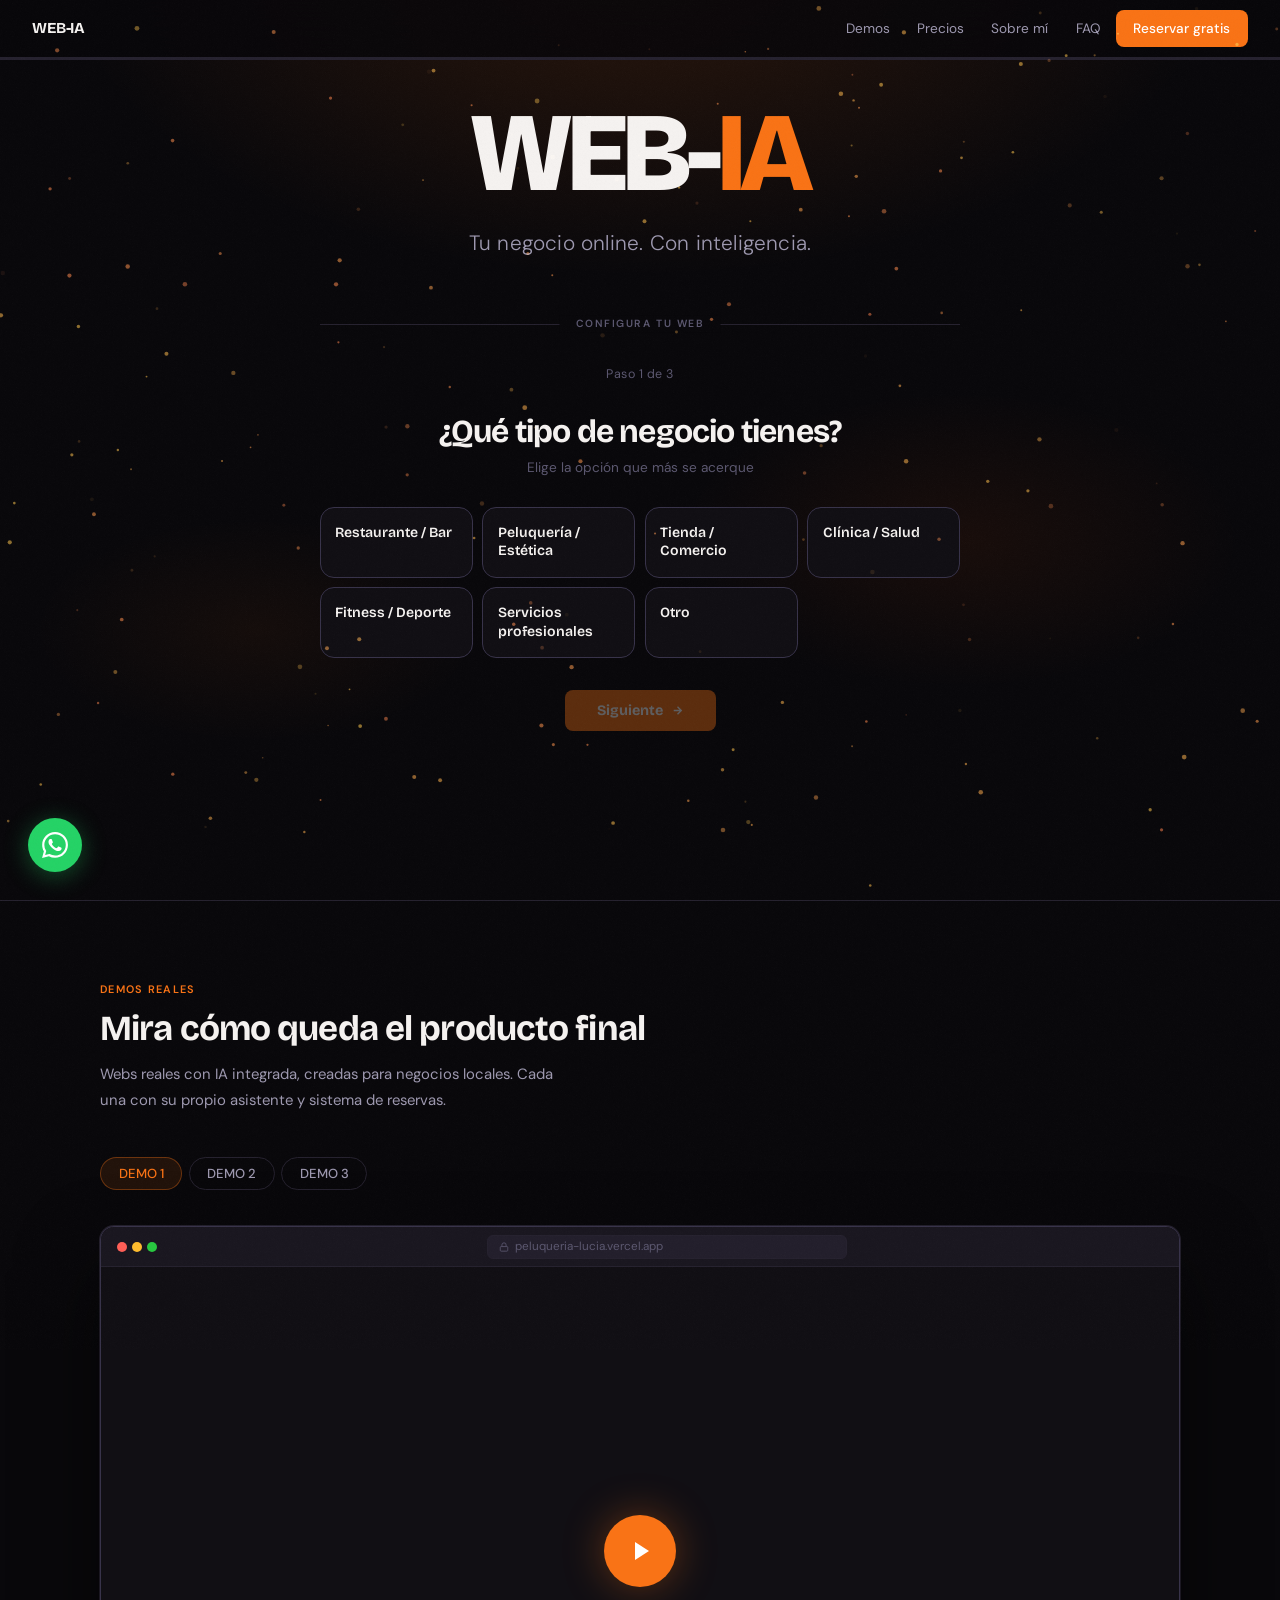
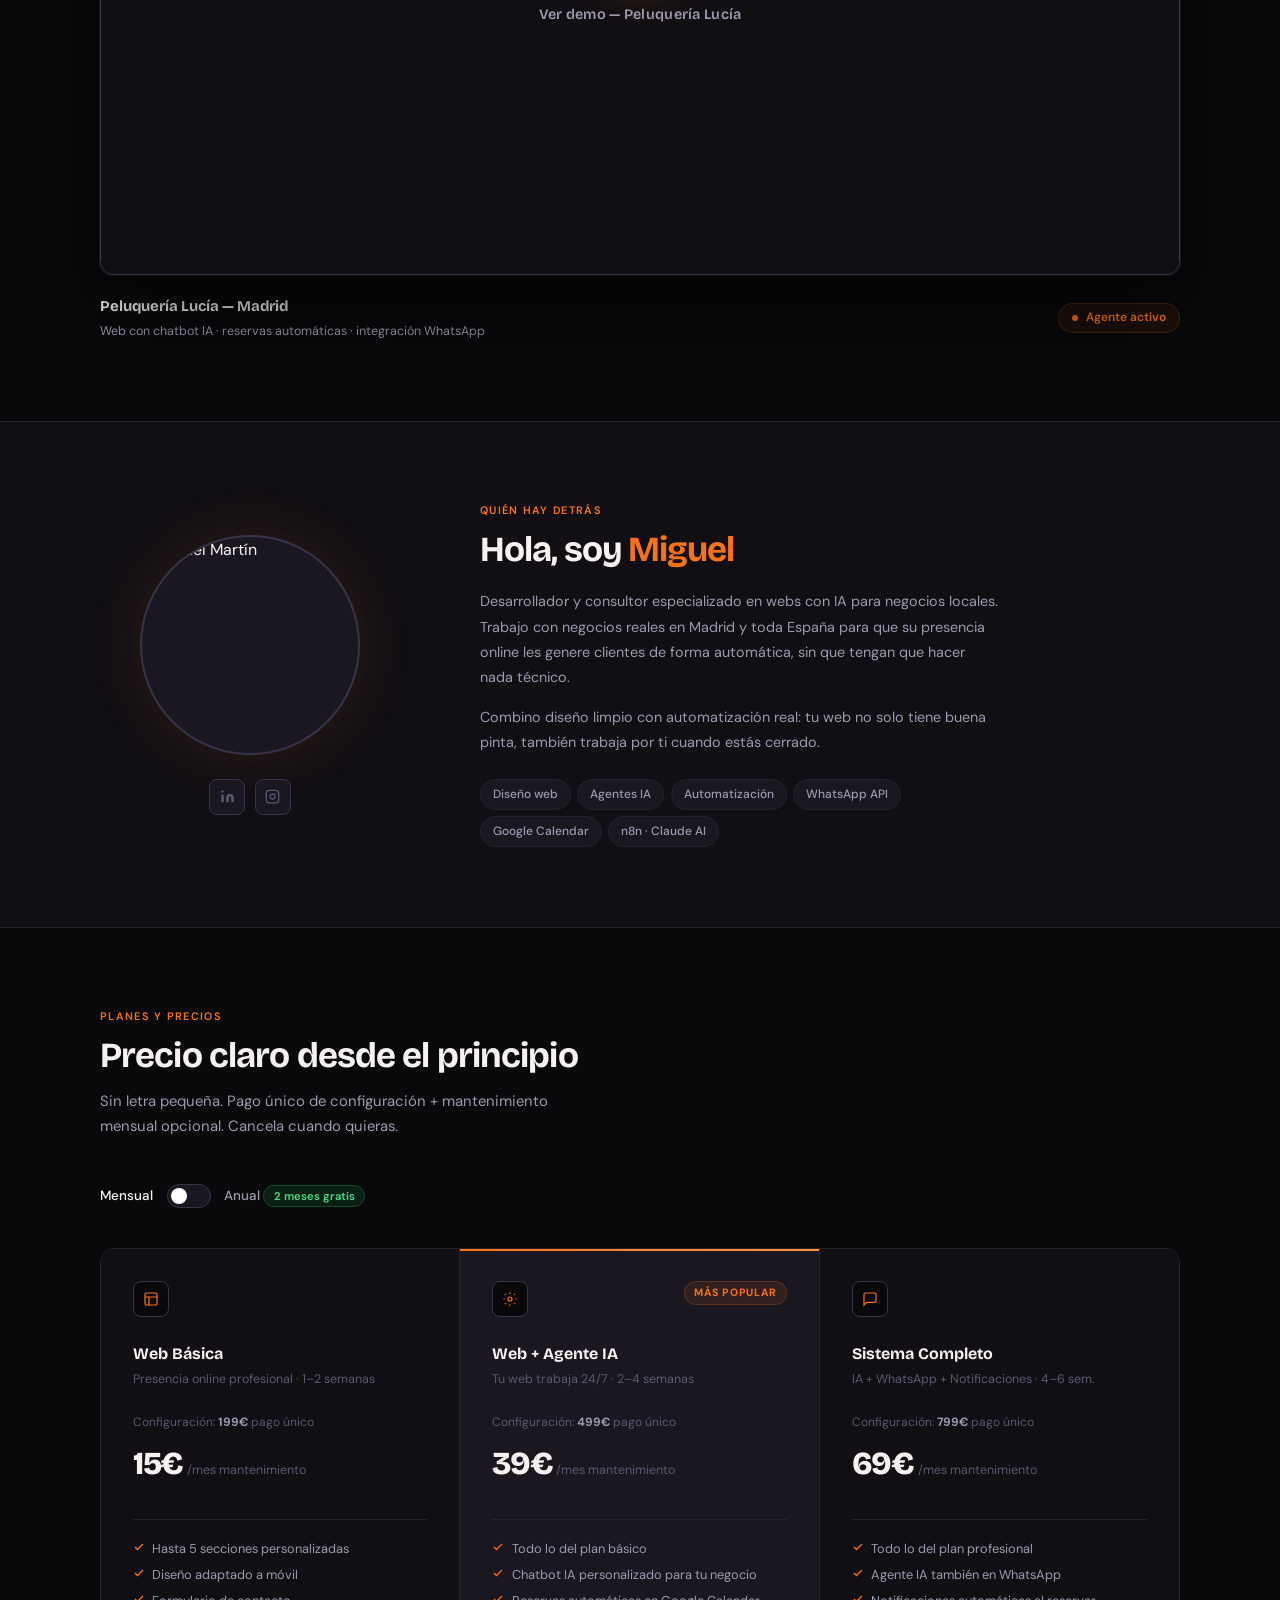
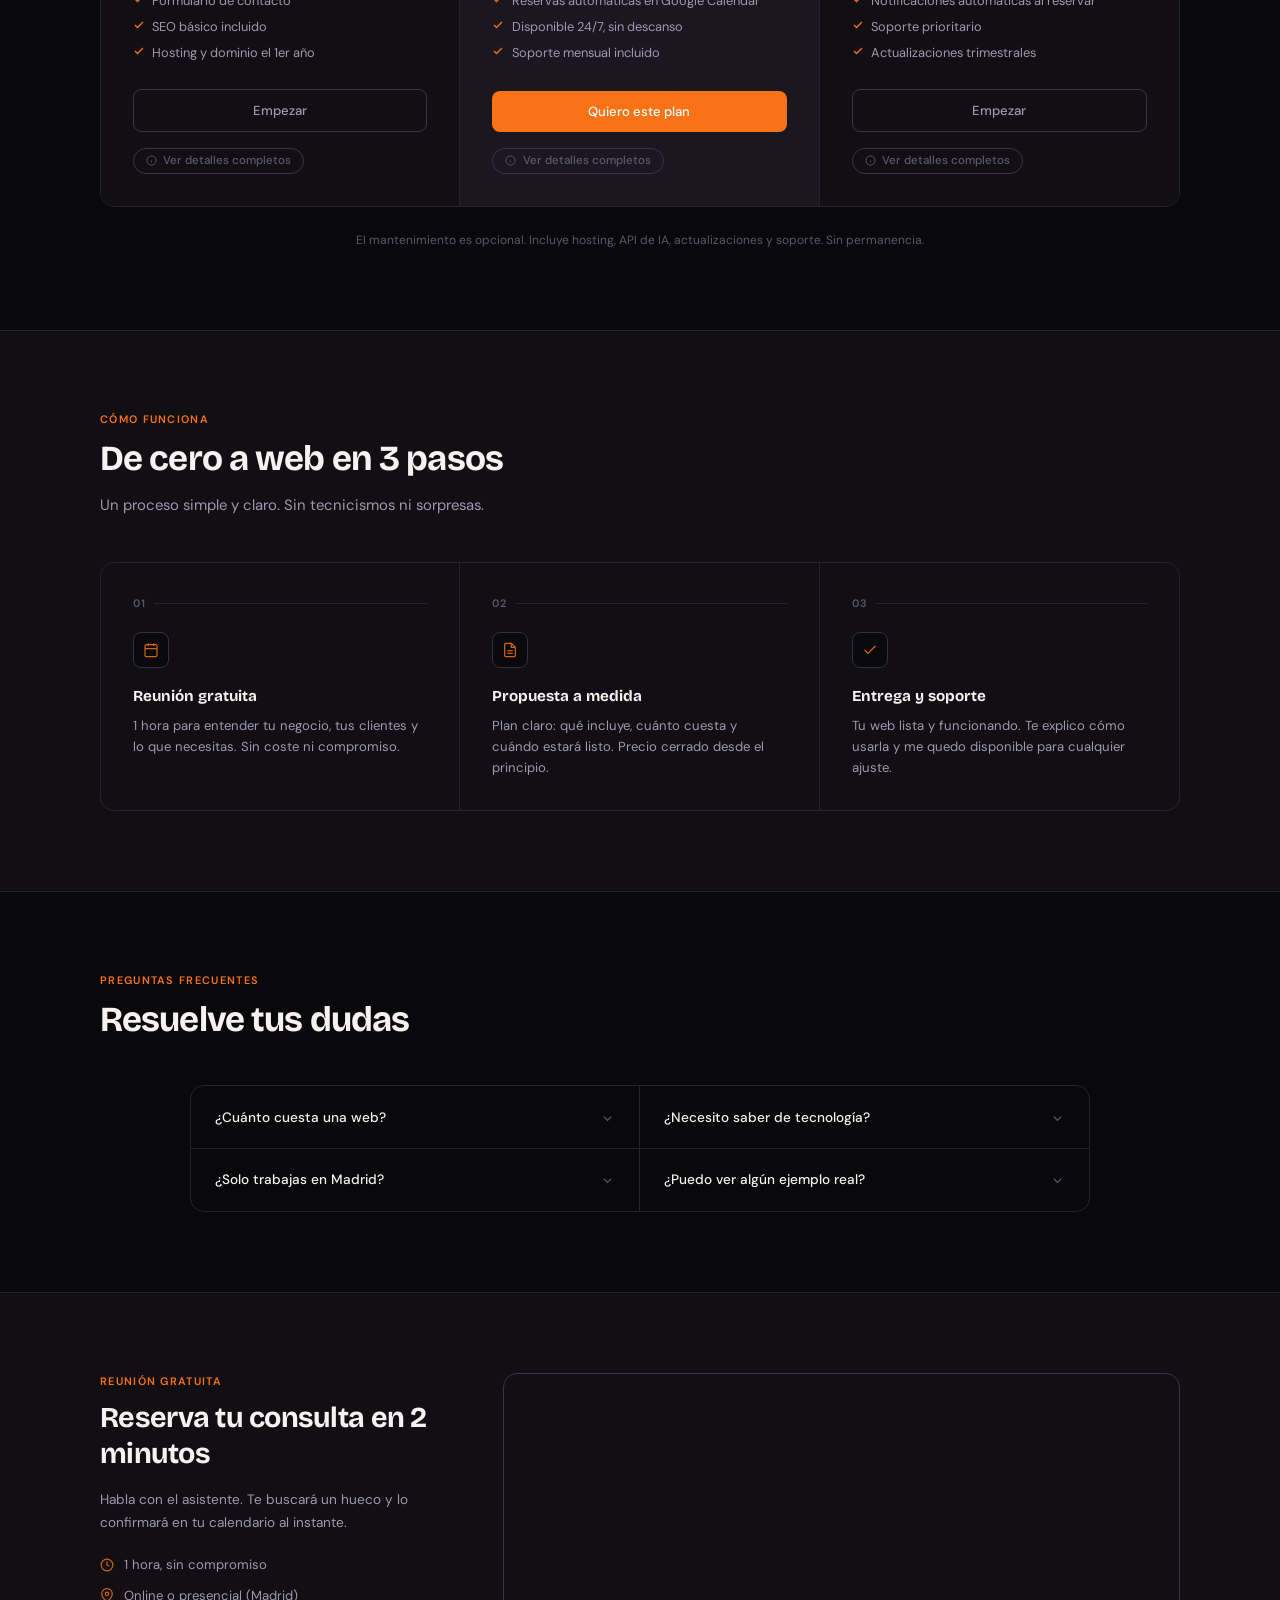
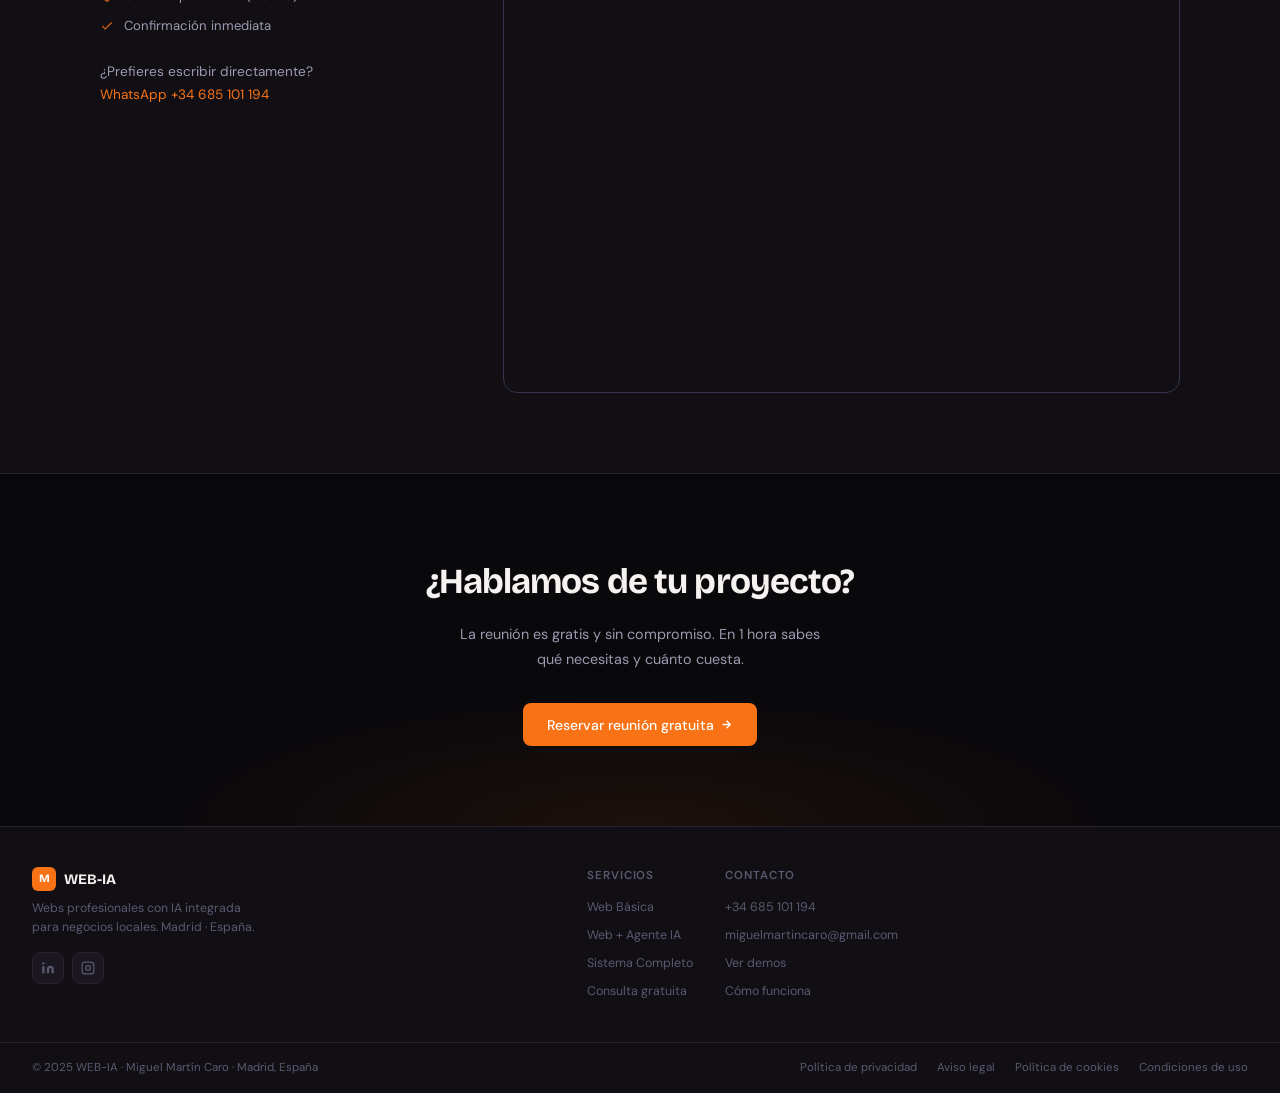
==== index.html @ a6532f75 "Connect chatbot to VPS n8n (24/7)" ====
<!DOCTYPE html>
<html lang="es">
<head>
  <meta charset="UTF-8" />
  <meta name="viewport" content="width=device-width, initial-scale=1.0" />
  <title>WEB-IA — Páginas web con IA para negocios locales</title>
  <meta name="description" content="WEB-IA: webs profesionales con inteligencia artificial para negocios locales. Tu web atiende clientes y agenda citas 24/7. Primera consulta gratis. Madrid y toda España." />
  <meta name="google-site-verification" content="N-nMWRoItJf7UJkpTNDFHOh5LKkkJV45Gb6LTDLopDE" />
  <meta name="google-site-verification" content="RG1GCa9X8iX0cRjtRYejLO1hgtfebGz0P8L5Ah1J7dY" />
  <link rel="preconnect" href="https://fonts.googleapis.com" />
  <link href="https://fonts.googleapis.com/css2?family=Bricolage+Grotesque:opsz,wght@12..96,300;12..96,400;12..96,500;12..96,600;12..96,700;12..96,800&family=DM+Sans:wght@300;400;500&display=swap" rel="stylesheet" />

  <style>
    *, *::before, *::after { box-sizing: border-box; margin: 0; padding: 0; }

    :root {
      --bg:      #09080b;
      --bg-1:    #110f14;
      --bg-2:    #1a1720;
      --bg-3:    #231f2c;
      --border:  #26222f;
      --border-2:#38334a;
      --o:       #f97316;
      --o2:      #ea580c;
      --o-dim:   rgba(249,115,22,0.1);
      --o-glow:  rgba(249,115,22,0.18);
      --text:    #f5f2f0;
      --text-2:  #9e99b0;
      --text-3:  #5c5870;
      --r:       8px;
      --r-lg:    14px;
    }

    html { scroll-behavior: smooth; }

    body {
      font-family: 'DM Sans', sans-serif;
      background: var(--bg);
      color: var(--text);
      line-height: 1.6;
      -webkit-font-smoothing: antialiased;
      overflow-x: hidden;
    }

    /* Grain overlay */
    body::after {
      content: '';
      position: fixed; inset: -50%; z-index: 1000; pointer-events: none;
      opacity: 0.032;
      background-image: url("data:image/svg+xml,<svg xmlns='http://www.w3.org/2000/svg' width='300' height='300'><filter id='n'><feTurbulence baseFrequency='0.75' numOctaves='4' stitchTiles='stitch'/><feColorMatrix type='saturate' values='0'/></filter><rect width='300' height='300' filter='url(%23n)'/></svg>");
      animation: grain .4s steps(1) infinite;
    }
    @keyframes grain {
      0%   { transform: translate(0,0); }
      20%  { transform: translate(-2%,-3%); }
      40%  { transform: translate(3%,1%); }
      60%  { transform: translate(-1%,4%); }
      80%  { transform: translate(2%,-2%); }
      100% { transform: translate(-3%,2%); }
    }

    h1,h2,h3,h4,h5 { font-family: 'Bricolage Grotesque', sans-serif; }

    /* ── NAVBAR ─────────────────────────────────────────────────── */
    nav {
      position: fixed; top: 0; left: 0; right: 0; z-index: 500;
      height: 58px;
      display: flex; align-items: center; justify-content: space-between;
      padding: 0 2rem;
      background: rgba(9,8,11,0.85);
      backdrop-filter: blur(20px);
      border-bottom: 1px solid var(--border);
    }

    .logo {
      font-family: 'Bricolage Grotesque', sans-serif;
      font-size: 0.95rem; font-weight: 700; letter-spacing: -0.01em;
      color: var(--text); text-decoration: none;
      display: flex; align-items: center; gap: 0.6rem;
      transition: transform .25s cubic-bezier(.34,1.56,.64,1), filter .25s;
    }
    .logo:hover {
      transform: scale(1.08);
      filter: drop-shadow(0 0 14px rgba(249,115,22,0.55));
    }
    .logo-mark {
      width: 28px; height: 28px; border-radius: 7px;
      background: var(--o);
      display: flex; align-items: center; justify-content: center;
      flex-shrink: 0; font-size: 0.8rem; font-weight: 800; color: #fff;
      font-family: 'Bricolage Grotesque', sans-serif;
      transition: background .25s, box-shadow .25s;
    }
    .logo:hover .logo-mark {
      background: linear-gradient(135deg, #f97316, #fb923c, #fbbf24);
      box-shadow: 0 0 22px rgba(249,115,22,0.55);
    }
    .logo-text { transition: color .2s, text-shadow .2s; }
    .logo:hover .logo-text {
      color: var(--o);
      text-shadow: 0 0 18px rgba(249,115,22,0.5);
    }

    .nav-right { display: flex; gap: 0.2rem; align-items: center; }

    .nav-link {
      color: var(--text-2); text-decoration: none;
      font-size: 0.85rem; font-weight: 400;
      padding: 0.4rem 0.75rem; border-radius: var(--r);
      transition: color .15s, background .15s, transform .18s cubic-bezier(.34,1.56,.64,1);
    }
    .nav-link:hover {
      color: var(--text); background: var(--bg-2);
      transform: translateY(-2px) scale(1.05);
    }

    .nav-cta {
      background: var(--o); color: #fff;
      font-weight: 500; font-size: 0.85rem;
      padding: 0.45rem 1.1rem; border-radius: var(--r);
      text-decoration: none;
      transition: background .15s, transform .1s;
    }
    .nav-cta:hover { background: var(--o2); transform: translateY(-1px); }

    /* ── PROGRESS BAR ────────────────────────────────────────────── */
    .quiz-progress-bar {
      position: fixed; top: 58px; left: 0; right: 0; z-index: 499;
      height: 2px; background: var(--border);
    }
    .quiz-progress-fill {
      height: 100%;
      background: linear-gradient(90deg, var(--o), #fb923c);
      transition: width .5s cubic-bezier(.4,0,.2,1);
      width: 0%;
    }

    /* ── HERO ────────────────────────────────────────────────────── */
    #inicio {
      min-height: 100vh;
      display: flex; flex-direction: column;
      align-items: center;
      padding: 100px 1.5rem 5rem;
      position: relative; overflow: hidden;
    }

    /* Atmospheric background */
    #inicio::before {
      content: '';
      position: absolute; inset: 0; pointer-events: none; z-index: 0;
      background:
        radial-gradient(ellipse 70% 55% at 50% -5%, rgba(249,115,22,0.14) 0%, transparent 65%),
        radial-gradient(ellipse 40% 30% at 75% 60%, rgba(234,88,12,0.07) 0%, transparent 55%),
        radial-gradient(ellipse 35% 25% at 20% 70%, rgba(249,115,22,0.05) 0%, transparent 50%);
    }

    #inicio > * { position: relative; z-index: 1; }

    /* Logo display */
    .hero-brand {
      display: flex; flex-direction: column; align-items: center;
      text-align: center; margin-bottom: 1rem;
    }

    .hero-logo-mark {
      width: 64px; height: 64px; border-radius: 16px;
      background: var(--o);
      display: flex; align-items: center; justify-content: center;
      font-family: 'Bricolage Grotesque', sans-serif;
      font-size: 1.8rem; font-weight: 800; color: #fff;
      margin-bottom: 1.25rem;
      box-shadow: 0 0 60px rgba(249,115,22,0.3);
    }

    .hero-title {
      font-family: 'Bricolage Grotesque', sans-serif;
      font-size: clamp(3rem, 9vw, 7rem);
      font-weight: 800; letter-spacing: -0.04em;
      line-height: 0.95; text-align: center;
      margin-bottom: 1.25rem;
    }

    .hero-title .accent { color: var(--o); }

    .hero-tagline {
      font-size: clamp(1rem, 2.5vw, 1.3rem);
      color: var(--text-2); font-weight: 300;
      letter-spacing: 0.01em; margin-bottom: 3rem;
      max-width: 480px; text-align: center;
    }

    .hero-divider {
      width: 100%; max-width: 640px;
      height: 1px; background: var(--border);
      margin-bottom: 2.5rem;
      position: relative;
    }
    .hero-divider::after {
      content: 'CONFIGURA TU WEB';
      position: absolute; top: 50%; left: 50%;
      transform: translate(-50%, -50%);
      background: var(--bg); padding: 0 1rem;
      font-size: 0.65rem; font-weight: 600; letter-spacing: 0.15em;
      color: var(--text-3);
      font-family: 'DM Sans', sans-serif;
    }

    /* ── QUIZ ────────────────────────────────────────────────────── */
    .quiz-wrap { width: 100%; max-width: 640px; }

    .quiz-step-indicator {
      font-size: 0.78rem; color: var(--text-3);
      margin-bottom: 1.75rem; text-align: center;
      font-family: 'DM Sans', sans-serif; letter-spacing: 0.04em;
    }

    .quiz-step {
      display: none;
      animation: stepIn .3s cubic-bezier(.4,0,.2,1);
    }
    .quiz-step.active { display: block; }

    @keyframes stepIn {
      from { opacity: 0; transform: translateY(12px); }
      to   { opacity: 1; transform: translateY(0); }
    }

    .quiz-question {
      font-family: 'Bricolage Grotesque', sans-serif;
      font-size: clamp(1.4rem, 3.5vw, 2rem);
      font-weight: 700; letter-spacing: -0.025em;
      line-height: 1.2; margin-bottom: 0.4rem; text-align: center;
    }

    .quiz-sub {
      font-size: 0.85rem; color: var(--text-3);
      margin-bottom: 1.75rem; text-align: center;
    }

    .opts {
      display: grid;
      grid-template-columns: repeat(auto-fit, minmax(150px, 1fr));
      gap: 0.6rem; margin-bottom: 2rem;
    }
    .opts.cols-3 { grid-template-columns: repeat(3, 1fr); }

    .opt {
      background: var(--bg-1);
      border: 1.5px solid var(--border-2);
      border-radius: var(--r-lg);
      padding: 1rem 0.9rem;
      cursor: pointer; text-align: left;
      transition: all .15s cubic-bezier(.4,0,.2,1);
      position: relative; user-select: none;
    }
    .opt:hover {
      border-color: var(--o);
      background: var(--o-dim);
      transform: translateY(-2px);
    }
    .opt.selected {
      border-color: var(--o);
      background: rgba(249,115,22,0.12);
    }
    .opt.selected .opt-check { opacity: 1; transform: scale(1); }

    .opt-check {
      position: absolute; top: 0.55rem; right: 0.55rem;
      width: 17px; height: 17px; border-radius: 50%;
      background: var(--o);
      display: flex; align-items: center; justify-content: center;
      opacity: 0; transform: scale(0.4);
      transition: all .18s cubic-bezier(.34,1.56,.64,1);
    }
    .opt-check svg { width: 9px; height: 9px; }

    .opt-label {
      font-family: 'Bricolage Grotesque', sans-serif;
      font-size: 0.88rem; font-weight: 600; color: var(--text); line-height: 1.3;
    }
    .opt.selected .opt-label { color: var(--o); }
    .opt-desc { font-size: 0.75rem; color: var(--text-3); margin-top: 0.2rem; }

    .quiz-nav {
      display: flex; align-items: center; justify-content: center; gap: 1rem;
    }

    .btn-quiz-next {
      background: var(--o); color: #fff;
      padding: 0.75rem 2rem; border-radius: var(--r);
      font-family: 'Bricolage Grotesque', sans-serif;
      font-weight: 700; font-size: 0.9rem;
      border: none; cursor: pointer;
      display: inline-flex; align-items: center; gap: 0.5rem;
      opacity: 0.35; pointer-events: none;
      transition: background .15s, transform .15s, opacity .2s;
    }
    .btn-quiz-next.ready { opacity: 1; pointer-events: all; }
    .btn-quiz-next.ready:hover { background: var(--o2); transform: translateY(-1px); }

    .btn-quiz-back {
      background: none; border: none; cursor: pointer;
      color: var(--text-3); font-size: 0.82rem;
      display: flex; align-items: center; gap: 0.3rem;
      padding: 0.5rem; border-radius: var(--r);
      transition: color .15s;
      font-family: 'DM Sans', sans-serif;
    }
    .btn-quiz-back:hover { color: var(--text-2); }

    /* ── RESULT ──────────────────────────────────────────────────── */
    #quiz-result {
      display: none;
      animation: stepIn .4s cubic-bezier(.4,0,.2,1);
    }
    #quiz-result.active { display: block; }

    .result-card {
      background: var(--bg-1);
      border: 1px solid var(--border-2);
      border-radius: var(--r-lg);
      padding: 1.75rem; margin-bottom: 1.5rem;
      text-align: left;
    }

    .result-header {
      display: flex; align-items: center; gap: 0.75rem;
      margin-bottom: 1.25rem; padding-bottom: 1.25rem;
      border-bottom: 1px solid var(--border);
    }

    .result-icon {
      width: 40px; height: 40px; border-radius: var(--r);
      background: var(--o-dim); border: 1px solid rgba(249,115,22,0.25);
      display: flex; align-items: center; justify-content: center;
      color: var(--o); flex-shrink: 0;
    }

    .result-header h3 {
      font-size: 0.95rem; font-weight: 700; margin-bottom: 0.1rem;
    }
    .result-header p { font-size: 0.78rem; color: var(--text-3); }

    .result-rows { display: flex; flex-direction: column; gap: 0.7rem; }

    .result-row { display: flex; align-items: flex-start; gap: 0.75rem; }
    .result-row-label {
      font-size: 0.75rem; color: var(--text-3); width: 80px; flex-shrink: 0;
      padding-top: 0.15rem; font-weight: 500;
    }
    .result-row-value {
      font-size: 0.85rem; color: var(--text); font-weight: 500;
      flex: 1; display: flex; flex-wrap: wrap; gap: 0.3rem;
    }

    .result-tag {
      background: var(--o-dim); border: 1px solid rgba(249,115,22,0.2);
      color: var(--o); font-size: 0.72rem; font-weight: 600;
      padding: 0.18rem 0.55rem; border-radius: 999px;
    }

    .result-cta-wrap { text-align: center; }

    .btn-hazlo {
      background: var(--o);
      color: #fff; padding: 0.9rem 2.5rem;
      border-radius: var(--r);
      font-family: 'Bricolage Grotesque', sans-serif;
      font-weight: 700; font-size: 1rem;
      text-decoration: none; display: inline-flex;
      align-items: center; gap: 0.5rem;
      border: none; cursor: pointer;
      box-shadow: 0 0 50px rgba(249,115,22,0.25);
      transition: transform .15s, background .15s, box-shadow .2s;
    }
    .btn-hazlo:hover {
      background: var(--o2);
      transform: translateY(-2px);
      box-shadow: 0 8px 50px rgba(249,115,22,0.4);
    }

    .result-restart {
      margin-top: 1rem; font-size: 0.78rem; color: var(--text-3);
    }
    .result-restart button {
      background: none; border: none; cursor: pointer;
      color: var(--text-3); text-decoration: underline;
      font-family: 'DM Sans', sans-serif; font-size: 0.78rem;
    }
    .result-restart button:hover { color: var(--text-2); }

    /* ── SHARED LAYOUT ───────────────────────────────────────────── */
    .container { max-width: 1080px; margin: 0 auto; }
    section:not(#inicio) { padding: 5rem 2rem; }

    .sec-label {
      font-size: 0.68rem; font-weight: 600; letter-spacing: 0.12em;
      text-transform: uppercase; color: var(--o);
      margin-bottom: 0.6rem; display: block;
    }
    .sec-title {
      font-family: 'Bricolage Grotesque', sans-serif;
      font-size: clamp(1.5rem, 3.5vw, 2.2rem);
      font-weight: 700; letter-spacing: -0.025em; line-height: 1.2;
      margin-bottom: 0.75rem;
    }
    .sec-desc { color: var(--text-2); font-size: 0.93rem; max-width: 460px; line-height: 1.7; }
    .sec-head { margin-bottom: 2.75rem; }

    /* ── DEMOS ───────────────────────────────────────────────────── */
    #demos {
      background: var(--bg); border-top: 1px solid var(--border);
    }

    .demo-tabs {
      display: flex; gap: 0.4rem;
      margin-bottom: 2.25rem;
    }
    .demo-tab {
      background: transparent;
      border: 1px solid var(--border);
      color: var(--text-2);
      font-family: 'DM Sans', sans-serif;
      font-size: 0.82rem; font-weight: 500;
      padding: 0.45rem 1.1rem; border-radius: 999px;
      cursor: pointer; transition: all .18s;
    }
    .demo-tab:hover { border-color: var(--border-2); color: var(--text); }
    .demo-tab.active {
      background: var(--o-dim);
      border-color: rgba(249,115,22,0.35);
      color: var(--o);
    }

    /* Browser mockup */
    .browser-wrap {
      border-radius: var(--r-lg);
      overflow: hidden;
      border: 1px solid var(--border-2);
      box-shadow: 0 40px 80px rgba(0,0,0,0.55), 0 0 0 1px var(--border);
      background: var(--bg-1);
      position: relative;
    }

    .browser-chrome {
      display: flex; align-items: center; gap: 0.9rem;
      padding: 0 1rem;
      height: 40px;
      background: var(--bg-2);
      border-bottom: 1px solid var(--border);
      flex-shrink: 0;
    }
    .browser-dots { display: flex; gap: 5px; flex-shrink: 0; }
    .browser-dots span {
      width: 10px; height: 10px; border-radius: 50%;
    }
    .browser-dots span:nth-child(1) { background: #ff5f57; }
    .browser-dots span:nth-child(2) { background: #febc2e; }
    .browser-dots span:nth-child(3) { background: #28c840; }

    .browser-url {
      flex: 1; background: var(--bg-3);
      border: 1px solid var(--border);
      border-radius: 6px;
      height: 24px; padding: 0 0.65rem;
      display: flex; align-items: center; gap: 0.4rem;
      font-size: 0.73rem; color: var(--text-3);
      max-width: 360px; margin: 0 auto;
    }
    .browser-url svg { color: var(--text-3); flex-shrink: 0; }

    .browser-body {
      position: relative;
      aspect-ratio: 16/9;
      background: var(--bg-1);
      display: flex; align-items: center; justify-content: center;
      overflow: hidden;
    }

    .demo-video-el {
      width: 100%; height: 100%;
      object-fit: cover;
      display: block;
      cursor: pointer;
    }

    .video-placeholder {
      position: absolute; inset: 0;
      display: flex; flex-direction: column;
      align-items: center; justify-content: center;
      background: var(--bg-1);
      gap: 1rem;
      transition: opacity .25s;
    }
    .video-placeholder.hidden { opacity: 0; pointer-events: none; }

    .play-ring {
      width: 72px; height: 72px; border-radius: 50%;
      background: var(--o);
      display: flex; align-items: center; justify-content: center;
      cursor: pointer;
      transition: transform .2s, box-shadow .2s;
      box-shadow: 0 0 40px rgba(249,115,22,0.35);
    }
    .play-ring:hover { transform: scale(1.08); box-shadow: 0 0 60px rgba(249,115,22,0.5); }

    .play-ring svg { margin-left: 4px; } /* optical center */

    .video-placeholder p {
      font-family: 'Bricolage Grotesque', sans-serif;
      font-size: 0.9rem; font-weight: 600;
      color: var(--text-2); letter-spacing: 0.02em;
    }

    /* No-video empty state */
    .demo-empty {
      display: flex; flex-direction: column;
      align-items: center; justify-content: center;
      gap: 0.75rem;
      color: var(--text-3);
      font-size: 0.82rem; text-align: center;
    }
    .demo-empty-icon {
      width: 48px; height: 48px; border-radius: 50%;
      border: 1px dashed var(--border-2);
      display: flex; align-items: center; justify-content: center;
      color: var(--text-3);
    }

    .demo-badge {
      display: inline-flex; align-items: center; gap: 0.5rem;
      background: rgba(249,115,22,0.08); border: 1px solid rgba(249,115,22,0.2);
      color: var(--o); font-size: 0.75rem; font-weight: 600;
      padding: 0.3rem 0.8rem; border-radius: 999px; flex-shrink: 0;
    }
    .demo-dot {
      width: 6px; height: 6px; border-radius: 50%;
      background: var(--o); animation: blink 2s infinite;
    }
    @keyframes blink { 0%,100%{opacity:1} 50%{opacity:.35} }

    .demo-caption {
      display: flex; align-items: center; justify-content: space-between;
      margin-top: 1.25rem; flex-wrap: wrap; gap: 0.75rem;
    }
    .demo-caption-info h4 {
      font-size: 0.93rem; font-weight: 700; margin-bottom: 0.2rem;
    }
    .demo-caption-info p { font-size: 0.78rem; color: var(--text-2); }

    /* ── SERVICIOS ───────────────────────────────────────────────── */
    #servicios { background: var(--bg); border-top: 1px solid var(--border); }

    .cards-grid {
      display: grid; grid-template-columns: repeat(3,1fr);
      border: 1px solid var(--border);
      border-radius: var(--r-lg); overflow: hidden;
    }

    .card {
      background: var(--bg-1); padding: 2rem;
      position: relative; transition: background .2s;
      border-right: 1px solid var(--border);
    }
    .card:last-child { border-right: none; }
    .card:hover { background: var(--bg-2); }
    .card.featured { background: var(--bg-2); }

    .card-top {
      display: flex; align-items: center; justify-content: space-between;
      margin-bottom: 1.4rem;
    }

    .card-icon {
      width: 36px; height: 36px; border-radius: var(--r);
      background: var(--bg); border: 1px solid var(--border-2);
      display: flex; align-items: center; justify-content: center;
      color: var(--o);
    }
    .card.featured .card-icon { color: var(--o); }

    .card-badge {
      font-size: 0.66rem; font-weight: 700; letter-spacing: 0.06em;
      text-transform: uppercase; color: var(--o);
      background: var(--o-dim); border: 1px solid rgba(249,115,22,0.2);
      padding: 0.18rem 0.55rem; border-radius: 999px;
    }

    .card h3 { font-size: 0.97rem; font-weight: 700; margin-bottom: 0.3rem; }
    .card-price { font-size: 0.76rem; color: var(--text-3); margin-bottom: 0.9rem; }
    .card p { color: var(--text-2); font-size: 0.84rem; line-height: 1.6; margin-bottom: 1.2rem; }

    .card-list { list-style: none; display: flex; flex-direction: column; gap: 0.4rem; }
    .card-list li {
      font-size: 0.79rem; color: var(--text-2);
      display: flex; align-items: flex-start; gap: 0.4rem;
    }
    .card-list li svg { color: var(--o); flex-shrink: 0; margin-top: 1px; opacity: 0.8; }

    /* ── PROCESO ─────────────────────────────────────────────────── */
    #proceso { background: var(--bg-1); border-top: 1px solid var(--border); }

    .steps-grid {
      display: grid; grid-template-columns: repeat(3,1fr);
      border: 1px solid var(--border); border-radius: var(--r-lg); overflow: hidden;
    }
    .step {
      padding: 2rem; border-right: 1px solid var(--border);
      transition: background .2s;
      cursor: default;
    }
    .step:last-child { border-right: none; }
    .step:hover { background: rgba(249,115,22,0.04); }
    .step:hover .step-ico {
      background: var(--o-dim);
      border-color: rgba(249,115,22,0.35);
      opacity: 1;
    }
    .step-n {
      font-size: 0.68rem; font-weight: 600; letter-spacing: 0.1em;
      text-transform: uppercase; color: var(--text-3);
      margin-bottom: 1.25rem;
      display: flex; align-items: center; gap: 0.5rem;
    }
    .step-n::after { content: ''; height: 1px; flex: 1; background: var(--border); }
    .step-ico {
      width: 36px; height: 36px;
      background: var(--bg); border: 1px solid var(--border-2);
      border-radius: var(--r);
      display: flex; align-items: center; justify-content: center;
      color: var(--o); margin-bottom: 1rem; opacity: 0.85;
    }
    .step h3 { font-size: 0.95rem; font-weight: 700; margin-bottom: 0.4rem; }
    .step p { color: var(--text-2); font-size: 0.82rem; line-height: 1.6; }

    /* ── FAQ ─────────────────────────────────────────────────────── */
    #faq { background: var(--bg); border-top: 1px solid var(--border); }

    .faq-grid {
      display: grid; grid-template-columns: 1fr 1fr;
      border: 1px solid var(--border); border-radius: var(--r-lg);
      overflow: hidden; max-width: 900px; margin: 0 auto;
    }
    .faq-item {
      border-right: 1px solid var(--border);
      border-bottom: 1px solid var(--border);
      transition: background .2s;
    }
    .faq-item:hover { background: rgba(249,115,22,0.03); }
    .faq-item:nth-child(even) { border-right: none; }
    .faq-item:nth-last-child(-n+2) { border-bottom: none; }
    .faq-q {
      width: 100%; padding: 1.4rem 1.5rem;
      display: flex; justify-content: space-between; align-items: flex-start;
      background: none; border: none; cursor: pointer;
      color: var(--text); font-size: 0.85rem; font-weight: 500;
      text-align: left; gap: 1rem; transition: background .15s;
      font-family: 'DM Sans', sans-serif;
    }
    .faq-q:hover { background: var(--bg-1); }
    .faq-chevron {
      flex-shrink: 0; width: 15px; height: 15px;
      color: var(--text-3); transition: transform .2s, color .2s; margin-top: 2px;
    }
    .faq-item.open .faq-chevron { transform: rotate(180deg); color: var(--o); }
    .faq-a { max-height: 0; overflow: hidden; transition: max-height .3s ease; }
    .faq-item.open .faq-a { max-height: 220px; }
    .faq-a p {
      padding: 0 1.5rem 1.4rem; border-top: 1px solid var(--border);
      padding-top: 0.9rem; color: var(--text-2); font-size: 0.82rem; line-height: 1.65;
    }

    /* ── RESERVAR ────────────────────────────────────────────────── */
    #reservar { background: var(--bg-1); border-top: 1px solid var(--border); }

    .reservar-layout {
      display: grid; grid-template-columns: 1fr 2fr;
      gap: 4rem; align-items: start;
    }
    .reservar-copy h2 {
      font-family: 'Bricolage Grotesque', sans-serif;
      font-size: clamp(1.3rem, 2.8vw, 1.8rem);
      font-weight: 700; letter-spacing: -0.025em;
      line-height: 1.25; margin-bottom: 1rem;
    }
    .reservar-copy p { color: var(--text-2); font-size: 0.85rem; line-height: 1.7; margin-bottom: 1.25rem; }
    .reservar-items { display: flex; flex-direction: column; gap: 0.6rem; margin-bottom: 1.5rem; }
    .reservar-item {
      display: flex; align-items: center; gap: 0.6rem;
      font-size: 0.82rem; color: var(--text-2);
    }
    .reservar-item svg { color: var(--o); flex-shrink: 0; opacity: 0.85; }
    .reservar-wa { font-size: 0.76rem; color: var(--text-3); }
    .reservar-wa a { color: var(--o); text-decoration: none; }
    .reservar-wa a:hover { text-decoration: underline; }

    #chat-inline {
      width: 100%; height: 620px;
      border-radius: var(--r-lg); overflow: hidden;
      border: 1px solid var(--border-2);
      position: sticky; top: 70px;
    }

    /* ── CTA ─────────────────────────────────────────────────────── */
    #cta {
      background: var(--bg); border-top: 1px solid var(--border);
      text-align: center; padding: 5rem 2rem;
      position: relative; overflow: hidden;
    }
    #cta::before {
      content: '';
      position: absolute; inset: 0; pointer-events: none;
      background: radial-gradient(ellipse 60% 60% at 50% 100%, rgba(249,115,22,0.08) 0%, transparent 65%);
    }
    #cta h2 {
      font-family: 'Bricolage Grotesque', sans-serif;
      font-size: clamp(1.5rem, 3.5vw, 2.2rem);
      font-weight: 700; letter-spacing: -0.025em; margin-bottom: 0.75rem;
      position: relative;
    }
    #cta p {
      color: var(--text-2); font-size: 0.9rem; max-width: 380px;
      margin: 0 auto 2rem; line-height: 1.7; position: relative;
    }

    /* ── BUTTONS ─────────────────────────────────────────────────── */
    .btn-primary {
      background: var(--o); color: #fff;
      padding: 0.65rem 1.5rem; border-radius: var(--r);
      font-weight: 500; font-size: 0.875rem; text-decoration: none;
      border: none; cursor: pointer;
      transition: background .15s, transform .15s;
      display: inline-flex; align-items: center; gap: 0.4rem;
      font-family: 'DM Sans', sans-serif; position: relative;
    }
    .btn-primary:hover { background: var(--o2); transform: translateY(-1px); }

    .btn-ghost {
      background: transparent; color: var(--text-2);
      padding: 0.65rem 1.5rem; border-radius: var(--r);
      font-weight: 400; font-size: 0.875rem; text-decoration: none;
      border: 1px solid var(--border-2);
      transition: color .15s, background .15s;
      display: inline-flex; align-items: center; gap: 0.4rem;
      font-family: 'DM Sans', sans-serif;
    }
    .btn-ghost:hover { color: var(--text); background: var(--bg-2); }

    /* ── SOBRE MÍ ────────────────────────────────────────────────── */
    #sobre-mi { background: var(--bg-1); border-top: 1px solid var(--border); }

    .about-layout {
      display: grid; grid-template-columns: 300px 1fr;
      gap: 5rem; align-items: center;
    }

    .about-photo-wrap {
      display: flex; flex-direction: column; align-items: center; gap: 1.5rem;
    }

    .about-img-frame {
      width: 220px; height: 220px; border-radius: 50%;
      border: 2px solid var(--border-2);
      box-shadow: 0 0 60px rgba(249,115,22,0.12);
      overflow: hidden; flex-shrink: 0;
      background: var(--bg-2);
    }
    .about-img-frame img {
      width: 100%; height: 100%;
      object-fit: cover; object-position: center top;
      display: block;
    }

    .about-socials {
      display: flex; gap: 0.6rem;
    }
    .about-social-btn {
      width: 36px; height: 36px; border-radius: var(--r);
      background: var(--bg-2); border: 1px solid var(--border-2);
      display: flex; align-items: center; justify-content: center;
      color: var(--text-3); text-decoration: none;
      transition: color .15s, border-color .15s, background .15s;
    }
    .about-social-btn:hover {
      color: var(--text); border-color: var(--o);
      background: var(--o-dim);
    }

    .about-content { max-width: 520px; }
    .about-content h2 {
      font-family: 'Bricolage Grotesque', sans-serif;
      font-size: clamp(1.6rem, 3vw, 2.2rem);
      font-weight: 700; letter-spacing: -0.03em;
      line-height: 1.2; margin-bottom: 1.1rem;
    }
    .about-content h2 em {
      font-style: normal; color: var(--o);
    }
    .about-content p {
      color: var(--text-2); font-size: 0.9rem; line-height: 1.75;
      margin-bottom: 0.9rem;
    }
    .about-tags {
      display: flex; flex-wrap: wrap; gap: 0.4rem; margin-top: 1.5rem;
    }
    .about-tag {
      background: var(--bg-2); border: 1px solid var(--border);
      color: var(--text-2); font-size: 0.75rem; font-weight: 500;
      padding: 0.3rem 0.75rem; border-radius: 999px;
      transition: background .18s, border-color .18s, color .18s, transform .18s;
      cursor: default;
    }
    .about-tag:hover {
      background: var(--o-dim);
      border-color: rgba(249,115,22,0.4);
      color: var(--o);
      transform: translateY(-2px);
    }

    /* ── PRICING ─────────────────────────────────────────────────── */
    #servicios { background: var(--bg); border-top: 1px solid var(--border); }

    .pricing-toggle-wrap {
      display: flex; align-items: center; gap: 0.85rem;
      margin-bottom: 2.5rem; flex-wrap: wrap;
    }
    .pricing-toggle-label {
      font-size: 0.84rem; color: var(--text-2); font-weight: 500;
    }
    .pricing-toggle-label.active { color: var(--text); }

    .toggle-pill {
      width: 44px; height: 24px; border-radius: 999px;
      background: var(--bg-2); border: 1px solid var(--border-2);
      position: relative; cursor: pointer;
      transition: background .2s;
    }
    .toggle-pill.on { background: var(--o); border-color: var(--o); }
    .toggle-knob {
      position: absolute; top: 3px; left: 3px;
      width: 16px; height: 16px; border-radius: 50%;
      background: #fff; transition: transform .2s;
    }
    .toggle-pill.on .toggle-knob { transform: translateX(20px); }

    .save-pill {
      background: rgba(34,197,94,0.12); border: 1px solid rgba(34,197,94,0.25);
      color: #4ade80; font-size: 0.7rem; font-weight: 600;
      padding: 0.2rem 0.6rem; border-radius: 999px;
    }

    .pricing-grid {
      display: grid; grid-template-columns: repeat(3,1fr);
      border: 1px solid var(--border);
      border-radius: var(--r-lg); overflow: hidden;
    }

    /* ── CARD FLIP ───────────────────────────────────────────────── */
    .pcard {
      padding: 0;
      background: transparent;
      border-right: 1px solid var(--border);
      perspective: 1400px;
      position: relative;
    }
    .pcard:last-child { border-right: none; }

    .pcard-inner {
      transform-style: preserve-3d;
      transition: transform 0.65s cubic-bezier(.4,0,.2,1);
      height: 100%; position: relative;
    }
    .pcard.flipped .pcard-inner { transform: rotateY(180deg); }

    .pcard-front {
      backface-visibility: hidden; -webkit-backface-visibility: hidden;
      height: 100%; padding: 2rem;
      background: var(--bg-1);
      display: flex; flex-direction: column;
    }
    .pcard.featured .pcard-front {
      background: var(--bg-2);
      position: relative;
    }
    .pcard.featured .pcard-front::before {
      content: '';
      position: absolute; top: 0; left: 0; right: 0; height: 2px;
      background: linear-gradient(90deg, var(--o), #fb923c);
    }

    .pcard-back {
      position: absolute; inset: 0;
      backface-visibility: hidden; -webkit-backface-visibility: hidden;
      transform: rotateY(180deg);
      padding: 1.75rem; background: #1e1a2a;
      display: flex; flex-direction: column;
      overflow: hidden;
    }
    .pcard.featured .pcard-back { background: #231e30; }

    .flip-info-btn {
      display: inline-flex; align-items: center; gap: 0.4rem;
      background: transparent; border: 1px solid var(--border-2);
      color: var(--text-3); font-size: 0.72rem; font-weight: 500;
      padding: 0.3rem 0.75rem; border-radius: 999px;
      cursor: pointer; transition: all .15s;
      font-family: 'DM Sans', sans-serif;
      margin-top: 1rem; align-self: flex-start;
    }
    .flip-info-btn:hover { border-color: var(--o); color: var(--o); }

    .flip-back-btn {
      display: inline-flex; align-items: center; gap: 0.35rem;
      background: transparent; border: none; color: var(--text-3);
      font-size: 0.73rem; padding: 0; cursor: pointer;
      font-family: 'DM Sans', sans-serif;
      margin-bottom: 1rem; transition: color .15s;
    }
    .flip-back-btn:hover { color: var(--text); }

    .back-title {
      font-family: 'Bricolage Grotesque', sans-serif;
      font-size: 0.97rem; font-weight: 700; margin-bottom: 0.2rem;
    }
    .back-sub { font-size: 0.74rem; color: var(--text-3); margin-bottom: 1.1rem; }

    .back-section {
      font-size: 0.66rem; font-weight: 700; letter-spacing: 0.08em;
      text-transform: uppercase; color: var(--o); margin-bottom: 0.45rem;
      margin-top: 0.85rem;
    }
    .back-list {
      list-style: none; display: flex; flex-direction: column; gap: 0.35rem;
    }
    .back-list li {
      font-size: 0.76rem; color: var(--text-2);
      display: flex; gap: 0.4rem; line-height: 1.4;
    }
    .back-list li span { color: var(--o); flex-shrink: 0; }

    .back-cta {
      display: block; text-align: center; margin-top: auto; padding-top: 1rem;
      padding-bottom: 0.55rem; border-radius: var(--r);
      font-size: 0.8rem; font-weight: 500; text-decoration: none;
      font-family: 'DM Sans', sans-serif; transition: all .15s;
    }
    .back-cta.primary { background: var(--o); color: #fff; }
    .back-cta.primary:hover { background: var(--o2); }
    .back-cta.ghost { border: 1px solid var(--border-2); color: var(--text-2); }
    .back-cta.ghost:hover { border-color: var(--o); color: var(--o); }

    .pcard-top {
      display: flex; align-items: flex-start; justify-content: space-between;
      margin-bottom: 1.5rem;
    }
    .pcard-icon {
      width: 36px; height: 36px; border-radius: var(--r);
      background: var(--bg); border: 1px solid var(--border-2);
      display: flex; align-items: center; justify-content: center;
      color: var(--o);
    }
    .pcard-badge {
      font-size: 0.66rem; font-weight: 700; letter-spacing: 0.06em;
      text-transform: uppercase; color: var(--o);
      background: var(--o-dim); border: 1px solid rgba(249,115,22,0.2);
      padding: 0.18rem 0.55rem; border-radius: 999px;
    }

    .pcard h3 {
      font-size: 1rem; font-weight: 700; margin-bottom: 0.25rem;
    }
    .pcard-sub { font-size: 0.78rem; color: var(--text-3); margin-bottom: 1.4rem; }

    .pcard-price-block { margin-bottom: 0.6rem; }
    .pcard-setup {
      font-size: 0.75rem; color: var(--text-3); margin-bottom: 0.4rem;
    }
    .pcard-setup strong { color: var(--text-2); }
    .pcard-monthly {
      display: flex; align-items: baseline; gap: 0.3rem;
    }
    .price-amount {
      font-family: 'Bricolage Grotesque', sans-serif;
      font-size: 2rem; font-weight: 800;
      color: var(--text); letter-spacing: -0.04em;
      transition: opacity .2s;
    }
    .price-period { font-size: 0.78rem; color: var(--text-3); }
    .price-save {
      font-size: 0.72rem; color: #4ade80;
      margin-top: 0.25rem; display: none;
    }
    .annual-mode .price-save { display: block; }

    .pcard-divider {
      height: 1px; background: var(--border);
      margin: 1.25rem 0;
    }

    .pcard-list { list-style: none; display: flex; flex-direction: column; gap: 0.5rem; flex: 1; }
    .pcard-list li {
      font-size: 0.8rem; color: var(--text-2);
      display: flex; align-items: flex-start; gap: 0.45rem; line-height: 1.4;
    }
    .pcard-list li svg { color: var(--o); flex-shrink: 0; margin-top: 1px; }

    .pcard-cta {
      display: block; text-align: center; margin-top: 1.75rem;
      padding: 0.6rem; border-radius: var(--r);
      font-size: 0.82rem; font-weight: 500;
      text-decoration: none; font-family: 'DM Sans', sans-serif;
      transition: all .15s;
    }
    .pcard-cta.primary {
      background: var(--o); color: #fff;
    }
    .pcard-cta.primary:hover { background: var(--o2); }
    .pcard-cta.ghost {
      border: 1px solid var(--border-2); color: var(--text-2);
    }
    .pcard-cta.ghost:hover { border-color: var(--o); color: var(--o); }

    .pricing-note {
      text-align: center; margin-top: 1.5rem;
      font-size: 0.75rem; color: var(--text-3);
    }

    /* ── WHATSAPP FLOAT ──────────────────────────────────────────── */
    .wa-float {
      position: fixed; bottom: 28px; left: 28px; z-index: 900;
    }
    .wa-float-btn {
      width: 54px; height: 54px; border-radius: 50%;
      background: #25D366;
      display: flex; align-items: center; justify-content: center;
      box-shadow: 0 4px 24px rgba(37,211,102,0.35);
      cursor: pointer; text-decoration: none;
      transition: transform .2s, box-shadow .2s;
      border: none;
    }
    .wa-float-btn:hover {
      transform: scale(1.1);
      box-shadow: 0 8px 32px rgba(37,211,102,0.5);
    }
    .wa-tooltip {
      position: absolute; left: 64px; top: 50%;
      transform: translateY(-50%);
      background: var(--bg-2); border: 1px solid var(--border-2);
      color: var(--text); font-size: 0.75rem; font-weight: 500;
      padding: 0.4rem 0.75rem; border-radius: 8px;
      white-space: nowrap;
      opacity: 0; pointer-events: none;
      transition: opacity .2s;
    }
    .wa-float:hover .wa-tooltip { opacity: 1; }

    /* ── FOOTER ──────────────────────────────────────────────────── */
    footer {
      background: var(--bg-1); border-top: 1px solid var(--border);
      padding: 0;
    }
    .footer-main {
      padding: 2.5rem 2rem;
      display: grid; grid-template-columns: 1fr auto 1fr;
      align-items: start; gap: 2rem;
    }
    .footer-brand {
      font-family: 'Bricolage Grotesque', sans-serif;
      font-size: 0.9rem; font-weight: 700;
      color: var(--text); display: flex; align-items: center; gap: 0.5rem;
      margin-bottom: 0.5rem;
    }
    .footer-brand .logo-mark { width: 24px; height: 24px; border-radius: 6px; font-size: 0.7rem; }
    .footer-tagline { font-size: 0.77rem; color: var(--text-3); line-height: 1.5; }

    .footer-links-col { display: flex; flex-direction: column; gap: 0.5rem; }
    .footer-col-title {
      font-size: 0.72rem; font-weight: 600; letter-spacing: 0.08em;
      text-transform: uppercase; color: var(--text-3); margin-bottom: 0.25rem;
    }
    .footer-links-col a {
      color: var(--text-3); text-decoration: none;
      font-size: 0.78rem; transition: color .15s;
    }
    .footer-links-col a:hover { color: var(--text-2); }

    .footer-socials { display: flex; gap: 0.5rem; }
    .footer-social-icon {
      width: 32px; height: 32px; border-radius: var(--r);
      background: var(--bg-2); border: 1px solid var(--border);
      display: flex; align-items: center; justify-content: center;
      color: var(--text-3); text-decoration: none;
      transition: color .15s, border-color .15s;
    }
    .footer-social-icon:hover { color: var(--text); border-color: var(--border-2); }

    .footer-bottom {
      padding: 1rem 2rem;
      border-top: 1px solid var(--border);
      display: flex; align-items: center; justify-content: space-between;
      flex-wrap: wrap; gap: 0.75rem;
    }
    .footer-copy { color: var(--text-3); font-size: 0.72rem; }
    .footer-legal { display: flex; gap: 1.25rem; flex-wrap: wrap; }
    .footer-legal a {
      color: var(--text-3); text-decoration: none;
      font-size: 0.72rem; transition: color .15s;
    }
    .footer-legal a:hover { color: var(--text-2); }

    /* ── CANVAS BACKGROUND ──────────────────────────────────────── */
    #hero-canvas {
      position: fixed;
      top: 0; left: 0;
      width: 100vw; height: 100vh;
      z-index: 998;
      pointer-events: none;
      mix-blend-mode: screen;
    }

    /* ── SCROLL REVEAL ───────────────────────────────────────────── */
    .reveal {
      opacity: 0;
      transform: translateY(26px);
      transition: opacity .6s ease, transform .6s ease;
    }
    .reveal.visible {
      opacity: 1;
      transform: translateY(0);
    }

    /* ── ABOUT PHOTO FIX ─────────────────────────────────────────── */
    .about-img-frame img {
      width: 100%; height: 100%;
      object-fit: cover;
      object-position: center 15%;
      display: block;
    }

    /* ── RESPONSIVE ──────────────────────────────────────────────── */
    @media (max-width: 900px) {
      .pricing-grid { grid-template-columns: 1fr; }
      .pcard { border-right: none; border-bottom: 1px solid var(--border); }
      .pcard:last-child { border-bottom: none; }
      .about-layout { grid-template-columns: 1fr; gap: 2.5rem; }
      .about-photo-wrap { flex-direction: row; gap: 2rem; align-items: center; }
      .steps-grid { grid-template-columns: 1fr; }
      .step { border-right: none; border-bottom: 1px solid var(--border); }
      .step:last-child { border-bottom: none; }
      .faq-grid { grid-template-columns: 1fr; }
      .faq-item { border-right: none; border-bottom: 1px solid var(--border) !important; }
      .faq-item:last-child { border-bottom: none !important; }
      .reservar-layout { grid-template-columns: 1fr; gap: 2rem; }
      #chat-inline { height: 500px; position: static; }
      .footer-main { grid-template-columns: 1fr; }
    }

    @media (max-width: 600px) {
      nav { padding: 0 1rem; }
      .nav-link { display: none; }
      .opts.cols-3 { grid-template-columns: 1fr 1fr; }
      .opts { grid-template-columns: 1fr 1fr; }
      .hero-title { font-size: clamp(2.5rem, 14vw, 4rem); }
      .about-photo-wrap { flex-direction: column; }
      .footer-bottom { flex-direction: column; gap: 0.5rem; }
    }
  </style>
</head>
<body>

<!-- ── NAVBAR ─────────────────────────────────────────────────────── -->
<nav>
  <a href="#inicio" class="logo">
    <span class="logo-text">WEB-IA</span>
  </a>
  <div class="nav-right">
    <a href="#demos" class="nav-link">Demos</a>
    <a href="#servicios" class="nav-link">Precios</a>
    <a href="#sobre-mi" class="nav-link">Sobre mí</a>
    <a href="#faq" class="nav-link">FAQ</a>
    <a href="#reservar" class="nav-cta">Reservar gratis</a>
  </div>
</nav>

<div class="quiz-progress-bar">
  <div class="quiz-progress-fill" id="progressFill"></div>
</div>

<!-- ── HERO + QUIZ ────────────────────────────────────────────────── -->
<section id="inicio">

  <!-- Logo + tagline -->
  <div class="hero-brand">
    <div class="hero-logo-mark" style="display:none"></div>
    <h1 class="hero-title">WEB-<span class="accent">IA</span></h1>
    <p class="hero-tagline">Tu negocio online. Con inteligencia.</p>
  </div>

  <div class="hero-divider"></div>

  <!-- Quiz -->
  <div class="quiz-wrap">
    <div class="quiz-step-indicator" id="stepIndicator">Paso 1 de 3</div>

    <!-- Step 1 -->
    <div class="quiz-step active" id="step-1">
      <h2 class="quiz-question">¿Qué tipo de negocio tienes?</h2>
      <p class="quiz-sub">Elige la opción que más se acerque</p>
      <div class="opts" data-step="1" data-type="single">
        <div class="opt" data-value="Restaurante / Bar">
          <span class="opt-check"><svg viewBox="0 0 10 10" fill="none" stroke="white" stroke-width="2.5"><polyline points="1 5 3.5 7.5 9 2"/></svg></span>
          <div class="opt-label">Restaurante / Bar</div>
        </div>
        <div class="opt" data-value="Peluquería / Estética">
          <span class="opt-check"><svg viewBox="0 0 10 10" fill="none" stroke="white" stroke-width="2.5"><polyline points="1 5 3.5 7.5 9 2"/></svg></span>
          <div class="opt-label">Peluquería / Estética</div>
        </div>
        <div class="opt" data-value="Tienda / Comercio">
          <span class="opt-check"><svg viewBox="0 0 10 10" fill="none" stroke="white" stroke-width="2.5"><polyline points="1 5 3.5 7.5 9 2"/></svg></span>
          <div class="opt-label">Tienda / Comercio</div>
        </div>
        <div class="opt" data-value="Clínica / Salud">
          <span class="opt-check"><svg viewBox="0 0 10 10" fill="none" stroke="white" stroke-width="2.5"><polyline points="1 5 3.5 7.5 9 2"/></svg></span>
          <div class="opt-label">Clínica / Salud</div>
        </div>
        <div class="opt" data-value="Fitness / Deporte">
          <span class="opt-check"><svg viewBox="0 0 10 10" fill="none" stroke="white" stroke-width="2.5"><polyline points="1 5 3.5 7.5 9 2"/></svg></span>
          <div class="opt-label">Fitness / Deporte</div>
        </div>
        <div class="opt" data-value="Servicios profesionales">
          <span class="opt-check"><svg viewBox="0 0 10 10" fill="none" stroke="white" stroke-width="2.5"><polyline points="1 5 3.5 7.5 9 2"/></svg></span>
          <div class="opt-label">Servicios profesionales</div>
        </div>
        <div class="opt" data-value="Otro tipo de negocio">
          <span class="opt-check"><svg viewBox="0 0 10 10" fill="none" stroke="white" stroke-width="2.5"><polyline points="1 5 3.5 7.5 9 2"/></svg></span>
          <div class="opt-label">Otro</div>
        </div>
      </div>
      <div class="quiz-nav">
        <button class="btn-quiz-next" id="next-1" onclick="goNext(1)">
          Siguiente <svg width="13" height="13" viewBox="0 0 24 24" fill="none" stroke="currentColor" stroke-width="2.5"><path d="M5 12h14M12 5l7 7-7 7"/></svg>
        </button>
      </div>
    </div>

    <!-- Step 2 -->
    <div class="quiz-step" id="step-2">
      <h2 class="quiz-question">¿Qué necesita tu web?</h2>
      <p class="quiz-sub">Puedes elegir varias opciones</p>
      <div class="opts" data-step="2" data-type="multi">
        <div class="opt" data-value="Mostrar servicios y precios">
          <span class="opt-check"><svg viewBox="0 0 10 10" fill="none" stroke="white" stroke-width="2.5"><polyline points="1 5 3.5 7.5 9 2"/></svg></span>
          <div class="opt-label">Mostrar servicios y precios</div>
          <div class="opt-desc">Página clara y visual</div>
        </div>
        <div class="opt" data-value="Reservas online">
          <span class="opt-check"><svg viewBox="0 0 10 10" fill="none" stroke="white" stroke-width="2.5"><polyline points="1 5 3.5 7.5 9 2"/></svg></span>
          <div class="opt-label">Reservas online</div>
          <div class="opt-desc">Los clientes agendan solos</div>
        </div>
        <div class="opt" data-value="Chatbot IA 24/7">
          <span class="opt-check"><svg viewBox="0 0 10 10" fill="none" stroke="white" stroke-width="2.5"><polyline points="1 5 3.5 7.5 9 2"/></svg></span>
          <div class="opt-label">Chatbot IA 24/7</div>
          <div class="opt-desc">Atiende preguntas solo</div>
        </div>
        <div class="opt" data-value="Tienda online">
          <span class="opt-check"><svg viewBox="0 0 10 10" fill="none" stroke="white" stroke-width="2.5"><polyline points="1 5 3.5 7.5 9 2"/></svg></span>
          <div class="opt-label">Tienda online</div>
          <div class="opt-desc">Vende desde la web</div>
        </div>
        <div class="opt" data-value="Galería de fotos">
          <span class="opt-check"><svg viewBox="0 0 10 10" fill="none" stroke="white" stroke-width="2.5"><polyline points="1 5 3.5 7.5 9 2"/></svg></span>
          <div class="opt-label">Galería de fotos</div>
          <div class="opt-desc">Muestra tu trabajo</div>
        </div>
        <div class="opt" data-value="Blog / Noticias">
          <span class="opt-check"><svg viewBox="0 0 10 10" fill="none" stroke="white" stroke-width="2.5"><polyline points="1 5 3.5 7.5 9 2"/></svg></span>
          <div class="opt-label">Blog / Noticias</div>
          <div class="opt-desc">Posicionarte en Google</div>
        </div>
      </div>
      <div class="quiz-nav">
        <button class="btn-quiz-back" onclick="goBack(2)">
          <svg width="13" height="13" viewBox="0 0 24 24" fill="none" stroke="currentColor" stroke-width="2"><path d="M19 12H5M12 19l-7-7 7-7"/></svg> Atrás
        </button>
        <button class="btn-quiz-next" id="next-2" onclick="goNext(2)">
          Siguiente <svg width="13" height="13" viewBox="0 0 24 24" fill="none" stroke="currentColor" stroke-width="2.5"><path d="M5 12h14M12 5l7 7-7 7"/></svg>
        </button>
      </div>
    </div>

    <!-- Step 3 -->
    <div class="quiz-step" id="step-3">
      <h2 class="quiz-question">¿Cuándo quieres empezar?</h2>
      <p class="quiz-sub">Sin compromiso, solo para orientarme</p>
      <div class="opts cols-3" data-step="3" data-type="single">
        <div class="opt" data-value="Lo antes posible">
          <span class="opt-check"><svg viewBox="0 0 10 10" fill="none" stroke="white" stroke-width="2.5"><polyline points="1 5 3.5 7.5 9 2"/></svg></span>
          <div class="opt-label">Lo antes posible</div>
          <div class="opt-desc">Esta semana</div>
        </div>
        <div class="opt" data-value="En 1–2 meses">
          <span class="opt-check"><svg viewBox="0 0 10 10" fill="none" stroke="white" stroke-width="2.5"><polyline points="1 5 3.5 7.5 9 2"/></svg></span>
          <div class="opt-label">En 1–2 meses</div>
          <div class="opt-desc">Estoy planificando</div>
        </div>
        <div class="opt" data-value="Solo explorando">
          <span class="opt-check"><svg viewBox="0 0 10 10" fill="none" stroke="white" stroke-width="2.5"><polyline points="1 5 3.5 7.5 9 2"/></svg></span>
          <div class="opt-label">Solo explorando</div>
          <div class="opt-desc">Quiero saber más</div>
        </div>
      </div>
      <div class="quiz-nav">
        <button class="btn-quiz-back" onclick="goBack(3)">
          <svg width="13" height="13" viewBox="0 0 24 24" fill="none" stroke="currentColor" stroke-width="2"><path d="M19 12H5M12 19l-7-7 7-7"/></svg> Atrás
        </button>
        <button class="btn-quiz-next" id="next-3" onclick="showResult()">
          Ver mi propuesta <svg width="13" height="13" viewBox="0 0 24 24" fill="none" stroke="currentColor" stroke-width="2.5"><path d="M5 12h14M12 5l7 7-7 7"/></svg>
        </button>
      </div>
    </div>

    <!-- Result -->
    <div id="quiz-result">
      <h2 class="quiz-question" style="margin-bottom:.4rem">Tu web está lista para construirse</h2>
      <p class="quiz-sub" style="margin-bottom:1.5rem">Esto es lo que haremos juntos</p>
      <div class="result-card">
        <div class="result-header">
          <div class="result-icon">
            <svg width="18" height="18" viewBox="0 0 24 24" fill="none" stroke="currentColor" stroke-width="1.8"><rect x="3" y="3" width="18" height="18" rx="2"/><path d="M3 9h18M9 21V9"/></svg>
          </div>
          <div>
            <h3>Propuesta personalizada</h3>
            <p style="font-size:.76rem;color:var(--text-3)">Basada en tu negocio y necesidades</p>
          </div>
        </div>
        <div class="result-rows">
          <div class="result-row">
            <span class="result-row-label">Negocio</span>
            <span class="result-row-value" id="res-tipo">—</span>
          </div>
          <div class="result-row">
            <span class="result-row-label">Incluye</span>
            <span class="result-row-value" id="res-features">—</span>
          </div>
          <div class="result-row">
            <span class="result-row-label">Inicio</span>
            <span class="result-row-value" id="res-plazo">—</span>
          </div>
        </div>
      </div>
      <div class="result-cta-wrap">
        <a href="#reservar" class="btn-hazlo" onclick="scrollToReserva()">
          Hazlo realidad
          <svg width="15" height="15" viewBox="0 0 24 24" fill="none" stroke="currentColor" stroke-width="2.5"><path d="M5 12h14M12 5l7 7-7 7"/></svg>
        </a>
        <p class="result-restart">
          ¿Quieres cambiar algo?
          <button onclick="restartQuiz()">Volver a empezar</button>
        </p>
      </div>
    </div>

  </div>
</section>

<!-- ── DEMOS ────────────────────────────────────────────────────────── -->
<section id="demos">
  <div class="container">
    <div class="sec-head">
      <span class="sec-label">Demos reales</span>
      <h2 class="sec-title">Mira cómo queda el producto final</h2>
      <p class="sec-desc">Webs reales con IA integrada, creadas para negocios locales. Cada una con su propio asistente y sistema de reservas.</p>
    </div>

    <!-- Tab switcher -->
    <div class="demo-tabs" id="demo-tabs">
      <button class="demo-tab active" onclick="switchDemo(0)">DEMO 1</button>
      <button class="demo-tab" onclick="switchDemo(1)">DEMO 2</button>
      <button class="demo-tab" onclick="switchDemo(2)">DEMO 3</button>
    </div>

    <!-- Demo 0: Peluquería -->
    <div class="demo-item" id="demo-item-0">
      <div class="browser-wrap">
        <div class="browser-chrome">
          <div class="browser-dots"><span></span><span></span><span></span></div>
          <div class="browser-url">
            <svg width="10" height="10" viewBox="0 0 24 24" fill="none" stroke="currentColor" stroke-width="2"><rect x="3" y="11" width="18" height="11" rx="2"/><path d="M7 11V7a5 5 0 0 1 10 0v4"/></svg>
            peluqueria-lucia.vercel.app
          </div>
        </div>
        <div class="browser-body">
          <!-- Cuando tengas el vídeo: <video class="demo-video-el" id="vid-0" src="demos/peluqueria.mp4" playsinline></video> -->
          <div class="video-placeholder" id="vp-0">
            <div class="play-ring" onclick="playDemo(0)">
              <svg width="24" height="24" viewBox="0 0 24 24" fill="white"><polygon points="5,3 19,12 5,21"/></svg>
            </div>
            <p>Ver demo — Peluquería Lucía</p>
          </div>
          <div class="demo-empty" id="ve-0" style="display:none">
            <div class="demo-empty-icon">
              <svg width="20" height="20" viewBox="0 0 24 24" fill="none" stroke="currentColor" stroke-width="1.5"><polygon points="23 7 16 12 23 17 23 7"/><rect x="1" y="5" width="15" height="14" rx="2"/></svg>
            </div>
            <span>Vídeo próximamente</span>
          </div>
        </div>
      </div>
      <div class="demo-caption">
        <div class="demo-caption-info">
          <h4>Peluquería Lucía — Madrid</h4>
          <p>Web con chatbot IA · reservas automáticas · integración WhatsApp</p>
        </div>
        <span class="demo-badge">
          <span class="demo-dot"></span> Agente activo
        </span>
      </div>
    </div>

    <!-- Demo 1: Restaurante -->
    <div class="demo-item" id="demo-item-1" style="display:none">
      <div class="browser-wrap">
        <div class="browser-chrome">
          <div class="browser-dots"><span></span><span></span><span></span></div>
          <div class="browser-url">
            <svg width="10" height="10" viewBox="0 0 24 24" fill="none" stroke="currentColor" stroke-width="2"><rect x="3" y="11" width="18" height="11" rx="2"/><path d="M7 11V7a5 5 0 0 1 10 0v4"/></svg>
            restaurante-ejemplo.vercel.app
          </div>
        </div>
        <div class="browser-body">
          <div class="video-placeholder" id="vp-1">
            <div class="play-ring" onclick="playDemo(1)">
              <svg width="24" height="24" viewBox="0 0 24 24" fill="white"><polygon points="5,3 19,12 5,21"/></svg>
            </div>
            <p>Ver demo — Taberna</p>
          </div>
        </div>
      </div>
      <div class="demo-caption">
        <div class="demo-caption-info">
          <h4>Taberna — Madrid</h4>
          <p>Web con carta digital · reservas de mesa · asistente IA</p>
        </div>
        <span class="demo-badge">
          <span class="demo-dot"></span> Agente activo
        </span>
      </div>
    </div>

    <!-- Demo 2: Clínica -->
    <div class="demo-item" id="demo-item-2" style="display:none">
      <div class="browser-wrap">
        <div class="browser-chrome">
          <div class="browser-dots"><span></span><span></span><span></span></div>
          <div class="browser-url">
            <svg width="10" height="10" viewBox="0 0 24 24" fill="none" stroke="currentColor" stroke-width="2"><rect x="3" y="11" width="18" height="11" rx="2"/><path d="M7 11V7a5 5 0 0 1 10 0v4"/></svg>
            clinica-ejemplo.vercel.app
          </div>
        </div>
        <div class="browser-body">
          <div class="video-placeholder" id="vp-2">
            <div class="play-ring" onclick="playDemo(2)">
              <svg width="24" height="24" viewBox="0 0 24 24" fill="white"><polygon points="5,3 19,12 5,21"/></svg>
            </div>
            <p>Ver demo — Clínica</p>
          </div>
        </div>
      </div>
      <div class="demo-caption">
        <div class="demo-caption-info">
          <h4>Clínica — Ejemplo</h4>
          <p>Web médica · citas online · preguntas frecuentes automáticas</p>
        </div>
        <span class="demo-badge" style="background:rgba(249,115,22,0.04);border-color:var(--border);color:var(--text-3)">
          Próximamente
        </span>
      </div>
    </div>

  </div>
</section>

<!-- ── SOBRE MÍ ─────────────────────────────────────────────────────── -->
<section id="sobre-mi">
  <div class="container">
    <div class="about-layout">
      <div class="about-photo-wrap">
        <div class="about-img-frame">
          <img src="assets/miguel.jpg" alt="Miguel Martín" />
        </div>
        <div class="about-socials">
          <a href="https://www.linkedin.com/in/miguel-mart%C3%ADn-caro-mart%C3%ADn-402328208" target="_blank" class="about-social-btn" title="LinkedIn" aria-label="LinkedIn">
            <svg width="15" height="15" viewBox="0 0 24 24" fill="currentColor"><path d="M16 8a6 6 0 0 1 6 6v7h-4v-7a2 2 0 0 0-2-2 2 2 0 0 0-2 2v7h-4v-7a6 6 0 0 1 6-6z"/><rect x="2" y="9" width="4" height="12"/><circle cx="4" cy="4" r="2"/></svg>
          </a>
          <a href="#" class="about-social-btn" title="Instagram" aria-label="Instagram">
            <svg width="15" height="15" viewBox="0 0 24 24" fill="none" stroke="currentColor" stroke-width="2"><rect x="2" y="2" width="20" height="20" rx="5"/><circle cx="12" cy="12" r="4"/><circle cx="17.5" cy="6.5" r="1" fill="currentColor" stroke="none"/></svg>
          </a>
        </div>
      </div>
      <div class="about-content">
        <span class="sec-label">Quién hay detrás</span>
        <h2>Hola, soy <em>Miguel</em></h2>
        <p>Desarrollador y consultor especializado en webs con IA para negocios locales. Trabajo con negocios reales en Madrid y toda España para que su presencia online les genere clientes de forma automática, sin que tengan que hacer nada técnico.</p>
        <p>Combino diseño limpio con automatización real: tu web no solo tiene buena pinta, también trabaja por ti cuando estás cerrado.</p>
        <div class="about-tags">
          <span class="about-tag">Diseño web</span>
          <span class="about-tag">Agentes IA</span>
          <span class="about-tag">Automatización</span>
          <span class="about-tag">WhatsApp API</span>
          <span class="about-tag">Google Calendar</span>
          <span class="about-tag">n8n · Claude AI</span>
        </div>
      </div>
    </div>
  </div>
</section>

<!-- ── SERVICIOS / PRECIOS ─────────────────────────────────────────── -->
<section id="servicios">
  <div class="container">
    <div class="sec-head">
      <span class="sec-label">Planes y precios</span>
      <h2 class="sec-title">Precio claro desde el principio</h2>
      <p class="sec-desc">Sin letra pequeña. Pago único de configuración + mantenimiento mensual opcional. Cancela cuando quieras.</p>
    </div>

    <!-- Billing toggle -->
    <div class="pricing-toggle-wrap">
      <span class="pricing-toggle-label active" id="lbl-monthly">Mensual</span>
      <div class="toggle-pill" id="billingToggle" onclick="toggleBilling()">
        <div class="toggle-knob"></div>
      </div>
      <span class="pricing-toggle-label" id="lbl-annual">Anual <span class="save-pill">2 meses gratis</span></span>
    </div>

    <div class="pricing-grid" id="pricingGrid">

      <!-- ── Plan Básico ── -->
      <div class="pcard">
        <div class="pcard-inner">
          <div class="pcard-front">
            <div class="pcard-top">
              <div class="pcard-icon"><svg width="16" height="16" viewBox="0 0 24 24" fill="none" stroke="currentColor" stroke-width="1.8"><rect x="3" y="3" width="18" height="18" rx="2"/><path d="M3 9h18M9 21V9"/></svg></div>
            </div>
            <h3>Web Básica</h3>
            <p class="pcard-sub">Presencia online profesional · 1–2 semanas</p>
            <div class="pcard-price-block">
              <div class="pcard-setup">Configuración: <strong>199€</strong> pago único</div>
              <div class="pcard-monthly">
                <span class="price-amount" data-monthly="15" data-annual="12">15€</span>
                <span class="price-period">/mes mantenimiento</span>
              </div>
              <div class="price-save">Ahorra 36€ al año</div>
            </div>
            <div class="pcard-divider"></div>
            <ul class="pcard-list">
              <li><svg width="12" height="12" viewBox="0 0 24 24" fill="none" stroke="currentColor" stroke-width="2.5"><polyline points="20 6 9 17 4 12"/></svg>Hasta 5 secciones personalizadas</li>
              <li><svg width="12" height="12" viewBox="0 0 24 24" fill="none" stroke="currentColor" stroke-width="2.5"><polyline points="20 6 9 17 4 12"/></svg>Diseño adaptado a móvil</li>
              <li><svg width="12" height="12" viewBox="0 0 24 24" fill="none" stroke="currentColor" stroke-width="2.5"><polyline points="20 6 9 17 4 12"/></svg>Formulario de contacto</li>
              <li><svg width="12" height="12" viewBox="0 0 24 24" fill="none" stroke="currentColor" stroke-width="2.5"><polyline points="20 6 9 17 4 12"/></svg>SEO básico incluido</li>
              <li><svg width="12" height="12" viewBox="0 0 24 24" fill="none" stroke="currentColor" stroke-width="2.5"><polyline points="20 6 9 17 4 12"/></svg>Hosting y dominio el 1er año</li>
            </ul>
            <a href="#reservar" class="pcard-cta ghost">Empezar</a>
            <button class="flip-info-btn" onclick="flipCard(this)">
              <svg width="11" height="11" viewBox="0 0 24 24" fill="none" stroke="currentColor" stroke-width="2"><circle cx="12" cy="12" r="10"/><line x1="12" y1="16" x2="12" y2="12"/><line x1="12" y1="8" x2="12" y2="8"/></svg>
              Ver detalles completos
            </button>
          </div>
          <div class="pcard-back">
            <button class="flip-back-btn" onclick="flipCard(this)">
              <svg width="12" height="12" viewBox="0 0 24 24" fill="none" stroke="currentColor" stroke-width="2"><path d="M19 12H5M12 19l-7-7 7-7"/></svg> Volver
            </button>
            <div class="back-title">Web Básica — Detalles</div>
            <div class="back-sub">Todo lo que incluye este plan</div>
            <div class="back-section">Qué recibes</div>
            <ul class="back-list">
              <li><span>·</span>Reunión de briefing para entender tu negocio</li>
              <li><span>·</span>Diseño 100% personalizado, sin plantillas</li>
              <li><span>·</span>Mobile-first y carga rápida (&lt;2s)</li>
              <li><span>·</span>Google Analytics configurado</li>
              <li><span>·</span>Formulario de contacto a tu email</li>
              <li><span>·</span>Hosting en CDN global (Vercel)</li>
              <li><span>·</span>Dominio .es o .com el primer año</li>
            </ul>
            <div class="back-section">Mantenimiento mensual (15€)</div>
            <ul class="back-list">
              <li><span>·</span>Hosting incluido</li>
              <li><span>·</span>Actualizaciones de contenido (1/mes)</li>
              <li><span>·</span>Soporte técnico por WhatsApp</li>
            </ul>
            <div class="back-section">Plazo</div>
            <ul class="back-list">
              <li><span>·</span>Entrega en 1–2 semanas desde el briefing</li>
              <li><span>·</span>Sin permanencia — cancela cuando quieras</li>
            </ul>
            <a href="#reservar" class="back-cta ghost">Empezar con este plan</a>
          </div>
        </div>
      </div>

      <!-- ── Plan Profesional ── -->
      <div class="pcard featured">
        <div class="pcard-inner">
          <div class="pcard-front">
            <div class="pcard-top">
              <div class="pcard-icon"><svg width="16" height="16" viewBox="0 0 24 24" fill="none" stroke="currentColor" stroke-width="1.8"><circle cx="12" cy="12" r="3"/><path d="M12 2v2M12 20v2M4.22 4.22l1.42 1.42M18.36 18.36l1.42 1.42M2 12h2M20 12h2M4.22 19.78l1.42-1.42M18.36 5.64l1.42-1.42"/></svg></div>
              <span class="pcard-badge">Más popular</span>
            </div>
            <h3>Web + Agente IA</h3>
            <p class="pcard-sub">Tu web trabaja 24/7 · 2–4 semanas</p>
            <div class="pcard-price-block">
              <div class="pcard-setup">Configuración: <strong>499€</strong> pago único</div>
              <div class="pcard-monthly">
                <span class="price-amount" data-monthly="39" data-annual="32">39€</span>
                <span class="price-period">/mes mantenimiento</span>
              </div>
              <div class="price-save">Ahorra 84€ al año</div>
            </div>
            <div class="pcard-divider"></div>
            <ul class="pcard-list">
              <li><svg width="12" height="12" viewBox="0 0 24 24" fill="none" stroke="currentColor" stroke-width="2.5"><polyline points="20 6 9 17 4 12"/></svg>Todo lo del plan básico</li>
              <li><svg width="12" height="12" viewBox="0 0 24 24" fill="none" stroke="currentColor" stroke-width="2.5"><polyline points="20 6 9 17 4 12"/></svg>Chatbot IA personalizado para tu negocio</li>
              <li><svg width="12" height="12" viewBox="0 0 24 24" fill="none" stroke="currentColor" stroke-width="2.5"><polyline points="20 6 9 17 4 12"/></svg>Reservas automáticas en Google Calendar</li>
              <li><svg width="12" height="12" viewBox="0 0 24 24" fill="none" stroke="currentColor" stroke-width="2.5"><polyline points="20 6 9 17 4 12"/></svg>Disponible 24/7, sin descanso</li>
              <li><svg width="12" height="12" viewBox="0 0 24 24" fill="none" stroke="currentColor" stroke-width="2.5"><polyline points="20 6 9 17 4 12"/></svg>Soporte mensual incluido</li>
            </ul>
            <a href="#reservar" class="pcard-cta primary">Quiero este plan</a>
            <button class="flip-info-btn" onclick="flipCard(this)">
              <svg width="11" height="11" viewBox="0 0 24 24" fill="none" stroke="currentColor" stroke-width="2"><circle cx="12" cy="12" r="10"/><line x1="12" y1="16" x2="12" y2="12"/><line x1="12" y1="8" x2="12" y2="8"/></svg>
              Ver detalles completos
            </button>
          </div>
          <div class="pcard-back">
            <button class="flip-back-btn" onclick="flipCard(this)">
              <svg width="12" height="12" viewBox="0 0 24 24" fill="none" stroke="currentColor" stroke-width="2"><path d="M19 12H5M12 19l-7-7 7-7"/></svg> Volver
            </button>
            <div class="back-title">Web + Agente IA — Detalles</div>
            <div class="back-sub">El plan más completo para empezar</div>
            <div class="back-section">El agente IA sabe</div>
            <ul class="back-list">
              <li><span>·</span>Tus servicios, precios y horarios</li>
              <li><span>·</span>Cómo responder preguntas frecuentes</li>
              <li><span>·</span>Cuándo hay disponibilidad real en tu calendario</li>
              <li><span>·</span>Cómo agendar citas automáticamente</li>
            </ul>
            <div class="back-section">Mantenimiento mensual (39€)</div>
            <ul class="back-list">
              <li><span>·</span>Hosting + API de IA incluidos</li>
              <li><span>·</span>Hasta 2 actualizaciones de contenido/mes</li>
              <li><span>·</span>Monitorización del agente</li>
              <li><span>·</span>Soporte técnico prioritario</li>
            </ul>
            <div class="back-section">Plazo</div>
            <ul class="back-list">
              <li><span>·</span>Entrega en 2–4 semanas desde el briefing</li>
              <li><span>·</span>Sin permanencia — cancela cuando quieras</li>
            </ul>
            <a href="#reservar" class="back-cta primary">Quiero este plan</a>
          </div>
        </div>
      </div>

      <!-- ── Plan Completo ── -->
      <div class="pcard">
        <div class="pcard-inner">
          <div class="pcard-front">
            <div class="pcard-top">
              <div class="pcard-icon"><svg width="16" height="16" viewBox="0 0 24 24" fill="none" stroke="currentColor" stroke-width="1.8"><path d="M21 15a2 2 0 0 1-2 2H7l-4 4V5a2 2 0 0 1 2-2h14a2 2 0 0 1 2 2z"/></svg></div>
            </div>
            <h3>Sistema Completo</h3>
            <p class="pcard-sub">IA + WhatsApp + Notificaciones · 4–6 sem.</p>
            <div class="pcard-price-block">
              <div class="pcard-setup">Configuración: <strong>799€</strong> pago único</div>
              <div class="pcard-monthly">
                <span class="price-amount" data-monthly="69" data-annual="57">69€</span>
                <span class="price-period">/mes mantenimiento</span>
              </div>
              <div class="price-save">Ahorra 144€ al año</div>
            </div>
            <div class="pcard-divider"></div>
            <ul class="pcard-list">
              <li><svg width="12" height="12" viewBox="0 0 24 24" fill="none" stroke="currentColor" stroke-width="2.5"><polyline points="20 6 9 17 4 12"/></svg>Todo lo del plan profesional</li>
              <li><svg width="12" height="12" viewBox="0 0 24 24" fill="none" stroke="currentColor" stroke-width="2.5"><polyline points="20 6 9 17 4 12"/></svg>Agente IA también en WhatsApp</li>
              <li><svg width="12" height="12" viewBox="0 0 24 24" fill="none" stroke="currentColor" stroke-width="2.5"><polyline points="20 6 9 17 4 12"/></svg>Notificaciones automáticas al reservar</li>
              <li><svg width="12" height="12" viewBox="0 0 24 24" fill="none" stroke="currentColor" stroke-width="2.5"><polyline points="20 6 9 17 4 12"/></svg>Soporte prioritario</li>
              <li><svg width="12" height="12" viewBox="0 0 24 24" fill="none" stroke="currentColor" stroke-width="2.5"><polyline points="20 6 9 17 4 12"/></svg>Actualizaciones trimestrales</li>
            </ul>
            <a href="#reservar" class="pcard-cta ghost">Empezar</a>
            <button class="flip-info-btn" onclick="flipCard(this)">
              <svg width="11" height="11" viewBox="0 0 24 24" fill="none" stroke="currentColor" stroke-width="2"><circle cx="12" cy="12" r="10"/><line x1="12" y1="16" x2="12" y2="12"/><line x1="12" y1="8" x2="12" y2="8"/></svg>
              Ver detalles completos
            </button>
          </div>
          <div class="pcard-back">
            <button class="flip-back-btn" onclick="flipCard(this)">
              <svg width="12" height="12" viewBox="0 0 24 24" fill="none" stroke="currentColor" stroke-width="2"><path d="M19 12H5M12 19l-7-7 7-7"/></svg> Volver
            </button>
            <div class="back-title">Sistema Completo — Detalles</div>
            <div class="back-sub">La solución más automatizada</div>
            <div class="back-section">Adicional al plan profesional</div>
            <ul class="back-list">
              <li><span>·</span>El agente también atiende por WhatsApp</li>
              <li><span>·</span>Te llega un WhatsApp cuando alguien reserva</li>
              <li><span>·</span>El cliente recibe confirmación automática por WA</li>
              <li><span>·</span>Integración con Meta WhatsApp Cloud API</li>
            </ul>
            <div class="back-section">Mantenimiento mensual (69€)</div>
            <ul class="back-list">
              <li><span>·</span>Hosting + API IA + WhatsApp API incluidos</li>
              <li><span>·</span>Hasta 3 actualizaciones de contenido/mes</li>
              <li><span>·</span>Soporte técnico prioritario (&lt;12h respuesta)</li>
              <li><span>·</span>Revisión trimestral del agente IA</li>
            </ul>
            <div class="back-section">Plazo</div>
            <ul class="back-list">
              <li><span>·</span>Entrega en 4–6 semanas desde el briefing</li>
              <li><span>·</span>Sin permanencia — cancela cuando quieras</li>
            </ul>
            <a href="#reservar" class="back-cta ghost">Empezar con este plan</a>
          </div>
        </div>
      </div>

    </div>
    <p class="pricing-note">El mantenimiento es opcional. Incluye hosting, API de IA, actualizaciones y soporte. Sin permanencia.</p>
  </div>
</section>

<!-- ── PROCESO ────────────────────────────────────────────────────── -->
<section id="proceso">
  <div class="container">
    <div class="sec-head">
      <span class="sec-label">Cómo funciona</span>
      <h2 class="sec-title">De cero a web en 3 pasos</h2>
      <p class="sec-desc">Un proceso simple y claro. Sin tecnicismos ni sorpresas.</p>
    </div>
    <div class="steps-grid">
      <div class="step">
        <div class="step-n">01</div>
        <div class="step-ico"><svg width="16" height="16" viewBox="0 0 24 24" fill="none" stroke="currentColor" stroke-width="1.8"><path d="M8 2v4M16 2v4M3 10h18M5 4h14a2 2 0 0 1 2 2v14a2 2 0 0 1-2 2H5a2 2 0 0 1-2-2V6a2 2 0 0 1 2-2z"/></svg></div>
        <h3>Reunión gratuita</h3>
        <p>1 hora para entender tu negocio, tus clientes y lo que necesitas. Sin coste ni compromiso.</p>
      </div>
      <div class="step">
        <div class="step-n">02</div>
        <div class="step-ico"><svg width="16" height="16" viewBox="0 0 24 24" fill="none" stroke="currentColor" stroke-width="1.8"><path d="M14 2H6a2 2 0 0 0-2 2v16a2 2 0 0 0 2 2h12a2 2 0 0 0 2-2V8z"/><polyline points="14 2 14 8 20 8"/><line x1="16" y1="13" x2="8" y2="13"/><line x1="16" y1="17" x2="8" y2="17"/></svg></div>
        <h3>Propuesta a medida</h3>
        <p>Plan claro: qué incluye, cuánto cuesta y cuándo estará listo. Precio cerrado desde el principio.</p>
      </div>
      <div class="step">
        <div class="step-n">03</div>
        <div class="step-ico"><svg width="16" height="16" viewBox="0 0 24 24" fill="none" stroke="currentColor" stroke-width="1.8"><polyline points="20 6 9 17 4 12"/></svg></div>
        <h3>Entrega y soporte</h3>
        <p>Tu web lista y funcionando. Te explico cómo usarla y me quedo disponible para cualquier ajuste.</p>
      </div>
    </div>
  </div>
</section>

<!-- ── FAQ ────────────────────────────────────────────────────────── -->
<section id="faq">
  <div class="container">
    <div class="sec-head">
      <span class="sec-label">Preguntas frecuentes</span>
      <h2 class="sec-title">Resuelve tus dudas</h2>
    </div>
    <div class="faq-grid">
      <div class="faq-item">
        <button class="faq-q" onclick="toggleFaq(this)">
          ¿Cuánto cuesta una web?
          <svg class="faq-chevron" viewBox="0 0 24 24" fill="none" stroke="currentColor" stroke-width="2"><polyline points="6 9 12 15 18 9"/></svg>
        </button>
        <div class="faq-a"><p>Depende de lo que necesites. La reunión inicial es gratis y al acabar te doy un precio cerrado y claro.</p></div>
      </div>
      <div class="faq-item">
        <button class="faq-q" onclick="toggleFaq(this)">
          ¿Necesito saber de tecnología?
          <svg class="faq-chevron" viewBox="0 0 24 24" fill="none" stroke="currentColor" stroke-width="2"><polyline points="6 9 12 15 18 9"/></svg>
        </button>
        <div class="faq-a"><p>No. Solo tienes que contarme cómo funciona tu negocio. El resto lo configuro yo y lo entrego funcionando.</p></div>
      </div>
      <div class="faq-item">
        <button class="faq-q" onclick="toggleFaq(this)">
          ¿Solo trabajas en Madrid?
          <svg class="faq-chevron" viewBox="0 0 24 24" fill="none" stroke="currentColor" stroke-width="2"><polyline points="6 9 12 15 18 9"/></svg>
        </button>
        <div class="faq-a"><p>Trabajo con clientes de toda España de forma online. Si estás en Madrid también podemos vernos en persona.</p></div>
      </div>
      <div class="faq-item">
        <button class="faq-q" onclick="toggleFaq(this)">
          ¿Puedo ver algún ejemplo real?
          <svg class="faq-chevron" viewBox="0 0 24 24" fill="none" stroke="currentColor" stroke-width="2"><polyline points="6 9 12 15 18 9"/></svg>
        </button>
        <div class="faq-a"><p>Esta misma página es un ejemplo: el chat de abajo es un asistente real que responde y agenda reuniones.</p></div>
      </div>
    </div>
  </div>
</section>

<!-- ── RESERVAR ───────────────────────────────────────────────────── -->
<section id="reservar">
  <div class="container">
    <div class="reservar-layout">
      <div class="reservar-copy">
        <span class="sec-label">Reunión gratuita</span>
        <h2>Reserva tu consulta en 2 minutos</h2>
        <p>Habla con el asistente. Te buscará un hueco y lo confirmará en tu calendario al instante.</p>
        <div class="reservar-items">
          <div class="reservar-item">
            <svg width="14" height="14" viewBox="0 0 24 24" fill="none" stroke="currentColor" stroke-width="2"><circle cx="12" cy="12" r="10"/><polyline points="12 6 12 12 16 14"/></svg>
            1 hora, sin compromiso
          </div>
          <div class="reservar-item">
            <svg width="14" height="14" viewBox="0 0 24 24" fill="none" stroke="currentColor" stroke-width="2"><path d="M21 10c0 7-9 13-9 13S3 17 3 10a9 9 0 0 1 18 0z"/><circle cx="12" cy="10" r="3"/></svg>
            Online o presencial (Madrid)
          </div>
          <div class="reservar-item">
            <svg width="14" height="14" viewBox="0 0 24 24" fill="none" stroke="currentColor" stroke-width="2"><polyline points="20 6 9 17 4 12"/></svg>
            Confirmación inmediata
          </div>
        </div>
        <p class="reservar-wa">
          ¿Prefieres escribir directamente?<br />
          <a href="https://wa.me/34685101194" target="_blank">WhatsApp +34 685 101 194</a>
        </p>
      </div>
      <div id="chat-inline"></div>
    </div>
  </div>
</section>

<!-- ── CTA ────────────────────────────────────────────────────────── -->
<section id="cta">
  <div class="container">
    <h2>¿Hablamos de tu proyecto?</h2>
    <p>La reunión es gratis y sin compromiso. En 1 hora sabes qué necesitas y cuánto cuesta.</p>
    <a href="#reservar" class="btn-primary">
      Reservar reunión gratuita
      <svg width="13" height="13" viewBox="0 0 24 24" fill="none" stroke="currentColor" stroke-width="2.5"><path d="M5 12h14M12 5l7 7-7 7"/></svg>
    </a>
  </div>
</section>

<!-- ── FOOTER ─────────────────────────────────────────────────────── -->
<footer>
  <div class="footer-main">
    <div>
      <div class="footer-brand">
        <span class="logo-mark">M</span>
        WEB-IA
      </div>
      <p class="footer-tagline">Webs profesionales con IA integrada<br>para negocios locales. Madrid · España.</p>
      <div class="footer-socials" style="margin-top:1rem">
        <a href="https://www.linkedin.com/in/miguel-mart%C3%ADn-caro-mart%C3%ADn-402328208" target="_blank" class="footer-social-icon" title="LinkedIn">
          <svg width="14" height="14" viewBox="0 0 24 24" fill="currentColor"><path d="M16 8a6 6 0 0 1 6 6v7h-4v-7a2 2 0 0 0-2-2 2 2 0 0 0-2 2v7h-4v-7a6 6 0 0 1 6-6z"/><rect x="2" y="9" width="4" height="12"/><circle cx="4" cy="4" r="2"/></svg>
        </a>
        <a href="#" class="footer-social-icon" title="Instagram">
          <svg width="14" height="14" viewBox="0 0 24 24" fill="none" stroke="currentColor" stroke-width="2"><rect x="2" y="2" width="20" height="20" rx="5"/><circle cx="12" cy="12" r="4"/><circle cx="17.5" cy="6.5" r="1" fill="currentColor" stroke="none"/></svg>
        </a>
      </div>
    </div>

    <div class="footer-links-col">
      <span class="footer-col-title">Servicios</span>
      <a href="#servicios">Web Básica</a>
      <a href="#servicios">Web + Agente IA</a>
      <a href="#servicios">Sistema Completo</a>
      <a href="#reservar">Consulta gratuita</a>
    </div>

    <div class="footer-links-col">
      <span class="footer-col-title">Contacto</span>
      <a href="https://wa.me/34685101194" target="_blank">+34 685 101 194</a>
      <a href="mailto:miguelmartincaro@gmail.com">miguelmartincaro@gmail.com</a>
      <a href="#demos">Ver demos</a>
      <a href="#proceso">Cómo funciona</a>
    </div>
  </div>

  <div class="footer-bottom">
    <span class="footer-copy">© 2025 WEB-IA · Miguel Martín Caro · Madrid, España</span>
    <div class="footer-legal">
      <a href="#">Política de privacidad</a>
      <a href="#">Aviso legal</a>
      <a href="#">Política de cookies</a>
      <a href="#">Condiciones de uso</a>
    </div>
  </div>
</footer>

<!-- ── WHATSAPP FLOTANTE ───────────────────────────────────────────── -->
<div class="wa-float">
  <span class="wa-tooltip">Escríbeme por WhatsApp</span>
  <a href="https://wa.me/34685101194?text=Hola%20Miguel%2C%20me%20interesa%20saber%20m%C3%A1s%20sobre%20tu%20servicio%20de%20webs%20con%20IA" target="_blank" class="wa-float-btn" aria-label="WhatsApp">
    <svg width="26" height="26" viewBox="0 0 24 24" fill="white"><path d="M17.472 14.382c-.297-.149-1.758-.867-2.03-.967-.273-.099-.471-.148-.67.15-.197.297-.767.966-.94 1.164-.173.199-.347.223-.644.075-.297-.15-1.255-.463-2.39-1.475-.883-.788-1.48-1.761-1.653-2.059-.173-.297-.018-.458.13-.606.134-.133.298-.347.446-.52.149-.174.198-.298.298-.497.099-.198.05-.371-.025-.52-.075-.149-.669-1.612-.916-2.207-.242-.579-.487-.5-.669-.51-.173-.008-.371-.01-.57-.01-.198 0-.52.074-.792.372-.272.297-1.04 1.016-1.04 2.479 0 1.462 1.065 2.875 1.213 3.074.149.198 2.096 3.2 5.077 4.487.709.306 1.262.489 1.694.625.712.227 1.36.195 1.871.118.571-.085 1.758-.719 2.006-1.413.248-.694.248-1.289.173-1.413-.074-.124-.272-.198-.57-.347m-5.421 7.403h-.004a9.87 9.87 0 0 1-5.031-1.378l-.361-.214-3.741.982.998-3.648-.235-.374a9.86 9.86 0 0 1-1.51-5.26c.001-5.45 4.436-9.884 9.888-9.884 2.64 0 5.122 1.03 6.988 2.898a9.825 9.825 0 0 1 2.893 6.994c-.003 5.45-4.437 9.884-9.885 9.884m8.413-18.297A11.815 11.815 0 0 0 12.05 0C5.495 0 .16 5.335.157 11.892c0 2.096.547 4.142 1.588 5.945L.057 24l6.305-1.654a11.882 11.882 0 0 0 5.683 1.448h.005c6.554 0 11.89-5.335 11.893-11.893a11.821 11.821 0 0 0-3.48-8.413z"/></svg>
  </a>
</div>

<!-- ── CHAT WIDGET ────────────────────────────────────────────────── -->
<link rel="stylesheet" href="https://cdn.jsdelivr.net/npm/@n8n/chat/dist/style.css" />
<style>
  #chat-inline .n8n-chat { height: 100% !important; }
  :root {
    --chat--color-primary: #f97316;
    --chat--color-primary-shade-50: #ea580c;
    --chat--color-secondary: #f97316;
    --chat--color-background: #110f14;
    --chat--color-font: #f5f2f0;
    --chat--color-font-light: #9e99b0;
    --chat--border-radius: 10px;
    --chat--header-background: #1a1720;
    --chat--message-bot-background: #1a1720;
    --chat--message-user-background: #f97316;
    --chat--input-background: #1a1720;
    --chat--input-border-color: #26222f;
  }
</style>
<script type="module">
  import { createChat } from 'https://cdn.jsdelivr.net/npm/@n8n/chat/dist/chat.bundle.es.js';
  const WH = 'https://n8n.srv1572708.hstgr.cloud/webhook/4231de75-fa03-45ab-a576-a7228895d25f/chat';
  const MS = ['Hola, soy el asistente de WEB-IA.', '¿En qué puedo ayudarte? Puedo informarte sobre los servicios o reservarte una reunión inicial gratuita.'];
  const I18 = { en: { title: 'WEB-IA', subtitle: 'Asistente virtual', inputPlaceholder: 'Escribe tu mensaje...', getStarted: 'Iniciar conversación', footer: '' }};
  createChat({ webhookUrl: WH, target: '#chat-inline', mode: 'fullscreen', showWelcomeScreen: false, chatInputKey: 'chatInput', chatSessionKey: 'sessionId', initialMessages: MS, i18n: I18 });
  createChat({ webhookUrl: WH, mode: 'window', showWelcomeScreen: false, chatInputKey: 'chatInput', chatSessionKey: 'sessionId', initialMessages: MS, i18n: I18 });
</script>

<canvas id="hero-canvas"></canvas>

<!-- ── JS ────────────────────────────────────────────────────────── -->
<script>
  const A = { tipo: null, features: [], plazo: null };

  document.querySelectorAll('.opts').forEach(g => {
    const type = g.dataset.type;
    g.querySelectorAll('.opt').forEach(o => {
      o.addEventListener('click', () => {
        const step = g.dataset.step;
        if (type === 'single') {
          g.querySelectorAll('.opt').forEach(x => x.classList.remove('selected'));
          o.classList.add('selected');
          if (step === '1') A.tipo = o.dataset.value;
          if (step === '3') A.plazo = o.dataset.value;
        } else {
          o.classList.toggle('selected');
          A.features = Array.from(g.querySelectorAll('.opt.selected')).map(x => x.dataset.value);
        }
        setReady(parseInt(step));
      });
    });
  });

  function setReady(s) {
    const b = document.getElementById('next-' + s);
    if (!b) return;
    const ok = s===1 ? !!A.tipo : s===2 ? A.features.length>0 : !!A.plazo;
    b.classList.toggle('ready', ok);
  }

  function goNext(s) {
    document.getElementById('step-' + s).classList.remove('active');
    document.getElementById('step-' + (s+1)).classList.add('active');
    setProgress(s+1); setIndicator(s+1);
  }

  function goBack(s) {
    document.getElementById('step-' + s).classList.remove('active');
    document.getElementById('step-' + (s-1)).classList.add('active');
    setProgress(s-1); setIndicator(s-1);
  }

  function showResult() {
    document.getElementById('step-3').classList.remove('active');
    document.getElementById('quiz-result').classList.add('active');
    setProgress(4);
    document.getElementById('stepIndicator').style.opacity = '0';
    document.getElementById('res-tipo').textContent = A.tipo || '—';
    const fe = document.getElementById('res-features');
    fe.innerHTML = A.features.length
      ? A.features.map(f => `<span class="result-tag">${f}</span>`).join('')
      : '<span style="color:var(--text-3)">—</span>';
    document.getElementById('res-plazo').textContent = A.plazo || '—';
  }

  function scrollToReserva() {
    setTimeout(() => document.getElementById('reservar').scrollIntoView({ behavior: 'smooth' }), 100);
  }

  function restartQuiz() {
    A.tipo = null; A.features = []; A.plazo = null;
    document.querySelectorAll('.opt.selected').forEach(o => o.classList.remove('selected'));
    [1,2,3].forEach(i => { const b = document.getElementById('next-'+i); if(b) b.classList.remove('ready'); });
    document.getElementById('quiz-result').classList.remove('active');
    document.getElementById('step-1').classList.add('active');
    setProgress(1); setIndicator(1);
    document.getElementById('stepIndicator').style.opacity = '1';
    window.scrollTo({ top: 0, behavior: 'smooth' });
  }

  function setProgress(s) {
    document.getElementById('progressFill').style.width = (s===4 ? 100 : (s-1)/3*100) + '%';
  }

  function setIndicator(s) {
    if (s <= 3) document.getElementById('stepIndicator').textContent = 'Paso ' + s + ' de 3';
  }

  // Prevent page scroll on Enter in chat
  document.getElementById('chat-inline').addEventListener('keydown', e => {
    if (e.key === 'Enter' && !e.shiftKey) {
      const y = window.scrollY;
      requestAnimationFrame(() => window.scrollTo({ top: y, behavior: 'instant' }));
    }
  }, true);

  function toggleFaq(btn) {
    const item = btn.closest('.faq-item');
    const open = item.classList.contains('open');
    document.querySelectorAll('.faq-item.open').forEach(el => el.classList.remove('open'));
    if (!open) item.classList.add('open');
  }

  // ── Card flip ────────────────────────────────────────────────────
  function flipCard(btn) {
    btn.closest('.pcard').classList.toggle('flipped');
  }

  // ── Canvas flow field background (full page) ────────────────────
  (function() {
    const canvas = document.getElementById('hero-canvas');
    if (!canvas) return;
    const ctx = canvas.getContext('2d');
    let W, H, particles, mouse = { x: -9999, y: -9999 };
    let scrollVel = 0, lastScrollY = window.scrollY;

    function noise(x, y, t) {
      return Math.sin(x * 0.007 + t * 0.35) * Math.cos(y * 0.007 + t * 0.28) * Math.PI * 2.5
           + Math.sin(x * 0.013 - y * 0.011 + t * 0.18) * Math.PI
           + Math.cos(x * 0.004 + y * 0.009 - t * 0.12) * 0.8;
    }

    function init() {
      W = canvas.width  = window.innerWidth;
      H = canvas.height = window.innerHeight;
      particles = Array.from({ length: 200 }, () => ({
        x: Math.random() * W,   y: Math.random() * H,
        vx: 0,                   vy: 0,
        life: Math.random(),
        speed: 0.4 + Math.random() * 0.7,
        size:  0.8  + Math.random() * 1.6,
        hue:   18   + Math.random() * 24
      }));
    }

    let t = 0;
    function draw() {
      ctx.fillStyle = 'rgba(0,0,0,0.18)';
      ctx.fillRect(0, 0, W, H);
      t += 0.0038;
      scrollVel *= 0.9;

      for (const p of particles) {
        const angle = noise(p.x, p.y, t);
        const dx = p.x - mouse.x, dy = p.y - mouse.y;
        const dist = Math.sqrt(dx*dx + dy*dy) || 1;
        const pull = dist < 130 ? (1 - dist/130) * 0.9 : 0;

        p.vx = p.vx * 0.87 + Math.cos(angle) * p.speed * 0.13 + (dx/dist) * pull * 0.35;
        p.vy = p.vy * 0.87 + Math.sin(angle) * p.speed * 0.13 + (dy/dist) * pull * 0.35 + scrollVel;
        p.x += p.vx;  p.y += p.vy;
        p.life -= 0.0025;

        if (p.life <= 0 || p.x < -5 || p.x > W+5 || p.y < -5 || p.y > H+5) {
          p.x = Math.random() * W;  p.y = Math.random() * H;
          p.vx = 0;  p.vy = 0;
          p.life = 0.5 + Math.random() * 0.5;
        }

        const alpha = Math.min(p.life, 0.65) * 0.85;
        ctx.beginPath();
        ctx.arc(p.x, p.y, p.size, 0, Math.PI * 2);
        ctx.fillStyle = `hsla(${p.hue}, 92%, 62%, ${alpha})`;
        ctx.fill();
      }
      requestAnimationFrame(draw);
    }

    document.addEventListener('mousemove', e => { mouse.x = e.clientX; mouse.y = e.clientY; });
    document.addEventListener('mouseleave', () => { mouse.x = -9999; mouse.y = -9999; });
    window.addEventListener('scroll', () => {
      const sy = window.scrollY;
      scrollVel += (sy - lastScrollY) * 0.045;
      lastScrollY = sy;
    }, { passive: true });

    let raf;
    window.addEventListener('resize', () => { clearTimeout(raf); raf = setTimeout(init, 150); });
    init(); draw();
  })();

  // ── Scroll reveal (IntersectionObserver) ─────────────────────────
  (function() {
    const obs = new IntersectionObserver(entries => {
      entries.forEach(e => {
        if (e.isIntersecting) { e.target.classList.add('visible'); obs.unobserve(e.target); }
      });
    }, { threshold: 0.1 });

    // Stagger pricing cards
    document.querySelectorAll('.pricing-grid .pcard').forEach((el, i) => {
      el.style.transitionDelay = `${i * 110}ms`;
    });
    // Stagger steps
    document.querySelectorAll('.steps-grid .step').forEach((el, i) => {
      el.style.transitionDelay = `${i * 90}ms`;
    });

    // Add .reveal first so browser paints hidden state, then start observing
    const revealEls = document.querySelectorAll('section:not(#inicio), .step, .pcard, .faq-item, .demo-item, .browser-wrap');
    revealEls.forEach(el => el.classList.add('reveal'));
    requestAnimationFrame(() => {
      revealEls.forEach(el => obs.observe(el));
    });
  })();

  // ── Billing toggle ───────────────────────────────────────────────
  let isAnnual = false;
  function toggleBilling() {
    isAnnual = !isAnnual;
    const grid = document.getElementById('pricingGrid');
    const toggle = document.getElementById('billingToggle');
    const lblM = document.getElementById('lbl-monthly');
    const lblA = document.getElementById('lbl-annual');

    toggle.classList.toggle('on', isAnnual);
    grid.classList.toggle('annual-mode', isAnnual);
    lblM.classList.toggle('active', !isAnnual);
    lblA.classList.toggle('active', isAnnual);

    document.querySelectorAll('.price-amount').forEach(el => {
      const val = isAnnual ? el.dataset.annual : el.dataset.monthly;
      el.textContent = val + '€';
    });
  }

  // ── Demo switcher ─────────────────────────────────────────────────
  function switchDemo(idx) {
    document.querySelectorAll('.demo-item').forEach((el, i) => {
      el.style.display = i === idx ? 'block' : 'none';
    });
    document.querySelectorAll('.demo-tab').forEach((t, i) => {
      t.classList.toggle('active', i === idx);
    });
  }

  // Video playback — replace placeholder with actual video
  // To add a real video: put the file in /demos/peluqueria.mp4
  // and uncomment the <video> tag in the HTML
  function playDemo(idx) {
    const vp = document.getElementById('vp-' + idx);
    const item = document.getElementById('demo-item-' + idx);
    const videoSrc = ['demos/peluqueria.mp4', 'demos/restaurante.mp4', 'demos/clinica.mp4'][idx];

    // Try to create/find a video element
    let vid = item.querySelector('video.demo-video-el');
    if (!vid) {
      vid = document.createElement('video');
      vid.className = 'demo-video-el';
      vid.controls = true;
      vid.playsinline = true;
      vid.autoplay = true;
      vid.src = videoSrc;
      item.querySelector('.browser-body').insertBefore(vid, vp);
    }

    vp.classList.add('hidden');
    vid.style.display = 'block';
    vid.play().catch(() => {
      // No video file yet — show friendly message
      vp.classList.remove('hidden');
      vp.querySelector('p').textContent = 'Vídeo próximamente — reserva una llamada para verlo en vivo';
    });
  }
</script>


</body>
</html>
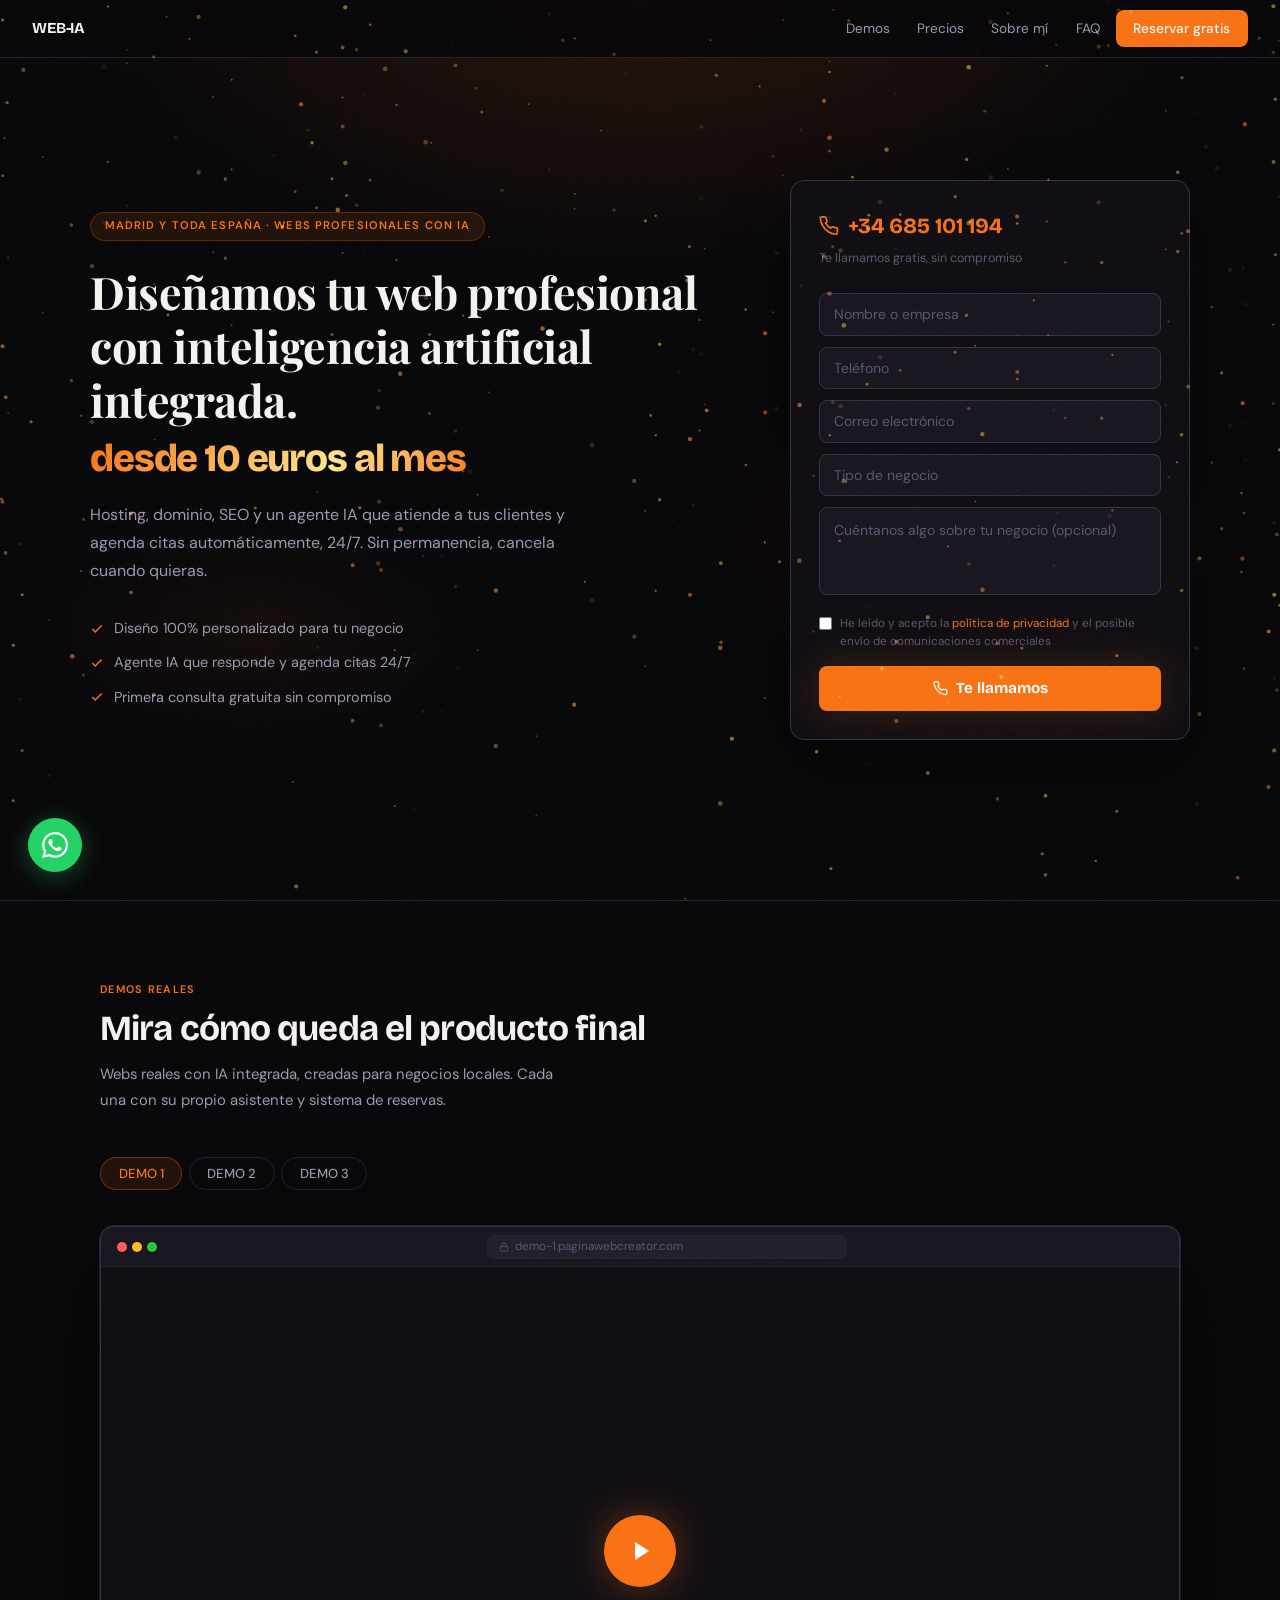
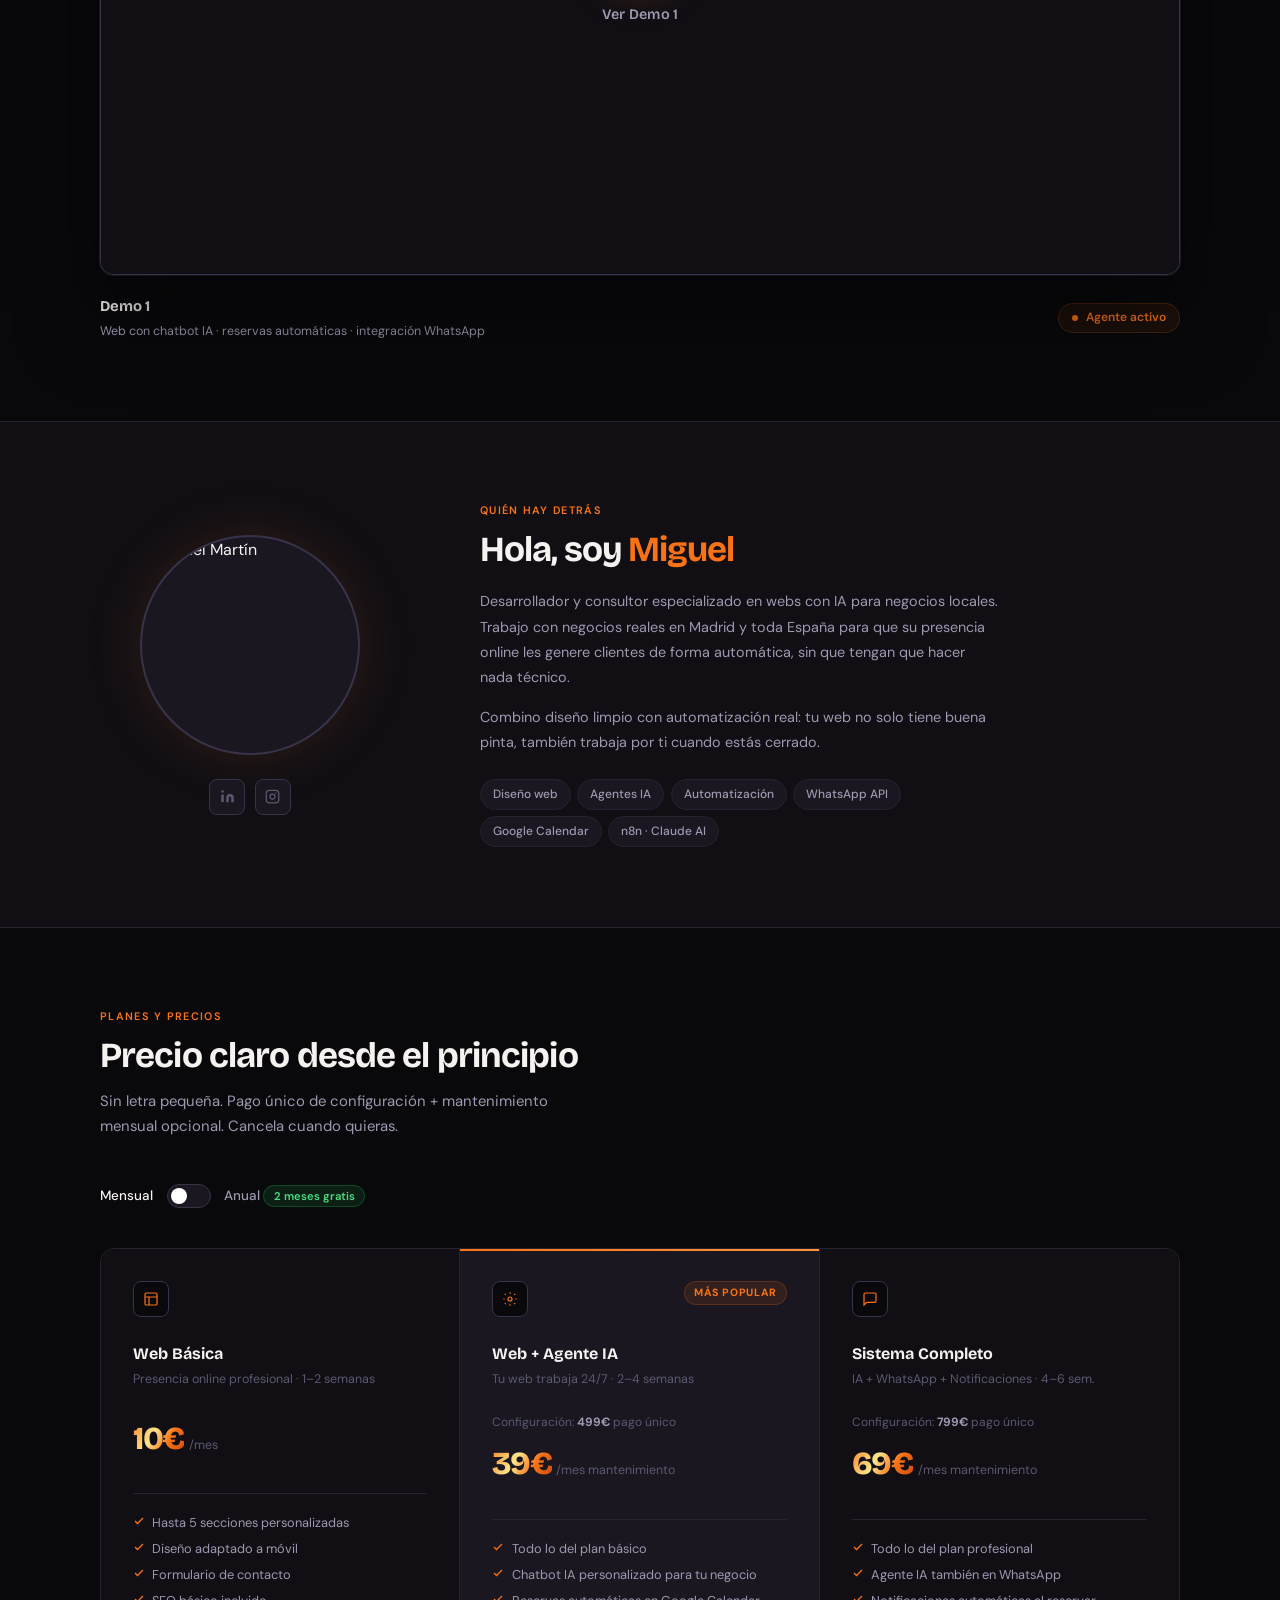
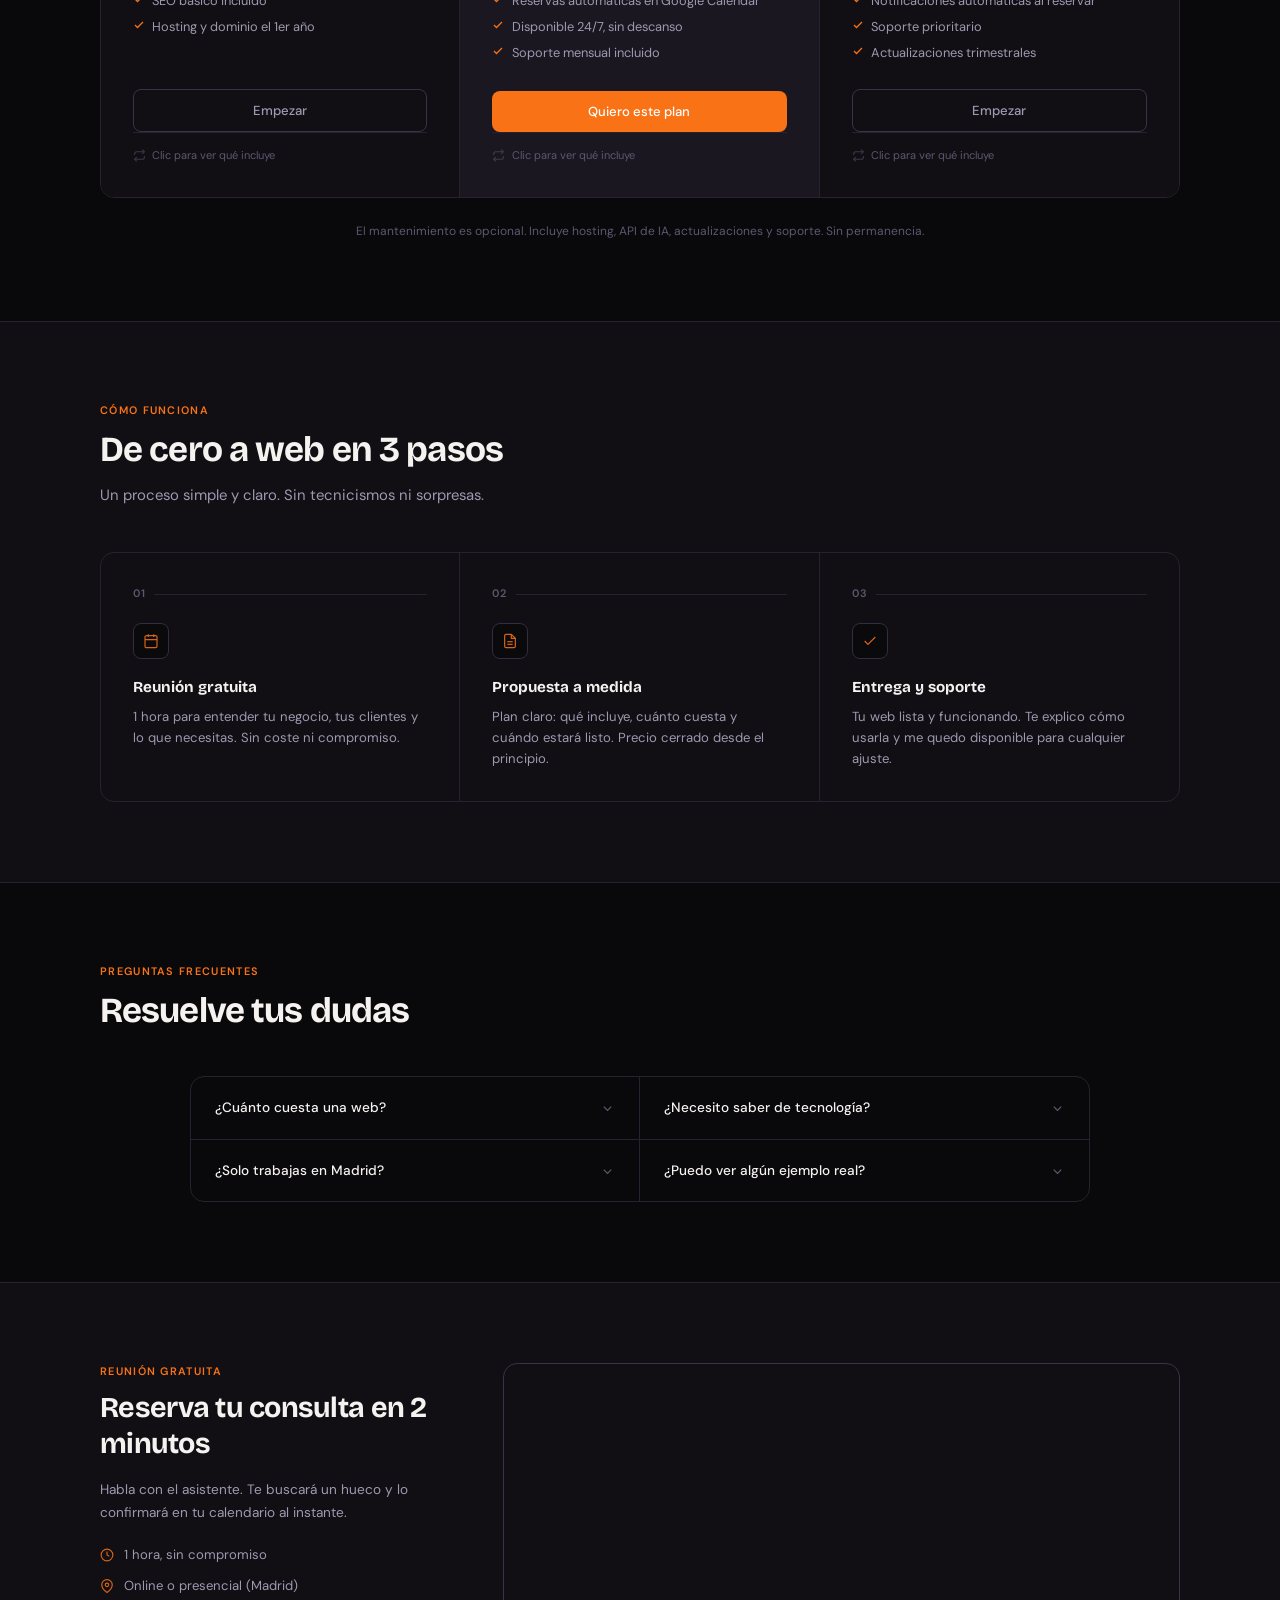
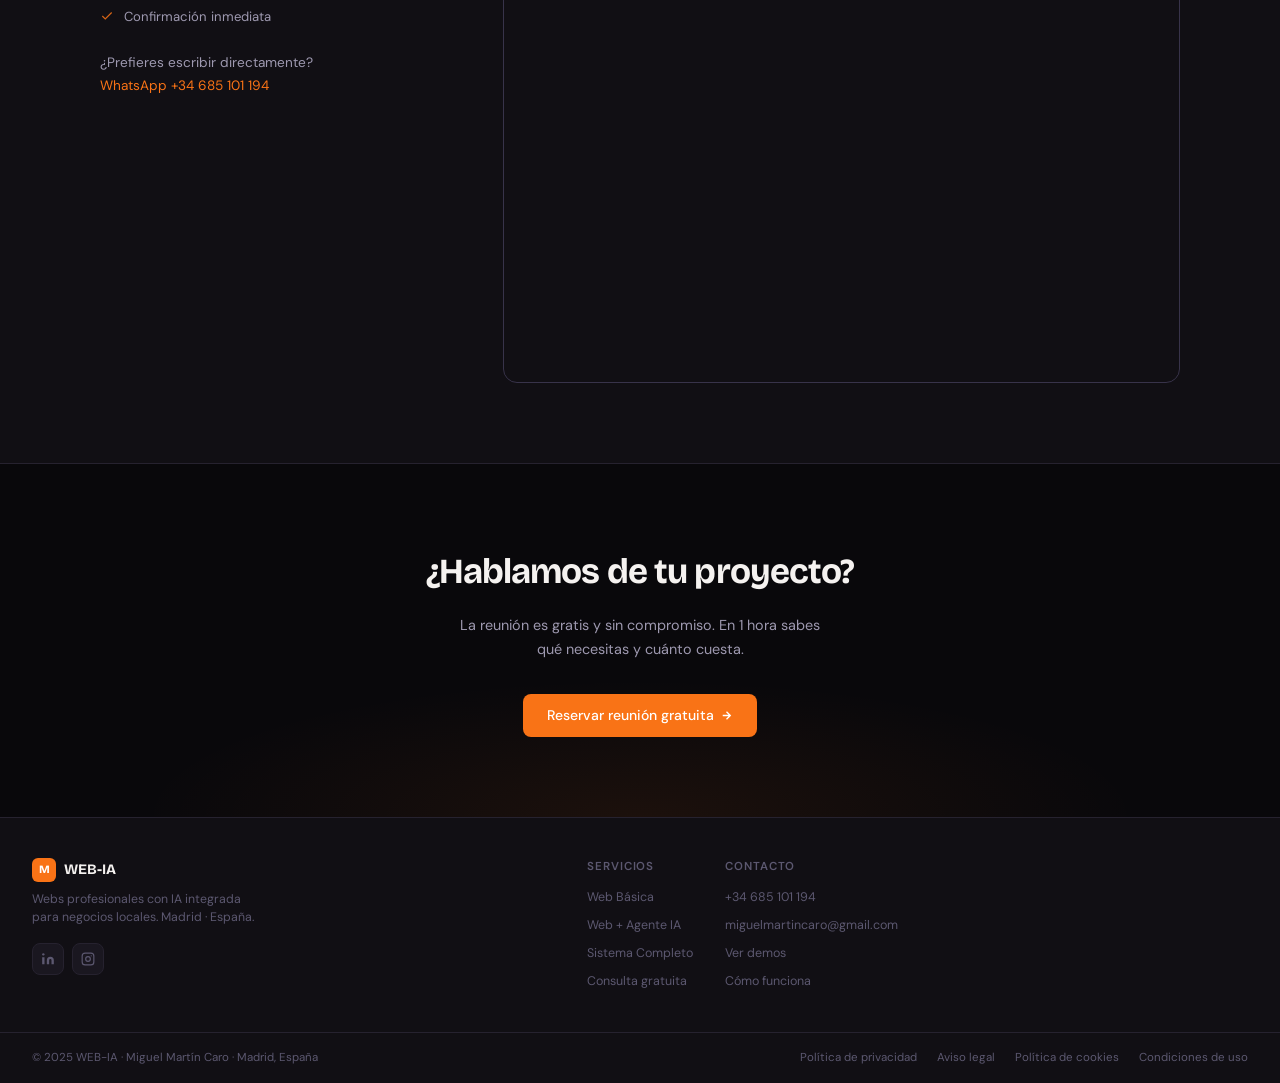
==== commit fcc6c81a: "SEO: add canonical tag pointing to paginawebcreator.com" ====
--- a/index.html
+++ b/index.html
@@ -1,14 +1,23 @@
 <!DOCTYPE html>
 <html lang="es">
 <head>
+  <!-- Google tag (gtag.js) -->
+  <script async src="https://www.googletagmanager.com/gtag/js?id=G-G00TCQQY14"></script>
+  <script>
+    window.dataLayer = window.dataLayer || [];
+    function gtag(){dataLayer.push(arguments);}
+    gtag('js', new Date());
+    gtag('config', 'G-G00TCQQY14');
+  </script>
   <meta charset="UTF-8" />
   <meta name="viewport" content="width=device-width, initial-scale=1.0" />
   <title>WEB-IA — Páginas web con IA para negocios locales</title>
   <meta name="description" content="WEB-IA: webs profesionales con inteligencia artificial para negocios locales. Tu web atiende clientes y agenda citas 24/7. Primera consulta gratis. Madrid y toda España." />
   <meta name="google-site-verification" content="N-nMWRoItJf7UJkpTNDFHOh5LKkkJV45Gb6LTDLopDE" />
   <meta name="google-site-verification" content="RG1GCa9X8iX0cRjtRYejLO1hgtfebGz0P8L5Ah1J7dY" />
+  <link rel="canonical" href="https://paginawebcreator.com/" />
   <link rel="preconnect" href="https://fonts.googleapis.com" />
-  <link href="https://fonts.googleapis.com/css2?family=Bricolage+Grotesque:opsz,wght@12..96,300;12..96,400;12..96,500;12..96,600;12..96,700;12..96,800&family=DM+Sans:wght@300;400;500&display=swap" rel="stylesheet" />
+  <link href="https://fonts.googleapis.com/css2?family=Bricolage+Grotesque:opsz,wght@12..96,300;12..96,400;12..96,500;12..96,600;12..96,700;12..96,800&family=DM+Sans:wght@300;400;500&family=Playfair+Display:wght@400;500;600;700&display=swap" rel="stylesheet" />
 
   <style>
     *, *::before, *::after { box-sizing: border-box; margin: 0; padding: 0; }
@@ -138,9 +147,10 @@
     /* ── HERO ────────────────────────────────────────────────────── */
     #inicio {
       min-height: 100vh;
-      display: flex; flex-direction: column;
+      display: flex;
       align-items: center;
-      padding: 100px 1.5rem 5rem;
+      justify-content: center;
+      padding: 100px 2rem 5rem;
       position: relative; overflow: hidden;
     }
 
@@ -898,16 +908,15 @@
     }
     .pcard.featured .pcard-back { background: #231e30; }
 
-    .flip-info-btn {
-      display: inline-flex; align-items: center; gap: 0.4rem;
-      background: transparent; border: 1px solid var(--border-2);
-      color: var(--text-3); font-size: 0.72rem; font-weight: 500;
-      padding: 0.3rem 0.75rem; border-radius: 999px;
-      cursor: pointer; transition: all .15s;
-      font-family: 'DM Sans', sans-serif;
-      margin-top: 1rem; align-self: flex-start;
-    }
-    .flip-info-btn:hover { border-color: var(--o); color: var(--o); }
+    .pcard-front { cursor: pointer; }
+    .flip-hint {
+      display: flex; align-items: center; gap: 0.4rem;
+      font-size: 0.69rem; color: var(--text-3);
+      margin-top: auto; padding-top: 0.9rem;
+      border-top: 1px solid var(--border);
+      user-select: none;
+    }
+    .flip-hint svg { opacity: 0.55; flex-shrink: 0; }
 
     .flip-back-btn {
       display: inline-flex; align-items: center; gap: 0.35rem;
@@ -982,8 +991,12 @@
     .price-amount {
       font-family: 'Bricolage Grotesque', sans-serif;
       font-size: 2rem; font-weight: 800;
-      color: var(--text); letter-spacing: -0.04em;
+      letter-spacing: -0.04em;
       transition: opacity .2s;
+      background: linear-gradient(120deg, #f97316 0%, #fde68a 40%, #f97316 65%, #c2410c 100%);
+      -webkit-background-clip: text;
+      -webkit-text-fill-color: transparent;
+      background-clip: text;
     }
     .price-period { font-size: 0.78rem; color: var(--text-3); }
     .price-save {
@@ -1160,9 +1173,155 @@
       .nav-link { display: none; }
       .opts.cols-3 { grid-template-columns: 1fr 1fr; }
       .opts { grid-template-columns: 1fr 1fr; }
-      .hero-title { font-size: clamp(2.5rem, 14vw, 4rem); }
       .about-photo-wrap { flex-direction: column; }
       .footer-bottom { flex-direction: column; gap: 0.5rem; }
+    }
+
+    /* ── HERO NEW LAYOUT ─────────────────────────────────────────── */
+    .hero-layout {
+      width: 100%; max-width: 1100px;
+      display: grid;
+      grid-template-columns: 1fr 400px;
+      gap: 5rem;
+      align-items: center;
+    }
+
+    .hero-badge {
+      display: inline-block;
+      background: var(--o-dim);
+      border: 1px solid rgba(249,115,22,0.25);
+      color: var(--o);
+      font-size: 0.7rem; font-weight: 600; letter-spacing: 0.1em;
+      text-transform: uppercase;
+      padding: 0.3rem 0.85rem; border-radius: 999px;
+      margin-bottom: 1.5rem;
+    }
+
+    .hero-hl {
+      font-family: 'Playfair Display', Georgia, serif;
+      font-size: clamp(1.75rem, 3.5vw, 2.8rem);
+      font-weight: 700; letter-spacing: -0.01em;
+      line-height: 1.2; margin-bottom: 1.25rem;
+    }
+    .hero-price {
+      display: block;
+      font-family: 'Bricolage Grotesque', sans-serif;
+      font-size: clamp(1.6rem, 3.2vw, 2.4rem);
+      font-weight: 800; letter-spacing: -0.03em;
+      margin-top: 0.55rem;
+      background: linear-gradient(120deg, #f97316 0%, #fde68a 40%, #f97316 65%, #c2410c 100%);
+      -webkit-background-clip: text;
+      -webkit-text-fill-color: transparent;
+      background-clip: text;
+    }
+
+    .hero-copy {
+      font-size: 1rem; color: var(--text-2);
+      line-height: 1.75; margin-bottom: 2rem; max-width: 480px;
+    }
+
+    .hero-feats {
+      list-style: none;
+      display: flex; flex-direction: column; gap: 0.7rem;
+    }
+    .hero-feats li {
+      display: flex; align-items: center; gap: 0.65rem;
+      font-size: 0.9rem; color: var(--text-2);
+    }
+    .hero-feats li svg { color: var(--o); flex-shrink: 0; }
+
+    /* Contact card */
+    .hero-card {
+      background: var(--bg-1);
+      border: 1px solid var(--border-2);
+      border-radius: var(--r-lg);
+      padding: 1.75rem;
+      box-shadow: 0 24px 64px rgba(0,0,0,0.4);
+    }
+
+    .hcard-phone {
+      display: flex; align-items: center; gap: 0.55rem;
+      font-family: 'Bricolage Grotesque', sans-serif;
+      font-size: 1.35rem; font-weight: 700; color: var(--o);
+      margin-bottom: 0.35rem;
+    }
+
+    .hcard-sub {
+      font-size: 0.78rem; color: var(--text-3); margin-bottom: 1.5rem;
+    }
+
+    .hcard-field { margin-bottom: 0.7rem; }
+    .hcard-field input {
+      width: 100%;
+      background: var(--bg-2);
+      border: 1px solid var(--border-2);
+      border-radius: var(--r);
+      padding: 0.7rem 0.9rem;
+      color: var(--text);
+      font-family: 'DM Sans', sans-serif;
+      font-size: 0.875rem;
+      outline: none;
+      transition: border-color .15s;
+    }
+    .hcard-field input:focus { border-color: var(--o); }
+    .hcard-field input::placeholder { color: var(--text-3); }
+    .hcard-field select {
+      width: 100%;
+      background: var(--bg-2);
+      border: 1px solid var(--border-2);
+      border-radius: var(--r);
+      padding: 0.7rem 0.9rem;
+      color: var(--text-3);
+      font-family: 'DM Sans', sans-serif;
+      font-size: 0.875rem;
+      outline: none;
+      appearance: none;
+      cursor: pointer;
+      transition: border-color .15s;
+    }
+    .hcard-field select:focus { border-color: var(--o); }
+    .hcard-field select option { background: var(--bg-2); color: var(--text); }
+    .hcard-field textarea {
+      width: 100%;
+      background: var(--bg-2);
+      border: 1px solid var(--border-2);
+      border-radius: var(--r);
+      padding: 0.7rem 0.9rem;
+      color: var(--text);
+      font-family: 'DM Sans', sans-serif;
+      font-size: 0.875rem;
+      outline: none;
+      resize: none;
+      transition: border-color .15s;
+      line-height: 1.5;
+    }
+    .hcard-field textarea:focus { border-color: var(--o); }
+    .hcard-field textarea::placeholder { color: var(--text-3); }
+
+    .hcard-check {
+      display: flex; align-items: flex-start; gap: 0.5rem;
+      font-size: 0.73rem; color: var(--text-3);
+      line-height: 1.55; margin-bottom: 1rem; cursor: pointer;
+    }
+    .hcard-check input { margin-top: 3px; flex-shrink: 0; accent-color: var(--o); }
+    .hcard-check a { color: var(--o); text-decoration: none; }
+    .hcard-check a:hover { text-decoration: underline; }
+
+    .hcard-btn {
+      width: 100%; background: var(--o); color: #fff;
+      border: none; cursor: pointer; border-radius: var(--r);
+      padding: 0.85rem 1.5rem;
+      font-family: 'Bricolage Grotesque', sans-serif;
+      font-weight: 700; font-size: 0.95rem;
+      display: flex; align-items: center; justify-content: center; gap: 0.5rem;
+      transition: background .15s, transform .15s;
+      box-shadow: 0 0 40px rgba(249,115,22,0.2);
+    }
+    .hcard-btn:hover { background: var(--o2); transform: translateY(-1px); }
+
+    @media (max-width: 900px) {
+      .hero-layout { grid-template-columns: 1fr; gap: 2.5rem; }
+      .hero-card { max-width: 480px; }
     }
   </style>
 </head>
@@ -1182,24 +1341,80 @@
   </div>
 </nav>
 
-<div class="quiz-progress-bar">
-  <div class="quiz-progress-fill" id="progressFill"></div>
-</div>
-
-<!-- ── HERO + QUIZ ────────────────────────────────────────────────── -->
+<!-- ── HERO ────────────────────────────────────────────────────────── -->
 <section id="inicio">
-
-  <!-- Logo + tagline -->
-  <div class="hero-brand">
-    <div class="hero-logo-mark" style="display:none"></div>
-    <h1 class="hero-title">WEB-<span class="accent">IA</span></h1>
-    <p class="hero-tagline">Tu negocio online. Con inteligencia.</p>
+  <div class="hero-layout">
+
+    <!-- Izquierda: copy -->
+    <div class="hero-left">
+      <span class="hero-badge">Madrid y toda España · Webs profesionales con IA</span>
+      <h1 class="hero-hl">
+        Diseñamos tu web profesional con <span class="accent">inteligencia artificial</span> integrada.
+        <span class="hero-price">desde 10 euros al mes</span>
+      </h1>
+      <p class="hero-copy">Hosting, dominio, SEO y un agente IA que atiende a tus clientes y agenda citas automáticamente, 24/7. Sin permanencia, cancela cuando quieras.</p>
+      <ul class="hero-feats">
+        <li>
+          <svg width="14" height="14" viewBox="0 0 24 24" fill="none" stroke="currentColor" stroke-width="2.5"><polyline points="20 6 9 17 4 12"/></svg>
+          Diseño 100% personalizado para tu negocio
+        </li>
+        <li>
+          <svg width="14" height="14" viewBox="0 0 24 24" fill="none" stroke="currentColor" stroke-width="2.5"><polyline points="20 6 9 17 4 12"/></svg>
+          Agente IA que responde y agenda citas 24/7
+        </li>
+        <li>
+          <svg width="14" height="14" viewBox="0 0 24 24" fill="none" stroke="currentColor" stroke-width="2.5"><polyline points="20 6 9 17 4 12"/></svg>
+          Primera consulta gratuita sin compromiso
+        </li>
+      </ul>
+    </div>
+
+    <!-- Derecha: formulario de contacto -->
+    <div class="hero-card">
+      <div class="hcard-phone">
+        <svg width="20" height="20" viewBox="0 0 24 24" fill="none" stroke="currentColor" stroke-width="2"><path d="M22 16.92v3a2 2 0 0 1-2.18 2 19.79 19.79 0 0 1-8.63-3.07A19.5 19.5 0 0 1 4.69 12a19.79 19.79 0 0 1-3.07-8.67A2 2 0 0 1 3.62 1h3a2 2 0 0 1 2 1.72c.127.96.361 1.903.7 2.81a2 2 0 0 1-.45 2.11L7.91 8.6a16 16 0 0 0 6 6l.96-.96a2 2 0 0 1 2.11-.45c.907.339 1.85.573 2.81.7A2 2 0 0 1 22 16.92z"/></svg>
+        +34 685 101 194
+      </div>
+      <p class="hcard-sub">Te llamamos gratis, sin compromiso</p>
+      <form id="hero-form" onsubmit="submitHeroForm(event)">
+        <div class="hcard-field">
+          <input type="text" id="hf-nombre" placeholder="Nombre o empresa" required>
+        </div>
+        <div class="hcard-field">
+          <input type="tel" id="hf-tel" placeholder="Teléfono" required>
+        </div>
+        <div class="hcard-field">
+          <input type="email" id="hf-email" placeholder="Correo electrónico">
+        </div>
+        <div class="hcard-field">
+          <select id="hf-tipo">
+            <option value="" disabled selected>Tipo de negocio</option>
+            <option value="Peluquería / Estética">Peluquería / Estética</option>
+            <option value="Restaurante / Bar">Restaurante / Bar</option>
+            <option value="Clínica / Salud">Clínica / Salud</option>
+            <option value="Tienda / Comercio">Tienda / Comercio</option>
+            <option value="Consultoría / Servicios">Consultoría / Servicios</option>
+            <option value="Otro">Otro</option>
+          </select>
+        </div>
+        <div class="hcard-field">
+          <textarea id="hf-mensaje" rows="3" placeholder="Cuéntanos algo sobre tu negocio (opcional)"></textarea>
+        </div>
+        <label class="hcard-check">
+          <input type="checkbox" required>
+          <span>He leído y acepto la <a href="#">política de privacidad</a> y el posible envío de comunicaciones comerciales</span>
+        </label>
+        <button type="submit" class="hcard-btn">
+          <svg width="15" height="15" viewBox="0 0 24 24" fill="none" stroke="currentColor" stroke-width="2"><path d="M22 16.92v3a2 2 0 0 1-2.18 2 19.79 19.79 0 0 1-8.63-3.07A19.5 19.5 0 0 1 4.69 12a19.79 19.79 0 0 1-3.07-8.67A2 2 0 0 1 3.62 1h3a2 2 0 0 1 2 1.72c.127.96.361 1.903.7 2.81a2 2 0 0 1-.45 2.11L7.91 8.6a16 16 0 0 0 6 6l.96-.96a2 2 0 0 1 2.11-.45c.907.339 1.85.573 2.81.7A2 2 0 0 1 22 16.92z"/></svg>
+          Te llamamos
+        </button>
+      </form>
+    </div>
+
   </div>
 
-  <div class="hero-divider"></div>
-
-  <!-- Quiz -->
-  <div class="quiz-wrap">
+  <!-- Placeholder para que el quiz-wrap quede oculto -->
+  <div class="quiz-wrap" style="display:none">
     <div class="quiz-step-indicator" id="stepIndicator">Paso 1 de 3</div>
 
     <!-- Step 1 -->
@@ -1387,7 +1602,7 @@
           <div class="browser-dots"><span></span><span></span><span></span></div>
           <div class="browser-url">
             <svg width="10" height="10" viewBox="0 0 24 24" fill="none" stroke="currentColor" stroke-width="2"><rect x="3" y="11" width="18" height="11" rx="2"/><path d="M7 11V7a5 5 0 0 1 10 0v4"/></svg>
-            peluqueria-lucia.vercel.app
+            demo-1.paginawebcreator.com
           </div>
         </div>
         <div class="browser-body">
@@ -1396,7 +1611,7 @@
             <div class="play-ring" onclick="playDemo(0)">
               <svg width="24" height="24" viewBox="0 0 24 24" fill="white"><polygon points="5,3 19,12 5,21"/></svg>
             </div>
-            <p>Ver demo — Peluquería Lucía</p>
+            <p>Ver Demo 1</p>
           </div>
           <div class="demo-empty" id="ve-0" style="display:none">
             <div class="demo-empty-icon">
@@ -1408,7 +1623,7 @@
       </div>
       <div class="demo-caption">
         <div class="demo-caption-info">
-          <h4>Peluquería Lucía — Madrid</h4>
+          <h4>Demo 1</h4>
           <p>Web con chatbot IA · reservas automáticas · integración WhatsApp</p>
         </div>
         <span class="demo-badge">
@@ -1424,7 +1639,7 @@
           <div class="browser-dots"><span></span><span></span><span></span></div>
           <div class="browser-url">
             <svg width="10" height="10" viewBox="0 0 24 24" fill="none" stroke="currentColor" stroke-width="2"><rect x="3" y="11" width="18" height="11" rx="2"/><path d="M7 11V7a5 5 0 0 1 10 0v4"/></svg>
-            restaurante-ejemplo.vercel.app
+            demo-2.paginawebcreator.com
           </div>
         </div>
         <div class="browser-body">
@@ -1432,13 +1647,13 @@
             <div class="play-ring" onclick="playDemo(1)">
               <svg width="24" height="24" viewBox="0 0 24 24" fill="white"><polygon points="5,3 19,12 5,21"/></svg>
             </div>
-            <p>Ver demo — Taberna</p>
+            <p>Ver Demo 2</p>
           </div>
         </div>
       </div>
       <div class="demo-caption">
         <div class="demo-caption-info">
-          <h4>Taberna — Madrid</h4>
+          <h4>Demo 2</h4>
           <p>Web con carta digital · reservas de mesa · asistente IA</p>
         </div>
         <span class="demo-badge">
@@ -1454,7 +1669,7 @@
           <div class="browser-dots"><span></span><span></span><span></span></div>
           <div class="browser-url">
             <svg width="10" height="10" viewBox="0 0 24 24" fill="none" stroke="currentColor" stroke-width="2"><rect x="3" y="11" width="18" height="11" rx="2"/><path d="M7 11V7a5 5 0 0 1 10 0v4"/></svg>
-            clinica-ejemplo.vercel.app
+            demo-3.paginawebcreator.com
           </div>
         </div>
         <div class="browser-body">
@@ -1462,13 +1677,13 @@
             <div class="play-ring" onclick="playDemo(2)">
               <svg width="24" height="24" viewBox="0 0 24 24" fill="white"><polygon points="5,3 19,12 5,21"/></svg>
             </div>
-            <p>Ver demo — Clínica</p>
+            <p>Ver Demo 3</p>
           </div>
         </div>
       </div>
       <div class="demo-caption">
         <div class="demo-caption-info">
-          <h4>Clínica — Ejemplo</h4>
+          <h4>Demo 3</h4>
           <p>Web médica · citas online · preguntas frecuentes automáticas</p>
         </div>
         <span class="demo-badge" style="background:rgba(249,115,22,0.04);border-color:var(--border);color:var(--text-3)">
@@ -1545,12 +1760,11 @@
             <h3>Web Básica</h3>
             <p class="pcard-sub">Presencia online profesional · 1–2 semanas</p>
             <div class="pcard-price-block">
-              <div class="pcard-setup">Configuración: <strong>199€</strong> pago único</div>
               <div class="pcard-monthly">
-                <span class="price-amount" data-monthly="15" data-annual="12">15€</span>
-                <span class="price-period">/mes mantenimiento</span>
+                <span class="price-amount" data-monthly="10" data-annual="8">10€</span>
+                <span class="price-period">/mes</span>
               </div>
-              <div class="price-save">Ahorra 36€ al año</div>
+              <div class="price-save">Ahorra 24€ al año con el plan anual</div>
             </div>
             <div class="pcard-divider"></div>
             <ul class="pcard-list">
@@ -1560,11 +1774,11 @@
               <li><svg width="12" height="12" viewBox="0 0 24 24" fill="none" stroke="currentColor" stroke-width="2.5"><polyline points="20 6 9 17 4 12"/></svg>SEO básico incluido</li>
               <li><svg width="12" height="12" viewBox="0 0 24 24" fill="none" stroke="currentColor" stroke-width="2.5"><polyline points="20 6 9 17 4 12"/></svg>Hosting y dominio el 1er año</li>
             </ul>
-            <a href="#reservar" class="pcard-cta ghost">Empezar</a>
-            <button class="flip-info-btn" onclick="flipCard(this)">
-              <svg width="11" height="11" viewBox="0 0 24 24" fill="none" stroke="currentColor" stroke-width="2"><circle cx="12" cy="12" r="10"/><line x1="12" y1="16" x2="12" y2="12"/><line x1="12" y1="8" x2="12" y2="8"/></svg>
-              Ver detalles completos
-            </button>
+            <a href="#reservar" class="pcard-cta ghost" onclick="event.stopPropagation()">Empezar</a>
+            <div class="flip-hint">
+              <svg width="13" height="13" viewBox="0 0 24 24" fill="none" stroke="currentColor" stroke-width="2"><path d="M17 1l4 4-4 4"/><path d="M3 11V9a4 4 0 0 1 4-4h14"/><path d="M7 23l-4-4 4-4"/><path d="M21 13v2a4 4 0 0 1-4 4H3"/></svg>
+              Clic para ver qué incluye
+            </div>
           </div>
           <div class="pcard-back">
             <button class="flip-back-btn" onclick="flipCard(this)">
@@ -1582,7 +1796,7 @@
               <li><span>·</span>Hosting en CDN global (Vercel)</li>
               <li><span>·</span>Dominio .es o .com el primer año</li>
             </ul>
-            <div class="back-section">Mantenimiento mensual (15€)</div>
+            <div class="back-section">Mantenimiento mensual (10€)</div>
             <ul class="back-list">
               <li><span>·</span>Hosting incluido</li>
               <li><span>·</span>Actualizaciones de contenido (1/mes)</li>
@@ -1624,11 +1838,11 @@
               <li><svg width="12" height="12" viewBox="0 0 24 24" fill="none" stroke="currentColor" stroke-width="2.5"><polyline points="20 6 9 17 4 12"/></svg>Disponible 24/7, sin descanso</li>
               <li><svg width="12" height="12" viewBox="0 0 24 24" fill="none" stroke="currentColor" stroke-width="2.5"><polyline points="20 6 9 17 4 12"/></svg>Soporte mensual incluido</li>
             </ul>
-            <a href="#reservar" class="pcard-cta primary">Quiero este plan</a>
-            <button class="flip-info-btn" onclick="flipCard(this)">
-              <svg width="11" height="11" viewBox="0 0 24 24" fill="none" stroke="currentColor" stroke-width="2"><circle cx="12" cy="12" r="10"/><line x1="12" y1="16" x2="12" y2="12"/><line x1="12" y1="8" x2="12" y2="8"/></svg>
-              Ver detalles completos
-            </button>
+            <a href="#reservar" class="pcard-cta primary" onclick="event.stopPropagation()">Quiero este plan</a>
+            <div class="flip-hint">
+              <svg width="13" height="13" viewBox="0 0 24 24" fill="none" stroke="currentColor" stroke-width="2"><path d="M17 1l4 4-4 4"/><path d="M3 11V9a4 4 0 0 1 4-4h14"/><path d="M7 23l-4-4 4-4"/><path d="M21 13v2a4 4 0 0 1-4 4H3"/></svg>
+              Clic para ver qué incluye
+            </div>
           </div>
           <div class="pcard-back">
             <button class="flip-back-btn" onclick="flipCard(this)">
@@ -1685,11 +1899,11 @@
               <li><svg width="12" height="12" viewBox="0 0 24 24" fill="none" stroke="currentColor" stroke-width="2.5"><polyline points="20 6 9 17 4 12"/></svg>Soporte prioritario</li>
               <li><svg width="12" height="12" viewBox="0 0 24 24" fill="none" stroke="currentColor" stroke-width="2.5"><polyline points="20 6 9 17 4 12"/></svg>Actualizaciones trimestrales</li>
             </ul>
-            <a href="#reservar" class="pcard-cta ghost">Empezar</a>
-            <button class="flip-info-btn" onclick="flipCard(this)">
-              <svg width="11" height="11" viewBox="0 0 24 24" fill="none" stroke="currentColor" stroke-width="2"><circle cx="12" cy="12" r="10"/><line x1="12" y1="16" x2="12" y2="12"/><line x1="12" y1="8" x2="12" y2="8"/></svg>
-              Ver detalles completos
-            </button>
+            <a href="#reservar" class="pcard-cta ghost" onclick="event.stopPropagation()">Empezar</a>
+            <div class="flip-hint">
+              <svg width="13" height="13" viewBox="0 0 24 24" fill="none" stroke="currentColor" stroke-width="2"><path d="M17 1l4 4-4 4"/><path d="M3 11V9a4 4 0 0 1 4-4h14"/><path d="M7 23l-4-4 4-4"/><path d="M21 13v2a4 4 0 0 1-4 4H3"/></svg>
+              Clic para ver qué incluye
+            </div>
           </div>
           <div class="pcard-back">
             <button class="flip-back-btn" onclick="flipCard(this)">
@@ -1949,6 +2163,30 @@
     });
   });
 
+  async function submitHeroForm(e) {
+    e.preventDefault();
+    const btn    = e.target.querySelector('.hcard-btn');
+    const nombre = document.getElementById('hf-nombre').value.trim();
+    const tel    = document.getElementById('hf-tel').value.trim();
+    const email  = document.getElementById('hf-email').value.trim();
+    const tipo    = document.getElementById('hf-tipo').value || 'No especificado';
+    const mensaje = document.getElementById('hf-mensaje').value.trim();
+
+    btn.disabled = true;
+    btn.textContent = 'Enviando…';
+
+    try {
+      await fetch('https://n8n.srv1572708.hstgr.cloud/webhook/formulario-web', {
+        method: 'POST',
+        headers: { 'Content-Type': 'application/json' },
+        body: JSON.stringify({ nombre, tel, email, tipo, mensaje })
+      });
+    } catch (_) {}
+
+    btn.textContent = '✓ Recibido — te llamamos pronto';
+    e.target.reset();
+  }
+
   function setReady(s) {
     const b = document.getElementById('next-' + s);
     if (!b) return;
@@ -2020,9 +2258,14 @@
   }
 
   // ── Card flip ────────────────────────────────────────────────────
-  function flipCard(btn) {
-    btn.closest('.pcard').classList.toggle('flipped');
+  function flipCard(el) {
+    el.closest('.pcard').classList.toggle('flipped');
   }
+  document.querySelectorAll('.pcard-front').forEach(front => {
+    front.addEventListener('click', function(e) {
+      if (!e.target.closest('a, button')) flipCard(this);
+    });
+  });
 
   // ── Canvas flow field background (full page) ────────────────────
   (function() {
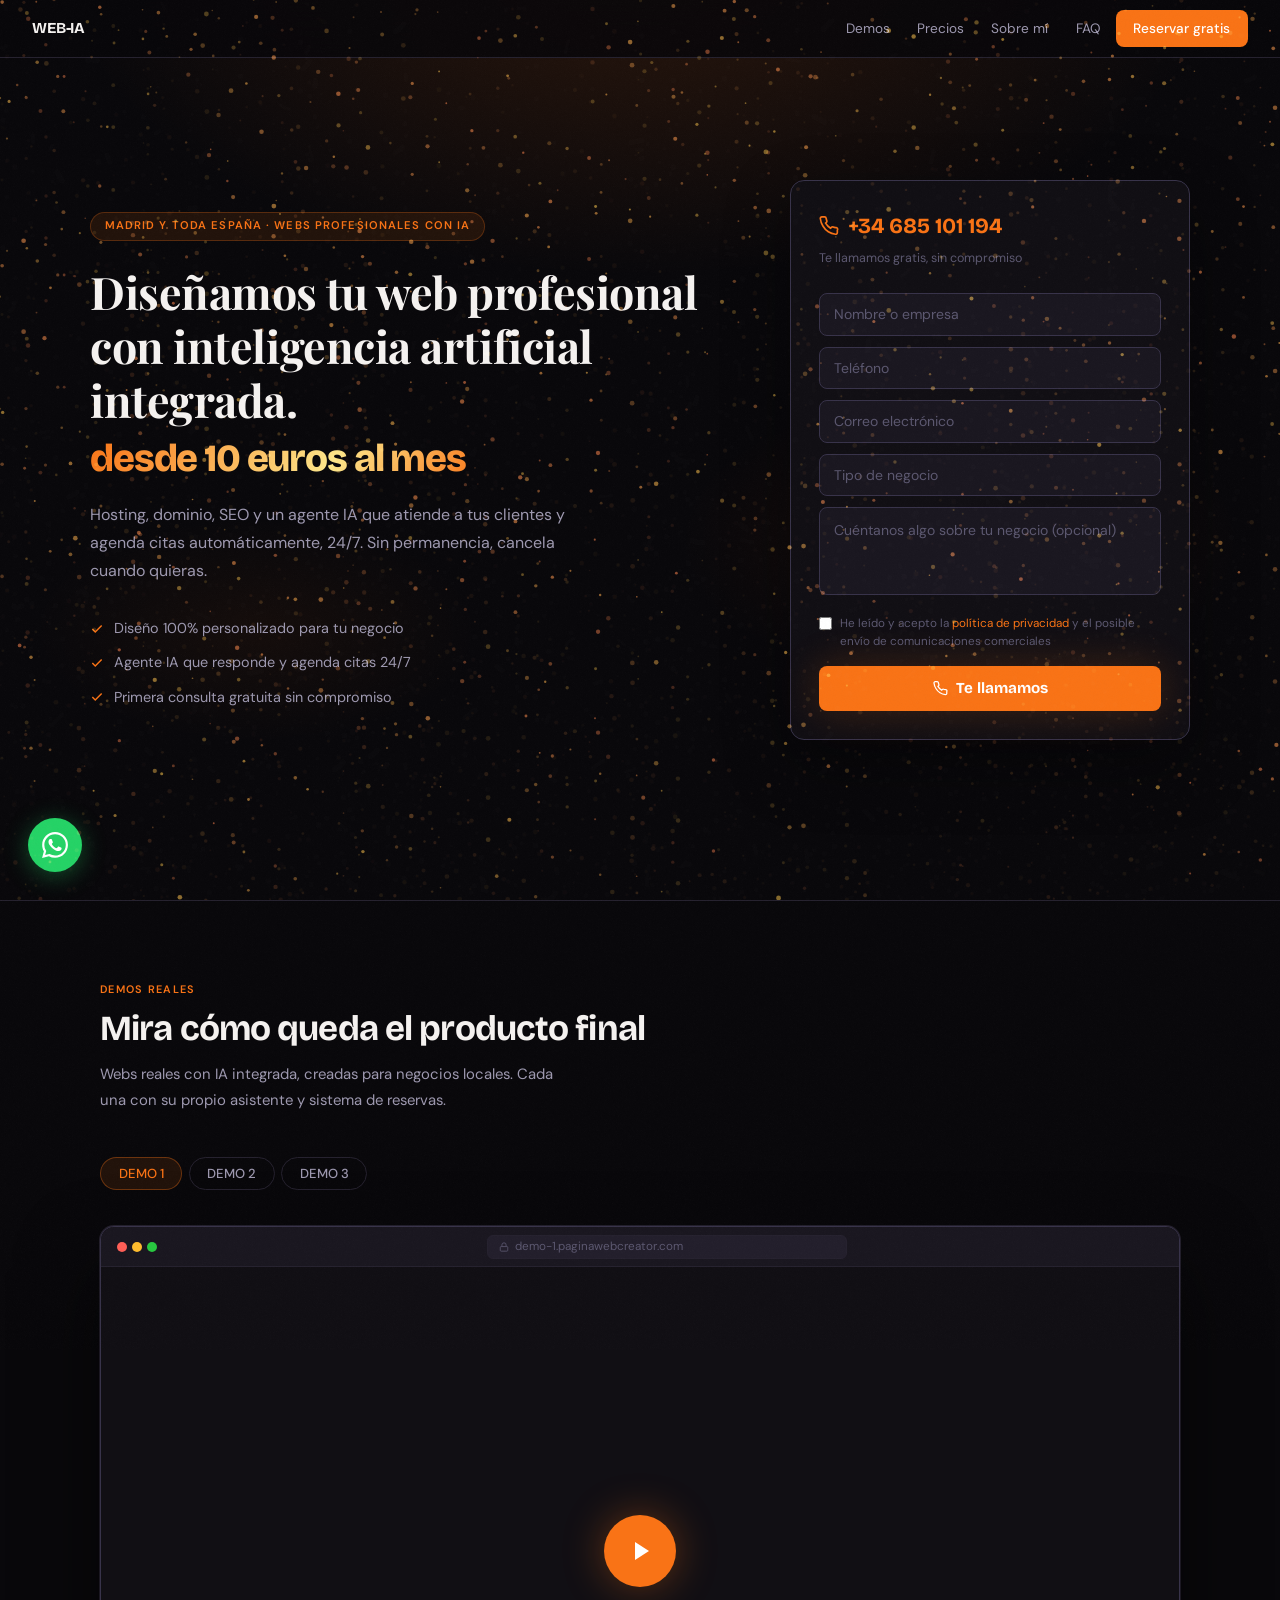
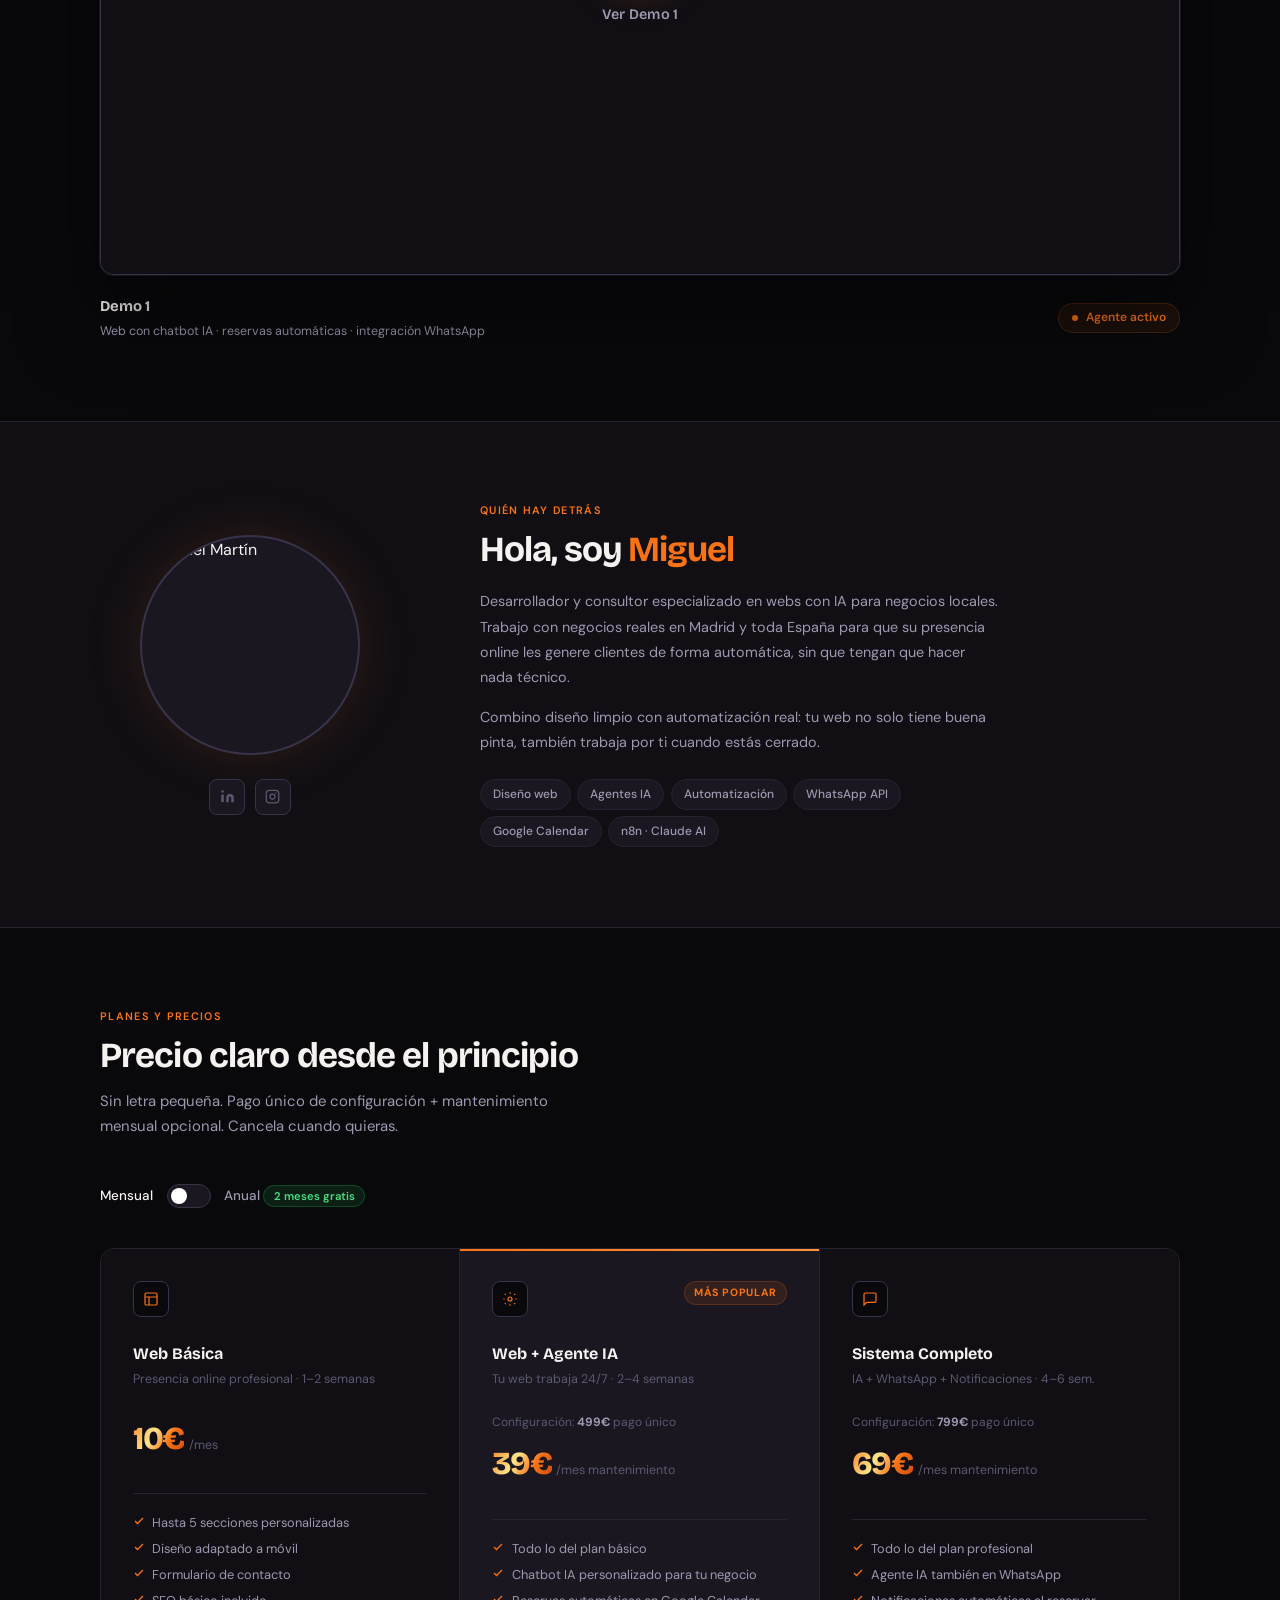
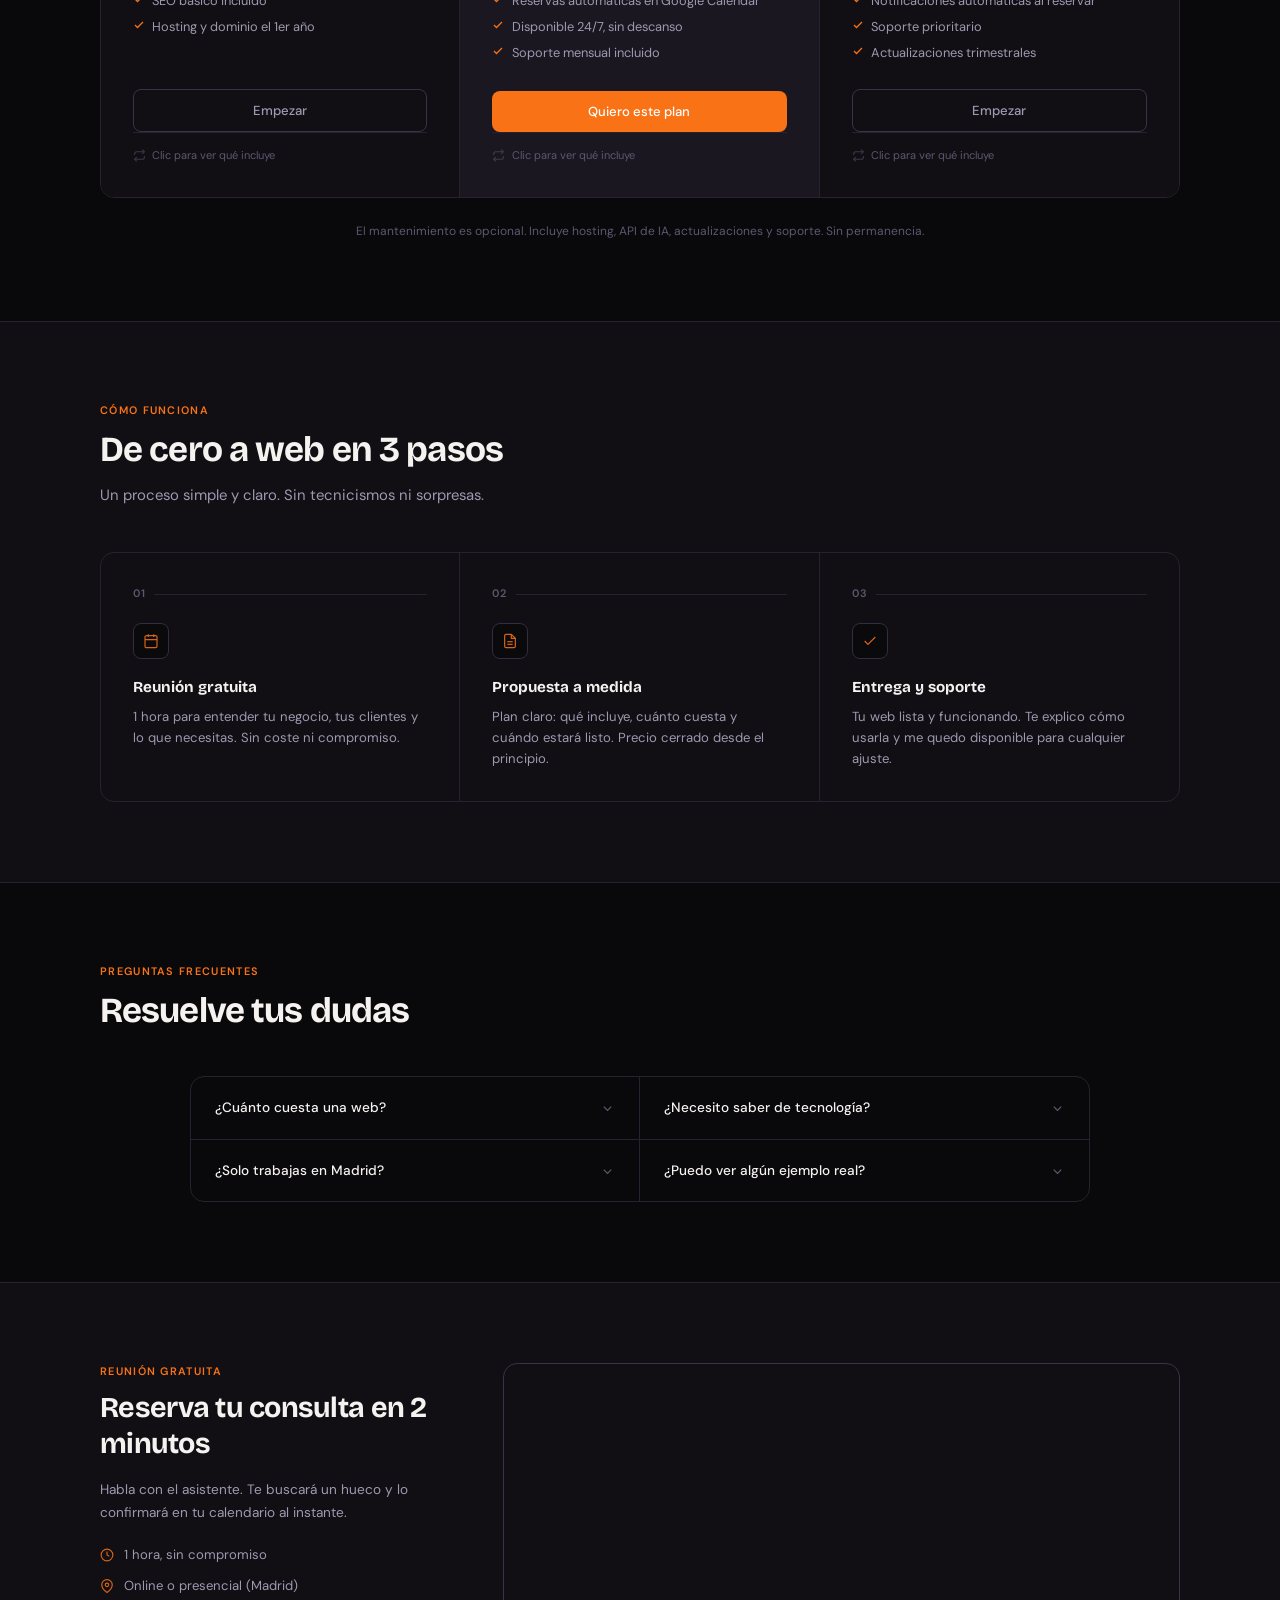
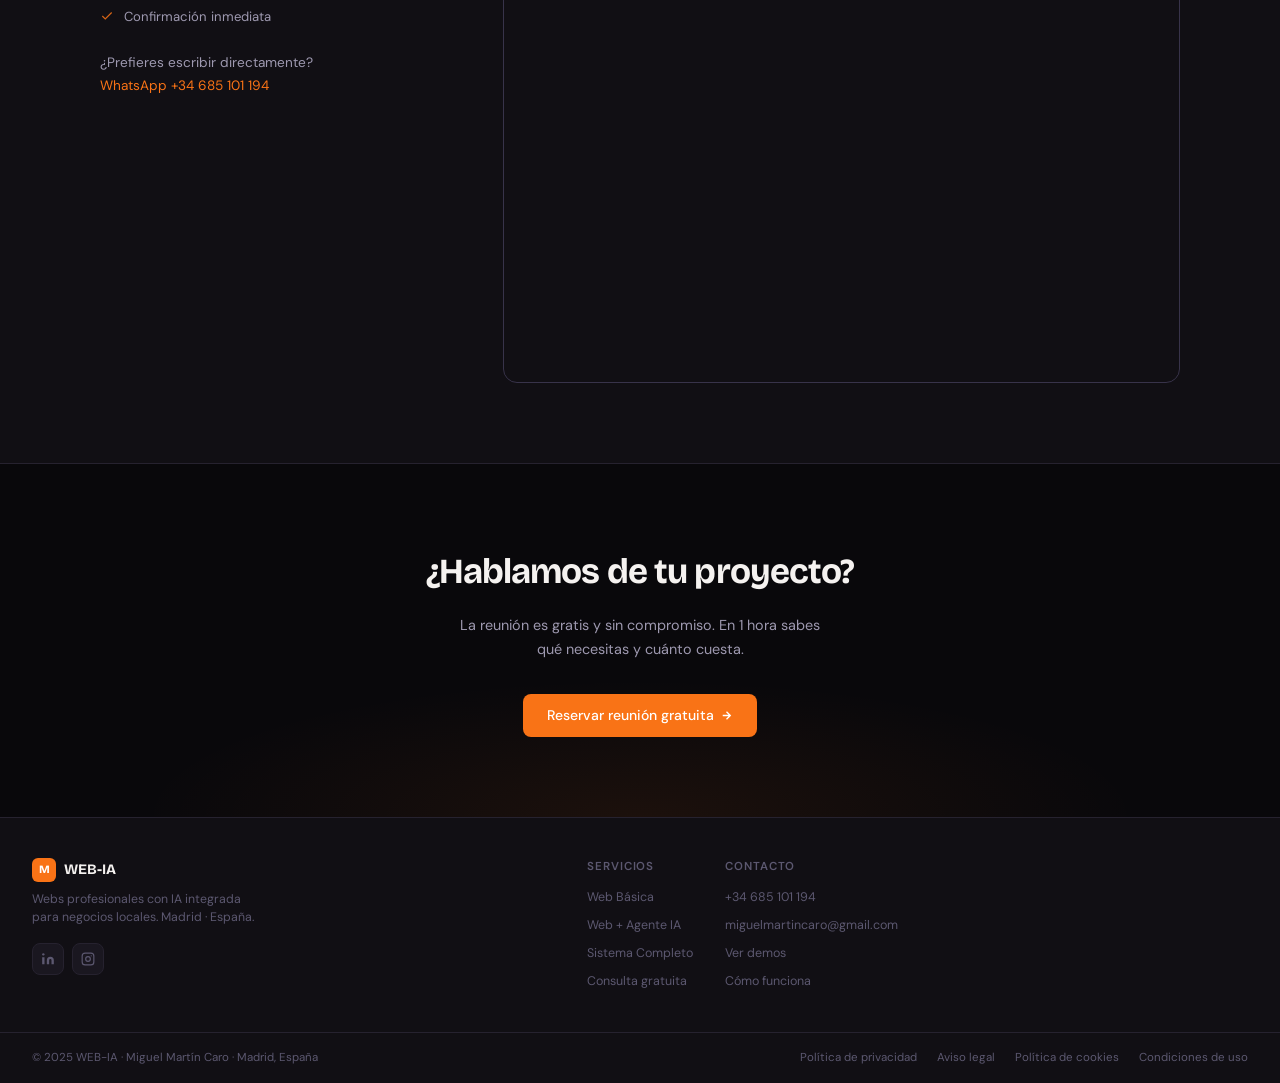
==== commit bf2a7be0: "Perf: add Vercel Speed Insights" ====
--- a/index.html
+++ b/index.html
@@ -2426,5 +2426,11 @@
 </script>
 
 
+
+  <!-- Vercel Speed Insights -->
+  <script>
+    window.si = window.si || function () { (window.siq = window.siq || []).push(arguments); };
+  </script>
+  <script defer src="/_vercel/speed-insights/script.js"></script>
 </body>
 </html>
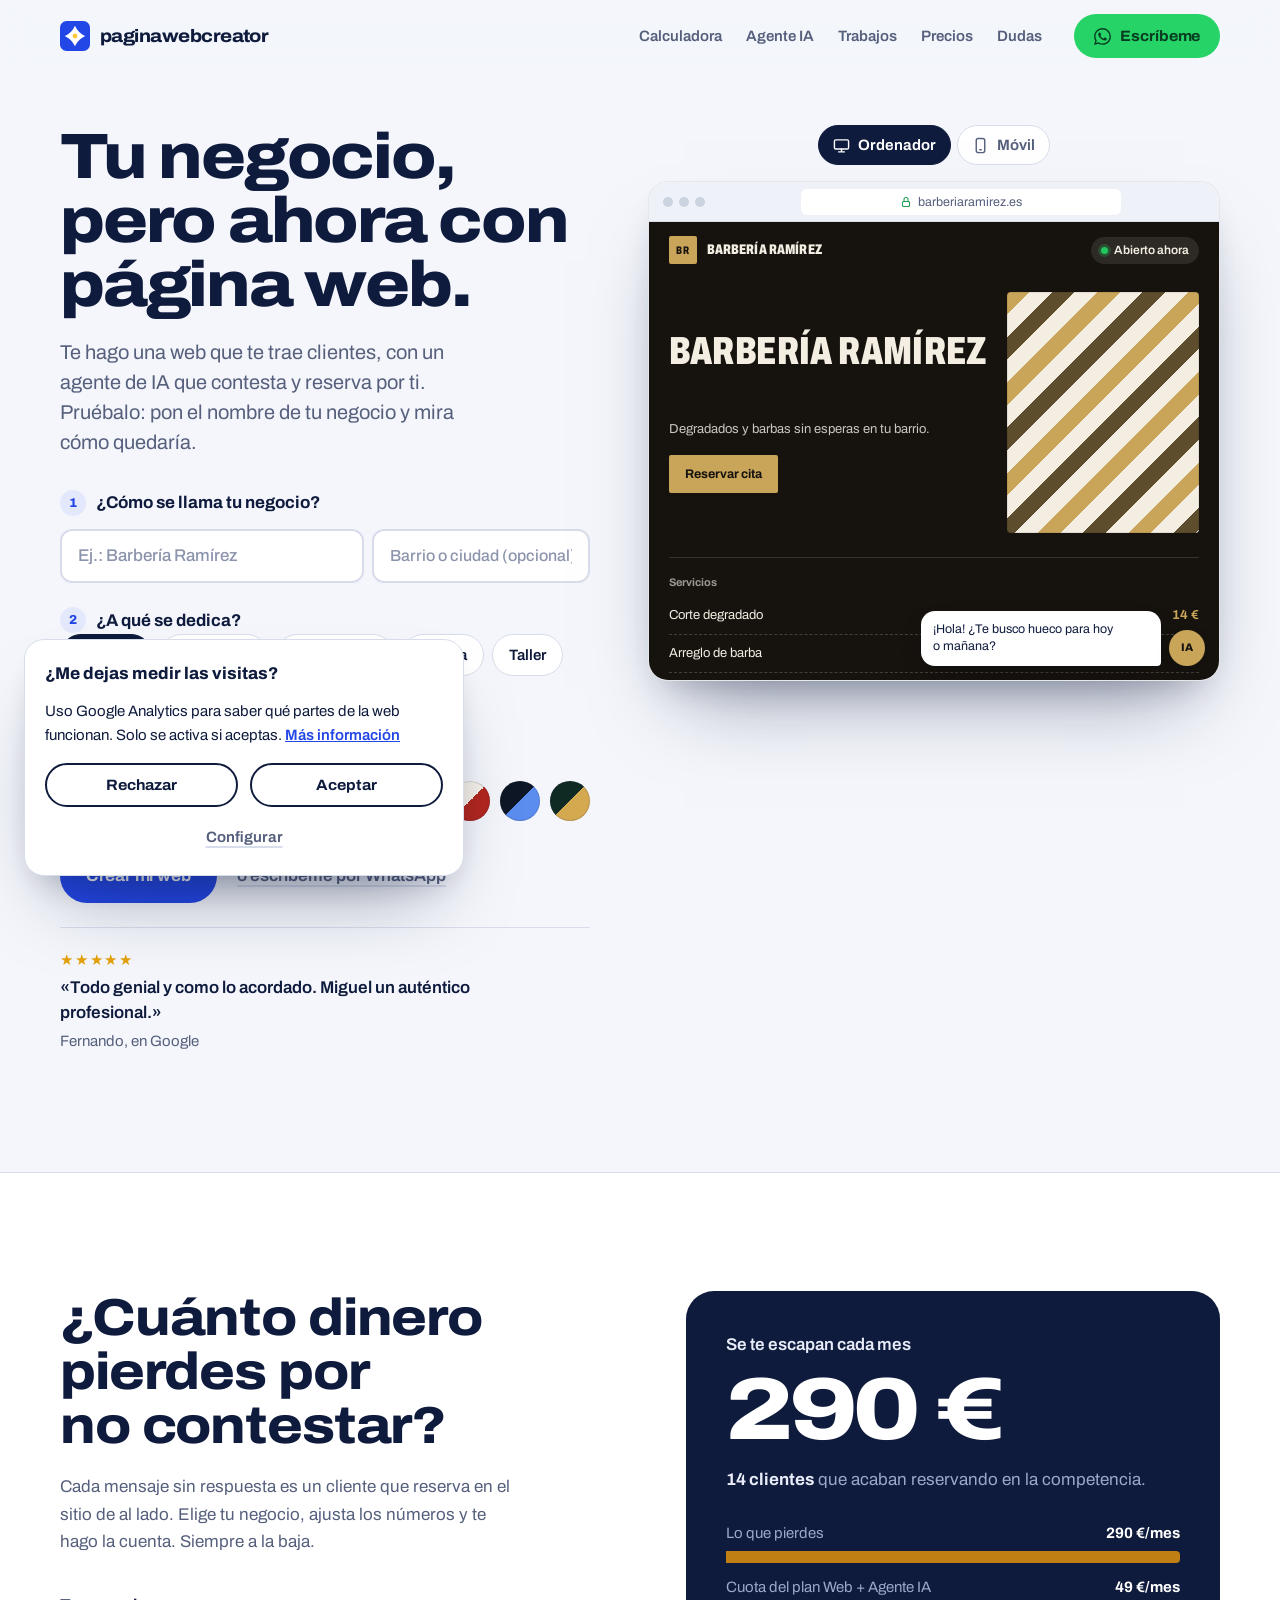
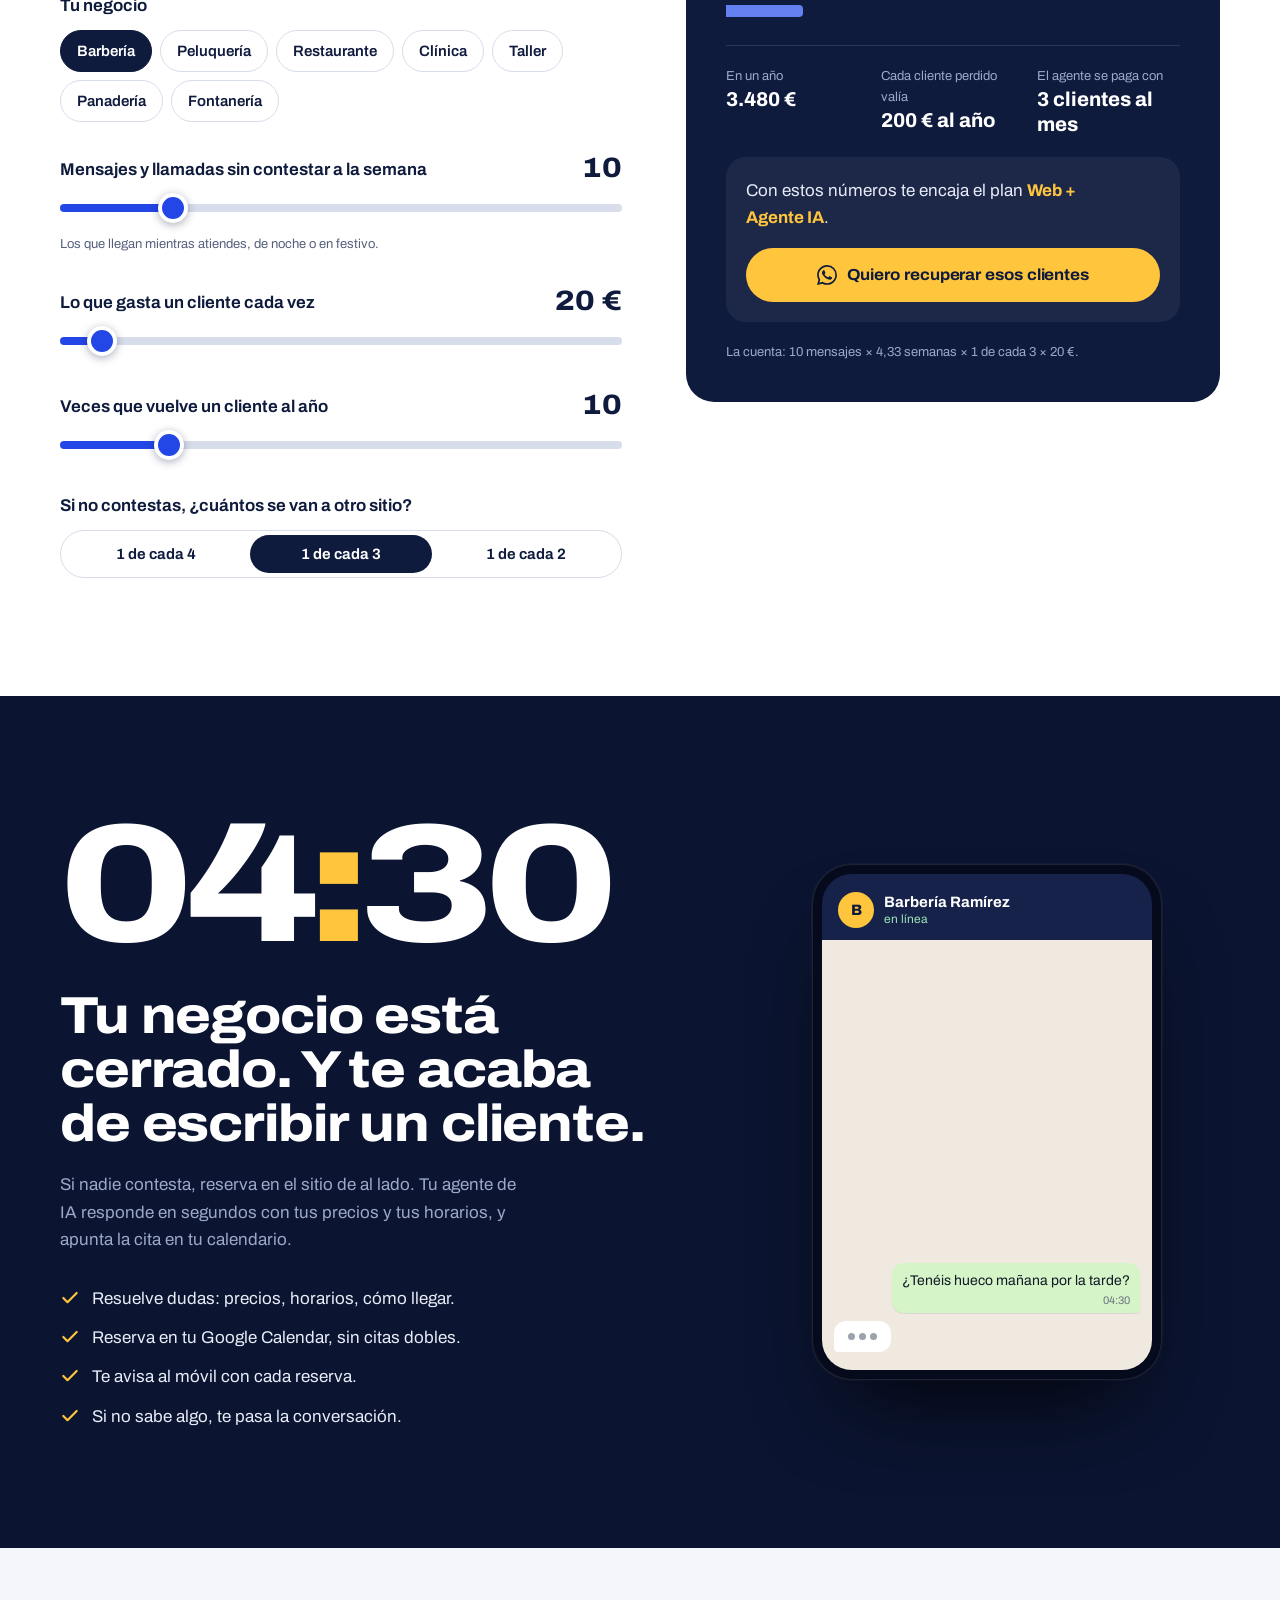
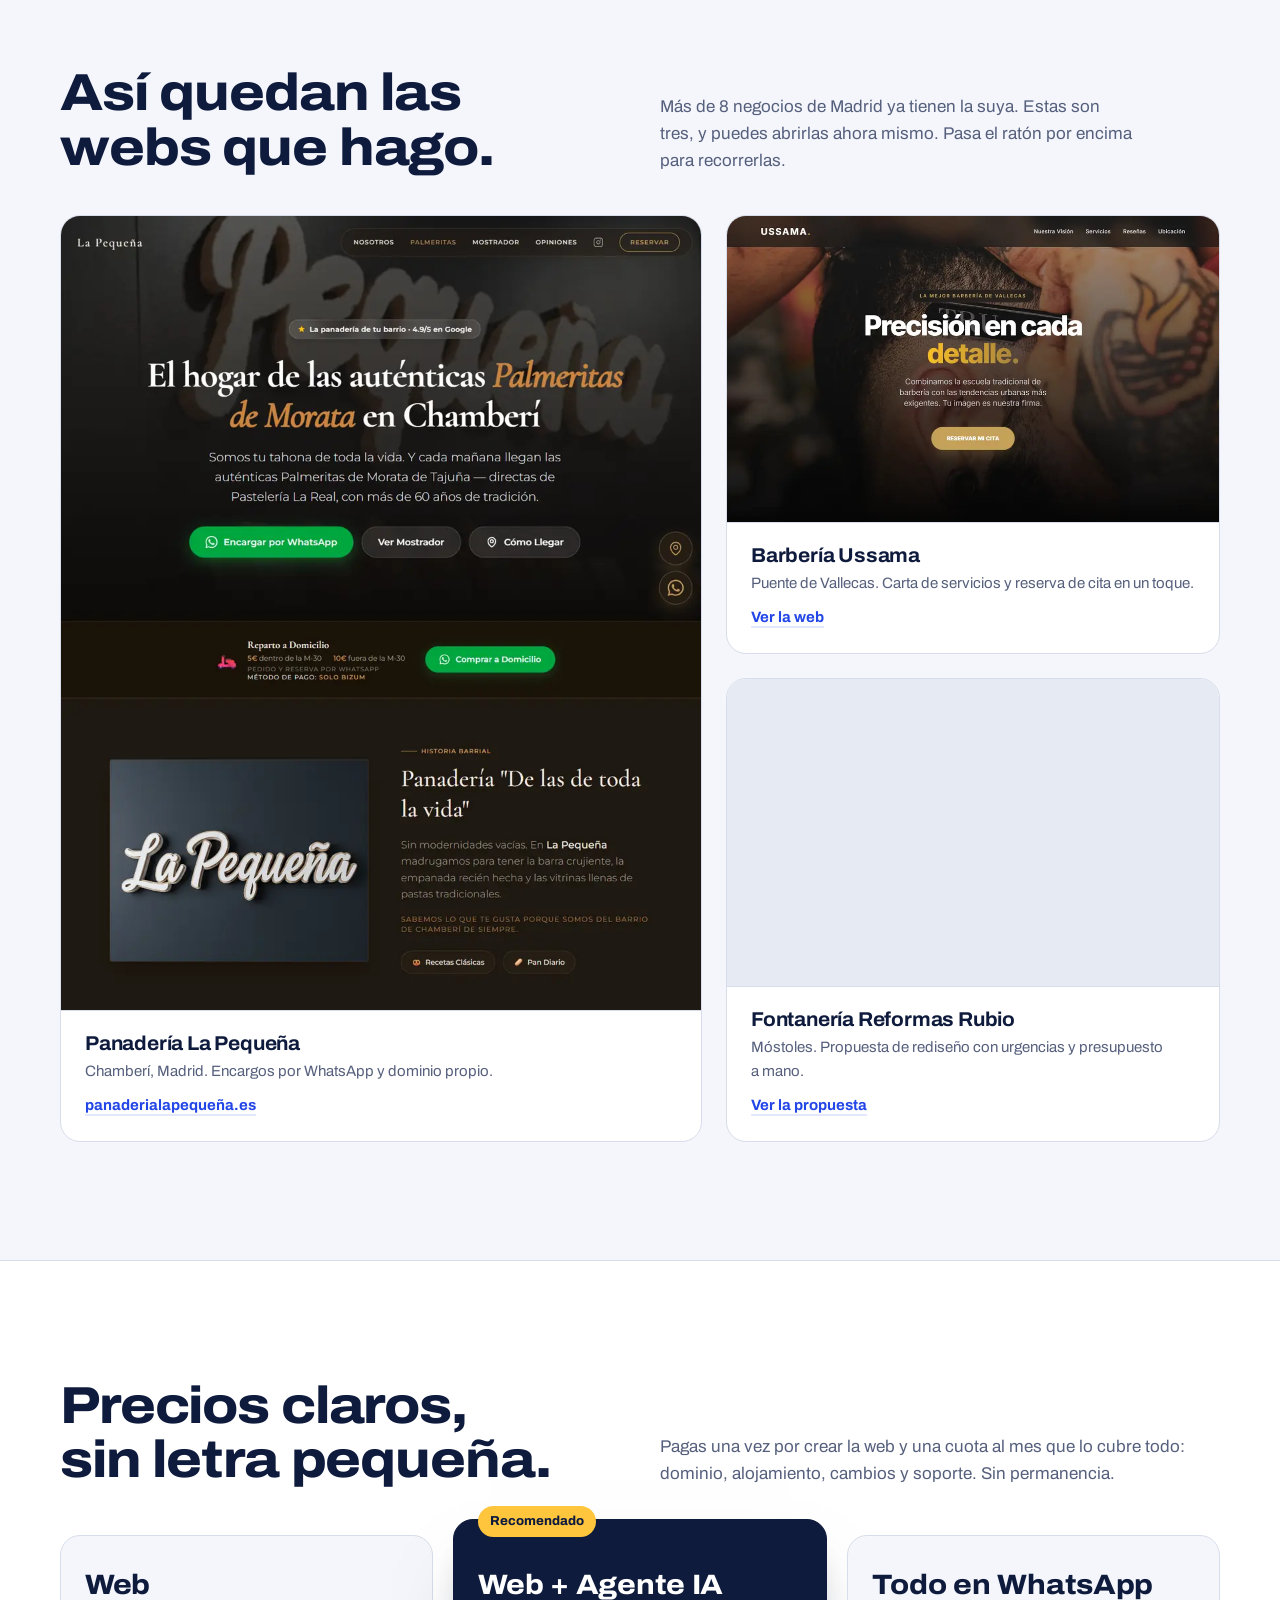
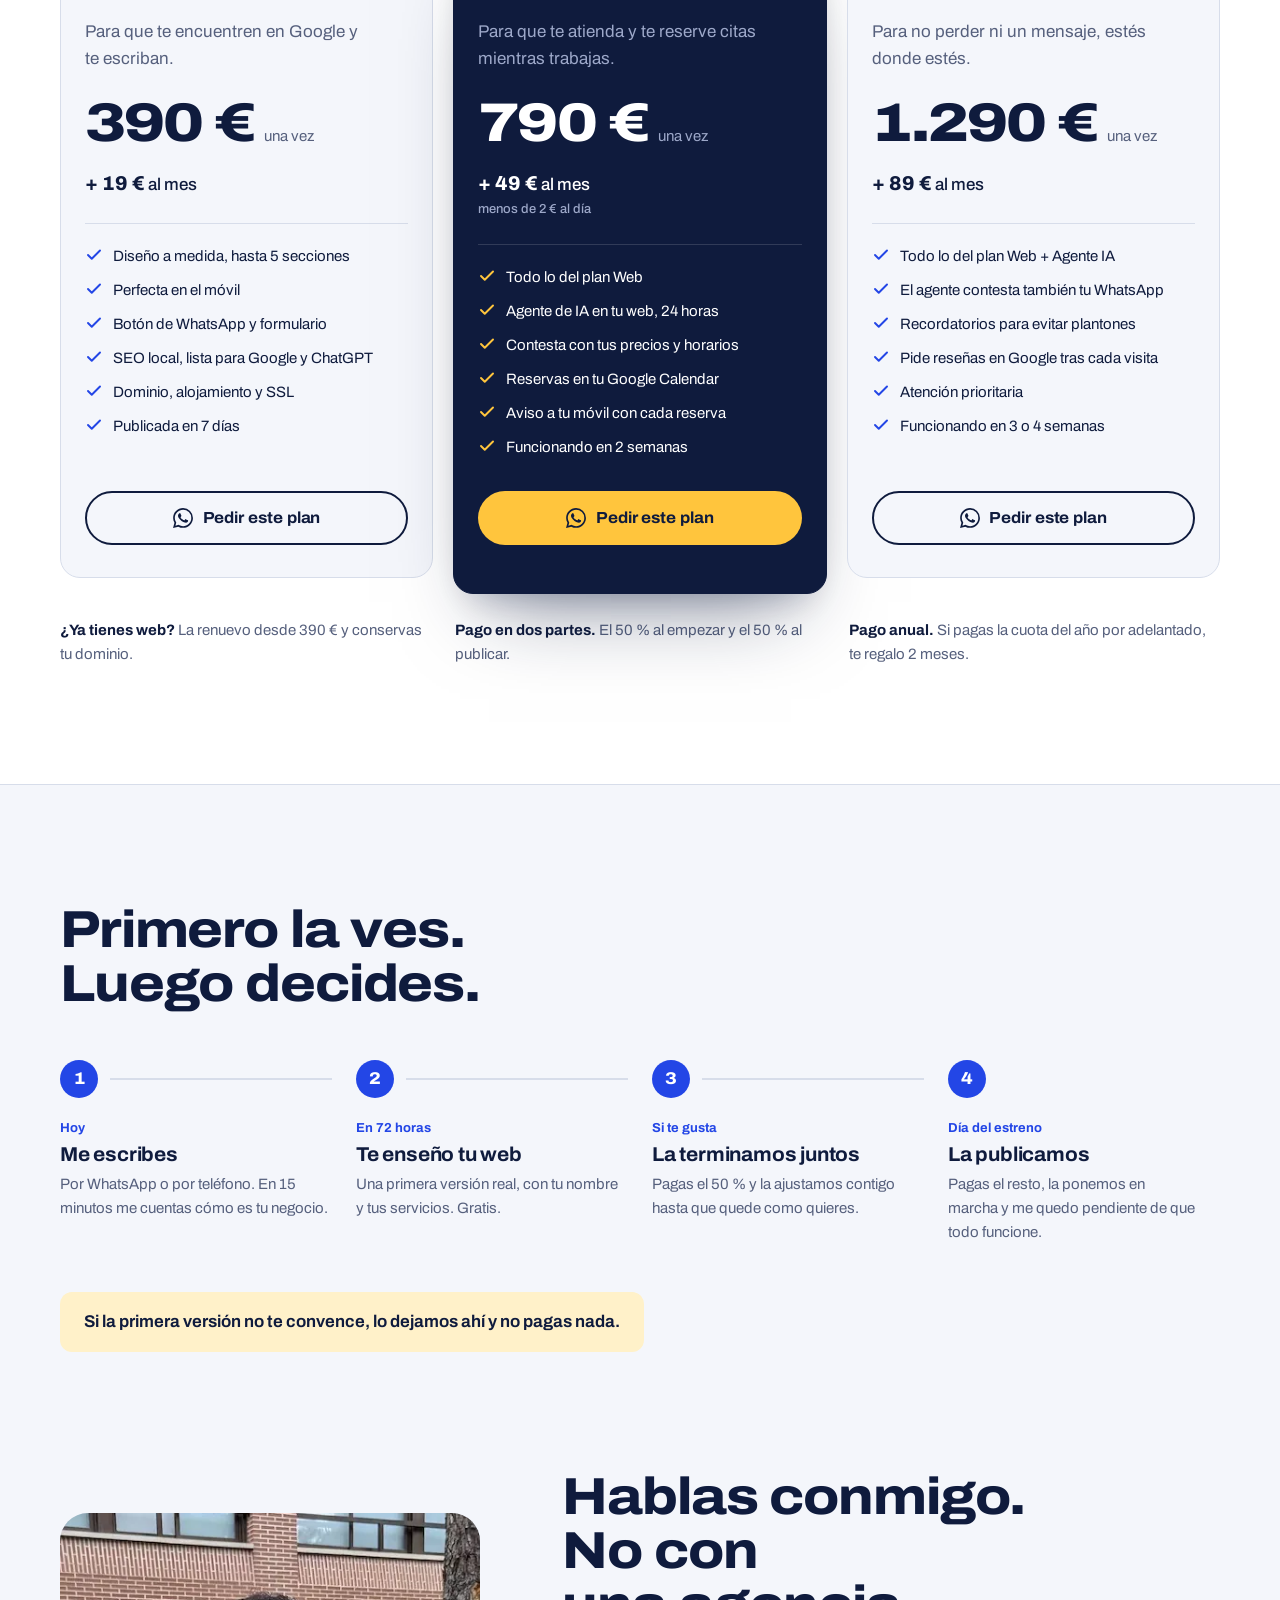
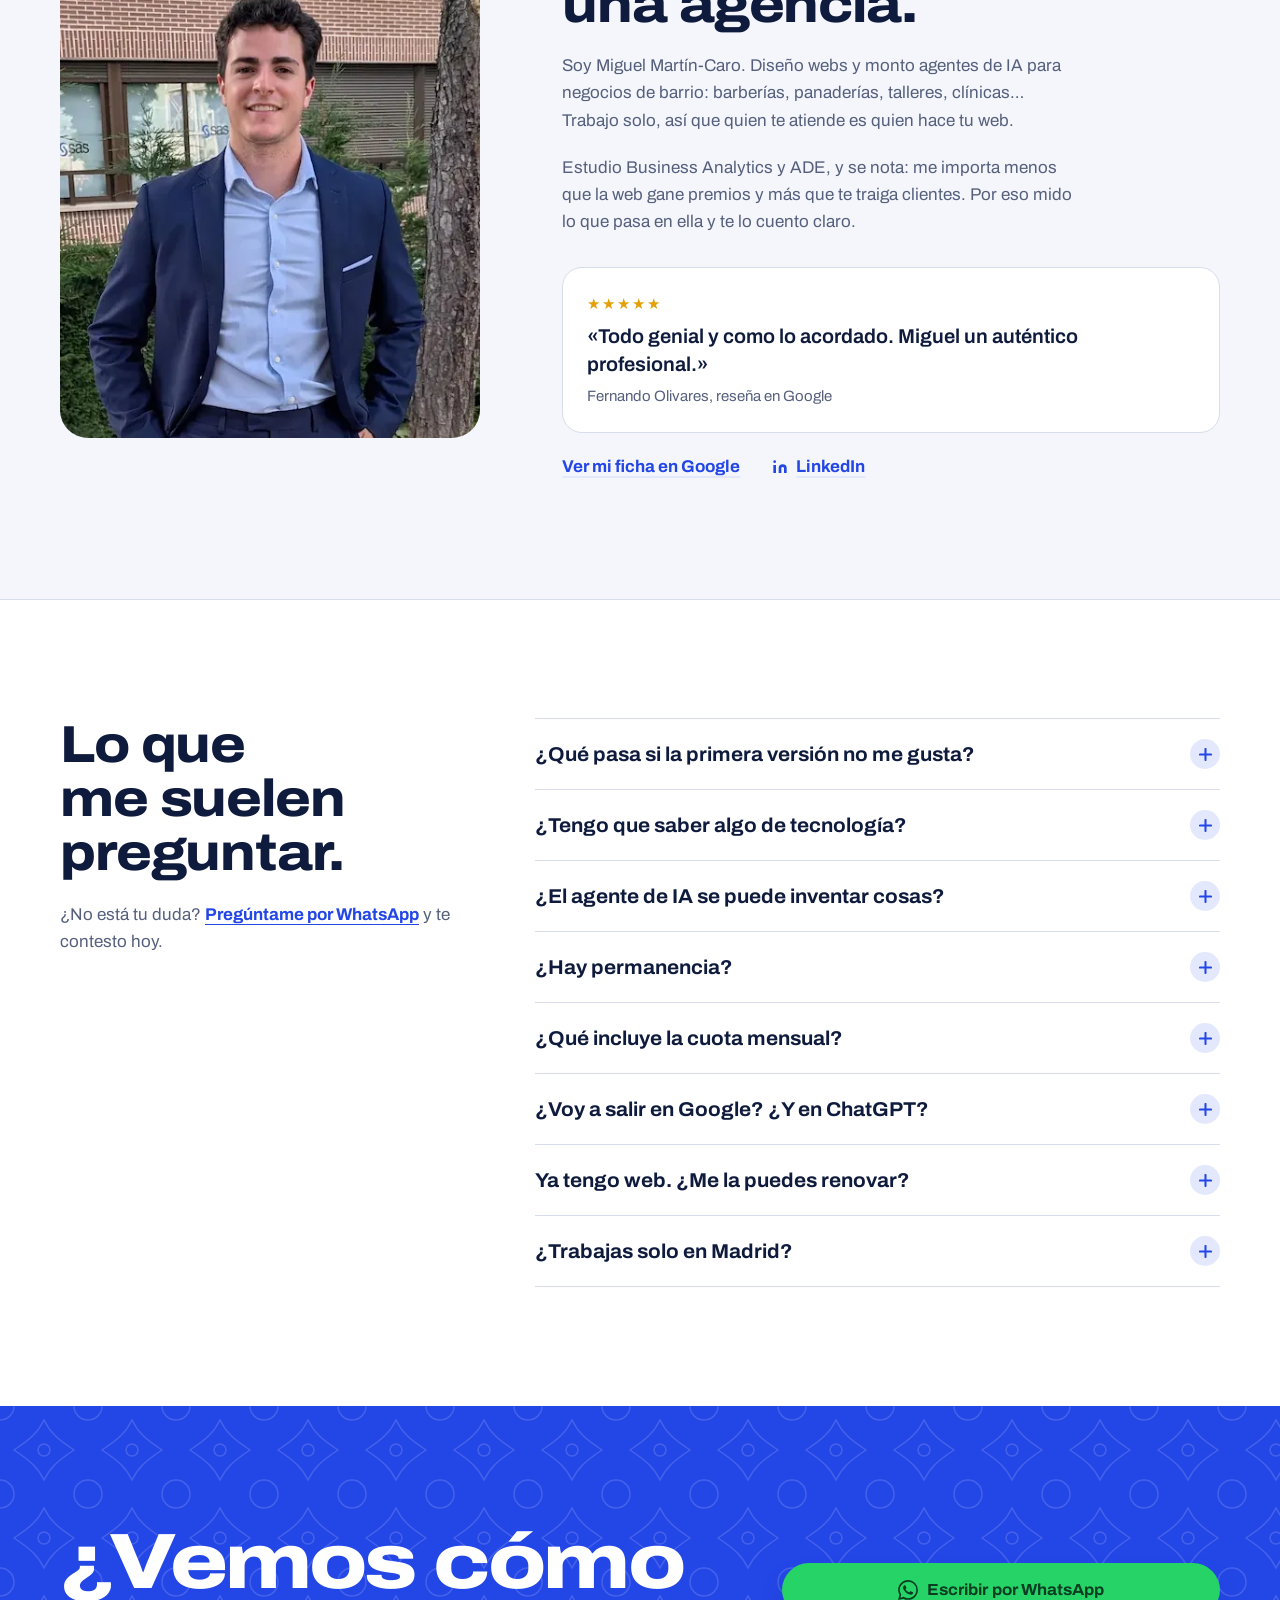
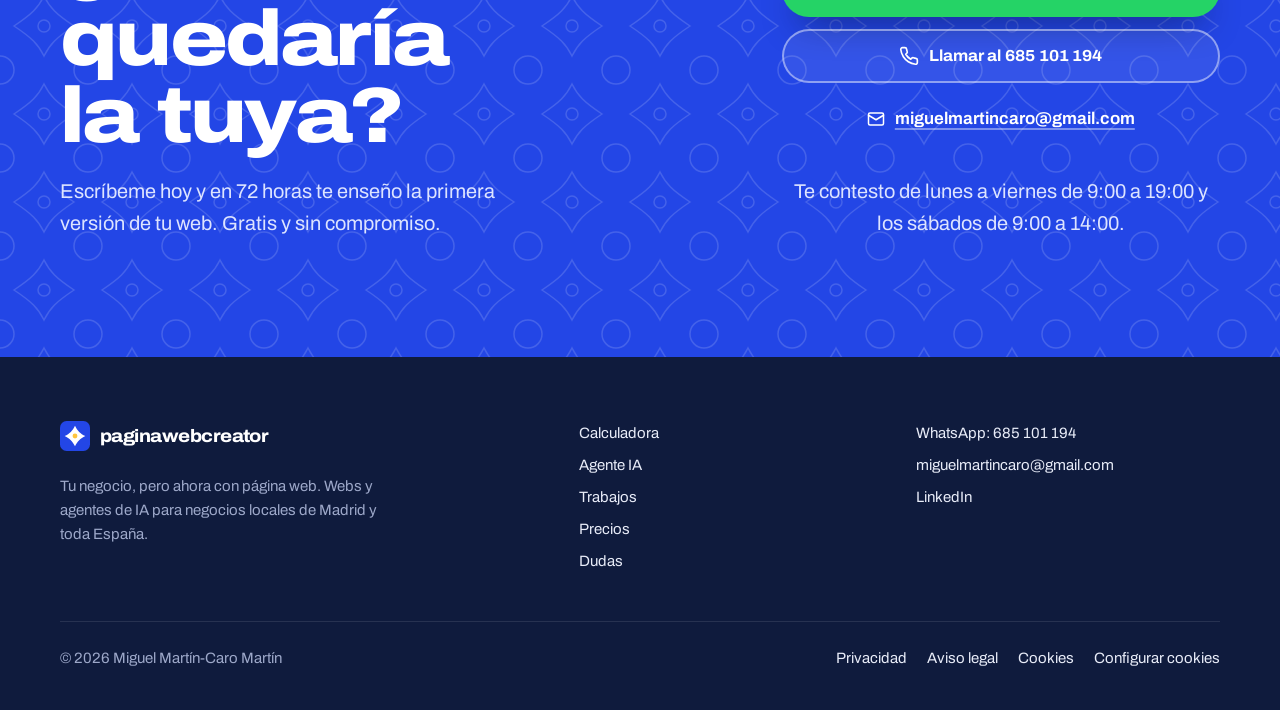
==== commit 397afcd2: "Redesign: new brand, live site builder, loss calculator and cookie consent Synced from MiguelUFV/n8n" ====
--- a/index.html
+++ b/index.html
@@ -1,2436 +1,653 @@
 <!DOCTYPE html>
 <html lang="es">
 <head>
-  <!-- Google tag (gtag.js) -->
-  <script async src="https://www.googletagmanager.com/gtag/js?id=G-G00TCQQY14"></script>
-  <script>
-    window.dataLayer = window.dataLayer || [];
-    function gtag(){dataLayer.push(arguments);}
-    gtag('js', new Date());
-    gtag('config', 'G-G00TCQQY14');
-  </script>
-  <meta charset="UTF-8" />
-  <meta name="viewport" content="width=device-width, initial-scale=1.0" />
-  <title>WEB-IA — Páginas web con IA para negocios locales</title>
-  <meta name="description" content="WEB-IA: webs profesionales con inteligencia artificial para negocios locales. Tu web atiende clientes y agenda citas 24/7. Primera consulta gratis. Madrid y toda España." />
-  <meta name="google-site-verification" content="N-nMWRoItJf7UJkpTNDFHOh5LKkkJV45Gb6LTDLopDE" />
-  <meta name="google-site-verification" content="RG1GCa9X8iX0cRjtRYejLO1hgtfebGz0P8L5Ah1J7dY" />
-  <link rel="canonical" href="https://paginawebcreator.com/" />
-  <link rel="preconnect" href="https://fonts.googleapis.com" />
-  <link href="https://fonts.googleapis.com/css2?family=Bricolage+Grotesque:opsz,wght@12..96,300;12..96,400;12..96,500;12..96,600;12..96,700;12..96,800&family=DM+Sans:wght@300;400;500&family=Playfair+Display:wght@400;500;600;700&display=swap" rel="stylesheet" />
-
-  <style>
-    *, *::before, *::after { box-sizing: border-box; margin: 0; padding: 0; }
-
-    :root {
-      --bg:      #09080b;
-      --bg-1:    #110f14;
-      --bg-2:    #1a1720;
-      --bg-3:    #231f2c;
-      --border:  #26222f;
-      --border-2:#38334a;
-      --o:       #f97316;
-      --o2:      #ea580c;
-      --o-dim:   rgba(249,115,22,0.1);
-      --o-glow:  rgba(249,115,22,0.18);
-      --text:    #f5f2f0;
-      --text-2:  #9e99b0;
-      --text-3:  #5c5870;
-      --r:       8px;
-      --r-lg:    14px;
+<meta charset="utf-8">
+<meta name="viewport" content="width=device-width, initial-scale=1">
+<script>document.documentElement.classList.add('js');</script>
+<title>Páginas web con IA para negocios locales en Madrid | paginawebcreator</title>
+<meta name="description" content="Tu negocio, pero ahora con página web. Webs para negocios locales con un agente de IA que contesta mensajes y reserva citas las 24 horas. Primera versión gratis en 72 horas. Desde 390 €.">
+<link rel="canonical" href="https://paginawebcreator.com/">
+<meta name="theme-color" content="#F4F6FB">
+<meta name="google-site-verification" content="N-nMWRoItJf7UJkpTNDFHOh5LKkkJV45Gb6LTDLopDE">
+<meta name="google-site-verification" content="RG1GCa9X8iX0cRjtRYejLO1hgtfebGz0P8L5Ah1J7dY">
+
+<meta property="og:type" content="website">
+<meta property="og:locale" content="es_ES">
+<meta property="og:site_name" content="paginawebcreator">
+<meta property="og:url" content="https://paginawebcreator.com/">
+<meta property="og:title" content="Tu negocio, pero ahora con página web">
+<meta property="og:description" content="Webs y agentes de IA para negocios locales. Mira cómo quedaría la tuya y te la enseño gratis en 72 horas.">
+<meta property="og:image" content="https://paginawebcreator.com/assets/og.png">
+<meta property="og:image:width" content="1200">
+<meta property="og:image:height" content="630">
+<meta property="og:image:alt" content="Tu negocio, pero ahora con página web. paginawebcreator.com">
+<meta name="twitter:card" content="summary_large_image">
+
+<link rel="icon" href="favicon.svg" type="image/svg+xml">
+<link rel="icon" href="favicon-32x32.png" sizes="32x32" type="image/png">
+<link rel="apple-touch-icon" href="apple-touch-icon.png">
+<link rel="manifest" href="site.webmanifest">
+<link rel="preload" href="assets/fonts/archivo-latin.woff2" as="font" type="font/woff2" crossorigin>
+<link rel="stylesheet" href="assets/css/sitio.css">
+<script defer src="assets/js/sitio.js"></script>
+
+<script type="application/ld+json">
+{
+  "@context": "https://schema.org",
+  "@graph": [
+    {
+      "@type": "ProfessionalService",
+      "@id": "https://paginawebcreator.com/#negocio",
+      "name": "Pagina-Web Creator",
+      "alternateName": "paginawebcreator",
+      "description": "Páginas web y agentes de inteligencia artificial para negocios locales: webs a medida con SEO local y asistentes que contestan mensajes y reservan citas las 24 horas.",
+      "url": "https://paginawebcreator.com/",
+      "logo": "https://paginawebcreator.com/android-chrome-512x512.png",
+      "image": "https://paginawebcreator.com/assets/og.png",
+      "telephone": "+34685101194",
+      "email": "miguelmartincaro@gmail.com",
+      "founder": { "@id": "https://paginawebcreator.com/#miguel" },
+      "address": { "@type": "PostalAddress", "addressLocality": "Madrid", "addressRegion": "Comunidad de Madrid", "addressCountry": "ES" },
+      "areaServed": [{ "@type": "City", "name": "Madrid" }, { "@type": "Country", "name": "España" }],
+      "priceRange": "390 € - 1.290 €",
+      "openingHoursSpecification": [
+        { "@type": "OpeningHoursSpecification", "dayOfWeek": ["Monday", "Tuesday", "Wednesday", "Thursday", "Friday"], "opens": "09:00", "closes": "19:00" },
+        { "@type": "OpeningHoursSpecification", "dayOfWeek": "Saturday", "opens": "09:00", "closes": "14:00" }
+      ],
+      "sameAs": [
+        "https://www.linkedin.com/in/miguel-mart%C3%ADn-caro-mart%C3%ADn-402328208",
+        "https://www.google.com/maps?cid=7241256061988564343"
+      ],
+      "hasOfferCatalog": {
+        "@type": "OfferCatalog",
+        "name": "Planes",
+        "itemListElement": [
+          { "@type": "Offer", "name": "Web", "description": "Web a medida de hasta 5 secciones, SEO local, dominio, alojamiento y SSL. Publicada en 7 días. Cuota de 19 € al mes.", "price": "390", "priceCurrency": "EUR" },
+          { "@type": "Offer", "name": "Web + Agente IA", "description": "Web a medida más un agente de IA que contesta a tus clientes y reserva citas en tu Google Calendar las 24 horas. Cuota de 49 € al mes.", "price": "790", "priceCurrency": "EUR" },
+          { "@type": "Offer", "name": "Todo en WhatsApp", "description": "Web, agente de IA en la web y en WhatsApp, recordatorios automáticos y petición de reseñas en Google. Cuota de 89 € al mes.", "price": "1290", "priceCurrency": "EUR" }
+        ]
+      }
+    },
+    {
+      "@type": "Person",
+      "@id": "https://paginawebcreator.com/#miguel",
+      "name": "Miguel Martín-Caro Martín",
+      "alternateName": "Miguel Martín Caro",
+      "jobTitle": "Diseñador web y de agentes de IA",
+      "image": "https://paginawebcreator.com/assets/miguel-retrato.webp",
+      "sameAs": ["https://www.linkedin.com/in/miguel-mart%C3%ADn-caro-mart%C3%ADn-402328208"],
+      "worksFor": { "@id": "https://paginawebcreator.com/#negocio" },
+      "knowsAbout": ["Diseño web para negocios locales", "SEO local", "Agentes de inteligencia artificial", "Automatización con n8n", "GEO (Generative Engine Optimization)"]
+    },
+    {
+      "@type": "WebSite",
+      "@id": "https://paginawebcreator.com/#web",
+      "url": "https://paginawebcreator.com/",
+      "name": "paginawebcreator",
+      "inLanguage": "es-ES",
+      "publisher": { "@id": "https://paginawebcreator.com/#negocio" }
+    },
+    {
+      "@type": "FAQPage",
+      "mainEntity": [
+        { "@type": "Question", "name": "¿Qué pasa si la primera versión no me gusta?", "acceptedAnswer": { "@type": "Answer", "text": "Nada. Me dices qué no te convence y lo dejamos ahí, sin pagar nada. Si te gusta, seguimos y la ajustamos contigo hasta que quede como quieres." } },
+        { "@type": "Question", "name": "¿Tengo que saber algo de tecnología?", "acceptedAnswer": { "@type": "Answer", "text": "No. Me encargo del dominio, el alojamiento, los textos y la puesta en marcha. Tú solo me cuentas cómo es tu negocio y me mandas algunas fotos si las tienes." } },
+        { "@type": "Question", "name": "¿El agente de IA se puede inventar cosas?", "acceptedAnswer": { "@type": "Answer", "text": "Solo responde con la información que tú me das: servicios, precios, horarios y normas. Antes de activarlo lo pruebas tú. Si un cliente pregunta algo que no sabe, le dice que lo consulta y te avisa." } },
+        { "@type": "Question", "name": "¿Hay permanencia?", "acceptedAnswer": { "@type": "Answer", "text": "No. La cuota es mes a mes y puedes darte de baja cuando quieras. La web es tuya: si un día te vas, te doy los archivos y te ayudo a llevarte el dominio." } },
+        { "@type": "Question", "name": "¿Qué incluye la cuota mensual?", "acceptedAnswer": { "@type": "Answer", "text": "Dominio, alojamiento, certificado de seguridad, copias de seguridad, cambios pequeños como horarios, precios o fotos, y soporte por WhatsApp. En los planes con agente, también el coste de la IA y su mantenimiento." } },
+        { "@type": "Question", "name": "¿Voy a salir en Google? ¿Y en ChatGPT?", "acceptedAnswer": { "@type": "Answer", "text": "Todas las webs salen con SEO local: textos pensados para búsquedas de tu zona, datos estructurados y alta en Google Search Console. También las preparo para que asistentes como ChatGPT o Gemini entiendan tu negocio. Nadie honesto puede garantizarte el primer puesto, pero sí una web bien hecha para competir." } },
+        { "@type": "Question", "name": "Ya tengo web. ¿Me la puedes renovar?", "acceptedAnswer": { "@type": "Answer", "text": "Sí, desde 390 € y sin perder tu dominio. Preparo la nueva versión en paralelo y hacemos el cambio sin que tu web deje de funcionar ni un día." } },
+        { "@type": "Question", "name": "¿Trabajas solo en Madrid?", "acceptedAnswer": { "@type": "Answer", "text": "Trabajo con negocios de toda España por videollamada y WhatsApp. Si estás en Madrid, también podemos vernos en persona." } }
+      ]
     }
-
-    html { scroll-behavior: smooth; }
-
-    body {
-      font-family: 'DM Sans', sans-serif;
-      background: var(--bg);
-      color: var(--text);
-      line-height: 1.6;
-      -webkit-font-smoothing: antialiased;
-      overflow-x: hidden;
-    }
-
-    /* Grain overlay */
-    body::after {
-      content: '';
-      position: fixed; inset: -50%; z-index: 1000; pointer-events: none;
-      opacity: 0.032;
-      background-image: url("data:image/svg+xml,<svg xmlns='http://www.w3.org/2000/svg' width='300' height='300'><filter id='n'><feTurbulence baseFrequency='0.75' numOctaves='4' stitchTiles='stitch'/><feColorMatrix type='saturate' values='0'/></filter><rect width='300' height='300' filter='url(%23n)'/></svg>");
-      animation: grain .4s steps(1) infinite;
-    }
-    @keyframes grain {
-      0%   { transform: translate(0,0); }
-      20%  { transform: translate(-2%,-3%); }
-      40%  { transform: translate(3%,1%); }
-      60%  { transform: translate(-1%,4%); }
-      80%  { transform: translate(2%,-2%); }
-      100% { transform: translate(-3%,2%); }
-    }
-
-    h1,h2,h3,h4,h5 { font-family: 'Bricolage Grotesque', sans-serif; }
-
-    /* ── NAVBAR ─────────────────────────────────────────────────── */
-    nav {
-      position: fixed; top: 0; left: 0; right: 0; z-index: 500;
-      height: 58px;
-      display: flex; align-items: center; justify-content: space-between;
-      padding: 0 2rem;
-      background: rgba(9,8,11,0.85);
-      backdrop-filter: blur(20px);
-      border-bottom: 1px solid var(--border);
-    }
-
-    .logo {
-      font-family: 'Bricolage Grotesque', sans-serif;
-      font-size: 0.95rem; font-weight: 700; letter-spacing: -0.01em;
-      color: var(--text); text-decoration: none;
-      display: flex; align-items: center; gap: 0.6rem;
-      transition: transform .25s cubic-bezier(.34,1.56,.64,1), filter .25s;
-    }
-    .logo:hover {
-      transform: scale(1.08);
-      filter: drop-shadow(0 0 14px rgba(249,115,22,0.55));
-    }
-    .logo-mark {
-      width: 28px; height: 28px; border-radius: 7px;
-      background: var(--o);
-      display: flex; align-items: center; justify-content: center;
-      flex-shrink: 0; font-size: 0.8rem; font-weight: 800; color: #fff;
-      font-family: 'Bricolage Grotesque', sans-serif;
-      transition: background .25s, box-shadow .25s;
-    }
-    .logo:hover .logo-mark {
-      background: linear-gradient(135deg, #f97316, #fb923c, #fbbf24);
-      box-shadow: 0 0 22px rgba(249,115,22,0.55);
-    }
-    .logo-text { transition: color .2s, text-shadow .2s; }
-    .logo:hover .logo-text {
-      color: var(--o);
-      text-shadow: 0 0 18px rgba(249,115,22,0.5);
-    }
-
-    .nav-right { display: flex; gap: 0.2rem; align-items: center; }
-
-    .nav-link {
-      color: var(--text-2); text-decoration: none;
-      font-size: 0.85rem; font-weight: 400;
-      padding: 0.4rem 0.75rem; border-radius: var(--r);
-      transition: color .15s, background .15s, transform .18s cubic-bezier(.34,1.56,.64,1);
-    }
-    .nav-link:hover {
-      color: var(--text); background: var(--bg-2);
-      transform: translateY(-2px) scale(1.05);
-    }
-
-    .nav-cta {
-      background: var(--o); color: #fff;
-      font-weight: 500; font-size: 0.85rem;
-      padding: 0.45rem 1.1rem; border-radius: var(--r);
-      text-decoration: none;
-      transition: background .15s, transform .1s;
-    }
-    .nav-cta:hover { background: var(--o2); transform: translateY(-1px); }
-
-    /* ── PROGRESS BAR ────────────────────────────────────────────── */
-    .quiz-progress-bar {
-      position: fixed; top: 58px; left: 0; right: 0; z-index: 499;
-      height: 2px; background: var(--border);
-    }
-    .quiz-progress-fill {
-      height: 100%;
-      background: linear-gradient(90deg, var(--o), #fb923c);
-      transition: width .5s cubic-bezier(.4,0,.2,1);
-      width: 0%;
-    }
-
-    /* ── HERO ────────────────────────────────────────────────────── */
-    #inicio {
-      min-height: 100vh;
-      display: flex;
-      align-items: center;
-      justify-content: center;
-      padding: 100px 2rem 5rem;
-      position: relative; overflow: hidden;
-    }
-
-    /* Atmospheric background */
-    #inicio::before {
-      content: '';
-      position: absolute; inset: 0; pointer-events: none; z-index: 0;
-      background:
-        radial-gradient(ellipse 70% 55% at 50% -5%, rgba(249,115,22,0.14) 0%, transparent 65%),
-        radial-gradient(ellipse 40% 30% at 75% 60%, rgba(234,88,12,0.07) 0%, transparent 55%),
-        radial-gradient(ellipse 35% 25% at 20% 70%, rgba(249,115,22,0.05) 0%, transparent 50%);
-    }
-
-    #inicio > * { position: relative; z-index: 1; }
-
-    /* Logo display */
-    .hero-brand {
-      display: flex; flex-direction: column; align-items: center;
-      text-align: center; margin-bottom: 1rem;
-    }
-
-    .hero-logo-mark {
-      width: 64px; height: 64px; border-radius: 16px;
-      background: var(--o);
-      display: flex; align-items: center; justify-content: center;
-      font-family: 'Bricolage Grotesque', sans-serif;
-      font-size: 1.8rem; font-weight: 800; color: #fff;
-      margin-bottom: 1.25rem;
-      box-shadow: 0 0 60px rgba(249,115,22,0.3);
-    }
-
-    .hero-title {
-      font-family: 'Bricolage Grotesque', sans-serif;
-      font-size: clamp(3rem, 9vw, 7rem);
-      font-weight: 800; letter-spacing: -0.04em;
-      line-height: 0.95; text-align: center;
-      margin-bottom: 1.25rem;
-    }
-
-    .hero-title .accent { color: var(--o); }
-
-    .hero-tagline {
-      font-size: clamp(1rem, 2.5vw, 1.3rem);
-      color: var(--text-2); font-weight: 300;
-      letter-spacing: 0.01em; margin-bottom: 3rem;
-      max-width: 480px; text-align: center;
-    }
-
-    .hero-divider {
-      width: 100%; max-width: 640px;
-      height: 1px; background: var(--border);
-      margin-bottom: 2.5rem;
-      position: relative;
-    }
-    .hero-divider::after {
-      content: 'CONFIGURA TU WEB';
-      position: absolute; top: 50%; left: 50%;
-      transform: translate(-50%, -50%);
-      background: var(--bg); padding: 0 1rem;
-      font-size: 0.65rem; font-weight: 600; letter-spacing: 0.15em;
-      color: var(--text-3);
-      font-family: 'DM Sans', sans-serif;
-    }
-
-    /* ── QUIZ ────────────────────────────────────────────────────── */
-    .quiz-wrap { width: 100%; max-width: 640px; }
-
-    .quiz-step-indicator {
-      font-size: 0.78rem; color: var(--text-3);
-      margin-bottom: 1.75rem; text-align: center;
-      font-family: 'DM Sans', sans-serif; letter-spacing: 0.04em;
-    }
-
-    .quiz-step {
-      display: none;
-      animation: stepIn .3s cubic-bezier(.4,0,.2,1);
-    }
-    .quiz-step.active { display: block; }
-
-    @keyframes stepIn {
-      from { opacity: 0; transform: translateY(12px); }
-      to   { opacity: 1; transform: translateY(0); }
-    }
-
-    .quiz-question {
-      font-family: 'Bricolage Grotesque', sans-serif;
-      font-size: clamp(1.4rem, 3.5vw, 2rem);
-      font-weight: 700; letter-spacing: -0.025em;
-      line-height: 1.2; margin-bottom: 0.4rem; text-align: center;
-    }
-
-    .quiz-sub {
-      font-size: 0.85rem; color: var(--text-3);
-      margin-bottom: 1.75rem; text-align: center;
-    }
-
-    .opts {
-      display: grid;
-      grid-template-columns: repeat(auto-fit, minmax(150px, 1fr));
-      gap: 0.6rem; margin-bottom: 2rem;
-    }
-    .opts.cols-3 { grid-template-columns: repeat(3, 1fr); }
-
-    .opt {
-      background: var(--bg-1);
-      border: 1.5px solid var(--border-2);
-      border-radius: var(--r-lg);
-      padding: 1rem 0.9rem;
-      cursor: pointer; text-align: left;
-      transition: all .15s cubic-bezier(.4,0,.2,1);
-      position: relative; user-select: none;
-    }
-    .opt:hover {
-      border-color: var(--o);
-      background: var(--o-dim);
-      transform: translateY(-2px);
-    }
-    .opt.selected {
-      border-color: var(--o);
-      background: rgba(249,115,22,0.12);
-    }
-    .opt.selected .opt-check { opacity: 1; transform: scale(1); }
-
-    .opt-check {
-      position: absolute; top: 0.55rem; right: 0.55rem;
-      width: 17px; height: 17px; border-radius: 50%;
-      background: var(--o);
-      display: flex; align-items: center; justify-content: center;
-      opacity: 0; transform: scale(0.4);
-      transition: all .18s cubic-bezier(.34,1.56,.64,1);
-    }
-    .opt-check svg { width: 9px; height: 9px; }
-
-    .opt-label {
-      font-family: 'Bricolage Grotesque', sans-serif;
-      font-size: 0.88rem; font-weight: 600; color: var(--text); line-height: 1.3;
-    }
-    .opt.selected .opt-label { color: var(--o); }
-    .opt-desc { font-size: 0.75rem; color: var(--text-3); margin-top: 0.2rem; }
-
-    .quiz-nav {
-      display: flex; align-items: center; justify-content: center; gap: 1rem;
-    }
-
-    .btn-quiz-next {
-      background: var(--o); color: #fff;
-      padding: 0.75rem 2rem; border-radius: var(--r);
-      font-family: 'Bricolage Grotesque', sans-serif;
-      font-weight: 700; font-size: 0.9rem;
-      border: none; cursor: pointer;
-      display: inline-flex; align-items: center; gap: 0.5rem;
-      opacity: 0.35; pointer-events: none;
-      transition: background .15s, transform .15s, opacity .2s;
-    }
-    .btn-quiz-next.ready { opacity: 1; pointer-events: all; }
-    .btn-quiz-next.ready:hover { background: var(--o2); transform: translateY(-1px); }
-
-    .btn-quiz-back {
-      background: none; border: none; cursor: pointer;
-      color: var(--text-3); font-size: 0.82rem;
-      display: flex; align-items: center; gap: 0.3rem;
-      padding: 0.5rem; border-radius: var(--r);
-      transition: color .15s;
-      font-family: 'DM Sans', sans-serif;
-    }
-    .btn-quiz-back:hover { color: var(--text-2); }
-
-    /* ── RESULT ──────────────────────────────────────────────────── */
-    #quiz-result {
-      display: none;
-      animation: stepIn .4s cubic-bezier(.4,0,.2,1);
-    }
-    #quiz-result.active { display: block; }
-
-    .result-card {
-      background: var(--bg-1);
-      border: 1px solid var(--border-2);
-      border-radius: var(--r-lg);
-      padding: 1.75rem; margin-bottom: 1.5rem;
-      text-align: left;
-    }
-
-    .result-header {
-      display: flex; align-items: center; gap: 0.75rem;
-      margin-bottom: 1.25rem; padding-bottom: 1.25rem;
-      border-bottom: 1px solid var(--border);
-    }
-
-    .result-icon {
-      width: 40px; height: 40px; border-radius: var(--r);
-      background: var(--o-dim); border: 1px solid rgba(249,115,22,0.25);
-      display: flex; align-items: center; justify-content: center;
-      color: var(--o); flex-shrink: 0;
-    }
-
-    .result-header h3 {
-      font-size: 0.95rem; font-weight: 700; margin-bottom: 0.1rem;
-    }
-    .result-header p { font-size: 0.78rem; color: var(--text-3); }
-
-    .result-rows { display: flex; flex-direction: column; gap: 0.7rem; }
-
-    .result-row { display: flex; align-items: flex-start; gap: 0.75rem; }
-    .result-row-label {
-      font-size: 0.75rem; color: var(--text-3); width: 80px; flex-shrink: 0;
-      padding-top: 0.15rem; font-weight: 500;
-    }
-    .result-row-value {
-      font-size: 0.85rem; color: var(--text); font-weight: 500;
-      flex: 1; display: flex; flex-wrap: wrap; gap: 0.3rem;
-    }
-
-    .result-tag {
-      background: var(--o-dim); border: 1px solid rgba(249,115,22,0.2);
-      color: var(--o); font-size: 0.72rem; font-weight: 600;
-      padding: 0.18rem 0.55rem; border-radius: 999px;
-    }
-
-    .result-cta-wrap { text-align: center; }
-
-    .btn-hazlo {
-      background: var(--o);
-      color: #fff; padding: 0.9rem 2.5rem;
-      border-radius: var(--r);
-      font-family: 'Bricolage Grotesque', sans-serif;
-      font-weight: 700; font-size: 1rem;
-      text-decoration: none; display: inline-flex;
-      align-items: center; gap: 0.5rem;
-      border: none; cursor: pointer;
-      box-shadow: 0 0 50px rgba(249,115,22,0.25);
-      transition: transform .15s, background .15s, box-shadow .2s;
-    }
-    .btn-hazlo:hover {
-      background: var(--o2);
-      transform: translateY(-2px);
-      box-shadow: 0 8px 50px rgba(249,115,22,0.4);
-    }
-
-    .result-restart {
-      margin-top: 1rem; font-size: 0.78rem; color: var(--text-3);
-    }
-    .result-restart button {
-      background: none; border: none; cursor: pointer;
-      color: var(--text-3); text-decoration: underline;
-      font-family: 'DM Sans', sans-serif; font-size: 0.78rem;
-    }
-    .result-restart button:hover { color: var(--text-2); }
-
-    /* ── SHARED LAYOUT ───────────────────────────────────────────── */
-    .container { max-width: 1080px; margin: 0 auto; }
-    section:not(#inicio) { padding: 5rem 2rem; }
-
-    .sec-label {
-      font-size: 0.68rem; font-weight: 600; letter-spacing: 0.12em;
-      text-transform: uppercase; color: var(--o);
-      margin-bottom: 0.6rem; display: block;
-    }
-    .sec-title {
-      font-family: 'Bricolage Grotesque', sans-serif;
-      font-size: clamp(1.5rem, 3.5vw, 2.2rem);
-      font-weight: 700; letter-spacing: -0.025em; line-height: 1.2;
-      margin-bottom: 0.75rem;
-    }
-    .sec-desc { color: var(--text-2); font-size: 0.93rem; max-width: 460px; line-height: 1.7; }
-    .sec-head { margin-bottom: 2.75rem; }
-
-    /* ── DEMOS ───────────────────────────────────────────────────── */
-    #demos {
-      background: var(--bg); border-top: 1px solid var(--border);
-    }
-
-    .demo-tabs {
-      display: flex; gap: 0.4rem;
-      margin-bottom: 2.25rem;
-    }
-    .demo-tab {
-      background: transparent;
-      border: 1px solid var(--border);
-      color: var(--text-2);
-      font-family: 'DM Sans', sans-serif;
-      font-size: 0.82rem; font-weight: 500;
-      padding: 0.45rem 1.1rem; border-radius: 999px;
-      cursor: pointer; transition: all .18s;
-    }
-    .demo-tab:hover { border-color: var(--border-2); color: var(--text); }
-    .demo-tab.active {
-      background: var(--o-dim);
-      border-color: rgba(249,115,22,0.35);
-      color: var(--o);
-    }
-
-    /* Browser mockup */
-    .browser-wrap {
-      border-radius: var(--r-lg);
-      overflow: hidden;
-      border: 1px solid var(--border-2);
-      box-shadow: 0 40px 80px rgba(0,0,0,0.55), 0 0 0 1px var(--border);
-      background: var(--bg-1);
-      position: relative;
-    }
-
-    .browser-chrome {
-      display: flex; align-items: center; gap: 0.9rem;
-      padding: 0 1rem;
-      height: 40px;
-      background: var(--bg-2);
-      border-bottom: 1px solid var(--border);
-      flex-shrink: 0;
-    }
-    .browser-dots { display: flex; gap: 5px; flex-shrink: 0; }
-    .browser-dots span {
-      width: 10px; height: 10px; border-radius: 50%;
-    }
-    .browser-dots span:nth-child(1) { background: #ff5f57; }
-    .browser-dots span:nth-child(2) { background: #febc2e; }
-    .browser-dots span:nth-child(3) { background: #28c840; }
-
-    .browser-url {
-      flex: 1; background: var(--bg-3);
-      border: 1px solid var(--border);
-      border-radius: 6px;
-      height: 24px; padding: 0 0.65rem;
-      display: flex; align-items: center; gap: 0.4rem;
-      font-size: 0.73rem; color: var(--text-3);
-      max-width: 360px; margin: 0 auto;
-    }
-    .browser-url svg { color: var(--text-3); flex-shrink: 0; }
-
-    .browser-body {
-      position: relative;
-      aspect-ratio: 16/9;
-      background: var(--bg-1);
-      display: flex; align-items: center; justify-content: center;
-      overflow: hidden;
-    }
-
-    .demo-video-el {
-      width: 100%; height: 100%;
-      object-fit: cover;
-      display: block;
-      cursor: pointer;
-    }
-
-    .video-placeholder {
-      position: absolute; inset: 0;
-      display: flex; flex-direction: column;
-      align-items: center; justify-content: center;
-      background: var(--bg-1);
-      gap: 1rem;
-      transition: opacity .25s;
-    }
-    .video-placeholder.hidden { opacity: 0; pointer-events: none; }
-
-    .play-ring {
-      width: 72px; height: 72px; border-radius: 50%;
-      background: var(--o);
-      display: flex; align-items: center; justify-content: center;
-      cursor: pointer;
-      transition: transform .2s, box-shadow .2s;
-      box-shadow: 0 0 40px rgba(249,115,22,0.35);
-    }
-    .play-ring:hover { transform: scale(1.08); box-shadow: 0 0 60px rgba(249,115,22,0.5); }
-
-    .play-ring svg { margin-left: 4px; } /* optical center */
-
-    .video-placeholder p {
-      font-family: 'Bricolage Grotesque', sans-serif;
-      font-size: 0.9rem; font-weight: 600;
-      color: var(--text-2); letter-spacing: 0.02em;
-    }
-
-    /* No-video empty state */
-    .demo-empty {
-      display: flex; flex-direction: column;
-      align-items: center; justify-content: center;
-      gap: 0.75rem;
-      color: var(--text-3);
-      font-size: 0.82rem; text-align: center;
-    }
-    .demo-empty-icon {
-      width: 48px; height: 48px; border-radius: 50%;
-      border: 1px dashed var(--border-2);
-      display: flex; align-items: center; justify-content: center;
-      color: var(--text-3);
-    }
-
-    .demo-badge {
-      display: inline-flex; align-items: center; gap: 0.5rem;
-      background: rgba(249,115,22,0.08); border: 1px solid rgba(249,115,22,0.2);
-      color: var(--o); font-size: 0.75rem; font-weight: 600;
-      padding: 0.3rem 0.8rem; border-radius: 999px; flex-shrink: 0;
-    }
-    .demo-dot {
-      width: 6px; height: 6px; border-radius: 50%;
-      background: var(--o); animation: blink 2s infinite;
-    }
-    @keyframes blink { 0%,100%{opacity:1} 50%{opacity:.35} }
-
-    .demo-caption {
-      display: flex; align-items: center; justify-content: space-between;
-      margin-top: 1.25rem; flex-wrap: wrap; gap: 0.75rem;
-    }
-    .demo-caption-info h4 {
-      font-size: 0.93rem; font-weight: 700; margin-bottom: 0.2rem;
-    }
-    .demo-caption-info p { font-size: 0.78rem; color: var(--text-2); }
-
-    /* ── SERVICIOS ───────────────────────────────────────────────── */
-    #servicios { background: var(--bg); border-top: 1px solid var(--border); }
-
-    .cards-grid {
-      display: grid; grid-template-columns: repeat(3,1fr);
-      border: 1px solid var(--border);
-      border-radius: var(--r-lg); overflow: hidden;
-    }
-
-    .card {
-      background: var(--bg-1); padding: 2rem;
-      position: relative; transition: background .2s;
-      border-right: 1px solid var(--border);
-    }
-    .card:last-child { border-right: none; }
-    .card:hover { background: var(--bg-2); }
-    .card.featured { background: var(--bg-2); }
-
-    .card-top {
-      display: flex; align-items: center; justify-content: space-between;
-      margin-bottom: 1.4rem;
-    }
-
-    .card-icon {
-      width: 36px; height: 36px; border-radius: var(--r);
-      background: var(--bg); border: 1px solid var(--border-2);
-      display: flex; align-items: center; justify-content: center;
-      color: var(--o);
-    }
-    .card.featured .card-icon { color: var(--o); }
-
-    .card-badge {
-      font-size: 0.66rem; font-weight: 700; letter-spacing: 0.06em;
-      text-transform: uppercase; color: var(--o);
-      background: var(--o-dim); border: 1px solid rgba(249,115,22,0.2);
-      padding: 0.18rem 0.55rem; border-radius: 999px;
-    }
-
-    .card h3 { font-size: 0.97rem; font-weight: 700; margin-bottom: 0.3rem; }
-    .card-price { font-size: 0.76rem; color: var(--text-3); margin-bottom: 0.9rem; }
-    .card p { color: var(--text-2); font-size: 0.84rem; line-height: 1.6; margin-bottom: 1.2rem; }
-
-    .card-list { list-style: none; display: flex; flex-direction: column; gap: 0.4rem; }
-    .card-list li {
-      font-size: 0.79rem; color: var(--text-2);
-      display: flex; align-items: flex-start; gap: 0.4rem;
-    }
-    .card-list li svg { color: var(--o); flex-shrink: 0; margin-top: 1px; opacity: 0.8; }
-
-    /* ── PROCESO ─────────────────────────────────────────────────── */
-    #proceso { background: var(--bg-1); border-top: 1px solid var(--border); }
-
-    .steps-grid {
-      display: grid; grid-template-columns: repeat(3,1fr);
-      border: 1px solid var(--border); border-radius: var(--r-lg); overflow: hidden;
-    }
-    .step {
-      padding: 2rem; border-right: 1px solid var(--border);
-      transition: background .2s;
-      cursor: default;
-    }
-    .step:last-child { border-right: none; }
-    .step:hover { background: rgba(249,115,22,0.04); }
-    .step:hover .step-ico {
-      background: var(--o-dim);
-      border-color: rgba(249,115,22,0.35);
-      opacity: 1;
-    }
-    .step-n {
-      font-size: 0.68rem; font-weight: 600; letter-spacing: 0.1em;
-      text-transform: uppercase; color: var(--text-3);
-      margin-bottom: 1.25rem;
-      display: flex; align-items: center; gap: 0.5rem;
-    }
-    .step-n::after { content: ''; height: 1px; flex: 1; background: var(--border); }
-    .step-ico {
-      width: 36px; height: 36px;
-      background: var(--bg); border: 1px solid var(--border-2);
-      border-radius: var(--r);
-      display: flex; align-items: center; justify-content: center;
-      color: var(--o); margin-bottom: 1rem; opacity: 0.85;
-    }
-    .step h3 { font-size: 0.95rem; font-weight: 700; margin-bottom: 0.4rem; }
-    .step p { color: var(--text-2); font-size: 0.82rem; line-height: 1.6; }
-
-    /* ── FAQ ─────────────────────────────────────────────────────── */
-    #faq { background: var(--bg); border-top: 1px solid var(--border); }
-
-    .faq-grid {
-      display: grid; grid-template-columns: 1fr 1fr;
-      border: 1px solid var(--border); border-radius: var(--r-lg);
-      overflow: hidden; max-width: 900px; margin: 0 auto;
-    }
-    .faq-item {
-      border-right: 1px solid var(--border);
-      border-bottom: 1px solid var(--border);
-      transition: background .2s;
-    }
-    .faq-item:hover { background: rgba(249,115,22,0.03); }
-    .faq-item:nth-child(even) { border-right: none; }
-    .faq-item:nth-last-child(-n+2) { border-bottom: none; }
-    .faq-q {
-      width: 100%; padding: 1.4rem 1.5rem;
-      display: flex; justify-content: space-between; align-items: flex-start;
-      background: none; border: none; cursor: pointer;
-      color: var(--text); font-size: 0.85rem; font-weight: 500;
-      text-align: left; gap: 1rem; transition: background .15s;
-      font-family: 'DM Sans', sans-serif;
-    }
-    .faq-q:hover { background: var(--bg-1); }
-    .faq-chevron {
-      flex-shrink: 0; width: 15px; height: 15px;
-      color: var(--text-3); transition: transform .2s, color .2s; margin-top: 2px;
-    }
-    .faq-item.open .faq-chevron { transform: rotate(180deg); color: var(--o); }
-    .faq-a { max-height: 0; overflow: hidden; transition: max-height .3s ease; }
-    .faq-item.open .faq-a { max-height: 220px; }
-    .faq-a p {
-      padding: 0 1.5rem 1.4rem; border-top: 1px solid var(--border);
-      padding-top: 0.9rem; color: var(--text-2); font-size: 0.82rem; line-height: 1.65;
-    }
-
-    /* ── RESERVAR ────────────────────────────────────────────────── */
-    #reservar { background: var(--bg-1); border-top: 1px solid var(--border); }
-
-    .reservar-layout {
-      display: grid; grid-template-columns: 1fr 2fr;
-      gap: 4rem; align-items: start;
-    }
-    .reservar-copy h2 {
-      font-family: 'Bricolage Grotesque', sans-serif;
-      font-size: clamp(1.3rem, 2.8vw, 1.8rem);
-      font-weight: 700; letter-spacing: -0.025em;
-      line-height: 1.25; margin-bottom: 1rem;
-    }
-    .reservar-copy p { color: var(--text-2); font-size: 0.85rem; line-height: 1.7; margin-bottom: 1.25rem; }
-    .reservar-items { display: flex; flex-direction: column; gap: 0.6rem; margin-bottom: 1.5rem; }
-    .reservar-item {
-      display: flex; align-items: center; gap: 0.6rem;
-      font-size: 0.82rem; color: var(--text-2);
-    }
-    .reservar-item svg { color: var(--o); flex-shrink: 0; opacity: 0.85; }
-    .reservar-wa { font-size: 0.76rem; color: var(--text-3); }
-    .reservar-wa a { color: var(--o); text-decoration: none; }
-    .reservar-wa a:hover { text-decoration: underline; }
-
-    #chat-inline {
-      width: 100%; height: 620px;
-      border-radius: var(--r-lg); overflow: hidden;
-      border: 1px solid var(--border-2);
-      position: sticky; top: 70px;
-    }
-
-    /* ── CTA ─────────────────────────────────────────────────────── */
-    #cta {
-      background: var(--bg); border-top: 1px solid var(--border);
-      text-align: center; padding: 5rem 2rem;
-      position: relative; overflow: hidden;
-    }
-    #cta::before {
-      content: '';
-      position: absolute; inset: 0; pointer-events: none;
-      background: radial-gradient(ellipse 60% 60% at 50% 100%, rgba(249,115,22,0.08) 0%, transparent 65%);
-    }
-    #cta h2 {
-      font-family: 'Bricolage Grotesque', sans-serif;
-      font-size: clamp(1.5rem, 3.5vw, 2.2rem);
-      font-weight: 700; letter-spacing: -0.025em; margin-bottom: 0.75rem;
-      position: relative;
-    }
-    #cta p {
-      color: var(--text-2); font-size: 0.9rem; max-width: 380px;
-      margin: 0 auto 2rem; line-height: 1.7; position: relative;
-    }
-
-    /* ── BUTTONS ─────────────────────────────────────────────────── */
-    .btn-primary {
-      background: var(--o); color: #fff;
-      padding: 0.65rem 1.5rem; border-radius: var(--r);
-      font-weight: 500; font-size: 0.875rem; text-decoration: none;
-      border: none; cursor: pointer;
-      transition: background .15s, transform .15s;
-      display: inline-flex; align-items: center; gap: 0.4rem;
-      font-family: 'DM Sans', sans-serif; position: relative;
-    }
-    .btn-primary:hover { background: var(--o2); transform: translateY(-1px); }
-
-    .btn-ghost {
-      background: transparent; color: var(--text-2);
-      padding: 0.65rem 1.5rem; border-radius: var(--r);
-      font-weight: 400; font-size: 0.875rem; text-decoration: none;
-      border: 1px solid var(--border-2);
-      transition: color .15s, background .15s;
-      display: inline-flex; align-items: center; gap: 0.4rem;
-      font-family: 'DM Sans', sans-serif;
-    }
-    .btn-ghost:hover { color: var(--text); background: var(--bg-2); }
-
-    /* ── SOBRE MÍ ────────────────────────────────────────────────── */
-    #sobre-mi { background: var(--bg-1); border-top: 1px solid var(--border); }
-
-    .about-layout {
-      display: grid; grid-template-columns: 300px 1fr;
-      gap: 5rem; align-items: center;
-    }
-
-    .about-photo-wrap {
-      display: flex; flex-direction: column; align-items: center; gap: 1.5rem;
-    }
-
-    .about-img-frame {
-      width: 220px; height: 220px; border-radius: 50%;
-      border: 2px solid var(--border-2);
-      box-shadow: 0 0 60px rgba(249,115,22,0.12);
-      overflow: hidden; flex-shrink: 0;
-      background: var(--bg-2);
-    }
-    .about-img-frame img {
-      width: 100%; height: 100%;
-      object-fit: cover; object-position: center top;
-      display: block;
-    }
-
-    .about-socials {
-      display: flex; gap: 0.6rem;
-    }
-    .about-social-btn {
-      width: 36px; height: 36px; border-radius: var(--r);
-      background: var(--bg-2); border: 1px solid var(--border-2);
-      display: flex; align-items: center; justify-content: center;
-      color: var(--text-3); text-decoration: none;
-      transition: color .15s, border-color .15s, background .15s;
-    }
-    .about-social-btn:hover {
-      color: var(--text); border-color: var(--o);
-      background: var(--o-dim);
-    }
-
-    .about-content { max-width: 520px; }
-    .about-content h2 {
-      font-family: 'Bricolage Grotesque', sans-serif;
-      font-size: clamp(1.6rem, 3vw, 2.2rem);
-      font-weight: 700; letter-spacing: -0.03em;
-      line-height: 1.2; margin-bottom: 1.1rem;
-    }
-    .about-content h2 em {
-      font-style: normal; color: var(--o);
-    }
-    .about-content p {
-      color: var(--text-2); font-size: 0.9rem; line-height: 1.75;
-      margin-bottom: 0.9rem;
-    }
-    .about-tags {
-      display: flex; flex-wrap: wrap; gap: 0.4rem; margin-top: 1.5rem;
-    }
-    .about-tag {
-      background: var(--bg-2); border: 1px solid var(--border);
-      color: var(--text-2); font-size: 0.75rem; font-weight: 500;
-      padding: 0.3rem 0.75rem; border-radius: 999px;
-      transition: background .18s, border-color .18s, color .18s, transform .18s;
-      cursor: default;
-    }
-    .about-tag:hover {
-      background: var(--o-dim);
-      border-color: rgba(249,115,22,0.4);
-      color: var(--o);
-      transform: translateY(-2px);
-    }
-
-    /* ── PRICING ─────────────────────────────────────────────────── */
-    #servicios { background: var(--bg); border-top: 1px solid var(--border); }
-
-    .pricing-toggle-wrap {
-      display: flex; align-items: center; gap: 0.85rem;
-      margin-bottom: 2.5rem; flex-wrap: wrap;
-    }
-    .pricing-toggle-label {
-      font-size: 0.84rem; color: var(--text-2); font-weight: 500;
-    }
-    .pricing-toggle-label.active { color: var(--text); }
-
-    .toggle-pill {
-      width: 44px; height: 24px; border-radius: 999px;
-      background: var(--bg-2); border: 1px solid var(--border-2);
-      position: relative; cursor: pointer;
-      transition: background .2s;
-    }
-    .toggle-pill.on { background: var(--o); border-color: var(--o); }
-    .toggle-knob {
-      position: absolute; top: 3px; left: 3px;
-      width: 16px; height: 16px; border-radius: 50%;
-      background: #fff; transition: transform .2s;
-    }
-    .toggle-pill.on .toggle-knob { transform: translateX(20px); }
-
-    .save-pill {
-      background: rgba(34,197,94,0.12); border: 1px solid rgba(34,197,94,0.25);
-      color: #4ade80; font-size: 0.7rem; font-weight: 600;
-      padding: 0.2rem 0.6rem; border-radius: 999px;
-    }
-
-    .pricing-grid {
-      display: grid; grid-template-columns: repeat(3,1fr);
-      border: 1px solid var(--border);
-      border-radius: var(--r-lg); overflow: hidden;
-    }
-
-    /* ── CARD FLIP ───────────────────────────────────────────────── */
-    .pcard {
-      padding: 0;
-      background: transparent;
-      border-right: 1px solid var(--border);
-      perspective: 1400px;
-      position: relative;
-    }
-    .pcard:last-child { border-right: none; }
-
-    .pcard-inner {
-      transform-style: preserve-3d;
-      transition: transform 0.65s cubic-bezier(.4,0,.2,1);
-      height: 100%; position: relative;
-    }
-    .pcard.flipped .pcard-inner { transform: rotateY(180deg); }
-
-    .pcard-front {
-      backface-visibility: hidden; -webkit-backface-visibility: hidden;
-      height: 100%; padding: 2rem;
-      background: var(--bg-1);
-      display: flex; flex-direction: column;
-    }
-    .pcard.featured .pcard-front {
-      background: var(--bg-2);
-      position: relative;
-    }
-    .pcard.featured .pcard-front::before {
-      content: '';
-      position: absolute; top: 0; left: 0; right: 0; height: 2px;
-      background: linear-gradient(90deg, var(--o), #fb923c);
-    }
-
-    .pcard-back {
-      position: absolute; inset: 0;
-      backface-visibility: hidden; -webkit-backface-visibility: hidden;
-      transform: rotateY(180deg);
-      padding: 1.75rem; background: #1e1a2a;
-      display: flex; flex-direction: column;
-      overflow: hidden;
-    }
-    .pcard.featured .pcard-back { background: #231e30; }
-
-    .pcard-front { cursor: pointer; }
-    .flip-hint {
-      display: flex; align-items: center; gap: 0.4rem;
-      font-size: 0.69rem; color: var(--text-3);
-      margin-top: auto; padding-top: 0.9rem;
-      border-top: 1px solid var(--border);
-      user-select: none;
-    }
-    .flip-hint svg { opacity: 0.55; flex-shrink: 0; }
-
-    .flip-back-btn {
-      display: inline-flex; align-items: center; gap: 0.35rem;
-      background: transparent; border: none; color: var(--text-3);
-      font-size: 0.73rem; padding: 0; cursor: pointer;
-      font-family: 'DM Sans', sans-serif;
-      margin-bottom: 1rem; transition: color .15s;
-    }
-    .flip-back-btn:hover { color: var(--text); }
-
-    .back-title {
-      font-family: 'Bricolage Grotesque', sans-serif;
-      font-size: 0.97rem; font-weight: 700; margin-bottom: 0.2rem;
-    }
-    .back-sub { font-size: 0.74rem; color: var(--text-3); margin-bottom: 1.1rem; }
-
-    .back-section {
-      font-size: 0.66rem; font-weight: 700; letter-spacing: 0.08em;
-      text-transform: uppercase; color: var(--o); margin-bottom: 0.45rem;
-      margin-top: 0.85rem;
-    }
-    .back-list {
-      list-style: none; display: flex; flex-direction: column; gap: 0.35rem;
-    }
-    .back-list li {
-      font-size: 0.76rem; color: var(--text-2);
-      display: flex; gap: 0.4rem; line-height: 1.4;
-    }
-    .back-list li span { color: var(--o); flex-shrink: 0; }
-
-    .back-cta {
-      display: block; text-align: center; margin-top: auto; padding-top: 1rem;
-      padding-bottom: 0.55rem; border-radius: var(--r);
-      font-size: 0.8rem; font-weight: 500; text-decoration: none;
-      font-family: 'DM Sans', sans-serif; transition: all .15s;
-    }
-    .back-cta.primary { background: var(--o); color: #fff; }
-    .back-cta.primary:hover { background: var(--o2); }
-    .back-cta.ghost { border: 1px solid var(--border-2); color: var(--text-2); }
-    .back-cta.ghost:hover { border-color: var(--o); color: var(--o); }
-
-    .pcard-top {
-      display: flex; align-items: flex-start; justify-content: space-between;
-      margin-bottom: 1.5rem;
-    }
-    .pcard-icon {
-      width: 36px; height: 36px; border-radius: var(--r);
-      background: var(--bg); border: 1px solid var(--border-2);
-      display: flex; align-items: center; justify-content: center;
-      color: var(--o);
-    }
-    .pcard-badge {
-      font-size: 0.66rem; font-weight: 700; letter-spacing: 0.06em;
-      text-transform: uppercase; color: var(--o);
-      background: var(--o-dim); border: 1px solid rgba(249,115,22,0.2);
-      padding: 0.18rem 0.55rem; border-radius: 999px;
-    }
-
-    .pcard h3 {
-      font-size: 1rem; font-weight: 700; margin-bottom: 0.25rem;
-    }
-    .pcard-sub { font-size: 0.78rem; color: var(--text-3); margin-bottom: 1.4rem; }
-
-    .pcard-price-block { margin-bottom: 0.6rem; }
-    .pcard-setup {
-      font-size: 0.75rem; color: var(--text-3); margin-bottom: 0.4rem;
-    }
-    .pcard-setup strong { color: var(--text-2); }
-    .pcard-monthly {
-      display: flex; align-items: baseline; gap: 0.3rem;
-    }
-    .price-amount {
-      font-family: 'Bricolage Grotesque', sans-serif;
-      font-size: 2rem; font-weight: 800;
-      letter-spacing: -0.04em;
-      transition: opacity .2s;
-      background: linear-gradient(120deg, #f97316 0%, #fde68a 40%, #f97316 65%, #c2410c 100%);
-      -webkit-background-clip: text;
-      -webkit-text-fill-color: transparent;
-      background-clip: text;
-    }
-    .price-period { font-size: 0.78rem; color: var(--text-3); }
-    .price-save {
-      font-size: 0.72rem; color: #4ade80;
-      margin-top: 0.25rem; display: none;
-    }
-    .annual-mode .price-save { display: block; }
-
-    .pcard-divider {
-      height: 1px; background: var(--border);
-      margin: 1.25rem 0;
-    }
-
-    .pcard-list { list-style: none; display: flex; flex-direction: column; gap: 0.5rem; flex: 1; }
-    .pcard-list li {
-      font-size: 0.8rem; color: var(--text-2);
-      display: flex; align-items: flex-start; gap: 0.45rem; line-height: 1.4;
-    }
-    .pcard-list li svg { color: var(--o); flex-shrink: 0; margin-top: 1px; }
-
-    .pcard-cta {
-      display: block; text-align: center; margin-top: 1.75rem;
-      padding: 0.6rem; border-radius: var(--r);
-      font-size: 0.82rem; font-weight: 500;
-      text-decoration: none; font-family: 'DM Sans', sans-serif;
-      transition: all .15s;
-    }
-    .pcard-cta.primary {
-      background: var(--o); color: #fff;
-    }
-    .pcard-cta.primary:hover { background: var(--o2); }
-    .pcard-cta.ghost {
-      border: 1px solid var(--border-2); color: var(--text-2);
-    }
-    .pcard-cta.ghost:hover { border-color: var(--o); color: var(--o); }
-
-    .pricing-note {
-      text-align: center; margin-top: 1.5rem;
-      font-size: 0.75rem; color: var(--text-3);
-    }
-
-    /* ── WHATSAPP FLOAT ──────────────────────────────────────────── */
-    .wa-float {
-      position: fixed; bottom: 28px; left: 28px; z-index: 900;
-    }
-    .wa-float-btn {
-      width: 54px; height: 54px; border-radius: 50%;
-      background: #25D366;
-      display: flex; align-items: center; justify-content: center;
-      box-shadow: 0 4px 24px rgba(37,211,102,0.35);
-      cursor: pointer; text-decoration: none;
-      transition: transform .2s, box-shadow .2s;
-      border: none;
-    }
-    .wa-float-btn:hover {
-      transform: scale(1.1);
-      box-shadow: 0 8px 32px rgba(37,211,102,0.5);
-    }
-    .wa-tooltip {
-      position: absolute; left: 64px; top: 50%;
-      transform: translateY(-50%);
-      background: var(--bg-2); border: 1px solid var(--border-2);
-      color: var(--text); font-size: 0.75rem; font-weight: 500;
-      padding: 0.4rem 0.75rem; border-radius: 8px;
-      white-space: nowrap;
-      opacity: 0; pointer-events: none;
-      transition: opacity .2s;
-    }
-    .wa-float:hover .wa-tooltip { opacity: 1; }
-
-    /* ── FOOTER ──────────────────────────────────────────────────── */
-    footer {
-      background: var(--bg-1); border-top: 1px solid var(--border);
-      padding: 0;
-    }
-    .footer-main {
-      padding: 2.5rem 2rem;
-      display: grid; grid-template-columns: 1fr auto 1fr;
-      align-items: start; gap: 2rem;
-    }
-    .footer-brand {
-      font-family: 'Bricolage Grotesque', sans-serif;
-      font-size: 0.9rem; font-weight: 700;
-      color: var(--text); display: flex; align-items: center; gap: 0.5rem;
-      margin-bottom: 0.5rem;
-    }
-    .footer-brand .logo-mark { width: 24px; height: 24px; border-radius: 6px; font-size: 0.7rem; }
-    .footer-tagline { font-size: 0.77rem; color: var(--text-3); line-height: 1.5; }
-
-    .footer-links-col { display: flex; flex-direction: column; gap: 0.5rem; }
-    .footer-col-title {
-      font-size: 0.72rem; font-weight: 600; letter-spacing: 0.08em;
-      text-transform: uppercase; color: var(--text-3); margin-bottom: 0.25rem;
-    }
-    .footer-links-col a {
-      color: var(--text-3); text-decoration: none;
-      font-size: 0.78rem; transition: color .15s;
-    }
-    .footer-links-col a:hover { color: var(--text-2); }
-
-    .footer-socials { display: flex; gap: 0.5rem; }
-    .footer-social-icon {
-      width: 32px; height: 32px; border-radius: var(--r);
-      background: var(--bg-2); border: 1px solid var(--border);
-      display: flex; align-items: center; justify-content: center;
-      color: var(--text-3); text-decoration: none;
-      transition: color .15s, border-color .15s;
-    }
-    .footer-social-icon:hover { color: var(--text); border-color: var(--border-2); }
-
-    .footer-bottom {
-      padding: 1rem 2rem;
-      border-top: 1px solid var(--border);
-      display: flex; align-items: center; justify-content: space-between;
-      flex-wrap: wrap; gap: 0.75rem;
-    }
-    .footer-copy { color: var(--text-3); font-size: 0.72rem; }
-    .footer-legal { display: flex; gap: 1.25rem; flex-wrap: wrap; }
-    .footer-legal a {
-      color: var(--text-3); text-decoration: none;
-      font-size: 0.72rem; transition: color .15s;
-    }
-    .footer-legal a:hover { color: var(--text-2); }
-
-    /* ── CANVAS BACKGROUND ──────────────────────────────────────── */
-    #hero-canvas {
-      position: fixed;
-      top: 0; left: 0;
-      width: 100vw; height: 100vh;
-      z-index: 998;
-      pointer-events: none;
-      mix-blend-mode: screen;
-    }
-
-    /* ── SCROLL REVEAL ───────────────────────────────────────────── */
-    .reveal {
-      opacity: 0;
-      transform: translateY(26px);
-      transition: opacity .6s ease, transform .6s ease;
-    }
-    .reveal.visible {
-      opacity: 1;
-      transform: translateY(0);
-    }
-
-    /* ── ABOUT PHOTO FIX ─────────────────────────────────────────── */
-    .about-img-frame img {
-      width: 100%; height: 100%;
-      object-fit: cover;
-      object-position: center 15%;
-      display: block;
-    }
-
-    /* ── RESPONSIVE ──────────────────────────────────────────────── */
-    @media (max-width: 900px) {
-      .pricing-grid { grid-template-columns: 1fr; }
-      .pcard { border-right: none; border-bottom: 1px solid var(--border); }
-      .pcard:last-child { border-bottom: none; }
-      .about-layout { grid-template-columns: 1fr; gap: 2.5rem; }
-      .about-photo-wrap { flex-direction: row; gap: 2rem; align-items: center; }
-      .steps-grid { grid-template-columns: 1fr; }
-      .step { border-right: none; border-bottom: 1px solid var(--border); }
-      .step:last-child { border-bottom: none; }
-      .faq-grid { grid-template-columns: 1fr; }
-      .faq-item { border-right: none; border-bottom: 1px solid var(--border) !important; }
-      .faq-item:last-child { border-bottom: none !important; }
-      .reservar-layout { grid-template-columns: 1fr; gap: 2rem; }
-      #chat-inline { height: 500px; position: static; }
-      .footer-main { grid-template-columns: 1fr; }
-    }
-
-    @media (max-width: 600px) {
-      nav { padding: 0 1rem; }
-      .nav-link { display: none; }
-      .opts.cols-3 { grid-template-columns: 1fr 1fr; }
-      .opts { grid-template-columns: 1fr 1fr; }
-      .about-photo-wrap { flex-direction: column; }
-      .footer-bottom { flex-direction: column; gap: 0.5rem; }
-    }
-
-    /* ── HERO NEW LAYOUT ─────────────────────────────────────────── */
-    .hero-layout {
-      width: 100%; max-width: 1100px;
-      display: grid;
-      grid-template-columns: 1fr 400px;
-      gap: 5rem;
-      align-items: center;
-    }
-
-    .hero-badge {
-      display: inline-block;
-      background: var(--o-dim);
-      border: 1px solid rgba(249,115,22,0.25);
-      color: var(--o);
-      font-size: 0.7rem; font-weight: 600; letter-spacing: 0.1em;
-      text-transform: uppercase;
-      padding: 0.3rem 0.85rem; border-radius: 999px;
-      margin-bottom: 1.5rem;
-    }
-
-    .hero-hl {
-      font-family: 'Playfair Display', Georgia, serif;
-      font-size: clamp(1.75rem, 3.5vw, 2.8rem);
-      font-weight: 700; letter-spacing: -0.01em;
-      line-height: 1.2; margin-bottom: 1.25rem;
-    }
-    .hero-price {
-      display: block;
-      font-family: 'Bricolage Grotesque', sans-serif;
-      font-size: clamp(1.6rem, 3.2vw, 2.4rem);
-      font-weight: 800; letter-spacing: -0.03em;
-      margin-top: 0.55rem;
-      background: linear-gradient(120deg, #f97316 0%, #fde68a 40%, #f97316 65%, #c2410c 100%);
-      -webkit-background-clip: text;
-      -webkit-text-fill-color: transparent;
-      background-clip: text;
-    }
-
-    .hero-copy {
-      font-size: 1rem; color: var(--text-2);
-      line-height: 1.75; margin-bottom: 2rem; max-width: 480px;
-    }
-
-    .hero-feats {
-      list-style: none;
-      display: flex; flex-direction: column; gap: 0.7rem;
-    }
-    .hero-feats li {
-      display: flex; align-items: center; gap: 0.65rem;
-      font-size: 0.9rem; color: var(--text-2);
-    }
-    .hero-feats li svg { color: var(--o); flex-shrink: 0; }
-
-    /* Contact card */
-    .hero-card {
-      background: var(--bg-1);
-      border: 1px solid var(--border-2);
-      border-radius: var(--r-lg);
-      padding: 1.75rem;
-      box-shadow: 0 24px 64px rgba(0,0,0,0.4);
-    }
-
-    .hcard-phone {
-      display: flex; align-items: center; gap: 0.55rem;
-      font-family: 'Bricolage Grotesque', sans-serif;
-      font-size: 1.35rem; font-weight: 700; color: var(--o);
-      margin-bottom: 0.35rem;
-    }
-
-    .hcard-sub {
-      font-size: 0.78rem; color: var(--text-3); margin-bottom: 1.5rem;
-    }
-
-    .hcard-field { margin-bottom: 0.7rem; }
-    .hcard-field input {
-      width: 100%;
-      background: var(--bg-2);
-      border: 1px solid var(--border-2);
-      border-radius: var(--r);
-      padding: 0.7rem 0.9rem;
-      color: var(--text);
-      font-family: 'DM Sans', sans-serif;
-      font-size: 0.875rem;
-      outline: none;
-      transition: border-color .15s;
-    }
-    .hcard-field input:focus { border-color: var(--o); }
-    .hcard-field input::placeholder { color: var(--text-3); }
-    .hcard-field select {
-      width: 100%;
-      background: var(--bg-2);
-      border: 1px solid var(--border-2);
-      border-radius: var(--r);
-      padding: 0.7rem 0.9rem;
-      color: var(--text-3);
-      font-family: 'DM Sans', sans-serif;
-      font-size: 0.875rem;
-      outline: none;
-      appearance: none;
-      cursor: pointer;
-      transition: border-color .15s;
-    }
-    .hcard-field select:focus { border-color: var(--o); }
-    .hcard-field select option { background: var(--bg-2); color: var(--text); }
-    .hcard-field textarea {
-      width: 100%;
-      background: var(--bg-2);
-      border: 1px solid var(--border-2);
-      border-radius: var(--r);
-      padding: 0.7rem 0.9rem;
-      color: var(--text);
-      font-family: 'DM Sans', sans-serif;
-      font-size: 0.875rem;
-      outline: none;
-      resize: none;
-      transition: border-color .15s;
-      line-height: 1.5;
-    }
-    .hcard-field textarea:focus { border-color: var(--o); }
-    .hcard-field textarea::placeholder { color: var(--text-3); }
-
-    .hcard-check {
-      display: flex; align-items: flex-start; gap: 0.5rem;
-      font-size: 0.73rem; color: var(--text-3);
-      line-height: 1.55; margin-bottom: 1rem; cursor: pointer;
-    }
-    .hcard-check input { margin-top: 3px; flex-shrink: 0; accent-color: var(--o); }
-    .hcard-check a { color: var(--o); text-decoration: none; }
-    .hcard-check a:hover { text-decoration: underline; }
-
-    .hcard-btn {
-      width: 100%; background: var(--o); color: #fff;
-      border: none; cursor: pointer; border-radius: var(--r);
-      padding: 0.85rem 1.5rem;
-      font-family: 'Bricolage Grotesque', sans-serif;
-      font-weight: 700; font-size: 0.95rem;
-      display: flex; align-items: center; justify-content: center; gap: 0.5rem;
-      transition: background .15s, transform .15s;
-      box-shadow: 0 0 40px rgba(249,115,22,0.2);
-    }
-    .hcard-btn:hover { background: var(--o2); transform: translateY(-1px); }
-
-    @media (max-width: 900px) {
-      .hero-layout { grid-template-columns: 1fr; gap: 2.5rem; }
-      .hero-card { max-width: 480px; }
-    }
-  </style>
+  ]
+}
+</script>
 </head>
 <body>
-
-<!-- ── NAVBAR ─────────────────────────────────────────────────────── -->
-<nav>
-  <a href="#inicio" class="logo">
-    <span class="logo-text">WEB-IA</span>
-  </a>
-  <div class="nav-right">
-    <a href="#demos" class="nav-link">Demos</a>
-    <a href="#servicios" class="nav-link">Precios</a>
-    <a href="#sobre-mi" class="nav-link">Sobre mí</a>
-    <a href="#faq" class="nav-link">FAQ</a>
-    <a href="#reservar" class="nav-cta">Reservar gratis</a>
+<svg class="solo-lector" aria-hidden="true" focusable="false">
+  <symbol id="i-wa" viewBox="0 0 24 24"><path fill="currentColor" d="M17.47 14.38c-.3-.15-1.76-.87-2.03-.97-.27-.1-.47-.15-.67.15-.2.3-.77.97-.94 1.16-.17.2-.35.22-.64.08-.3-.15-1.26-.46-2.39-1.48-.88-.79-1.48-1.76-1.65-2.06-.17-.3-.02-.46.13-.6.13-.14.3-.35.45-.52.15-.17.2-.3.3-.5.1-.2.05-.37-.03-.52-.07-.15-.67-1.61-.92-2.2-.24-.58-.49-.5-.67-.51h-.57c-.2 0-.52.07-.79.37-.27.3-1.04 1.02-1.04 2.48 0 1.46 1.07 2.88 1.21 3.07.15.2 2.1 3.2 5.08 4.49.71.31 1.26.49 1.7.63.71.23 1.36.2 1.87.12.57-.09 1.76-.72 2-1.41.25-.7.25-1.290.18-1.41-.08-.13-.27-.2-.57-.35m-5.42 7.4h-.01a9.87 9.870 0 0 1-5.03-1.38l-.36-.21-3.74.98 1-3.65-.24-.37a9.86 9.86 0 0 1-1.51-5.26c0-5.45 4.44-9.88 9.890-9.88 2.64 0 5.12 1.03 6.99 2.9a9.83 9.83 0 0 1 2.89 6.99c0 5.45-4.44 9.88-9.88 9.88m8.41-18.3A11.82 11.82 0 0 0 12.05 0C5.5 0 .16 5.34.16 11.89c0 2.1.55 4.14 1.59 5.95L.06 24l6.3-1.65a11.88 11.88 0 0 0 5.68 1.45h.01c6.55 0 11.89-5.34 11.89-11.89a11.82 11.82 0 0 0-3.48-8.41z"/></symbol>
+  <symbol id="i-tel" viewBox="0 0 24 24"><path fill="none" stroke="currentColor" stroke-width="2" stroke-linecap="round" stroke-linejoin="round" d="M22 16.92v3a2 2 0 0 1-2.18 2 19.8 19.8 0 0 1-8.63-3.07 19.5 19.5 0 0 1-6-6A19.8 19.8 0 0 1 2.12 4.18 2 2 0 0 1 4.11 2h3a2 2 0 0 1 2 1.72c.13.96.36 1.9.7 2.81a2 2 0 0 1-.45 2.11L8.09 9.91a16 16 0 0 0 6 6l1.27-1.27a2 2 0 0 1 2.11-.45c.91.34 1.85.57 2.81.7A2 2 0 0 1 22 16.92z"/></symbol>
+  <symbol id="i-mail" viewBox="0 0 24 24"><g fill="none" stroke="currentColor" stroke-width="2" stroke-linecap="round" stroke-linejoin="round"><rect x="2" y="4" width="20" height="16" rx="2"/><path d="m22 7-10 6L2 7"/></g></symbol>
+  <symbol id="i-check" viewBox="0 0 24 24"><path fill="none" stroke="currentColor" stroke-width="2.6" stroke-linecap="round" stroke-linejoin="round" d="M20 6 9 17l-5-5"/></symbol>
+  <symbol id="i-candado" viewBox="0 0 24 24"><g fill="none" stroke="currentColor" stroke-width="2.2" stroke-linecap="round" stroke-linejoin="round"><rect x="5" y="11" width="14" height="10" rx="2"/><path d="M8 11V7a4 4 0 0 1 8 0v4"/></g></symbol>
+  <symbol id="i-calendario" viewBox="0 0 24 24"><g fill="none" stroke="currentColor" stroke-width="2" stroke-linecap="round" stroke-linejoin="round"><rect x="3" y="4" width="18" height="18" rx="2"/><path d="M16 2v4M8 2v4M3 10h18"/></g></symbol>
+  <symbol id="i-linkedin" viewBox="0 0 24 24"><g fill="currentColor"><path d="M16 8a6 6 0 0 1 6 6v7h-4v-7a2 2 0 0 0-4 0v7h-4v-7a6 6 0 0 1 6-6z"/><rect x="2" y="9" width="4" height="12"/><circle cx="4" cy="4" r="2"/></g></symbol>
+  <symbol id="i-ordenador" viewBox="0 0 24 24"><g fill="none" stroke="currentColor" stroke-width="2" stroke-linecap="round" stroke-linejoin="round"><rect x="2" y="4" width="20" height="13" rx="2"/><path d="M8 21h8M12 17v4"/></g></symbol>
+  <symbol id="i-movil" viewBox="0 0 24 24"><g fill="none" stroke="currentColor" stroke-width="2" stroke-linecap="round" stroke-linejoin="round"><rect x="6" y="2" width="12" height="20" rx="3"/><path d="M11 18h2"/></g></symbol>
+  <symbol id="i-azulejo" viewBox="0 0 32 32"><rect width="32" height="32" rx="7" fill="#2346E6"/><path fill="#fff" d="M16 5c2.6 5.4 5.6 8.4 11 11-5.4 2.6-8.4 5.6-11 11-2.6-5.4-5.6-8.4-11-11 5.4-2.6 8.4-5.6 11-11z"/><circle cx="16" cy="16" r="2.6" fill="#FFC53D"/></symbol>
+</svg>
+
+<a class="saltar" href="#contenido">Saltar al contenido</a>
+
+<header class="cabecera tramo" data-scroll="no">
+  <div class="cabecera__fila">
+    <a class="marca" href="./" aria-label="paginawebcreator, inicio">
+      <svg aria-hidden="true"><use href="#i-azulejo"/></svg>
+      <span>paginawebcreator</span>
+    </a>
+    <nav class="cabecera__nav" id="menu-principal" aria-label="Principal" data-abierto="false">
+      <a href="#calculadora">Calculadora</a>
+      <a href="#agente">Agente IA</a>
+      <a href="#trabajos">Trabajos</a>
+      <a href="#precios">Precios</a>
+      <a href="#dudas">Dudas</a>
+    </nav>
+    <a class="boton boton--wa boton--pequeno cabecera__accion" href="https://wa.me/34685101194?text=Hola%20Miguel%2C%20quiero%20informaci%C3%B3n%20sobre%20una%20web%20para%20mi%20negocio." target="_blank" rel="noopener" data-evento="clic_whatsapp" data-ubicacion="cabecera" aria-label="Escríbeme por WhatsApp">
+      <svg aria-hidden="true"><use href="#i-wa"/></svg><span class="cabecera__accion-texto">Escríbeme</span>
+    </a>
+    <button class="cabecera__menu" type="button" aria-expanded="false" aria-controls="menu-principal">
+      <span class="solo-lector">Menú</span><span class="cabecera__hamburguesa" aria-hidden="true"></span>
+    </button>
   </div>
-</nav>
-
-<!-- ── HERO ────────────────────────────────────────────────────────── -->
-<section id="inicio">
-  <div class="hero-layout">
-
-    <!-- Izquierda: copy -->
-    <div class="hero-left">
-      <span class="hero-badge">Madrid y toda España · Webs profesionales con IA</span>
-      <h1 class="hero-hl">
-        Diseñamos tu web profesional con <span class="accent">inteligencia artificial</span> integrada.
-        <span class="hero-price">desde 10 euros al mes</span>
-      </h1>
-      <p class="hero-copy">Hosting, dominio, SEO y un agente IA que atiende a tus clientes y agenda citas automáticamente, 24/7. Sin permanencia, cancela cuando quieras.</p>
-      <ul class="hero-feats">
-        <li>
-          <svg width="14" height="14" viewBox="0 0 24 24" fill="none" stroke="currentColor" stroke-width="2.5"><polyline points="20 6 9 17 4 12"/></svg>
-          Diseño 100% personalizado para tu negocio
-        </li>
-        <li>
-          <svg width="14" height="14" viewBox="0 0 24 24" fill="none" stroke="currentColor" stroke-width="2.5"><polyline points="20 6 9 17 4 12"/></svg>
-          Agente IA que responde y agenda citas 24/7
-        </li>
-        <li>
-          <svg width="14" height="14" viewBox="0 0 24 24" fill="none" stroke="currentColor" stroke-width="2.5"><polyline points="20 6 9 17 4 12"/></svg>
-          Primera consulta gratuita sin compromiso
-        </li>
-      </ul>
-    </div>
-
-    <!-- Derecha: formulario de contacto -->
-    <div class="hero-card">
-      <div class="hcard-phone">
-        <svg width="20" height="20" viewBox="0 0 24 24" fill="none" stroke="currentColor" stroke-width="2"><path d="M22 16.92v3a2 2 0 0 1-2.18 2 19.79 19.79 0 0 1-8.63-3.07A19.5 19.5 0 0 1 4.69 12a19.79 19.79 0 0 1-3.07-8.67A2 2 0 0 1 3.62 1h3a2 2 0 0 1 2 1.72c.127.96.361 1.903.7 2.81a2 2 0 0 1-.45 2.11L7.91 8.6a16 16 0 0 0 6 6l.96-.96a2 2 0 0 1 2.11-.45c.907.339 1.85.573 2.81.7A2 2 0 0 1 22 16.92z"/></svg>
-        +34 685 101 194
-      </div>
-      <p class="hcard-sub">Te llamamos gratis, sin compromiso</p>
-      <form id="hero-form" onsubmit="submitHeroForm(event)">
-        <div class="hcard-field">
-          <input type="text" id="hf-nombre" placeholder="Nombre o empresa" required>
-        </div>
-        <div class="hcard-field">
-          <input type="tel" id="hf-tel" placeholder="Teléfono" required>
-        </div>
-        <div class="hcard-field">
-          <input type="email" id="hf-email" placeholder="Correo electrónico">
-        </div>
-        <div class="hcard-field">
-          <select id="hf-tipo">
-            <option value="" disabled selected>Tipo de negocio</option>
-            <option value="Peluquería / Estética">Peluquería / Estética</option>
-            <option value="Restaurante / Bar">Restaurante / Bar</option>
-            <option value="Clínica / Salud">Clínica / Salud</option>
-            <option value="Tienda / Comercio">Tienda / Comercio</option>
-            <option value="Consultoría / Servicios">Consultoría / Servicios</option>
-            <option value="Otro">Otro</option>
-          </select>
-        </div>
-        <div class="hcard-field">
-          <textarea id="hf-mensaje" rows="3" placeholder="Cuéntanos algo sobre tu negocio (opcional)"></textarea>
-        </div>
-        <label class="hcard-check">
-          <input type="checkbox" required>
-          <span>He leído y acepto la <a href="#">política de privacidad</a> y el posible envío de comunicaciones comerciales</span>
-        </label>
-        <button type="submit" class="hcard-btn">
-          <svg width="15" height="15" viewBox="0 0 24 24" fill="none" stroke="currentColor" stroke-width="2"><path d="M22 16.92v3a2 2 0 0 1-2.18 2 19.79 19.79 0 0 1-8.63-3.07A19.5 19.5 0 0 1 4.69 12a19.79 19.79 0 0 1-3.07-8.67A2 2 0 0 1 3.62 1h3a2 2 0 0 1 2 1.72c.127.96.361 1.903.7 2.81a2 2 0 0 1-.45 2.11L7.91 8.6a16 16 0 0 0 6 6l.96-.96a2 2 0 0 1 2.11-.45c.907.339 1.85.573 2.81.7A2 2 0 0 1 22 16.92z"/></svg>
-          Te llamamos
-        </button>
+</header>
+
+<main id="contenido">
+
+  <section class="escaparate tramo" aria-labelledby="titulo-principal">
+    <div class="escaparate__rejilla">
+      <div class="escaparate__texto">
+        <h1 id="titulo-principal"><span class="escaparate__nombre" data-h1-nombre>Tu negocio</span>, pero ahora con página web.</h1>
+        <p class="escaparate__entrada">Te hago una web que te trae clientes, con un agente de IA que contesta y reserva por ti. Pruébalo: pon el nombre de tu negocio y mira cómo quedaría.</p>
+      </div>
+
+      <div class="escaparate__maqueta">
+        <div class="vista" role="group" aria-label="Ver la web de ejemplo en">
+          <button type="button" class="vista__boton" data-vista="ordenador" aria-pressed="true"><svg aria-hidden="true"><use href="#i-ordenador"/></svg>Ordenador</button>
+          <button type="button" class="vista__boton" data-vista="movil" aria-pressed="false"><svg aria-hidden="true"><use href="#i-movil"/></svg>Móvil</button>
+        </div>
+
+        <div class="maqueta" data-sector="barberia" data-estilo="rotulo" data-vista="ordenador" aria-hidden="true">
+          <div class="maqueta__barra">
+            <span class="maqueta__puntos"><i></i><i></i><i></i></span>
+            <span class="maqueta__url"><svg><use href="#i-candado"/></svg><span data-m="url">barberiaramirez.es</span></span>
+          </div>
+          <div class="maqueta__pantalla">
+            <div class="maqueta__web" data-m="web">
+              <div class="maqueta__nav m-bloque" data-bloque="nav">
+                <span class="maqueta__logo" data-m="iniciales">BR</span>
+                <span class="maqueta__marca" data-m="marca">Barbería Ramírez</span>
+                <span class="maqueta__abierto">Abierto ahora</span>
+              </div>
+              <div class="maqueta__portada m-bloque" data-bloque="portada">
+                <div class="maqueta__texto">
+                  <p class="maqueta__titular" data-m="titular">Barbería Ramírez</p>
+                  <p class="maqueta__lema" data-m="lema">Degradados y barbas sin esperas en tu barrio.</p>
+                  <span class="maqueta__boton" data-m="cta">Reservar cita</span>
+                </div>
+                <div class="maqueta__foto"></div>
+              </div>
+              <div class="maqueta__seccion m-bloque" data-bloque="carta">
+                <p class="maqueta__apartado">Servicios</p>
+                <ul class="maqueta__carta" data-m="carta">
+                  <li><span>Corte degradado</span><span>14 €</span></li>
+                  <li><span>Arreglo de barba</span><span>9 €</span></li>
+                  <li><span>Corte + barba</span><span>20 €</span></li>
+                </ul>
+              </div>
+              <div class="maqueta__seccion maqueta__resenas m-bloque" data-bloque="resenas">
+                <span class="maqueta__estrellas">★★★★★</span>
+                <p>Aquí irán las opiniones de tus clientes en Google.</p>
+              </div>
+              <div class="maqueta__seccion maqueta__ubicacion m-bloque" data-bloque="ubicacion">
+                <div class="maqueta__mapa"><span class="maqueta__pin"></span></div>
+                <div>
+                  <p class="maqueta__apartado">Cómo llegar</p>
+                  <p class="maqueta__zona" data-m="zona">En tu barrio</p>
+                  <p class="maqueta__horario" data-m="horario">Hoy de 10:00 a 20:30</p>
+                </div>
+              </div>
+            </div>
+            <div class="maqueta__chat m-bloque" data-bloque="chat">
+              <p data-m="saludo">¡Hola! ¿Te busco hueco para hoy o mañana?</p>
+              <span class="maqueta__avatar">IA</span>
+            </div>
+            <div class="obra-panel" data-obra hidden>
+              <div class="obra-panel__cabeza">
+                <span class="obra-panel__giro" data-obra-icono></span>
+                <strong data-obra-titulo>Creando tu web</strong>
+                <span class="obra-panel__cuenta" data-obra-cuenta>0/6</span>
+              </div>
+              <div class="obra-panel__barra"><span data-obra-progreso></span></div>
+              <ol class="obra-panel__pasos" data-obra-pasos></ol>
+            </div>
+            <canvas class="confeti" data-confeti></canvas>
+            <div class="persiana"></div>
+          </div>
+        </div>
+
+        <div class="lista-web" data-lista hidden>
+          <p><strong data-lista-dominio>tunegocio.es</strong> ya tiene su primera versión.<span>La de verdad te la preparo en 72 horas, gratis.</span></p>
+          <a class="boton boton--wa" id="cta-lista" href="https://wa.me/34685101194" target="_blank" rel="noopener" data-evento="clic_whatsapp" data-ubicacion="web_creada"><svg aria-hidden="true"><use href="#i-wa"/></svg>Quiero esta web</a>
+        </div>
+        <p class="solo-lector" aria-live="polite" data-aviso-lector></p>
+      </div>
+
+      <form class="probador" data-probador novalidate>
+        <div class="probador__paso">
+          <label class="probador__etiqueta" for="nombre-negocio"><span class="probador__num">1</span>¿Cómo se llama tu negocio?</label>
+          <div class="probador__campos">
+            <input class="campo" id="nombre-negocio" name="nombre" type="text" maxlength="32" autocomplete="organization" placeholder="Ej.: Barbería Ramírez" enterkeyhint="next">
+            <label class="solo-lector" for="zona-negocio">Barrio o ciudad (opcional)</label>
+            <input class="campo campo--zona" id="zona-negocio" name="zona" type="text" maxlength="28" autocomplete="address-level2" placeholder="Barrio o ciudad (opcional)" enterkeyhint="done">
+          </div>
+        </div>
+        <fieldset class="probador__paso">
+          <legend class="probador__etiqueta"><span class="probador__num">2</span>¿A qué se dedica?</legend>
+          <div class="sectores">
+            <label class="sector"><input type="radio" name="sector" value="barberia" checked><span>Barbería</span></label>
+            <label class="sector"><input type="radio" name="sector" value="peluqueria"><span>Peluquería</span></label>
+            <label class="sector"><input type="radio" name="sector" value="restaurante"><span>Restaurante</span></label>
+            <label class="sector"><input type="radio" name="sector" value="clinica"><span>Clínica</span></label>
+            <label class="sector"><input type="radio" name="sector" value="taller"><span>Taller</span></label>
+            <label class="sector"><input type="radio" name="sector" value="panaderia"><span>Panadería</span></label>
+            <label class="sector"><input type="radio" name="sector" value="fontaneria"><span>Fontanería</span></label>
+          </div>
+        </fieldset>
+        <fieldset class="probador__paso">
+          <legend class="probador__etiqueta"><span class="probador__num">3</span>Elige estilo y color</legend>
+          <div class="probador__gusto">
+            <div class="segmentos">
+              <label><input type="radio" name="estilo" value="clasico"><span>Clásico</span></label>
+              <label><input type="radio" name="estilo" value="moderno"><span>Moderno</span></label>
+              <label><input type="radio" name="estilo" value="rotulo" checked><span>Rótulo</span></label>
+            </div>
+            <div class="colores" data-colores>
+              <label class="color"><input type="radio" name="color" value="0" checked><span class="color__muestra" style="--c1:#16130F;--c2:#C9A55A"></span><span class="solo-lector">Negro y oro</span></label>
+              <label class="color"><input type="radio" name="color" value="1"><span class="color__muestra" style="--c1:#F7F2EA;--c2:#B3261E"></span><span class="solo-lector">Rojo barbero</span></label>
+              <label class="color"><input type="radio" name="color" value="2"><span class="color__muestra" style="--c1:#0E1726;--c2:#5B8DEF"></span><span class="solo-lector">Azul noche</span></label>
+              <label class="color"><input type="radio" name="color" value="3"><span class="color__muestra" style="--c1:#0F2A22;--c2:#D4A94F"></span><span class="solo-lector">Verde botella</span></label>
+            </div>
+          </div>
+        </fieldset>
+        <div class="probador__acciones">
+          <button type="submit" class="boton boton--cobalto" data-crear>Crear mi web</button>
+          <a class="probador__directo" href="https://wa.me/34685101194?text=Hola%20Miguel%2C%20quiero%20informaci%C3%B3n%20sobre%20una%20web%20para%20mi%20negocio." target="_blank" rel="noopener" data-evento="clic_whatsapp" data-ubicacion="probador">o escríbeme por WhatsApp</a>
+        </div>
+        <figure class="resena-mini">
+          <span class="estrellas" role="img" aria-label="5 de 5 estrellas">★★★★★</span>
+          <blockquote>«Todo genial y como lo acordado. Miguel un auténtico profesional.»</blockquote>
+          <figcaption>Fernando, en Google</figcaption>
+        </figure>
       </form>
     </div>
-
+  </section>
+
+  <section class="fugas tramo" id="calculadora" aria-labelledby="titulo-fugas">
+    <div class="fugas__rejilla">
+      <div class="fugas__intro">
+        <h2 id="titulo-fugas" data-persiana>¿Cuánto dinero pierdes por no contestar?</h2>
+        <p data-revelar>Cada mensaje sin respuesta es un cliente que reserva en el sitio de al lado. Elige tu negocio, ajusta los números y te hago la cuenta. Siempre a la baja.</p>
+      </div>
+
+      <form class="fugas__controles" data-calculadora data-revelar onsubmit="return false">
+        <fieldset class="fugas__sectores">
+          <legend class="fugas__etiqueta">Tu negocio</legend>
+          <div class="sectores">
+            <label class="sector"><input type="radio" name="calc-sector" value="barberia" checked><span>Barbería</span></label>
+            <label class="sector"><input type="radio" name="calc-sector" value="peluqueria"><span>Peluquería</span></label>
+            <label class="sector"><input type="radio" name="calc-sector" value="restaurante"><span>Restaurante</span></label>
+            <label class="sector"><input type="radio" name="calc-sector" value="clinica"><span>Clínica</span></label>
+            <label class="sector"><input type="radio" name="calc-sector" value="taller"><span>Taller</span></label>
+            <label class="sector"><input type="radio" name="calc-sector" value="panaderia"><span>Panadería</span></label>
+            <label class="sector"><input type="radio" name="calc-sector" value="fontaneria"><span>Fontanería</span></label>
+          </div>
+        </fieldset>
+        <div class="deslizador">
+          <label class="fugas__etiqueta" for="perdidos">Mensajes y llamadas sin contestar a la semana</label>
+          <output for="perdidos" data-salida="perdidos">10</output>
+          <input id="perdidos" name="perdidos" type="range" min="1" max="50" step="1" value="10">
+          <p class="deslizador__pista">Los que llegan mientras atiendes, de noche o en festivo.</p>
+        </div>
+        <div class="deslizador">
+          <label class="fugas__etiqueta" for="ticket">Lo que gasta un cliente cada vez</label>
+          <output for="ticket" data-salida="ticket">20 €</output>
+          <input id="ticket" name="ticket" type="range" min="5" max="300" step="5" value="20">
+        </div>
+        <div class="deslizador">
+          <label class="fugas__etiqueta" for="visitas">Veces que vuelve un cliente al año</label>
+          <output for="visitas" data-salida="visitas">10</output>
+          <input id="visitas" name="visitas" type="range" min="1" max="52" step="1" value="10">
+        </div>
+        <fieldset class="fugas__fuga">
+          <legend class="fugas__etiqueta">Si no contestas, ¿cuántos se van a otro sitio?</legend>
+          <div class="segmentos">
+            <label><input type="radio" name="fuga" value="4"><span>1 de cada 4</span></label>
+            <label><input type="radio" name="fuga" value="3" checked><span>1 de cada 3</span></label>
+            <label><input type="radio" name="fuga" value="2"><span>1 de cada 2</span></label>
+          </div>
+        </fieldset>
+        <p class="fugas__mini" aria-hidden="true">Pierdes <strong data-salida="mini">190 €</strong> al mes</p>
+      </form>
+
+      <div class="fugas__resultado" data-revelar aria-live="polite">
+        <p class="fugas__antetitulo">Se te escapan cada mes</p>
+        <p class="fugas__cifra"><span data-salida="mes">190</span> €</p>
+        <p class="fugas__clientes"><strong data-salida="clientes">14 clientes</strong> que acaban reservando en la competencia.</p>
+
+        <div class="comparativa" role="img" data-comparativa aria-label="Pierdes 190 € al mes. El agente de IA cuesta 49 € al mes.">
+          <div class="comparativa__fila">
+            <span class="comparativa__nombre">Lo que pierdes</span>
+            <span class="comparativa__valor" data-salida="barra-perdida">190 €/mes</span>
+            <span class="comparativa__pista"><i class="comparativa__barra comparativa__barra--perdida" data-barra="perdida"></i></span>
+          </div>
+          <div class="comparativa__fila">
+            <span class="comparativa__nombre" data-salida="barra-nombre">Lo que cuesta el agente</span>
+            <span class="comparativa__valor" data-salida="barra-cuota">49 €/mes</span>
+            <span class="comparativa__pista"><i class="comparativa__barra comparativa__barra--agente" data-barra="agente"></i></span>
+          </div>
+        </div>
+
+        <dl class="fugas__datos">
+          <div><dt>En un año</dt><dd><span data-salida="anio">2.280</span> €</dd></div>
+          <div><dt>Cada cliente perdido valía</dt><dd><span data-salida="valor-cliente">200</span> € al año</dd></div>
+          <div><dt>El agente se paga con</dt><dd data-salida="recuperar">3 clientes al mes</dd></div>
+        </dl>
+
+        <div class="fugas__plan">
+          <p>Con estos números te encaja el plan <strong data-salida="plan">Web + Agente IA</strong>.</p>
+          <a class="boton boton--yema" data-calc-cta href="https://wa.me/34685101194" target="_blank" rel="noopener" data-evento="clic_whatsapp" data-ubicacion="calculadora"><svg aria-hidden="true"><use href="#i-wa"/></svg>Quiero recuperar esos clientes</a>
+        </div>
+        <p class="fugas__formula">La cuenta: <span data-salida="formula">10 mensajes × 4,33 semanas × 1 de cada 3 × 20 €</span>.</p>
+      </div>
+    </div>
+  </section>
+
+  <section class="turno-noche tramo" id="agente" aria-labelledby="titulo-agente">
+    <div class="turno-noche__rejilla">
+      <div class="turno-noche__texto">
+        <p class="reloj" aria-hidden="true" data-revelar><span data-h>23</span><span class="reloj__puntos">:</span><span data-m-reloj>47</span></p>
+        <h2 id="titulo-agente" data-franja data-persiana>Tu negocio está cerrado. Y te acaba de escribir un cliente.</h2>
+        <p class="turno-noche__bajada" data-revelar>Si nadie contesta, reserva en el sitio de al lado. Tu agente de IA responde en segundos con tus precios y tus horarios, y apunta la cita en tu calendario.</p>
+        <ul class="tareas" data-escalonado>
+          <li><svg aria-hidden="true"><use href="#i-check"/></svg>Resuelve dudas: precios, horarios, cómo llegar.</li>
+          <li><svg aria-hidden="true"><use href="#i-check"/></svg>Reserva en tu Google Calendar, sin citas dobles.</li>
+          <li><svg aria-hidden="true"><use href="#i-check"/></svg>Te avisa al móvil con cada reserva.</li>
+          <li><svg aria-hidden="true"><use href="#i-check"/></svg>Si no sabe algo, te pasa la conversación.</li>
+        </ul>
+      </div>
+      <div class="movil-marco" data-revelar>
+        <p class="solo-lector">Ejemplo de conversación: un cliente escribe fuera de horario, el agente le ofrece dos horas libres y le reserva la cita.</p>
+        <div class="movil" aria-hidden="true">
+          <div class="movil__cabecera">
+            <span class="movil__avatar" data-chat-inicial>B</span>
+            <span class="movil__quien"><strong data-chat-nombre>Barbería Ramírez</strong><small>en línea</small></span>
+          </div>
+          <div class="movil__conversacion" data-conversacion>
+            <div class="mensaje mensaje--cliente"><p>¿Tenéis hueco mañana por la tarde?</p><time>23:47</time></div>
+            <div class="mensaje mensaje--agente"><p>¡Claro! Mañana tengo libre a las 17:30 y a las 18:15. ¿Cuál te va mejor?</p><time>23:47</time></div>
+            <div class="mensaje mensaje--cliente"><p>A las 17:30</p><time>23:47</time></div>
+            <div class="mensaje mensaje--agente"><p>Hecho ✅ Te espero mañana a las 17:30 para un corte degradado. Te mando un recordatorio 2 horas antes.</p><time>23:47</time></div>
+          </div>
+          <div class="aviso-cita" data-aviso>
+            <svg><use href="#i-calendario"/></svg>
+            <span><strong data-aviso-titulo>Nueva cita en tu calendario</strong><small data-aviso-detalle>Mañana a las 17:30, corte degradado</small></span>
+          </div>
+        </div>
+      </div>
+    </div>
+  </section>
+
+  <section class="obra tramo" id="trabajos" aria-labelledby="titulo-obra">
+    <div class="obra__cabecera">
+      <h2 id="titulo-obra" data-persiana>Así quedan las webs que hago.</h2>
+      <p data-revelar>Más de 8 negocios de Madrid ya tienen la suya. Estas son tres, y puedes abrirlas ahora mismo.<span class="solo-raton"> Pasa el ratón por encima para recorrerlas.</span></p>
+    </div>
+    <div class="obra__rejilla" data-escalonado>
+      <a class="trabajo trabajo--grande" href="https://xn--panaderialapequea-uxb.es" target="_blank" rel="noopener">
+        <div class="trabajo__pantalla"><img src="assets/trabajos/panaderia.webp" alt="Página de inicio de Panadería La Pequeña" width="960" height="2700" loading="lazy" decoding="async"></div>
+        <div class="trabajo__pie">
+          <h3>Panadería La Pequeña</h3>
+          <p>Chamberí, Madrid. Encargos por WhatsApp y dominio propio.</p>
+          <span class="trabajo__enlace">panaderialapequeña.es</span>
+        </div>
+      </a>
+      <a class="trabajo" href="https://barberia-ussama.vercel.app" target="_blank" rel="noopener">
+        <div class="trabajo__pantalla"><img src="assets/trabajos/barberia.webp" alt="Página de inicio de Barbería Ussama" width="960" height="2509" loading="lazy" decoding="async"></div>
+        <div class="trabajo__pie">
+          <h3>Barbería Ussama</h3>
+          <p>Puente de Vallecas. Carta de servicios y reserva de cita en un toque.</p>
+          <span class="trabajo__enlace">Ver la web</span>
+        </div>
+      </a>
+      <a class="trabajo" href="https://fontaneria-rubio-demo.vercel.app" target="_blank" rel="noopener">
+        <div class="trabajo__pantalla"><img src="assets/trabajos/fontaneria.webp" alt="Página de inicio de Fontanería Reformas Rubio" width="960" height="2197" loading="lazy" decoding="async"></div>
+        <div class="trabajo__pie">
+          <h3>Fontanería Reformas Rubio</h3>
+          <p>Móstoles. Propuesta de rediseño con urgencias y presupuesto a mano.</p>
+          <span class="trabajo__enlace">Ver la propuesta</span>
+        </div>
+      </a>
+    </div>
+  </section>
+
+  <section class="tarifas tramo" id="precios" aria-labelledby="titulo-tarifas">
+    <div class="tarifas__cabecera">
+      <h2 id="titulo-tarifas" data-persiana>Precios claros, sin letra pequeña.</h2>
+      <p data-revelar>Pagas una vez por crear la web y una cuota al mes que lo cubre todo: dominio, alojamiento, cambios y soporte. Sin permanencia.</p>
+    </div>
+    <div class="tarifas__rejilla" data-escalonado>
+      <article class="tarifa">
+        <h3 class="tarifa__nombre">Web</h3>
+        <p class="tarifa__para">Para que te encuentren en Google y te escriban.</p>
+        <p class="tarifa__precio"><strong>390 €</strong><span>una vez</span></p>
+        <p class="tarifa__cuota"><strong>+ 19 €</strong> al mes</p>
+        <ul class="tarifa__incluye">
+          <li><svg aria-hidden="true"><use href="#i-check"/></svg>Diseño a medida, hasta 5 secciones</li>
+          <li><svg aria-hidden="true"><use href="#i-check"/></svg>Perfecta en el móvil</li>
+          <li><svg aria-hidden="true"><use href="#i-check"/></svg>Botón de WhatsApp y formulario</li>
+          <li><svg aria-hidden="true"><use href="#i-check"/></svg>SEO local, lista para Google y ChatGPT</li>
+          <li><svg aria-hidden="true"><use href="#i-check"/></svg>Dominio, alojamiento y SSL</li>
+          <li><svg aria-hidden="true"><use href="#i-check"/></svg>Publicada en 7 días</li>
+        </ul>
+        <a class="boton boton--linea" href="https://wa.me/34685101194?text=Hola%20Miguel%2C%20me%20interesa%20el%20plan%20Web%20(390%20%E2%82%AC)." target="_blank" rel="noopener" data-evento="clic_whatsapp" data-ubicacion="plan_web"><svg aria-hidden="true"><use href="#i-wa"/></svg>Pedir este plan</a>
+      </article>
+      <article class="tarifa tarifa--recomendada">
+        <p class="tarifa__sello">Recomendado</p>
+        <h3 class="tarifa__nombre">Web + Agente IA</h3>
+        <p class="tarifa__para">Para que te atienda y te reserve citas mientras trabajas.</p>
+        <p class="tarifa__precio"><strong>790 €</strong><span>una vez</span></p>
+        <p class="tarifa__cuota"><strong>+ 49 €</strong> al mes <small>menos de 2 € al día</small></p>
+        <ul class="tarifa__incluye">
+          <li><svg aria-hidden="true"><use href="#i-check"/></svg>Todo lo del plan Web</li>
+          <li><svg aria-hidden="true"><use href="#i-check"/></svg>Agente de IA en tu web, 24 horas</li>
+          <li><svg aria-hidden="true"><use href="#i-check"/></svg>Contesta con tus precios y horarios</li>
+          <li><svg aria-hidden="true"><use href="#i-check"/></svg>Reservas en tu Google Calendar</li>
+          <li><svg aria-hidden="true"><use href="#i-check"/></svg>Aviso a tu móvil con cada reserva</li>
+          <li><svg aria-hidden="true"><use href="#i-check"/></svg>Funcionando en 2 semanas</li>
+        </ul>
+        <a class="boton boton--yema" href="https://wa.me/34685101194?text=Hola%20Miguel%2C%20me%20interesa%20el%20plan%20Web%20%2B%20Agente%20IA%20(790%20%E2%82%AC)." target="_blank" rel="noopener" data-evento="clic_whatsapp" data-ubicacion="plan_agente"><svg aria-hidden="true"><use href="#i-wa"/></svg>Pedir este plan</a>
+      </article>
+      <article class="tarifa">
+        <h3 class="tarifa__nombre">Todo en WhatsApp</h3>
+        <p class="tarifa__para">Para no perder ni un mensaje, estés donde estés.</p>
+        <p class="tarifa__precio"><strong>1.290 €</strong><span>una vez</span></p>
+        <p class="tarifa__cuota"><strong>+ 89 €</strong> al mes</p>
+        <ul class="tarifa__incluye">
+          <li><svg aria-hidden="true"><use href="#i-check"/></svg>Todo lo del plan Web + Agente IA</li>
+          <li><svg aria-hidden="true"><use href="#i-check"/></svg>El agente contesta también tu WhatsApp</li>
+          <li><svg aria-hidden="true"><use href="#i-check"/></svg>Recordatorios para evitar plantones</li>
+          <li><svg aria-hidden="true"><use href="#i-check"/></svg>Pide reseñas en Google tras cada visita</li>
+          <li><svg aria-hidden="true"><use href="#i-check"/></svg>Atención prioritaria</li>
+          <li><svg aria-hidden="true"><use href="#i-check"/></svg>Funcionando en 3 o 4 semanas</li>
+        </ul>
+        <a class="boton boton--linea" href="https://wa.me/34685101194?text=Hola%20Miguel%2C%20me%20interesa%20el%20plan%20Todo%20en%20WhatsApp%20(1.290%20%E2%82%AC)." target="_blank" rel="noopener" data-evento="clic_whatsapp" data-ubicacion="plan_whatsapp"><svg aria-hidden="true"><use href="#i-wa"/></svg>Pedir este plan</a>
+      </article>
+    </div>
+    <ul class="tarifas__notas" data-escalonado>
+      <li><strong>¿Ya tienes web?</strong> La renuevo desde 390 € y conservas tu dominio.</li>
+      <li><strong>Pago en dos partes.</strong> El 50 % al empezar y el 50 % al publicar.</li>
+      <li><strong>Pago anual.</strong> Si pagas la cuota del año por adelantado, te regalo 2 meses.</li>
+    </ul>
+  </section>
+
+  <section class="pasos tramo" aria-labelledby="titulo-pasos">
+    <h2 id="titulo-pasos" data-persiana>Primero la ves. Luego decides.</h2>
+    <ol class="pasos__lista" data-escalonado>
+      <li class="paso">
+        <span class="paso__cuando">Hoy</span>
+        <h3>Me escribes</h3>
+        <p>Por WhatsApp o por teléfono. En 15 minutos me cuentas cómo es tu negocio.</p>
+      </li>
+      <li class="paso">
+        <span class="paso__cuando">En 72 horas</span>
+        <h3>Te enseño tu web</h3>
+        <p>Una primera versión real, con tu nombre y tus servicios. Gratis.</p>
+      </li>
+      <li class="paso">
+        <span class="paso__cuando">Si te gusta</span>
+        <h3>La terminamos juntos</h3>
+        <p>Pagas el 50 % y la ajustamos contigo hasta que quede como quieres.</p>
+      </li>
+      <li class="paso">
+        <span class="paso__cuando">Día del estreno</span>
+        <h3>La publicamos</h3>
+        <p>Pagas el resto, la ponemos en marcha y me quedo pendiente de que todo funcione.</p>
+      </li>
+    </ol>
+    <p class="pasos__nota" data-revelar>Si la primera versión no te convence, lo dejamos ahí y no pagas nada.</p>
+  </section>
+
+  <section class="quien tramo" aria-labelledby="titulo-quien">
+    <div class="quien__rejilla">
+      <figure class="quien__foto" data-persiana>
+        <img src="assets/miguel-retrato.webp" alt="Miguel Martín-Caro sonriendo, con traje azul marino" width="450" height="562" loading="lazy" decoding="async">
+      </figure>
+      <div class="quien__texto">
+        <h2 id="titulo-quien" data-persiana>Hablas conmigo. No con una agencia.</h2>
+        <p data-revelar>Soy Miguel Martín-Caro. Diseño webs y monto agentes de IA para negocios de barrio: barberías, panaderías, talleres, clínicas… Trabajo solo, así que quien te atiende es quien hace tu web.</p>
+        <p data-revelar>Estudio Business Analytics y ADE, y se nota: me importa menos que la web gane premios y más que te traiga clientes. Por eso mido lo que pasa en ella y te lo cuento claro.</p>
+        <figure class="resena" data-revelar>
+          <span class="estrellas" role="img" aria-label="5 de 5 estrellas">★★★★★</span>
+          <blockquote>«Todo genial y como lo acordado. Miguel un auténtico profesional.»</blockquote>
+          <figcaption>Fernando Olivares, reseña en Google</figcaption>
+        </figure>
+        <p class="quien__enlaces" data-revelar>
+          <a href="https://www.google.com/maps?cid=7241256061988564343" target="_blank" rel="noopener">Ver mi ficha en Google</a>
+          <a href="https://www.linkedin.com/in/miguel-mart%C3%ADn-caro-mart%C3%ADn-402328208" target="_blank" rel="noopener"><svg aria-hidden="true"><use href="#i-linkedin"/></svg>LinkedIn</a>
+        </p>
+      </div>
+    </div>
+  </section>
+
+  <section class="dudas tramo" id="dudas" aria-labelledby="titulo-dudas">
+    <div class="dudas__rejilla">
+      <div class="dudas__intro">
+        <h2 id="titulo-dudas" data-persiana>Lo que me suelen preguntar.</h2>
+        <p data-revelar>¿No está tu duda? <a href="https://wa.me/34685101194?text=Hola%20Miguel%2C%20tengo%20una%20pregunta%20sobre%20las%20webs." target="_blank" rel="noopener" data-evento="clic_whatsapp" data-ubicacion="dudas">Pregúntame por WhatsApp</a> y te contesto hoy.</p>
+      </div>
+      <div class="dudas__lista" data-escalonado>
+        <details class="duda" name="dudas">
+          <summary>¿Qué pasa si la primera versión no me gusta?</summary>
+          <div class="duda__respuesta"><p>Nada. Me dices qué no te convence y lo dejamos ahí, sin pagar nada. Si te gusta, seguimos y la ajustamos contigo hasta que quede como quieres.</p></div>
+        </details>
+        <details class="duda" name="dudas">
+          <summary>¿Tengo que saber algo de tecnología?</summary>
+          <div class="duda__respuesta"><p>No. Me encargo del dominio, el alojamiento, los textos y la puesta en marcha. Tú solo me cuentas cómo es tu negocio y me mandas algunas fotos si las tienes.</p></div>
+        </details>
+        <details class="duda" name="dudas">
+          <summary>¿El agente de IA se puede inventar cosas?</summary>
+          <div class="duda__respuesta"><p>Solo responde con la información que tú me das: servicios, precios, horarios y normas. Antes de activarlo lo pruebas tú. Si un cliente pregunta algo que no sabe, le dice que lo consulta y te avisa.</p></div>
+        </details>
+        <details class="duda" name="dudas">
+          <summary>¿Hay permanencia?</summary>
+          <div class="duda__respuesta"><p>No. La cuota es mes a mes y puedes darte de baja cuando quieras. La web es tuya: si un día te vas, te doy los archivos y te ayudo a llevarte el dominio.</p></div>
+        </details>
+        <details class="duda" name="dudas">
+          <summary>¿Qué incluye la cuota mensual?</summary>
+          <div class="duda__respuesta"><p>Dominio, alojamiento, certificado de seguridad, copias de seguridad, cambios pequeños como horarios, precios o fotos, y soporte por WhatsApp. En los planes con agente, también el coste de la IA y su mantenimiento.</p></div>
+        </details>
+        <details class="duda" name="dudas">
+          <summary>¿Voy a salir en Google? ¿Y en ChatGPT?</summary>
+          <div class="duda__respuesta"><p>Todas las webs salen con SEO local: textos pensados para búsquedas de tu zona, datos estructurados y alta en Google Search Console. También las preparo para que asistentes como ChatGPT o Gemini entiendan tu negocio. Nadie honesto puede garantizarte el primer puesto, pero sí una web bien hecha para competir.</p></div>
+        </details>
+        <details class="duda" name="dudas">
+          <summary>Ya tengo web. ¿Me la puedes renovar?</summary>
+          <div class="duda__respuesta"><p>Sí, desde 390 € y sin perder tu dominio. Preparo la nueva versión en paralelo y hacemos el cambio sin que tu web deje de funcionar ni un día.</p></div>
+        </details>
+        <details class="duda" name="dudas">
+          <summary>¿Trabajas solo en Madrid?</summary>
+          <div class="duda__respuesta"><p>Trabajo con negocios de toda España por videollamada y WhatsApp. Si estás en Madrid, también podemos vernos en persona.</p></div>
+        </details>
+      </div>
+    </div>
+  </section>
+
+  <section class="mostrador tramo" id="contacto" aria-labelledby="titulo-mostrador">
+    <div class="mostrador__caja">
+      <div>
+        <h2 id="titulo-mostrador" data-persiana>¿Vemos cómo quedaría la tuya?</h2>
+        <p data-revelar>Escríbeme hoy y en 72 horas te enseño la primera versión de tu web. Gratis y sin compromiso.</p>
+      </div>
+      <div class="mostrador__acciones" data-escalonado>
+        <a class="boton boton--wa" href="https://wa.me/34685101194?text=Hola%20Miguel%2C%20quiero%20ver%20c%C3%B3mo%20quedar%C3%ADa%20la%20web%20de%20mi%20negocio." target="_blank" rel="noopener" data-evento="clic_whatsapp" data-ubicacion="mostrador"><svg aria-hidden="true"><use href="#i-wa"/></svg>Escribir por WhatsApp</a>
+        <a class="boton boton--vidrio" href="tel:+34685101194" data-evento="clic_telefono" data-ubicacion="mostrador"><svg aria-hidden="true"><use href="#i-tel"/></svg>Llamar al 685 101 194</a>
+        <a class="mostrador__correo" href="mailto:miguelmartincaro@gmail.com" data-evento="clic_email" data-ubicacion="mostrador"><svg aria-hidden="true"><use href="#i-mail"/></svg>miguelmartincaro@gmail.com</a>
+        <p class="mostrador__horario">Te contesto de lunes a viernes de 9:00 a 19:00 y los sábados de 9:00 a 14:00.</p>
+      </div>
+    </div>
+  </section>
+
+</main>
+
+<footer class="pie tramo">
+  <div class="pie__rejilla">
+    <div>
+      <a class="marca" href="./"><svg aria-hidden="true"><use href="#i-azulejo"/></svg><span>paginawebcreator</span></a>
+      <p class="pie__lema">Tu negocio, pero ahora con página web. Webs y agentes de IA para negocios locales de Madrid y toda España.</p>
+    </div>
+    <nav aria-label="Secciones">
+      <a href="#calculadora">Calculadora</a>
+      <a href="#agente">Agente IA</a>
+      <a href="#trabajos">Trabajos</a>
+      <a href="#precios">Precios</a>
+      <a href="#dudas">Dudas</a>
+    </nav>
+    <div class="pie__contacto">
+      <a href="https://wa.me/34685101194" target="_blank" rel="noopener" data-evento="clic_whatsapp" data-ubicacion="pie">WhatsApp: 685 101 194</a>
+      <a href="mailto:miguelmartincaro@gmail.com" data-evento="clic_email" data-ubicacion="pie">miguelmartincaro@gmail.com</a>
+      <a href="https://www.linkedin.com/in/miguel-mart%C3%ADn-caro-mart%C3%ADn-402328208" target="_blank" rel="noopener">LinkedIn</a>
+    </div>
   </div>
-
-  <!-- Placeholder para que el quiz-wrap quede oculto -->
-  <div class="quiz-wrap" style="display:none">
-    <div class="quiz-step-indicator" id="stepIndicator">Paso 1 de 3</div>
-
-    <!-- Step 1 -->
-    <div class="quiz-step active" id="step-1">
-      <h2 class="quiz-question">¿Qué tipo de negocio tienes?</h2>
-      <p class="quiz-sub">Elige la opción que más se acerque</p>
-      <div class="opts" data-step="1" data-type="single">
-        <div class="opt" data-value="Restaurante / Bar">
-          <span class="opt-check"><svg viewBox="0 0 10 10" fill="none" stroke="white" stroke-width="2.5"><polyline points="1 5 3.5 7.5 9 2"/></svg></span>
-          <div class="opt-label">Restaurante / Bar</div>
-        </div>
-        <div class="opt" data-value="Peluquería / Estética">
-          <span class="opt-check"><svg viewBox="0 0 10 10" fill="none" stroke="white" stroke-width="2.5"><polyline points="1 5 3.5 7.5 9 2"/></svg></span>
-          <div class="opt-label">Peluquería / Estética</div>
-        </div>
-        <div class="opt" data-value="Tienda / Comercio">
-          <span class="opt-check"><svg viewBox="0 0 10 10" fill="none" stroke="white" stroke-width="2.5"><polyline points="1 5 3.5 7.5 9 2"/></svg></span>
-          <div class="opt-label">Tienda / Comercio</div>
-        </div>
-        <div class="opt" data-value="Clínica / Salud">
-          <span class="opt-check"><svg viewBox="0 0 10 10" fill="none" stroke="white" stroke-width="2.5"><polyline points="1 5 3.5 7.5 9 2"/></svg></span>
-          <div class="opt-label">Clínica / Salud</div>
-        </div>
-        <div class="opt" data-value="Fitness / Deporte">
-          <span class="opt-check"><svg viewBox="0 0 10 10" fill="none" stroke="white" stroke-width="2.5"><polyline points="1 5 3.5 7.5 9 2"/></svg></span>
-          <div class="opt-label">Fitness / Deporte</div>
-        </div>
-        <div class="opt" data-value="Servicios profesionales">
-          <span class="opt-check"><svg viewBox="0 0 10 10" fill="none" stroke="white" stroke-width="2.5"><polyline points="1 5 3.5 7.5 9 2"/></svg></span>
-          <div class="opt-label">Servicios profesionales</div>
-        </div>
-        <div class="opt" data-value="Otro tipo de negocio">
-          <span class="opt-check"><svg viewBox="0 0 10 10" fill="none" stroke="white" stroke-width="2.5"><polyline points="1 5 3.5 7.5 9 2"/></svg></span>
-          <div class="opt-label">Otro</div>
-        </div>
-      </div>
-      <div class="quiz-nav">
-        <button class="btn-quiz-next" id="next-1" onclick="goNext(1)">
-          Siguiente <svg width="13" height="13" viewBox="0 0 24 24" fill="none" stroke="currentColor" stroke-width="2.5"><path d="M5 12h14M12 5l7 7-7 7"/></svg>
-        </button>
-      </div>
-    </div>
-
-    <!-- Step 2 -->
-    <div class="quiz-step" id="step-2">
-      <h2 class="quiz-question">¿Qué necesita tu web?</h2>
-      <p class="quiz-sub">Puedes elegir varias opciones</p>
-      <div class="opts" data-step="2" data-type="multi">
-        <div class="opt" data-value="Mostrar servicios y precios">
-          <span class="opt-check"><svg viewBox="0 0 10 10" fill="none" stroke="white" stroke-width="2.5"><polyline points="1 5 3.5 7.5 9 2"/></svg></span>
-          <div class="opt-label">Mostrar servicios y precios</div>
-          <div class="opt-desc">Página clara y visual</div>
-        </div>
-        <div class="opt" data-value="Reservas online">
-          <span class="opt-check"><svg viewBox="0 0 10 10" fill="none" stroke="white" stroke-width="2.5"><polyline points="1 5 3.5 7.5 9 2"/></svg></span>
-          <div class="opt-label">Reservas online</div>
-          <div class="opt-desc">Los clientes agendan solos</div>
-        </div>
-        <div class="opt" data-value="Chatbot IA 24/7">
-          <span class="opt-check"><svg viewBox="0 0 10 10" fill="none" stroke="white" stroke-width="2.5"><polyline points="1 5 3.5 7.5 9 2"/></svg></span>
-          <div class="opt-label">Chatbot IA 24/7</div>
-          <div class="opt-desc">Atiende preguntas solo</div>
-        </div>
-        <div class="opt" data-value="Tienda online">
-          <span class="opt-check"><svg viewBox="0 0 10 10" fill="none" stroke="white" stroke-width="2.5"><polyline points="1 5 3.5 7.5 9 2"/></svg></span>
-          <div class="opt-label">Tienda online</div>
-          <div class="opt-desc">Vende desde la web</div>
-        </div>
-        <div class="opt" data-value="Galería de fotos">
-          <span class="opt-check"><svg viewBox="0 0 10 10" fill="none" stroke="white" stroke-width="2.5"><polyline points="1 5 3.5 7.5 9 2"/></svg></span>
-          <div class="opt-label">Galería de fotos</div>
-          <div class="opt-desc">Muestra tu trabajo</div>
-        </div>
-        <div class="opt" data-value="Blog / Noticias">
-          <span class="opt-check"><svg viewBox="0 0 10 10" fill="none" stroke="white" stroke-width="2.5"><polyline points="1 5 3.5 7.5 9 2"/></svg></span>
-          <div class="opt-label">Blog / Noticias</div>
-          <div class="opt-desc">Posicionarte en Google</div>
-        </div>
-      </div>
-      <div class="quiz-nav">
-        <button class="btn-quiz-back" onclick="goBack(2)">
-          <svg width="13" height="13" viewBox="0 0 24 24" fill="none" stroke="currentColor" stroke-width="2"><path d="M19 12H5M12 19l-7-7 7-7"/></svg> Atrás
-        </button>
-        <button class="btn-quiz-next" id="next-2" onclick="goNext(2)">
-          Siguiente <svg width="13" height="13" viewBox="0 0 24 24" fill="none" stroke="currentColor" stroke-width="2.5"><path d="M5 12h14M12 5l7 7-7 7"/></svg>
-        </button>
-      </div>
-    </div>
-
-    <!-- Step 3 -->
-    <div class="quiz-step" id="step-3">
-      <h2 class="quiz-question">¿Cuándo quieres empezar?</h2>
-      <p class="quiz-sub">Sin compromiso, solo para orientarme</p>
-      <div class="opts cols-3" data-step="3" data-type="single">
-        <div class="opt" data-value="Lo antes posible">
-          <span class="opt-check"><svg viewBox="0 0 10 10" fill="none" stroke="white" stroke-width="2.5"><polyline points="1 5 3.5 7.5 9 2"/></svg></span>
-          <div class="opt-label">Lo antes posible</div>
-          <div class="opt-desc">Esta semana</div>
-        </div>
-        <div class="opt" data-value="En 1–2 meses">
-          <span class="opt-check"><svg viewBox="0 0 10 10" fill="none" stroke="white" stroke-width="2.5"><polyline points="1 5 3.5 7.5 9 2"/></svg></span>
-          <div class="opt-label">En 1–2 meses</div>
-          <div class="opt-desc">Estoy planificando</div>
-        </div>
-        <div class="opt" data-value="Solo explorando">
-          <span class="opt-check"><svg viewBox="0 0 10 10" fill="none" stroke="white" stroke-width="2.5"><polyline points="1 5 3.5 7.5 9 2"/></svg></span>
-          <div class="opt-label">Solo explorando</div>
-          <div class="opt-desc">Quiero saber más</div>
-        </div>
-      </div>
-      <div class="quiz-nav">
-        <button class="btn-quiz-back" onclick="goBack(3)">
-          <svg width="13" height="13" viewBox="0 0 24 24" fill="none" stroke="currentColor" stroke-width="2"><path d="M19 12H5M12 19l-7-7 7-7"/></svg> Atrás
-        </button>
-        <button class="btn-quiz-next" id="next-3" onclick="showResult()">
-          Ver mi propuesta <svg width="13" height="13" viewBox="0 0 24 24" fill="none" stroke="currentColor" stroke-width="2.5"><path d="M5 12h14M12 5l7 7-7 7"/></svg>
-        </button>
-      </div>
-    </div>
-
-    <!-- Result -->
-    <div id="quiz-result">
-      <h2 class="quiz-question" style="margin-bottom:.4rem">Tu web está lista para construirse</h2>
-      <p class="quiz-sub" style="margin-bottom:1.5rem">Esto es lo que haremos juntos</p>
-      <div class="result-card">
-        <div class="result-header">
-          <div class="result-icon">
-            <svg width="18" height="18" viewBox="0 0 24 24" fill="none" stroke="currentColor" stroke-width="1.8"><rect x="3" y="3" width="18" height="18" rx="2"/><path d="M3 9h18M9 21V9"/></svg>
-          </div>
-          <div>
-            <h3>Propuesta personalizada</h3>
-            <p style="font-size:.76rem;color:var(--text-3)">Basada en tu negocio y necesidades</p>
-          </div>
-        </div>
-        <div class="result-rows">
-          <div class="result-row">
-            <span class="result-row-label">Negocio</span>
-            <span class="result-row-value" id="res-tipo">—</span>
-          </div>
-          <div class="result-row">
-            <span class="result-row-label">Incluye</span>
-            <span class="result-row-value" id="res-features">—</span>
-          </div>
-          <div class="result-row">
-            <span class="result-row-label">Inicio</span>
-            <span class="result-row-value" id="res-plazo">—</span>
-          </div>
-        </div>
-      </div>
-      <div class="result-cta-wrap">
-        <a href="#reservar" class="btn-hazlo" onclick="scrollToReserva()">
-          Hazlo realidad
-          <svg width="15" height="15" viewBox="0 0 24 24" fill="none" stroke="currentColor" stroke-width="2.5"><path d="M5 12h14M12 5l7 7-7 7"/></svg>
-        </a>
-        <p class="result-restart">
-          ¿Quieres cambiar algo?
-          <button onclick="restartQuiz()">Volver a empezar</button>
-        </p>
-      </div>
-    </div>
-
-  </div>
-</section>
-
-<!-- ── DEMOS ────────────────────────────────────────────────────────── -->
-<section id="demos">
-  <div class="container">
-    <div class="sec-head">
-      <span class="sec-label">Demos reales</span>
-      <h2 class="sec-title">Mira cómo queda el producto final</h2>
-      <p class="sec-desc">Webs reales con IA integrada, creadas para negocios locales. Cada una con su propio asistente y sistema de reservas.</p>
-    </div>
-
-    <!-- Tab switcher -->
-    <div class="demo-tabs" id="demo-tabs">
-      <button class="demo-tab active" onclick="switchDemo(0)">DEMO 1</button>
-      <button class="demo-tab" onclick="switchDemo(1)">DEMO 2</button>
-      <button class="demo-tab" onclick="switchDemo(2)">DEMO 3</button>
-    </div>
-
-    <!-- Demo 0: Peluquería -->
-    <div class="demo-item" id="demo-item-0">
-      <div class="browser-wrap">
-        <div class="browser-chrome">
-          <div class="browser-dots"><span></span><span></span><span></span></div>
-          <div class="browser-url">
-            <svg width="10" height="10" viewBox="0 0 24 24" fill="none" stroke="currentColor" stroke-width="2"><rect x="3" y="11" width="18" height="11" rx="2"/><path d="M7 11V7a5 5 0 0 1 10 0v4"/></svg>
-            demo-1.paginawebcreator.com
-          </div>
-        </div>
-        <div class="browser-body">
-          <!-- Cuando tengas el vídeo: <video class="demo-video-el" id="vid-0" src="demos/peluqueria.mp4" playsinline></video> -->
-          <div class="video-placeholder" id="vp-0">
-            <div class="play-ring" onclick="playDemo(0)">
-              <svg width="24" height="24" viewBox="0 0 24 24" fill="white"><polygon points="5,3 19,12 5,21"/></svg>
-            </div>
-            <p>Ver Demo 1</p>
-          </div>
-          <div class="demo-empty" id="ve-0" style="display:none">
-            <div class="demo-empty-icon">
-              <svg width="20" height="20" viewBox="0 0 24 24" fill="none" stroke="currentColor" stroke-width="1.5"><polygon points="23 7 16 12 23 17 23 7"/><rect x="1" y="5" width="15" height="14" rx="2"/></svg>
-            </div>
-            <span>Vídeo próximamente</span>
-          </div>
-        </div>
-      </div>
-      <div class="demo-caption">
-        <div class="demo-caption-info">
-          <h4>Demo 1</h4>
-          <p>Web con chatbot IA · reservas automáticas · integración WhatsApp</p>
-        </div>
-        <span class="demo-badge">
-          <span class="demo-dot"></span> Agente activo
-        </span>
-      </div>
-    </div>
-
-    <!-- Demo 1: Restaurante -->
-    <div class="demo-item" id="demo-item-1" style="display:none">
-      <div class="browser-wrap">
-        <div class="browser-chrome">
-          <div class="browser-dots"><span></span><span></span><span></span></div>
-          <div class="browser-url">
-            <svg width="10" height="10" viewBox="0 0 24 24" fill="none" stroke="currentColor" stroke-width="2"><rect x="3" y="11" width="18" height="11" rx="2"/><path d="M7 11V7a5 5 0 0 1 10 0v4"/></svg>
-            demo-2.paginawebcreator.com
-          </div>
-        </div>
-        <div class="browser-body">
-          <div class="video-placeholder" id="vp-1">
-            <div class="play-ring" onclick="playDemo(1)">
-              <svg width="24" height="24" viewBox="0 0 24 24" fill="white"><polygon points="5,3 19,12 5,21"/></svg>
-            </div>
-            <p>Ver Demo 2</p>
-          </div>
-        </div>
-      </div>
-      <div class="demo-caption">
-        <div class="demo-caption-info">
-          <h4>Demo 2</h4>
-          <p>Web con carta digital · reservas de mesa · asistente IA</p>
-        </div>
-        <span class="demo-badge">
-          <span class="demo-dot"></span> Agente activo
-        </span>
-      </div>
-    </div>
-
-    <!-- Demo 2: Clínica -->
-    <div class="demo-item" id="demo-item-2" style="display:none">
-      <div class="browser-wrap">
-        <div class="browser-chrome">
-          <div class="browser-dots"><span></span><span></span><span></span></div>
-          <div class="browser-url">
-            <svg width="10" height="10" viewBox="0 0 24 24" fill="none" stroke="currentColor" stroke-width="2"><rect x="3" y="11" width="18" height="11" rx="2"/><path d="M7 11V7a5 5 0 0 1 10 0v4"/></svg>
-            demo-3.paginawebcreator.com
-          </div>
-        </div>
-        <div class="browser-body">
-          <div class="video-placeholder" id="vp-2">
-            <div class="play-ring" onclick="playDemo(2)">
-              <svg width="24" height="24" viewBox="0 0 24 24" fill="white"><polygon points="5,3 19,12 5,21"/></svg>
-            </div>
-            <p>Ver Demo 3</p>
-          </div>
-        </div>
-      </div>
-      <div class="demo-caption">
-        <div class="demo-caption-info">
-          <h4>Demo 3</h4>
-          <p>Web médica · citas online · preguntas frecuentes automáticas</p>
-        </div>
-        <span class="demo-badge" style="background:rgba(249,115,22,0.04);border-color:var(--border);color:var(--text-3)">
-          Próximamente
-        </span>
-      </div>
-    </div>
-
-  </div>
-</section>
-
-<!-- ── SOBRE MÍ ─────────────────────────────────────────────────────── -->
-<section id="sobre-mi">
-  <div class="container">
-    <div class="about-layout">
-      <div class="about-photo-wrap">
-        <div class="about-img-frame">
-          <img src="assets/miguel.jpg" alt="Miguel Martín" />
-        </div>
-        <div class="about-socials">
-          <a href="https://www.linkedin.com/in/miguel-mart%C3%ADn-caro-mart%C3%ADn-402328208" target="_blank" class="about-social-btn" title="LinkedIn" aria-label="LinkedIn">
-            <svg width="15" height="15" viewBox="0 0 24 24" fill="currentColor"><path d="M16 8a6 6 0 0 1 6 6v7h-4v-7a2 2 0 0 0-2-2 2 2 0 0 0-2 2v7h-4v-7a6 6 0 0 1 6-6z"/><rect x="2" y="9" width="4" height="12"/><circle cx="4" cy="4" r="2"/></svg>
-          </a>
-          <a href="#" class="about-social-btn" title="Instagram" aria-label="Instagram">
-            <svg width="15" height="15" viewBox="0 0 24 24" fill="none" stroke="currentColor" stroke-width="2"><rect x="2" y="2" width="20" height="20" rx="5"/><circle cx="12" cy="12" r="4"/><circle cx="17.5" cy="6.5" r="1" fill="currentColor" stroke="none"/></svg>
-          </a>
-        </div>
-      </div>
-      <div class="about-content">
-        <span class="sec-label">Quién hay detrás</span>
-        <h2>Hola, soy <em>Miguel</em></h2>
-        <p>Desarrollador y consultor especializado en webs con IA para negocios locales. Trabajo con negocios reales en Madrid y toda España para que su presencia online les genere clientes de forma automática, sin que tengan que hacer nada técnico.</p>
-        <p>Combino diseño limpio con automatización real: tu web no solo tiene buena pinta, también trabaja por ti cuando estás cerrado.</p>
-        <div class="about-tags">
-          <span class="about-tag">Diseño web</span>
-          <span class="about-tag">Agentes IA</span>
-          <span class="about-tag">Automatización</span>
-          <span class="about-tag">WhatsApp API</span>
-          <span class="about-tag">Google Calendar</span>
-          <span class="about-tag">n8n · Claude AI</span>
-        </div>
-      </div>
-    </div>
-  </div>
-</section>
-
-<!-- ── SERVICIOS / PRECIOS ─────────────────────────────────────────── -->
-<section id="servicios">
-  <div class="container">
-    <div class="sec-head">
-      <span class="sec-label">Planes y precios</span>
-      <h2 class="sec-title">Precio claro desde el principio</h2>
-      <p class="sec-desc">Sin letra pequeña. Pago único de configuración + mantenimiento mensual opcional. Cancela cuando quieras.</p>
-    </div>
-
-    <!-- Billing toggle -->
-    <div class="pricing-toggle-wrap">
-      <span class="pricing-toggle-label active" id="lbl-monthly">Mensual</span>
-      <div class="toggle-pill" id="billingToggle" onclick="toggleBilling()">
-        <div class="toggle-knob"></div>
-      </div>
-      <span class="pricing-toggle-label" id="lbl-annual">Anual <span class="save-pill">2 meses gratis</span></span>
-    </div>
-
-    <div class="pricing-grid" id="pricingGrid">
-
-      <!-- ── Plan Básico ── -->
-      <div class="pcard">
-        <div class="pcard-inner">
-          <div class="pcard-front">
-            <div class="pcard-top">
-              <div class="pcard-icon"><svg width="16" height="16" viewBox="0 0 24 24" fill="none" stroke="currentColor" stroke-width="1.8"><rect x="3" y="3" width="18" height="18" rx="2"/><path d="M3 9h18M9 21V9"/></svg></div>
-            </div>
-            <h3>Web Básica</h3>
-            <p class="pcard-sub">Presencia online profesional · 1–2 semanas</p>
-            <div class="pcard-price-block">
-              <div class="pcard-monthly">
-                <span class="price-amount" data-monthly="10" data-annual="8">10€</span>
-                <span class="price-period">/mes</span>
-              </div>
-              <div class="price-save">Ahorra 24€ al año con el plan anual</div>
-            </div>
-            <div class="pcard-divider"></div>
-            <ul class="pcard-list">
-              <li><svg width="12" height="12" viewBox="0 0 24 24" fill="none" stroke="currentColor" stroke-width="2.5"><polyline points="20 6 9 17 4 12"/></svg>Hasta 5 secciones personalizadas</li>
-              <li><svg width="12" height="12" viewBox="0 0 24 24" fill="none" stroke="currentColor" stroke-width="2.5"><polyline points="20 6 9 17 4 12"/></svg>Diseño adaptado a móvil</li>
-              <li><svg width="12" height="12" viewBox="0 0 24 24" fill="none" stroke="currentColor" stroke-width="2.5"><polyline points="20 6 9 17 4 12"/></svg>Formulario de contacto</li>
-              <li><svg width="12" height="12" viewBox="0 0 24 24" fill="none" stroke="currentColor" stroke-width="2.5"><polyline points="20 6 9 17 4 12"/></svg>SEO básico incluido</li>
-              <li><svg width="12" height="12" viewBox="0 0 24 24" fill="none" stroke="currentColor" stroke-width="2.5"><polyline points="20 6 9 17 4 12"/></svg>Hosting y dominio el 1er año</li>
-            </ul>
-            <a href="#reservar" class="pcard-cta ghost" onclick="event.stopPropagation()">Empezar</a>
-            <div class="flip-hint">
-              <svg width="13" height="13" viewBox="0 0 24 24" fill="none" stroke="currentColor" stroke-width="2"><path d="M17 1l4 4-4 4"/><path d="M3 11V9a4 4 0 0 1 4-4h14"/><path d="M7 23l-4-4 4-4"/><path d="M21 13v2a4 4 0 0 1-4 4H3"/></svg>
-              Clic para ver qué incluye
-            </div>
-          </div>
-          <div class="pcard-back">
-            <button class="flip-back-btn" onclick="flipCard(this)">
-              <svg width="12" height="12" viewBox="0 0 24 24" fill="none" stroke="currentColor" stroke-width="2"><path d="M19 12H5M12 19l-7-7 7-7"/></svg> Volver
-            </button>
-            <div class="back-title">Web Básica — Detalles</div>
-            <div class="back-sub">Todo lo que incluye este plan</div>
-            <div class="back-section">Qué recibes</div>
-            <ul class="back-list">
-              <li><span>·</span>Reunión de briefing para entender tu negocio</li>
-              <li><span>·</span>Diseño 100% personalizado, sin plantillas</li>
-              <li><span>·</span>Mobile-first y carga rápida (&lt;2s)</li>
-              <li><span>·</span>Google Analytics configurado</li>
-              <li><span>·</span>Formulario de contacto a tu email</li>
-              <li><span>·</span>Hosting en CDN global (Vercel)</li>
-              <li><span>·</span>Dominio .es o .com el primer año</li>
-            </ul>
-            <div class="back-section">Mantenimiento mensual (10€)</div>
-            <ul class="back-list">
-              <li><span>·</span>Hosting incluido</li>
-              <li><span>·</span>Actualizaciones de contenido (1/mes)</li>
-              <li><span>·</span>Soporte técnico por WhatsApp</li>
-            </ul>
-            <div class="back-section">Plazo</div>
-            <ul class="back-list">
-              <li><span>·</span>Entrega en 1–2 semanas desde el briefing</li>
-              <li><span>·</span>Sin permanencia — cancela cuando quieras</li>
-            </ul>
-            <a href="#reservar" class="back-cta ghost">Empezar con este plan</a>
-          </div>
-        </div>
-      </div>
-
-      <!-- ── Plan Profesional ── -->
-      <div class="pcard featured">
-        <div class="pcard-inner">
-          <div class="pcard-front">
-            <div class="pcard-top">
-              <div class="pcard-icon"><svg width="16" height="16" viewBox="0 0 24 24" fill="none" stroke="currentColor" stroke-width="1.8"><circle cx="12" cy="12" r="3"/><path d="M12 2v2M12 20v2M4.22 4.22l1.42 1.42M18.36 18.36l1.42 1.42M2 12h2M20 12h2M4.22 19.78l1.42-1.42M18.36 5.64l1.42-1.42"/></svg></div>
-              <span class="pcard-badge">Más popular</span>
-            </div>
-            <h3>Web + Agente IA</h3>
-            <p class="pcard-sub">Tu web trabaja 24/7 · 2–4 semanas</p>
-            <div class="pcard-price-block">
-              <div class="pcard-setup">Configuración: <strong>499€</strong> pago único</div>
-              <div class="pcard-monthly">
-                <span class="price-amount" data-monthly="39" data-annual="32">39€</span>
-                <span class="price-period">/mes mantenimiento</span>
-              </div>
-              <div class="price-save">Ahorra 84€ al año</div>
-            </div>
-            <div class="pcard-divider"></div>
-            <ul class="pcard-list">
-              <li><svg width="12" height="12" viewBox="0 0 24 24" fill="none" stroke="currentColor" stroke-width="2.5"><polyline points="20 6 9 17 4 12"/></svg>Todo lo del plan básico</li>
-              <li><svg width="12" height="12" viewBox="0 0 24 24" fill="none" stroke="currentColor" stroke-width="2.5"><polyline points="20 6 9 17 4 12"/></svg>Chatbot IA personalizado para tu negocio</li>
-              <li><svg width="12" height="12" viewBox="0 0 24 24" fill="none" stroke="currentColor" stroke-width="2.5"><polyline points="20 6 9 17 4 12"/></svg>Reservas automáticas en Google Calendar</li>
-              <li><svg width="12" height="12" viewBox="0 0 24 24" fill="none" stroke="currentColor" stroke-width="2.5"><polyline points="20 6 9 17 4 12"/></svg>Disponible 24/7, sin descanso</li>
-              <li><svg width="12" height="12" viewBox="0 0 24 24" fill="none" stroke="currentColor" stroke-width="2.5"><polyline points="20 6 9 17 4 12"/></svg>Soporte mensual incluido</li>
-            </ul>
-            <a href="#reservar" class="pcard-cta primary" onclick="event.stopPropagation()">Quiero este plan</a>
-            <div class="flip-hint">
-              <svg width="13" height="13" viewBox="0 0 24 24" fill="none" stroke="currentColor" stroke-width="2"><path d="M17 1l4 4-4 4"/><path d="M3 11V9a4 4 0 0 1 4-4h14"/><path d="M7 23l-4-4 4-4"/><path d="M21 13v2a4 4 0 0 1-4 4H3"/></svg>
-              Clic para ver qué incluye
-            </div>
-          </div>
-          <div class="pcard-back">
-            <button class="flip-back-btn" onclick="flipCard(this)">
-              <svg width="12" height="12" viewBox="0 0 24 24" fill="none" stroke="currentColor" stroke-width="2"><path d="M19 12H5M12 19l-7-7 7-7"/></svg> Volver
-            </button>
-            <div class="back-title">Web + Agente IA — Detalles</div>
-            <div class="back-sub">El plan más completo para empezar</div>
-            <div class="back-section">El agente IA sabe</div>
-            <ul class="back-list">
-              <li><span>·</span>Tus servicios, precios y horarios</li>
-              <li><span>·</span>Cómo responder preguntas frecuentes</li>
-              <li><span>·</span>Cuándo hay disponibilidad real en tu calendario</li>
-              <li><span>·</span>Cómo agendar citas automáticamente</li>
-            </ul>
-            <div class="back-section">Mantenimiento mensual (39€)</div>
-            <ul class="back-list">
-              <li><span>·</span>Hosting + API de IA incluidos</li>
-              <li><span>·</span>Hasta 2 actualizaciones de contenido/mes</li>
-              <li><span>·</span>Monitorización del agente</li>
-              <li><span>·</span>Soporte técnico prioritario</li>
-            </ul>
-            <div class="back-section">Plazo</div>
-            <ul class="back-list">
-              <li><span>·</span>Entrega en 2–4 semanas desde el briefing</li>
-              <li><span>·</span>Sin permanencia — cancela cuando quieras</li>
-            </ul>
-            <a href="#reservar" class="back-cta primary">Quiero este plan</a>
-          </div>
-        </div>
-      </div>
-
-      <!-- ── Plan Completo ── -->
-      <div class="pcard">
-        <div class="pcard-inner">
-          <div class="pcard-front">
-            <div class="pcard-top">
-              <div class="pcard-icon"><svg width="16" height="16" viewBox="0 0 24 24" fill="none" stroke="currentColor" stroke-width="1.8"><path d="M21 15a2 2 0 0 1-2 2H7l-4 4V5a2 2 0 0 1 2-2h14a2 2 0 0 1 2 2z"/></svg></div>
-            </div>
-            <h3>Sistema Completo</h3>
-            <p class="pcard-sub">IA + WhatsApp + Notificaciones · 4–6 sem.</p>
-            <div class="pcard-price-block">
-              <div class="pcard-setup">Configuración: <strong>799€</strong> pago único</div>
-              <div class="pcard-monthly">
-                <span class="price-amount" data-monthly="69" data-annual="57">69€</span>
-                <span class="price-period">/mes mantenimiento</span>
-              </div>
-              <div class="price-save">Ahorra 144€ al año</div>
-            </div>
-            <div class="pcard-divider"></div>
-            <ul class="pcard-list">
-              <li><svg width="12" height="12" viewBox="0 0 24 24" fill="none" stroke="currentColor" stroke-width="2.5"><polyline points="20 6 9 17 4 12"/></svg>Todo lo del plan profesional</li>
-              <li><svg width="12" height="12" viewBox="0 0 24 24" fill="none" stroke="currentColor" stroke-width="2.5"><polyline points="20 6 9 17 4 12"/></svg>Agente IA también en WhatsApp</li>
-              <li><svg width="12" height="12" viewBox="0 0 24 24" fill="none" stroke="currentColor" stroke-width="2.5"><polyline points="20 6 9 17 4 12"/></svg>Notificaciones automáticas al reservar</li>
-              <li><svg width="12" height="12" viewBox="0 0 24 24" fill="none" stroke="currentColor" stroke-width="2.5"><polyline points="20 6 9 17 4 12"/></svg>Soporte prioritario</li>
-              <li><svg width="12" height="12" viewBox="0 0 24 24" fill="none" stroke="currentColor" stroke-width="2.5"><polyline points="20 6 9 17 4 12"/></svg>Actualizaciones trimestrales</li>
-            </ul>
-            <a href="#reservar" class="pcard-cta ghost" onclick="event.stopPropagation()">Empezar</a>
-            <div class="flip-hint">
-              <svg width="13" height="13" viewBox="0 0 24 24" fill="none" stroke="currentColor" stroke-width="2"><path d="M17 1l4 4-4 4"/><path d="M3 11V9a4 4 0 0 1 4-4h14"/><path d="M7 23l-4-4 4-4"/><path d="M21 13v2a4 4 0 0 1-4 4H3"/></svg>
-              Clic para ver qué incluye
-            </div>
-          </div>
-          <div class="pcard-back">
-            <button class="flip-back-btn" onclick="flipCard(this)">
-              <svg width="12" height="12" viewBox="0 0 24 24" fill="none" stroke="currentColor" stroke-width="2"><path d="M19 12H5M12 19l-7-7 7-7"/></svg> Volver
-            </button>
-            <div class="back-title">Sistema Completo — Detalles</div>
-            <div class="back-sub">La solución más automatizada</div>
-            <div class="back-section">Adicional al plan profesional</div>
-            <ul class="back-list">
-              <li><span>·</span>El agente también atiende por WhatsApp</li>
-              <li><span>·</span>Te llega un WhatsApp cuando alguien reserva</li>
-              <li><span>·</span>El cliente recibe confirmación automática por WA</li>
-              <li><span>·</span>Integración con Meta WhatsApp Cloud API</li>
-            </ul>
-            <div class="back-section">Mantenimiento mensual (69€)</div>
-            <ul class="back-list">
-              <li><span>·</span>Hosting + API IA + WhatsApp API incluidos</li>
-              <li><span>·</span>Hasta 3 actualizaciones de contenido/mes</li>
-              <li><span>·</span>Soporte técnico prioritario (&lt;12h respuesta)</li>
-              <li><span>·</span>Revisión trimestral del agente IA</li>
-            </ul>
-            <div class="back-section">Plazo</div>
-            <ul class="back-list">
-              <li><span>·</span>Entrega en 4–6 semanas desde el briefing</li>
-              <li><span>·</span>Sin permanencia — cancela cuando quieras</li>
-            </ul>
-            <a href="#reservar" class="back-cta ghost">Empezar con este plan</a>
-          </div>
-        </div>
-      </div>
-
-    </div>
-    <p class="pricing-note">El mantenimiento es opcional. Incluye hosting, API de IA, actualizaciones y soporte. Sin permanencia.</p>
-  </div>
-</section>
-
-<!-- ── PROCESO ────────────────────────────────────────────────────── -->
-<section id="proceso">
-  <div class="container">
-    <div class="sec-head">
-      <span class="sec-label">Cómo funciona</span>
-      <h2 class="sec-title">De cero a web en 3 pasos</h2>
-      <p class="sec-desc">Un proceso simple y claro. Sin tecnicismos ni sorpresas.</p>
-    </div>
-    <div class="steps-grid">
-      <div class="step">
-        <div class="step-n">01</div>
-        <div class="step-ico"><svg width="16" height="16" viewBox="0 0 24 24" fill="none" stroke="currentColor" stroke-width="1.8"><path d="M8 2v4M16 2v4M3 10h18M5 4h14a2 2 0 0 1 2 2v14a2 2 0 0 1-2 2H5a2 2 0 0 1-2-2V6a2 2 0 0 1 2-2z"/></svg></div>
-        <h3>Reunión gratuita</h3>
-        <p>1 hora para entender tu negocio, tus clientes y lo que necesitas. Sin coste ni compromiso.</p>
-      </div>
-      <div class="step">
-        <div class="step-n">02</div>
-        <div class="step-ico"><svg width="16" height="16" viewBox="0 0 24 24" fill="none" stroke="currentColor" stroke-width="1.8"><path d="M14 2H6a2 2 0 0 0-2 2v16a2 2 0 0 0 2 2h12a2 2 0 0 0 2-2V8z"/><polyline points="14 2 14 8 20 8"/><line x1="16" y1="13" x2="8" y2="13"/><line x1="16" y1="17" x2="8" y2="17"/></svg></div>
-        <h3>Propuesta a medida</h3>
-        <p>Plan claro: qué incluye, cuánto cuesta y cuándo estará listo. Precio cerrado desde el principio.</p>
-      </div>
-      <div class="step">
-        <div class="step-n">03</div>
-        <div class="step-ico"><svg width="16" height="16" viewBox="0 0 24 24" fill="none" stroke="currentColor" stroke-width="1.8"><polyline points="20 6 9 17 4 12"/></svg></div>
-        <h3>Entrega y soporte</h3>
-        <p>Tu web lista y funcionando. Te explico cómo usarla y me quedo disponible para cualquier ajuste.</p>
-      </div>
-    </div>
-  </div>
-</section>
-
-<!-- ── FAQ ────────────────────────────────────────────────────────── -->
-<section id="faq">
-  <div class="container">
-    <div class="sec-head">
-      <span class="sec-label">Preguntas frecuentes</span>
-      <h2 class="sec-title">Resuelve tus dudas</h2>
-    </div>
-    <div class="faq-grid">
-      <div class="faq-item">
-        <button class="faq-q" onclick="toggleFaq(this)">
-          ¿Cuánto cuesta una web?
-          <svg class="faq-chevron" viewBox="0 0 24 24" fill="none" stroke="currentColor" stroke-width="2"><polyline points="6 9 12 15 18 9"/></svg>
-        </button>
-        <div class="faq-a"><p>Depende de lo que necesites. La reunión inicial es gratis y al acabar te doy un precio cerrado y claro.</p></div>
-      </div>
-      <div class="faq-item">
-        <button class="faq-q" onclick="toggleFaq(this)">
-          ¿Necesito saber de tecnología?
-          <svg class="faq-chevron" viewBox="0 0 24 24" fill="none" stroke="currentColor" stroke-width="2"><polyline points="6 9 12 15 18 9"/></svg>
-        </button>
-        <div class="faq-a"><p>No. Solo tienes que contarme cómo funciona tu negocio. El resto lo configuro yo y lo entrego funcionando.</p></div>
-      </div>
-      <div class="faq-item">
-        <button class="faq-q" onclick="toggleFaq(this)">
-          ¿Solo trabajas en Madrid?
-          <svg class="faq-chevron" viewBox="0 0 24 24" fill="none" stroke="currentColor" stroke-width="2"><polyline points="6 9 12 15 18 9"/></svg>
-        </button>
-        <div class="faq-a"><p>Trabajo con clientes de toda España de forma online. Si estás en Madrid también podemos vernos en persona.</p></div>
-      </div>
-      <div class="faq-item">
-        <button class="faq-q" onclick="toggleFaq(this)">
-          ¿Puedo ver algún ejemplo real?
-          <svg class="faq-chevron" viewBox="0 0 24 24" fill="none" stroke="currentColor" stroke-width="2"><polyline points="6 9 12 15 18 9"/></svg>
-        </button>
-        <div class="faq-a"><p>Esta misma página es un ejemplo: el chat de abajo es un asistente real que responde y agenda reuniones.</p></div>
-      </div>
-    </div>
-  </div>
-</section>
-
-<!-- ── RESERVAR ───────────────────────────────────────────────────── -->
-<section id="reservar">
-  <div class="container">
-    <div class="reservar-layout">
-      <div class="reservar-copy">
-        <span class="sec-label">Reunión gratuita</span>
-        <h2>Reserva tu consulta en 2 minutos</h2>
-        <p>Habla con el asistente. Te buscará un hueco y lo confirmará en tu calendario al instante.</p>
-        <div class="reservar-items">
-          <div class="reservar-item">
-            <svg width="14" height="14" viewBox="0 0 24 24" fill="none" stroke="currentColor" stroke-width="2"><circle cx="12" cy="12" r="10"/><polyline points="12 6 12 12 16 14"/></svg>
-            1 hora, sin compromiso
-          </div>
-          <div class="reservar-item">
-            <svg width="14" height="14" viewBox="0 0 24 24" fill="none" stroke="currentColor" stroke-width="2"><path d="M21 10c0 7-9 13-9 13S3 17 3 10a9 9 0 0 1 18 0z"/><circle cx="12" cy="10" r="3"/></svg>
-            Online o presencial (Madrid)
-          </div>
-          <div class="reservar-item">
-            <svg width="14" height="14" viewBox="0 0 24 24" fill="none" stroke="currentColor" stroke-width="2"><polyline points="20 6 9 17 4 12"/></svg>
-            Confirmación inmediata
-          </div>
-        </div>
-        <p class="reservar-wa">
-          ¿Prefieres escribir directamente?<br />
-          <a href="https://wa.me/34685101194" target="_blank">WhatsApp +34 685 101 194</a>
-        </p>
-      </div>
-      <div id="chat-inline"></div>
-    </div>
-  </div>
-</section>
-
-<!-- ── CTA ────────────────────────────────────────────────────────── -->
-<section id="cta">
-  <div class="container">
-    <h2>¿Hablamos de tu proyecto?</h2>
-    <p>La reunión es gratis y sin compromiso. En 1 hora sabes qué necesitas y cuánto cuesta.</p>
-    <a href="#reservar" class="btn-primary">
-      Reservar reunión gratuita
-      <svg width="13" height="13" viewBox="0 0 24 24" fill="none" stroke="currentColor" stroke-width="2.5"><path d="M5 12h14M12 5l7 7-7 7"/></svg>
-    </a>
-  </div>
-</section>
-
-<!-- ── FOOTER ─────────────────────────────────────────────────────── -->
-<footer>
-  <div class="footer-main">
-    <div>
-      <div class="footer-brand">
-        <span class="logo-mark">M</span>
-        WEB-IA
-      </div>
-      <p class="footer-tagline">Webs profesionales con IA integrada<br>para negocios locales. Madrid · España.</p>
-      <div class="footer-socials" style="margin-top:1rem">
-        <a href="https://www.linkedin.com/in/miguel-mart%C3%ADn-caro-mart%C3%ADn-402328208" target="_blank" class="footer-social-icon" title="LinkedIn">
-          <svg width="14" height="14" viewBox="0 0 24 24" fill="currentColor"><path d="M16 8a6 6 0 0 1 6 6v7h-4v-7a2 2 0 0 0-2-2 2 2 0 0 0-2 2v7h-4v-7a6 6 0 0 1 6-6z"/><rect x="2" y="9" width="4" height="12"/><circle cx="4" cy="4" r="2"/></svg>
-        </a>
-        <a href="#" class="footer-social-icon" title="Instagram">
-          <svg width="14" height="14" viewBox="0 0 24 24" fill="none" stroke="currentColor" stroke-width="2"><rect x="2" y="2" width="20" height="20" rx="5"/><circle cx="12" cy="12" r="4"/><circle cx="17.5" cy="6.5" r="1" fill="currentColor" stroke="none"/></svg>
-        </a>
-      </div>
-    </div>
-
-    <div class="footer-links-col">
-      <span class="footer-col-title">Servicios</span>
-      <a href="#servicios">Web Básica</a>
-      <a href="#servicios">Web + Agente IA</a>
-      <a href="#servicios">Sistema Completo</a>
-      <a href="#reservar">Consulta gratuita</a>
-    </div>
-
-    <div class="footer-links-col">
-      <span class="footer-col-title">Contacto</span>
-      <a href="https://wa.me/34685101194" target="_blank">+34 685 101 194</a>
-      <a href="mailto:miguelmartincaro@gmail.com">miguelmartincaro@gmail.com</a>
-      <a href="#demos">Ver demos</a>
-      <a href="#proceso">Cómo funciona</a>
-    </div>
-  </div>
-
-  <div class="footer-bottom">
-    <span class="footer-copy">© 2025 WEB-IA · Miguel Martín Caro · Madrid, España</span>
-    <div class="footer-legal">
-      <a href="#">Política de privacidad</a>
-      <a href="#">Aviso legal</a>
-      <a href="#">Política de cookies</a>
-      <a href="#">Condiciones de uso</a>
-    </div>
+  <div class="pie__legal">
+    <p>© <span data-anio>2026</span> Miguel Martín-Caro Martín</p>
+    <p class="pie__enlaces-legales">
+      <a href="privacidad.html#privacidad">Privacidad</a>
+      <a href="privacidad.html#aviso-legal">Aviso legal</a>
+      <a href="privacidad.html#cookies">Cookies</a>
+      <button type="button" class="pie__cookies" data-cookies="configurar">Configurar cookies</button>
+    </p>
   </div>
 </footer>
 
-<!-- ── WHATSAPP FLOTANTE ───────────────────────────────────────────── -->
-<div class="wa-float">
-  <span class="wa-tooltip">Escríbeme por WhatsApp</span>
-  <a href="https://wa.me/34685101194?text=Hola%20Miguel%2C%20me%20interesa%20saber%20m%C3%A1s%20sobre%20tu%20servicio%20de%20webs%20con%20IA" target="_blank" class="wa-float-btn" aria-label="WhatsApp">
-    <svg width="26" height="26" viewBox="0 0 24 24" fill="white"><path d="M17.472 14.382c-.297-.149-1.758-.867-2.03-.967-.273-.099-.471-.148-.67.15-.197.297-.767.966-.94 1.164-.173.199-.347.223-.644.075-.297-.15-1.255-.463-2.39-1.475-.883-.788-1.48-1.761-1.653-2.059-.173-.297-.018-.458.13-.606.134-.133.298-.347.446-.52.149-.174.198-.298.298-.497.099-.198.05-.371-.025-.52-.075-.149-.669-1.612-.916-2.207-.242-.579-.487-.5-.669-.51-.173-.008-.371-.01-.57-.01-.198 0-.52.074-.792.372-.272.297-1.04 1.016-1.04 2.479 0 1.462 1.065 2.875 1.213 3.074.149.198 2.096 3.2 5.077 4.487.709.306 1.262.489 1.694.625.712.227 1.36.195 1.871.118.571-.085 1.758-.719 2.006-1.413.248-.694.248-1.289.173-1.413-.074-.124-.272-.198-.57-.347m-5.421 7.403h-.004a9.87 9.87 0 0 1-5.031-1.378l-.361-.214-3.741.982.998-3.648-.235-.374a9.86 9.86 0 0 1-1.51-5.26c.001-5.45 4.436-9.884 9.888-9.884 2.64 0 5.122 1.03 6.988 2.898a9.825 9.825 0 0 1 2.893 6.994c-.003 5.45-4.437 9.884-9.885 9.884m8.413-18.297A11.815 11.815 0 0 0 12.05 0C5.495 0 .16 5.335.157 11.892c0 2.096.547 4.142 1.588 5.945L.057 24l6.305-1.654a11.882 11.882 0 0 0 5.683 1.448h.005c6.554 0 11.89-5.335 11.893-11.893a11.821 11.821 0 0 0-3.48-8.413z"/></svg>
-  </a>
+<div class="barra-contacto" data-visible="no">
+  <a class="boton boton--wa" href="https://wa.me/34685101194?text=Hola%20Miguel%2C%20quiero%20informaci%C3%B3n%20sobre%20una%20web%20para%20mi%20negocio." target="_blank" rel="noopener" data-evento="clic_whatsapp" data-ubicacion="barra_movil"><svg aria-hidden="true"><use href="#i-wa"/></svg>Escríbeme</a>
+  <a class="boton boton--vidrio" href="tel:+34685101194" data-evento="clic_telefono" data-ubicacion="barra_movil" aria-label="Llamar al 685 101 194"><svg aria-hidden="true"><use href="#i-tel"/></svg>Llamar</a>
 </div>
 
-<!-- ── CHAT WIDGET ────────────────────────────────────────────────── -->
-<link rel="stylesheet" href="https://cdn.jsdelivr.net/npm/@n8n/chat/dist/style.css" />
-<style>
-  #chat-inline .n8n-chat { height: 100% !important; }
-  :root {
-    --chat--color-primary: #f97316;
-    --chat--color-primary-shade-50: #ea580c;
-    --chat--color-secondary: #f97316;
-    --chat--color-background: #110f14;
-    --chat--color-font: #f5f2f0;
-    --chat--color-font-light: #9e99b0;
-    --chat--border-radius: 10px;
-    --chat--header-background: #1a1720;
-    --chat--message-bot-background: #1a1720;
-    --chat--message-user-background: #f97316;
-    --chat--input-background: #1a1720;
-    --chat--input-border-color: #26222f;
-  }
-</style>
-<script type="module">
-  import { createChat } from 'https://cdn.jsdelivr.net/npm/@n8n/chat/dist/chat.bundle.es.js';
-  const WH = 'https://n8n.srv1572708.hstgr.cloud/webhook/4231de75-fa03-45ab-a576-a7228895d25f/chat';
-  const MS = ['Hola, soy el asistente de WEB-IA.', '¿En qué puedo ayudarte? Puedo informarte sobre los servicios o reservarte una reunión inicial gratuita.'];
-  const I18 = { en: { title: 'WEB-IA', subtitle: 'Asistente virtual', inputPlaceholder: 'Escribe tu mensaje...', getStarted: 'Iniciar conversación', footer: '' }};
-  createChat({ webhookUrl: WH, target: '#chat-inline', mode: 'fullscreen', showWelcomeScreen: false, chatInputKey: 'chatInput', chatSessionKey: 'sessionId', initialMessages: MS, i18n: I18 });
-  createChat({ webhookUrl: WH, mode: 'window', showWelcomeScreen: false, chatInputKey: 'chatInput', chatSessionKey: 'sessionId', initialMessages: MS, i18n: I18 });
-</script>
-
-<canvas id="hero-canvas"></canvas>
-
-<!-- ── JS ────────────────────────────────────────────────────────── -->
-<script>
-  const A = { tipo: null, features: [], plazo: null };
-
-  document.querySelectorAll('.opts').forEach(g => {
-    const type = g.dataset.type;
-    g.querySelectorAll('.opt').forEach(o => {
-      o.addEventListener('click', () => {
-        const step = g.dataset.step;
-        if (type === 'single') {
-          g.querySelectorAll('.opt').forEach(x => x.classList.remove('selected'));
-          o.classList.add('selected');
-          if (step === '1') A.tipo = o.dataset.value;
-          if (step === '3') A.plazo = o.dataset.value;
-        } else {
-          o.classList.toggle('selected');
-          A.features = Array.from(g.querySelectorAll('.opt.selected')).map(x => x.dataset.value);
-        }
-        setReady(parseInt(step));
-      });
-    });
-  });
-
-  async function submitHeroForm(e) {
-    e.preventDefault();
-    const btn    = e.target.querySelector('.hcard-btn');
-    const nombre = document.getElementById('hf-nombre').value.trim();
-    const tel    = document.getElementById('hf-tel').value.trim();
-    const email  = document.getElementById('hf-email').value.trim();
-    const tipo    = document.getElementById('hf-tipo').value || 'No especificado';
-    const mensaje = document.getElementById('hf-mensaje').value.trim();
-
-    btn.disabled = true;
-    btn.textContent = 'Enviando…';
-
-    try {
-      await fetch('https://n8n.srv1572708.hstgr.cloud/webhook/formulario-web', {
-        method: 'POST',
-        headers: { 'Content-Type': 'application/json' },
-        body: JSON.stringify({ nombre, tel, email, tipo, mensaje })
-      });
-    } catch (_) {}
-
-    btn.textContent = '✓ Recibido — te llamamos pronto';
-    e.target.reset();
-  }
-
-  function setReady(s) {
-    const b = document.getElementById('next-' + s);
-    if (!b) return;
-    const ok = s===1 ? !!A.tipo : s===2 ? A.features.length>0 : !!A.plazo;
-    b.classList.toggle('ready', ok);
-  }
-
-  function goNext(s) {
-    document.getElementById('step-' + s).classList.remove('active');
-    document.getElementById('step-' + (s+1)).classList.add('active');
-    setProgress(s+1); setIndicator(s+1);
-  }
-
-  function goBack(s) {
-    document.getElementById('step-' + s).classList.remove('active');
-    document.getElementById('step-' + (s-1)).classList.add('active');
-    setProgress(s-1); setIndicator(s-1);
-  }
-
-  function showResult() {
-    document.getElementById('step-3').classList.remove('active');
-    document.getElementById('quiz-result').classList.add('active');
-    setProgress(4);
-    document.getElementById('stepIndicator').style.opacity = '0';
-    document.getElementById('res-tipo').textContent = A.tipo || '—';
-    const fe = document.getElementById('res-features');
-    fe.innerHTML = A.features.length
-      ? A.features.map(f => `<span class="result-tag">${f}</span>`).join('')
-      : '<span style="color:var(--text-3)">—</span>';
-    document.getElementById('res-plazo').textContent = A.plazo || '—';
-  }
-
-  function scrollToReserva() {
-    setTimeout(() => document.getElementById('reservar').scrollIntoView({ behavior: 'smooth' }), 100);
-  }
-
-  function restartQuiz() {
-    A.tipo = null; A.features = []; A.plazo = null;
-    document.querySelectorAll('.opt.selected').forEach(o => o.classList.remove('selected'));
-    [1,2,3].forEach(i => { const b = document.getElementById('next-'+i); if(b) b.classList.remove('ready'); });
-    document.getElementById('quiz-result').classList.remove('active');
-    document.getElementById('step-1').classList.add('active');
-    setProgress(1); setIndicator(1);
-    document.getElementById('stepIndicator').style.opacity = '1';
-    window.scrollTo({ top: 0, behavior: 'smooth' });
-  }
-
-  function setProgress(s) {
-    document.getElementById('progressFill').style.width = (s===4 ? 100 : (s-1)/3*100) + '%';
-  }
-
-  function setIndicator(s) {
-    if (s <= 3) document.getElementById('stepIndicator').textContent = 'Paso ' + s + ' de 3';
-  }
-
-  // Prevent page scroll on Enter in chat
-  document.getElementById('chat-inline').addEventListener('keydown', e => {
-    if (e.key === 'Enter' && !e.shiftKey) {
-      const y = window.scrollY;
-      requestAnimationFrame(() => window.scrollTo({ top: y, behavior: 'instant' }));
-    }
-  }, true);
-
-  function toggleFaq(btn) {
-    const item = btn.closest('.faq-item');
-    const open = item.classList.contains('open');
-    document.querySelectorAll('.faq-item.open').forEach(el => el.classList.remove('open'));
-    if (!open) item.classList.add('open');
-  }
-
-  // ── Card flip ────────────────────────────────────────────────────
-  function flipCard(el) {
-    el.closest('.pcard').classList.toggle('flipped');
-  }
-  document.querySelectorAll('.pcard-front').forEach(front => {
-    front.addEventListener('click', function(e) {
-      if (!e.target.closest('a, button')) flipCard(this);
-    });
-  });
-
-  // ── Canvas flow field background (full page) ────────────────────
-  (function() {
-    const canvas = document.getElementById('hero-canvas');
-    if (!canvas) return;
-    const ctx = canvas.getContext('2d');
-    let W, H, particles, mouse = { x: -9999, y: -9999 };
-    let scrollVel = 0, lastScrollY = window.scrollY;
-
-    function noise(x, y, t) {
-      return Math.sin(x * 0.007 + t * 0.35) * Math.cos(y * 0.007 + t * 0.28) * Math.PI * 2.5
-           + Math.sin(x * 0.013 - y * 0.011 + t * 0.18) * Math.PI
-           + Math.cos(x * 0.004 + y * 0.009 - t * 0.12) * 0.8;
-    }
-
-    function init() {
-      W = canvas.width  = window.innerWidth;
-      H = canvas.height = window.innerHeight;
-      particles = Array.from({ length: 200 }, () => ({
-        x: Math.random() * W,   y: Math.random() * H,
-        vx: 0,                   vy: 0,
-        life: Math.random(),
-        speed: 0.4 + Math.random() * 0.7,
-        size:  0.8  + Math.random() * 1.6,
-        hue:   18   + Math.random() * 24
-      }));
-    }
-
-    let t = 0;
-    function draw() {
-      ctx.fillStyle = 'rgba(0,0,0,0.18)';
-      ctx.fillRect(0, 0, W, H);
-      t += 0.0038;
-      scrollVel *= 0.9;
-
-      for (const p of particles) {
-        const angle = noise(p.x, p.y, t);
-        const dx = p.x - mouse.x, dy = p.y - mouse.y;
-        const dist = Math.sqrt(dx*dx + dy*dy) || 1;
-        const pull = dist < 130 ? (1 - dist/130) * 0.9 : 0;
-
-        p.vx = p.vx * 0.87 + Math.cos(angle) * p.speed * 0.13 + (dx/dist) * pull * 0.35;
-        p.vy = p.vy * 0.87 + Math.sin(angle) * p.speed * 0.13 + (dy/dist) * pull * 0.35 + scrollVel;
-        p.x += p.vx;  p.y += p.vy;
-        p.life -= 0.0025;
-
-        if (p.life <= 0 || p.x < -5 || p.x > W+5 || p.y < -5 || p.y > H+5) {
-          p.x = Math.random() * W;  p.y = Math.random() * H;
-          p.vx = 0;  p.vy = 0;
-          p.life = 0.5 + Math.random() * 0.5;
-        }
-
-        const alpha = Math.min(p.life, 0.65) * 0.85;
-        ctx.beginPath();
-        ctx.arc(p.x, p.y, p.size, 0, Math.PI * 2);
-        ctx.fillStyle = `hsla(${p.hue}, 92%, 62%, ${alpha})`;
-        ctx.fill();
-      }
-      requestAnimationFrame(draw);
-    }
-
-    document.addEventListener('mousemove', e => { mouse.x = e.clientX; mouse.y = e.clientY; });
-    document.addEventListener('mouseleave', () => { mouse.x = -9999; mouse.y = -9999; });
-    window.addEventListener('scroll', () => {
-      const sy = window.scrollY;
-      scrollVel += (sy - lastScrollY) * 0.045;
-      lastScrollY = sy;
-    }, { passive: true });
-
-    let raf;
-    window.addEventListener('resize', () => { clearTimeout(raf); raf = setTimeout(init, 150); });
-    init(); draw();
-  })();
-
-  // ── Scroll reveal (IntersectionObserver) ─────────────────────────
-  (function() {
-    const obs = new IntersectionObserver(entries => {
-      entries.forEach(e => {
-        if (e.isIntersecting) { e.target.classList.add('visible'); obs.unobserve(e.target); }
-      });
-    }, { threshold: 0.1 });
-
-    // Stagger pricing cards
-    document.querySelectorAll('.pricing-grid .pcard').forEach((el, i) => {
-      el.style.transitionDelay = `${i * 110}ms`;
-    });
-    // Stagger steps
-    document.querySelectorAll('.steps-grid .step').forEach((el, i) => {
-      el.style.transitionDelay = `${i * 90}ms`;
-    });
-
-    // Add .reveal first so browser paints hidden state, then start observing
-    const revealEls = document.querySelectorAll('section:not(#inicio), .step, .pcard, .faq-item, .demo-item, .browser-wrap');
-    revealEls.forEach(el => el.classList.add('reveal'));
-    requestAnimationFrame(() => {
-      revealEls.forEach(el => obs.observe(el));
-    });
-  })();
-
-  // ── Billing toggle ───────────────────────────────────────────────
-  let isAnnual = false;
-  function toggleBilling() {
-    isAnnual = !isAnnual;
-    const grid = document.getElementById('pricingGrid');
-    const toggle = document.getElementById('billingToggle');
-    const lblM = document.getElementById('lbl-monthly');
-    const lblA = document.getElementById('lbl-annual');
-
-    toggle.classList.toggle('on', isAnnual);
-    grid.classList.toggle('annual-mode', isAnnual);
-    lblM.classList.toggle('active', !isAnnual);
-    lblA.classList.toggle('active', isAnnual);
-
-    document.querySelectorAll('.price-amount').forEach(el => {
-      const val = isAnnual ? el.dataset.annual : el.dataset.monthly;
-      el.textContent = val + '€';
-    });
-  }
-
-  // ── Demo switcher ─────────────────────────────────────────────────
-  function switchDemo(idx) {
-    document.querySelectorAll('.demo-item').forEach((el, i) => {
-      el.style.display = i === idx ? 'block' : 'none';
-    });
-    document.querySelectorAll('.demo-tab').forEach((t, i) => {
-      t.classList.toggle('active', i === idx);
-    });
-  }
-
-  // Video playback — replace placeholder with actual video
-  // To add a real video: put the file in /demos/peluqueria.mp4
-  // and uncomment the <video> tag in the HTML
-  function playDemo(idx) {
-    const vp = document.getElementById('vp-' + idx);
-    const item = document.getElementById('demo-item-' + idx);
-    const videoSrc = ['demos/peluqueria.mp4', 'demos/restaurante.mp4', 'demos/clinica.mp4'][idx];
-
-    // Try to create/find a video element
-    let vid = item.querySelector('video.demo-video-el');
-    if (!vid) {
-      vid = document.createElement('video');
-      vid.className = 'demo-video-el';
-      vid.controls = true;
-      vid.playsinline = true;
-      vid.autoplay = true;
-      vid.src = videoSrc;
-      item.querySelector('.browser-body').insertBefore(vid, vp);
-    }
-
-    vp.classList.add('hidden');
-    vid.style.display = 'block';
-    vid.play().catch(() => {
-      // No video file yet — show friendly message
-      vp.classList.remove('hidden');
-      vp.querySelector('p').textContent = 'Vídeo próximamente — reserva una llamada para verlo en vivo';
-    });
-  }
-</script>
-
-
-
-  <!-- Vercel Speed Insights -->
-  <script>
-    window.si = window.si || function () { (window.siq = window.siq || []).push(arguments); };
-  </script>
-  <script defer src="/_vercel/speed-insights/script.js"></script>
+<div class="aviso-cookies" role="dialog" aria-labelledby="titulo-cookies" hidden>
+  <p class="aviso-cookies__titulo" id="titulo-cookies">¿Me dejas medir las visitas?</p>
+  <p>Uso Google Analytics para saber qué partes de la web funcionan. Solo se activa si aceptas. <a href="privacidad.html#cookies">Más información</a></p>
+  <div class="aviso-cookies__ajustes" data-cookies-ajustes hidden>
+    <label class="interruptor">
+      <input type="checkbox" checked disabled>
+      <span class="interruptor__texto"><strong>Necesarias</strong><small>Guardan tu elección. Siempre activas.</small></span>
+      <span class="interruptor__pista" aria-hidden="true"></span>
+    </label>
+    <label class="interruptor">
+      <input type="checkbox" data-cookies-analitica>
+      <span class="interruptor__texto"><strong>Analítica</strong><small>Google Analytics: visitas y uso de la web.</small></span>
+      <span class="interruptor__pista" aria-hidden="true"></span>
+    </label>
+  </div>
+  <div class="aviso-cookies__botones">
+    <button type="button" class="boton boton--linea boton--pequeno" data-cookies="rechazar">Rechazar</button>
+    <button type="button" class="boton boton--linea boton--pequeno" data-cookies="aceptar">Aceptar</button>
+  </div>
+  <button type="button" class="aviso-cookies__configurar" data-cookies="ajustes" aria-expanded="false">Configurar</button>
+</div>
+
+<script>window.si = window.si || function () { (window.siq = window.siq || []).push(arguments); };</script>
+<script defer src="/_vercel/speed-insights/script.js"></script>
 </body>
 </html>
--- a/assets/css/sitio.css
+++ b/assets/css/sitio.css
@@ -0,0 +1,1294 @@
+/* ── FUENTE ── */
+@font-face {
+  font-family: "Archivo";
+  src: url("../fonts/archivo-latin.woff2") format("woff2");
+  font-weight: 100 900;
+  font-stretch: 62% 125%;
+  font-display: swap;
+}
+
+/* ── TOKENS ── */
+:root {
+  --tinta: #0F1B3D;
+  --gris: #56607D;
+  --linea: #D7DDEA;
+  --papel: #F4F6FB;
+  --blanco: #FFFFFF;
+  --cobalto: #2346E6;
+  --cobalto-hondo: #1A34B4;
+  --cobalto-claro: #E3E8FD;
+  --yema: #FFC53D;
+  --yema-hondo: #F5B20F;
+  --yema-claro: #FFF1C9;
+  --wa: #25D366;
+  --wa-hondo: #1EBE5A;
+  --wa-tinta: #083D22;
+  --noche: #0B1430;
+  --noche-texto: #E8ECF8;
+  --noche-gris: #9DA8C9;
+  --dato-perdida: #BF7F12;
+  --dato-agente: #6480F0;
+
+  --f: "Archivo", "Segoe UI", Roboto, Helvetica, Arial, sans-serif;
+
+  --t-xs: 0.8125rem;
+  --t-sm: 0.9375rem;
+  --t-base: 1.0625rem;
+  --t-lg: 1.25rem;
+  --t-xl: clamp(1.375rem, 1.1rem + 1vw, 1.75rem);
+  --t-2xl: clamp(2rem, 1.35rem + 2.6vw, 3.25rem);
+  --t-3xl: clamp(2.5rem, 1.2rem + 3.6vw, 4rem);
+  --t-reloj: clamp(4.5rem, 1.6rem + 12vw, 10.5rem);
+
+  --sp-1: 0.25rem; --sp-2: 0.5rem; --sp-3: 0.75rem; --sp-4: 1rem; --sp-5: 1.25rem;
+  --sp-6: 1.5rem; --sp-8: 2rem; --sp-10: 2.5rem; --sp-12: 3rem; --sp-16: 4rem;
+  --aire: clamp(4rem, 2.6rem + 6vw, 8.5rem);
+
+  --r-sm: 6px;
+  --r-md: 12px;
+  --r-lg: 20px;
+  --r-xl: 28px;
+  --r-pill: 999px;
+
+  --sombra-suave: 0 1px 2px rgba(15, 27, 61, 0.06), 0 8px 20px -10px rgba(15, 27, 61, 0.18);
+  --sombra-objeto: 0 44px 80px -36px rgba(15, 27, 61, 0.5), 0 18px 36px -18px rgba(15, 27, 61, 0.28);
+
+  --rapido: 150ms ease;
+  --normal: 220ms ease;
+  --lento: 420ms cubic-bezier(0.2, 0.7, 0.2, 1);
+  --revelar: 800ms cubic-bezier(0.2, 0.7, 0.2, 1);
+
+  --margen: 16px;
+  --ancho: 1160px;
+  --cabecera-alto: 64px;
+}
+@media (min-width: 640px) { :root { --margen: 28px; } }
+@media (min-width: 1024px) { :root { --margen: 48px; --cabecera-alto: 72px; } }
+
+/* ── BASE ── */
+*, *::before, *::after { box-sizing: border-box; }
+html {
+  -webkit-text-size-adjust: 100%;
+  scroll-behavior: smooth;
+  scroll-padding-top: calc(var(--cabecera-alto) + 16px);
+}
+body {
+  margin: 0;
+  background: var(--papel);
+  color: var(--tinta);
+  font-family: var(--f);
+  font-size: var(--t-base);
+  font-weight: 400;
+  font-stretch: 100%;
+  line-height: 1.6;
+  -webkit-font-smoothing: antialiased;
+  text-rendering: optimizeLegibility;
+  overflow-x: clip;
+}
+img, svg, canvas { display: block; max-width: 100%; }
+h1, h2, h3, p, ul, ol, figure, blockquote, dl, dd { margin: 0; }
+ul, ol { padding: 0; list-style: none; }
+fieldset { margin: 0; padding: 0; border: 0; min-width: 0; }
+legend { padding: 0; }
+a { color: inherit; }
+button, input { font: inherit; color: inherit; }
+::selection { background: var(--yema); color: var(--tinta); }
+:focus-visible { outline: 3px solid var(--cobalto); outline-offset: 3px; border-radius: 4px; }
+
+h1, h2, h3 { text-wrap: balance; }
+h2 {
+  font-size: var(--t-2xl);
+  font-weight: 780;
+  font-stretch: 112%;
+  letter-spacing: -0.022em;
+  line-height: 1.04;
+}
+h3 {
+  font-size: var(--t-lg);
+  font-weight: 700;
+  font-stretch: 104%;
+  letter-spacing: -0.01em;
+  line-height: 1.2;
+}
+p { text-wrap: pretty; }
+
+.solo-lector {
+  position: absolute !important;
+  width: 1px; height: 1px;
+  overflow: hidden;
+  clip-path: inset(50%);
+  white-space: nowrap;
+}
+.saltar {
+  position: absolute; left: 12px; top: -80px; z-index: 100;
+  padding: 10px 16px; border-radius: var(--r-md);
+  background: var(--tinta); color: #fff; font-weight: 700; text-decoration: none;
+}
+.saltar:focus { top: 12px; }
+
+/* ── RETÍCULA ── */
+.tramo {
+  display: grid;
+  grid-template-columns:
+    [borde-start] minmax(var(--margen), 1fr)
+    [contenido-start] min(var(--ancho), 100% - 2 * var(--margen))
+    [contenido-end] minmax(var(--margen), 1fr)
+    [borde-end];
+}
+.tramo > * { grid-column: contenido; }
+
+/* ── BOTONES ── */
+.boton {
+  display: inline-flex; align-items: center; justify-content: center; gap: 0.6em;
+  min-height: 54px; padding: 0 1.5rem;
+  border: 2px solid transparent; border-radius: var(--r-pill);
+  font-size: 1rem; font-weight: 700; font-stretch: 106%; letter-spacing: -0.005em;
+  text-decoration: none; white-space: nowrap; cursor: pointer;
+  transition: background-color var(--rapido), border-color var(--rapido), color var(--rapido), transform var(--rapido);
+}
+.boton:active { transform: translateY(1px); }
+.boton svg { width: 20px; height: 20px; flex: none; }
+.boton--pequeno { min-height: 44px; padding: 0 1.1rem; font-size: var(--t-sm); }
+.boton--pequeno svg { width: 17px; height: 17px; }
+.boton--wa { background: var(--wa); color: var(--wa-tinta); }
+.boton--wa:hover { background: var(--wa-hondo); }
+.boton--cobalto { background: var(--cobalto); color: #FFFFFF; }
+.boton--cobalto:hover { background: var(--cobalto-hondo); }
+.boton--linea { background: transparent; border-color: var(--tinta); color: var(--tinta); }
+.boton--linea:hover { background: var(--tinta); color: #fff; }
+.boton--yema { background: var(--yema); color: var(--tinta); }
+.boton--yema:hover { background: var(--yema-hondo); }
+.boton--vidrio { background: rgba(255, 255, 255, 0.08); border-color: rgba(255, 255, 255, 0.45); color: #fff; }
+.boton--vidrio:hover { background: rgba(255, 255, 255, 0.16); border-color: #fff; }
+
+.estrellas { color: #E3A008; letter-spacing: 0.12em; font-size: var(--t-sm); }
+
+/* ── CHIPS Y SEGMENTOS (compartidos) ── */
+.sectores { display: flex; flex-wrap: wrap; gap: 8px; }
+.sector { position: relative; }
+.sector input { position: absolute; inset: 0; margin: 0; opacity: 0; cursor: pointer; }
+.sector span {
+  display: inline-flex; align-items: center;
+  min-height: 42px; padding: 0 1rem;
+  border: 1.5px solid var(--linea); border-radius: var(--r-pill);
+  background: var(--blanco);
+  font-size: var(--t-sm); font-weight: 600;
+  transition: background-color var(--rapido), border-color var(--rapido), color var(--rapido);
+}
+.sector:hover span { border-color: var(--tinta); }
+.sector input:checked + span { background: var(--tinta); border-color: var(--tinta); color: #fff; }
+.sector input:focus-visible + span { outline: 3px solid var(--cobalto); outline-offset: 2px; }
+
+.segmentos {
+  display: grid; grid-auto-flow: column; grid-auto-columns: minmax(0, 1fr);
+  padding: 4px; gap: 4px;
+  border: 1.5px solid var(--linea); border-radius: var(--r-pill);
+  background: var(--blanco);
+}
+.segmentos label { position: relative; }
+.segmentos input { position: absolute; inset: 0; margin: 0; opacity: 0; cursor: pointer; }
+.segmentos span {
+  display: flex; align-items: center; justify-content: center;
+  min-height: 38px; padding: 0 10px;
+  border-radius: var(--r-pill);
+  font-size: var(--t-sm); font-weight: 650; white-space: nowrap;
+  transition: background-color var(--rapido), color var(--rapido);
+}
+.segmentos label:hover span { background: var(--papel); }
+.segmentos input:checked + span { background: var(--tinta); color: #FFFFFF; }
+.segmentos input:focus-visible + span { outline: 3px solid var(--cobalto); outline-offset: 1px; }
+
+@media (pointer: coarse) {
+  .sector span { min-height: 44px; }
+  .segmentos span { min-height: 42px; }
+}
+
+/* ── CABECERA ── */
+.cabecera {
+  position: sticky; top: 0; z-index: 40;
+  background: color-mix(in srgb, var(--papel) 84%, transparent);
+  -webkit-backdrop-filter: saturate(1.4) blur(14px);
+  backdrop-filter: saturate(1.4) blur(14px);
+  border-bottom: 1px solid transparent;
+  transition: border-color var(--normal);
+}
+.cabecera[data-scroll="si"] { border-bottom-color: var(--linea); }
+.cabecera__fila {
+  position: relative;
+  height: var(--cabecera-alto);
+  display: flex; align-items: center; gap: var(--sp-4);
+}
+.marca {
+  display: inline-flex; align-items: center; gap: 10px;
+  font-size: 1.125rem; font-weight: 760; font-stretch: 110%; letter-spacing: -0.03em;
+  text-decoration: none;
+}
+.marca svg { width: 30px; height: 30px; flex: none; }
+.cabecera__nav { display: none; }
+.cabecera__accion { margin-left: auto; }
+@media (max-width: 479px) {
+  .marca { font-size: 1.0625rem; }
+  .cabecera__accion { width: 44px; padding: 0; }
+  .cabecera__accion-texto { display: none; }
+}
+.cabecera__menu {
+  display: grid; place-items: center;
+  width: 44px; height: 44px; padding: 0;
+  border: 0; border-radius: var(--r-pill); background: transparent; cursor: pointer;
+}
+.cabecera__hamburguesa,
+.cabecera__hamburguesa::before,
+.cabecera__hamburguesa::after {
+  display: block; width: 20px; height: 2px; border-radius: 2px;
+  background: var(--tinta);
+  transition: transform var(--normal), opacity var(--rapido);
+}
+.cabecera__hamburguesa { position: relative; }
+.cabecera__hamburguesa::before,
+.cabecera__hamburguesa::after { content: ""; position: absolute; left: 0; }
+.cabecera__hamburguesa::before { top: -6px; }
+.cabecera__hamburguesa::after { top: 6px; }
+.cabecera__menu[aria-expanded="true"] .cabecera__hamburguesa { background: transparent; }
+.cabecera__menu[aria-expanded="true"] .cabecera__hamburguesa::before { transform: translateY(6px) rotate(45deg); }
+.cabecera__menu[aria-expanded="true"] .cabecera__hamburguesa::after { transform: translateY(-6px) rotate(-45deg); }
+
+.cabecera__nav[data-abierto="true"] {
+  display: grid;
+  position: absolute; top: calc(100% + 1px); left: calc(-1 * var(--margen)); right: calc(-1 * var(--margen));
+  padding: var(--sp-2) var(--margen) var(--sp-6);
+  background: var(--papel);
+  border-bottom: 1px solid var(--linea);
+  box-shadow: 0 24px 40px -24px rgba(15, 27, 61, 0.35);
+  animation: bajar-menu 0.28s ease both;
+}
+@keyframes bajar-menu { from { opacity: 0; transform: translateY(-8px); } }
+.cabecera__nav a {
+  padding: 14px 0;
+  font-size: var(--t-lg); font-weight: 650;
+  text-decoration: none;
+  border-bottom: 1px solid var(--linea);
+}
+
+@media (min-width: 1024px) {
+  .cabecera__menu { display: none; }
+  .cabecera__nav,
+  .cabecera__nav[data-abierto="true"] {
+    display: flex; gap: var(--sp-6);
+    position: static; padding: 0; margin-left: auto;
+    background: none; border: 0; box-shadow: none; animation: none;
+  }
+  .cabecera__nav a {
+    padding: 0; border: 0;
+    font-size: var(--t-sm); font-weight: 600; color: var(--gris);
+    transition: color var(--rapido);
+  }
+  .cabecera__nav a:hover { color: var(--tinta); }
+  .cabecera__accion { margin-left: var(--sp-4); }
+}
+
+/* ── ESCAPARATE (HERO) ── */
+.escaparate { padding-block: clamp(1.25rem, 0.4rem + 3.6vw, 3.5rem) var(--aire); }
+.escaparate__rejilla {
+  display: grid;
+  gap: var(--sp-8);
+  grid-template-areas: "texto" "maqueta" "probador";
+}
+.escaparate__texto { grid-area: texto; }
+.escaparate__maqueta { grid-area: maqueta; min-width: 0; }
+.probador { grid-area: probador; }
+
+.escaparate h1 {
+  font-size: var(--t-3xl);
+  font-weight: 820;
+  font-stretch: 106%;
+  letter-spacing: -0.035em;
+  line-height: 1;
+}
+.escaparate__nombre { overflow-wrap: anywhere; }
+.escaparate__nombre[data-propio] {
+  color: var(--cobalto);
+  background: linear-gradient(transparent 62%, var(--yema-claro) 62%);
+}
+.escaparate__entrada {
+  margin-top: var(--sp-5);
+  max-width: 40ch;
+  font-size: clamp(1.0625rem, 1rem + 0.35vw, 1.25rem);
+  line-height: 1.5;
+  color: var(--gris);
+}
+
+@media (min-width: 960px) {
+  .escaparate__rejilla {
+    grid-template-columns: minmax(0, 1fr) minmax(0, 1.08fr);
+    grid-template-areas: "texto maqueta" "probador maqueta";
+    grid-template-rows: auto 1fr;
+    column-gap: clamp(2.5rem, 4.5vw, 5rem);
+    row-gap: var(--sp-8);
+  }
+  .escaparate h1 { font-stretch: 112%; }
+  .escaparate__maqueta { align-self: start; }
+}
+
+/* ── PROBADOR (FORMULARIO DEL SIMULADOR) ── */
+.probador { display: grid; gap: var(--sp-6); align-content: start; }
+.probador__paso { display: grid; gap: var(--sp-3); }
+.probador__etiqueta {
+  display: flex; align-items: center; gap: 10px;
+  font-size: var(--t-base); font-weight: 700;
+}
+.probador__num {
+  display: inline-grid; place-items: center; flex: none;
+  width: 26px; height: 26px; border-radius: 50%;
+  background: var(--cobalto-claro); color: var(--cobalto);
+  font-size: var(--t-xs); font-weight: 800;
+}
+.probador__campos { display: grid; gap: var(--sp-2); }
+@media (min-width: 560px) { .probador__campos { grid-template-columns: 1.4fr 1fr; } }
+.campo {
+  width: 100%; height: 54px; padding: 0 1rem;
+  border: 2px solid var(--linea); border-radius: var(--r-md);
+  background: var(--blanco);
+  font-size: 1.0625rem; font-weight: 500;
+  transition: border-color var(--rapido), box-shadow var(--rapido);
+}
+.campo::placeholder { color: #8C94AD; }
+.campo:hover { border-color: #B5BFD3; }
+.campo:focus { outline: none; border-color: var(--cobalto); box-shadow: 0 0 0 4px var(--cobalto-claro); }
+.campo--zona { font-size: 1rem; }
+
+.probador__gusto { display: grid; gap: var(--sp-3); }
+@media (min-width: 560px) { .probador__gusto { grid-template-columns: minmax(0, 1fr) auto; align-items: center; } }
+.colores { display: flex; gap: 10px; }
+.color { position: relative; }
+.color input { position: absolute; inset: 0; margin: 0; opacity: 0; cursor: pointer; }
+.color__muestra {
+  display: block; width: 40px; height: 40px; border-radius: 50%;
+  background: linear-gradient(135deg, var(--c1) 50%, var(--c2) 50%);
+  box-shadow: inset 0 0 0 1px rgba(15, 27, 61, 0.15);
+  transition: box-shadow var(--rapido), transform var(--rapido);
+}
+.color:hover .color__muestra { transform: scale(1.06); }
+.color input:checked + .color__muestra { box-shadow: 0 0 0 3px var(--papel), 0 0 0 5px var(--tinta); }
+.color input:focus-visible + .color__muestra { box-shadow: 0 0 0 3px var(--papel), 0 0 0 6px var(--cobalto); }
+
+.probador__acciones { display: flex; flex-wrap: wrap; align-items: center; gap: var(--sp-3) var(--sp-5); }
+.probador__directo {
+  font-weight: 600; color: var(--gris);
+  text-decoration: underline; text-decoration-color: var(--linea);
+  text-decoration-thickness: 2px; text-underline-offset: 4px;
+}
+.probador__directo:hover { color: var(--tinta); text-decoration-color: var(--tinta); }
+[data-crear][aria-busy="true"] { opacity: 0.7; pointer-events: none; }
+
+.resena-mini {
+  display: grid; gap: 4px;
+  padding-top: var(--sp-5);
+  border-top: 1px solid var(--linea);
+}
+.resena-mini blockquote { font-weight: 600; line-height: 1.45; max-width: 44ch; }
+.resena-mini figcaption { font-size: var(--t-sm); color: var(--gris); }
+
+/* ── VISTA ORDENADOR / MÓVIL ── */
+.vista {
+  display: flex; justify-content: center; gap: 6px;
+  margin-bottom: var(--sp-4);
+}
+.vista__boton {
+  display: inline-flex; align-items: center; gap: 8px;
+  min-height: 40px; padding: 0 14px;
+  border: 1.5px solid var(--linea); border-radius: var(--r-pill);
+  background: var(--blanco); color: var(--gris);
+  font-size: var(--t-sm); font-weight: 650; cursor: pointer;
+  transition: background-color var(--rapido), color var(--rapido), border-color var(--rapido);
+}
+.vista__boton svg { width: 17px; height: 17px; }
+.vista__boton:hover { border-color: var(--tinta); color: var(--tinta); }
+.vista__boton[aria-pressed="true"] { background: var(--tinta); border-color: var(--tinta); color: #FFFFFF; }
+
+/* ── MAQUETA (la web que se construye) ── */
+.maqueta {
+  --m-bg: #16130F; --m-fg: #F3EDE2; --m-acc: #C9A55A; --m-acc-texto: #16130F;
+  --m-font: var(--f); --m-stretch: 70%; --m-weight: 850; --m-case: uppercase; --m-style: normal; --m-track: 0.01em;
+  --m-radio: 2px; --m-radio-foto: 4px;
+  --m-alto: clamp(410px, 24vw + 150px, 480px);
+  --desplazamiento: 0px;
+  position: relative;
+  width: 100%;
+  margin-inline: auto;
+  border: 1px solid rgba(15, 27, 61, 0.1);
+  border-radius: var(--r-lg);
+  background: var(--blanco);
+  box-shadow: var(--sombra-objeto);
+  overflow: hidden;
+  isolation: isolate;
+  transition: max-width 0.6s cubic-bezier(0.65, 0, 0.3, 1), border-radius 0.6s ease;
+  max-width: 100%;
+}
+.maqueta[data-estilo="clasico"] { --m-font: Georgia, "Times New Roman", serif; --m-stretch: 100%; --m-weight: 700; --m-case: none; --m-style: italic; --m-track: -0.01em; --m-radio: 999px; --m-radio-foto: 999px 999px 16px 16px; }
+.maqueta[data-estilo="moderno"] { --m-font: var(--f); --m-stretch: 100%; --m-weight: 720; --m-case: none; --m-style: normal; --m-track: -0.035em; --m-radio: 10px; --m-radio-foto: 24px; }
+.maqueta[data-estilo="rotulo"] { --m-font: var(--f); --m-stretch: 70%; --m-weight: 850; --m-case: uppercase; --m-style: normal; --m-track: 0.01em; --m-radio: 2px; --m-radio-foto: 4px; }
+
+.maqueta[data-sector="barberia"] { --m-foto: repeating-linear-gradient(135deg, var(--m-acc) 0 16px, var(--m-fg) 16px 32px, color-mix(in srgb, var(--m-acc) 40%, var(--m-bg)) 32px 48px, var(--m-fg) 48px 64px); }
+.maqueta[data-sector="peluqueria"] { --m-foto: radial-gradient(circle, var(--m-acc) 0 5px, transparent 5.5px) 0 0 / 24px 24px, radial-gradient(circle, color-mix(in srgb, var(--m-acc) 45%, transparent) 0 5px, transparent 5.5px) 12px 12px / 24px 24px, color-mix(in srgb, var(--m-acc) 10%, var(--m-bg)); }
+.maqueta[data-sector="restaurante"] { --m-foto: linear-gradient(90deg, color-mix(in srgb, var(--m-acc) 50%, transparent) 50%, transparent 0) 0 0 / 26px 26px, linear-gradient(color-mix(in srgb, var(--m-acc) 50%, transparent) 50%, transparent 0) 0 0 / 26px 26px, color-mix(in srgb, var(--m-bg) 55%, #FFFFFF); }
+.maqueta[data-sector="clinica"] { --m-foto: radial-gradient(circle, var(--m-acc) 2px, transparent 2.6px) 0 0 / 16px 16px, linear-gradient(160deg, color-mix(in srgb, var(--m-acc) 12%, var(--m-bg)), color-mix(in srgb, var(--m-acc) 30%, var(--m-bg))); }
+.maqueta[data-sector="taller"] { --m-foto: repeating-linear-gradient(-45deg, var(--m-acc) 0 18px, color-mix(in srgb, var(--m-bg) 85%, #000000) 18px 36px); }
+.maqueta[data-sector="panaderia"] { --m-foto: radial-gradient(ellipse 2.5px 4px at 50% 50%, #F4D9A8 70%, transparent 76%) 0 0 / 20px 22px, radial-gradient(ellipse 2.5px 4px at 50% 50%, #F4D9A8 70%, transparent 76%) 10px 11px / 20px 22px, radial-gradient(circle at 35% 30%, color-mix(in srgb, var(--m-acc) 75%, #FFFFFF), color-mix(in srgb, var(--m-acc) 55%, #3A1F0B) 72%); }
+.maqueta[data-sector="fontaneria"] { --m-foto: radial-gradient(circle at 50% 0, transparent 9px, var(--m-acc) 10px, var(--m-acc) 12px, transparent 13px) 0 0 / 26px 14px, color-mix(in srgb, var(--m-acc) 14%, var(--m-bg)); }
+
+.maqueta__barra {
+  display: flex; align-items: center; gap: 12px;
+  height: 40px; padding: 0 14px;
+  background: #EEF1F7; border-bottom: 1px solid var(--linea);
+}
+.maqueta__puntos { display: flex; gap: 6px; }
+.maqueta__puntos i { width: 10px; height: 10px; border-radius: 50%; background: #CBD2E0; }
+.maqueta__url {
+  flex: 1; max-width: 320px; min-width: 0; margin-inline: auto;
+  display: flex; align-items: center; justify-content: center; gap: 6px;
+  height: 26px; padding: 0 12px;
+  border-radius: var(--r-sm); background: var(--blanco);
+  font-size: 12.5px; color: var(--gris);
+}
+.maqueta__url svg { width: 12px; height: 12px; flex: none; color: #1E9E55; }
+.maqueta__url span { overflow: hidden; white-space: nowrap; text-overflow: ellipsis; }
+
+.maqueta__pantalla {
+  position: relative;
+  height: var(--m-alto);
+  overflow: hidden;
+  background: var(--m-bg); color: var(--m-fg);
+  transition: background-color 0.5s ease, color 0.5s ease;
+}
+.maqueta__web {
+  padding-bottom: 96px;
+  transform: translateY(calc(-1 * var(--desplazamiento)));
+  transition: transform 1.1s cubic-bezier(0.45, 0, 0.2, 1);
+}
+.maqueta__nav {
+  display: flex; align-items: center; gap: 10px;
+  padding: 14px 20px;
+  font-size: 12px;
+}
+.maqueta__logo {
+  display: grid; place-items: center; flex: none;
+  width: 28px; height: 28px;
+  border-radius: var(--m-radio);
+  background: var(--m-acc); color: var(--m-acc-texto);
+  font-family: var(--m-font); font-stretch: var(--m-stretch); font-style: var(--m-style);
+  font-size: 11px; font-weight: 800; letter-spacing: 0.02em;
+  transition: background-color 0.5s ease, color 0.5s ease;
+}
+.maqueta__marca,
+.maqueta__titular {
+  font-family: var(--m-font);
+  font-stretch: var(--m-stretch);
+  font-weight: var(--m-weight);
+  font-style: var(--m-style);
+  text-transform: var(--m-case);
+  letter-spacing: var(--m-track);
+}
+.maqueta__marca { min-width: 0; font-size: 14px; overflow: hidden; white-space: nowrap; text-overflow: ellipsis; }
+.maqueta__abierto {
+  display: inline-flex; align-items: center; gap: 6px; flex: none;
+  margin-left: auto;
+  padding: 4px 10px; border-radius: var(--r-pill);
+  background: color-mix(in srgb, var(--m-fg) 10%, transparent);
+  font-weight: 600;
+}
+.maqueta__abierto::before {
+  content: ""; width: 7px; height: 7px; border-radius: 50%;
+  background: #22C55E; box-shadow: 0 0 0 3px rgba(34, 197, 94, 0.25);
+}
+.maqueta__portada {
+  display: grid; grid-template-columns: minmax(0, 1.25fr) minmax(0, 0.75fr);
+  gap: 18px; align-items: center;
+  padding: 14px 20px 24px;
+}
+.maqueta__titular {
+  min-height: 2em;
+  font-size: clamp(1.55rem, 0.9rem + 2.3vw, 2.45rem);
+  line-height: 1;
+  overflow-wrap: anywhere;
+}
+.maqueta__lema { margin-top: 10px; font-size: 13px; line-height: 1.45; opacity: 0.82; }
+.maqueta__boton {
+  display: inline-flex; margin-top: 16px; padding: 9px 16px;
+  border-radius: var(--m-radio);
+  background: var(--m-acc); color: var(--m-acc-texto);
+  font-size: 12.5px; font-weight: 700;
+  transition: background-color 0.5s ease, color 0.5s ease, border-radius 0.5s ease;
+}
+.maqueta__foto {
+  aspect-ratio: 4 / 5;
+  border-radius: var(--m-radio-foto);
+  background: var(--m-foto);
+  box-shadow: inset 0 0 0 1px rgba(0, 0, 0, 0.08);
+  transition: border-radius 0.5s ease;
+}
+.maqueta__seccion { margin: 0 20px; padding: 16px 0; border-top: 1px solid color-mix(in srgb, var(--m-fg) 14%, transparent); }
+.maqueta__apartado { font-size: 11px; font-weight: 700; opacity: 0.6; margin-bottom: 6px; }
+.maqueta__carta li {
+  display: flex; justify-content: space-between; gap: 12px;
+  padding: 8px 0;
+  border-bottom: 1px dashed color-mix(in srgb, var(--m-fg) 20%, transparent);
+  font-size: 13px;
+}
+.maqueta__carta li:last-child { border-bottom: 0; }
+.maqueta__carta li span:last-child { font-weight: 700; color: var(--m-acc); white-space: nowrap; }
+.maqueta__resenas { display: flex; align-items: center; gap: 12px; font-size: 12.5px; }
+.maqueta__estrellas { color: #F5B20F; letter-spacing: 0.1em; flex: none; }
+.maqueta__resenas p { opacity: 0.75; }
+.maqueta__ubicacion { display: grid; grid-template-columns: 110px minmax(0, 1fr); gap: 14px; align-items: center; font-size: 13px; }
+.maqueta__mapa {
+  position: relative; aspect-ratio: 4 / 3;
+  border-radius: calc(var(--m-radio-foto) / 2 + 4px);
+  background:
+    linear-gradient(115deg, transparent 46%, color-mix(in srgb, var(--m-acc) 45%, transparent) 46% 54%, transparent 54%),
+    repeating-linear-gradient(0deg, color-mix(in srgb, var(--m-fg) 14%, transparent) 0 1px, transparent 1px 16px),
+    repeating-linear-gradient(90deg, color-mix(in srgb, var(--m-fg) 14%, transparent) 0 1px, transparent 1px 16px),
+    color-mix(in srgb, var(--m-fg) 6%, var(--m-bg));
+  overflow: hidden;
+}
+.maqueta__pin {
+  position: absolute; left: 50%; top: 45%;
+  width: 14px; height: 14px; margin: -7px 0 0 -7px;
+  border-radius: 50% 50% 50% 0;
+  background: var(--m-acc);
+  transform: rotate(-45deg);
+  box-shadow: 0 0 0 3px color-mix(in srgb, var(--m-acc) 30%, transparent);
+}
+.maqueta__zona { font-weight: 700; }
+.maqueta__horario { opacity: 0.75; font-size: 12px; }
+
+.maqueta__chat {
+  position: absolute; right: 14px; bottom: 14px; left: 30%; z-index: 2;
+  display: flex; align-items: flex-end; justify-content: flex-end; gap: 8px;
+}
+.maqueta__chat p {
+  max-width: 240px; padding: 10px 12px;
+  border-radius: 14px 14px 4px 14px;
+  background: #FFFFFF; color: var(--tinta);
+  font-size: 12.5px; line-height: 1.4;
+  box-shadow: 0 12px 28px -10px rgba(0, 0, 0, 0.35), 0 0 0 1px rgba(15, 27, 61, 0.06);
+}
+.maqueta__avatar {
+  display: grid; place-items: center; flex: none;
+  width: 36px; height: 36px; border-radius: 50%;
+  background: var(--m-acc); color: var(--m-acc-texto);
+  font-size: 11px; font-weight: 800;
+  box-shadow: 0 8px 18px -8px rgba(0, 0, 0, 0.5);
+  transition: background-color 0.5s ease, color 0.5s ease;
+}
+
+/* Cambio rápido de sector (demo automática y clics) */
+.maqueta[data-cambiando] .maqueta__lema,
+.maqueta[data-cambiando] .maqueta__seccion,
+.maqueta[data-cambiando] .maqueta__chat { animation: aparecer 0.6s ease both; }
+.maqueta[data-cambiando] .maqueta__seccion { animation-delay: 0.1s; }
+.maqueta[data-cambiando] .maqueta__chat { animation-delay: 0.5s; }
+@keyframes aparecer { from { opacity: 0; transform: translateY(8px); } }
+
+/* Construcción paso a paso */
+.m-bloque { transition: opacity 0.5s ease, transform 0.5s cubic-bezier(0.2, 0.7, 0.2, 1), filter 0.5s ease; }
+.maqueta[data-construyendo] .m-bloque:not([data-listo]) { opacity: 0.12; transform: translateY(10px); filter: blur(3px); }
+.maqueta[data-construyendo] .maqueta__chat:not([data-listo]) { opacity: 0; transform: translateY(16px) scale(0.96); }
+.maqueta[data-construyendo] .m-bloque[data-listo] { animation: encajar 0.55s cubic-bezier(0.2, 0.7, 0.2, 1); }
+@keyframes encajar { 0% { box-shadow: 0 0 0 0 color-mix(in srgb, var(--m-acc) 60%, transparent); } 100% { box-shadow: 0 0 0 14px transparent; } }
+
+.obra-panel {
+  position: absolute; left: 12px; bottom: 12px; z-index: 4;
+  width: min(290px, calc(100% - 24px));
+  padding: 12px 14px 10px;
+  border-radius: 14px;
+  background: rgba(255, 255, 255, 0.97); color: var(--tinta);
+  box-shadow: 0 20px 40px -18px rgba(0, 0, 0, 0.55), 0 0 0 1px rgba(15, 27, 61, 0.06);
+  font-size: 12.5px;
+  animation: aparecer 0.35s ease both;
+}
+.obra-panel[hidden] { display: none; }
+.obra-panel[data-saliendo] { animation: desaparecer 0.4s ease both; }
+@keyframes desaparecer { to { opacity: 0; transform: translateY(-8px); } }
+.obra-panel__cabeza { display: flex; align-items: center; gap: 8px; }
+.obra-panel__cabeza strong { font-size: 13px; font-weight: 750; }
+.obra-panel__cuenta { margin-left: auto; color: var(--gris); font-variant-numeric: tabular-nums; }
+.obra-panel__giro {
+  width: 14px; height: 14px; flex: none;
+  border: 2px solid var(--cobalto-claro); border-top-color: var(--cobalto);
+  border-radius: 50%;
+  animation: girar 0.8s linear infinite;
+}
+.obra-panel__giro[data-hecho] { border: 0; animation: none; background: var(--wa) url("data:image/svg+xml,%3Csvg xmlns='http://www.w3.org/2000/svg' viewBox='0 0 24 24'%3E%3Cpath d='M20 6 9 17l-5-5' fill='none' stroke='%23083D22' stroke-width='3.4' stroke-linecap='round' stroke-linejoin='round'/%3E%3C/svg%3E") center / 10px no-repeat; }
+@keyframes girar { to { transform: rotate(360deg); } }
+.obra-panel__barra { height: 4px; margin: 10px 0 8px; border-radius: 4px; background: var(--cobalto-claro); overflow: hidden; }
+.obra-panel__barra span { display: block; width: 0; height: 100%; border-radius: 4px; background: var(--cobalto); transition: width 0.45s ease; }
+.obra-panel__pasos { display: grid; gap: 4px; }
+.obra-panel__pasos li { display: flex; align-items: center; gap: 8px; color: var(--gris); animation: aparecer 0.3s ease both; }
+.obra-panel__pasos li::before {
+  content: ""; width: 12px; height: 12px; flex: none; border-radius: 50%;
+  border: 2px solid var(--cobalto-claro); border-top-color: var(--cobalto);
+  animation: girar 0.8s linear infinite;
+}
+.obra-panel__pasos li[data-hecho] { color: var(--tinta); }
+.obra-panel__pasos li[data-hecho]::before { border: 0; animation: none; background: var(--cobalto) url("data:image/svg+xml,%3Csvg xmlns='http://www.w3.org/2000/svg' viewBox='0 0 24 24'%3E%3Cpath d='M20 6 9 17l-5-5' fill='none' stroke='%23fff' stroke-width='3.4' stroke-linecap='round' stroke-linejoin='round'/%3E%3C/svg%3E") center / 8px no-repeat; }
+
+.confeti { position: absolute; inset: 0; z-index: 5; width: 100%; height: 100%; pointer-events: none; }
+
+/* La persiana sube al cargar: el negocio abre */
+.persiana {
+  position: absolute; inset: 0; z-index: 7;
+  background:
+    linear-gradient(180deg, transparent calc(100% - 22px), #6F7889 calc(100% - 22px) calc(100% - 18px), #9AA3B2 calc(100% - 18px)),
+    repeating-linear-gradient(180deg, #C9CFD9 0 11px, #A7AFBD 11px 13px, #DCE1E8 13px 14px);
+  animation: subir-persiana 1.15s cubic-bezier(0.65, 0, 0.3, 1) 0.35s forwards;
+}
+.persiana::after {
+  content: ""; position: absolute; left: 50%; bottom: 6px;
+  width: 44px; height: 8px; margin-left: -22px; border-radius: 4px;
+  background: #5B6475;
+}
+@keyframes subir-persiana { to { transform: translateY(-101%); } }
+
+/* Vista móvil de la maqueta */
+.maqueta[data-vista="movil"] {
+  --m-alto: 540px;
+  max-width: 300px;
+  border: 9px solid #0B1022;
+  border-radius: 40px;
+  box-shadow: var(--sombra-objeto), 0 0 0 1px rgba(15, 27, 61, 0.2);
+}
+.maqueta[data-vista="movil"] .maqueta__barra { height: 34px; padding: 0 10px; background: var(--blanco); }
+.maqueta[data-vista="movil"] .maqueta__puntos { display: none; }
+.maqueta[data-vista="movil"] .maqueta__url { height: 22px; font-size: 11px; }
+.maqueta[data-vista="movil"] .maqueta__abierto { display: none; }
+.maqueta[data-vista="movil"] .maqueta__portada { grid-template-columns: 1fr; gap: 14px; padding-top: 4px; }
+.maqueta[data-vista="movil"] .maqueta__foto { order: -1; aspect-ratio: 16 / 9; }
+.maqueta[data-vista="movil"] .maqueta__titular { font-size: 1.75rem; }
+.maqueta[data-vista="movil"] .maqueta__seccion { margin: 0 16px; }
+.maqueta[data-vista="movil"] .maqueta__ubicacion { grid-template-columns: 88px minmax(0, 1fr); }
+.maqueta[data-vista="movil"] .maqueta__chat { left: 14px; }
+.maqueta[data-vista="movil"] .obra-panel { left: 10px; right: 10px; bottom: 10px; width: auto; }
+
+@media (max-width: 480px) {
+  .maqueta { --m-alto: 400px; }
+  .maqueta__portada { grid-template-columns: minmax(0, 1fr) 92px; }
+  .maqueta__ubicacion { grid-template-columns: 84px minmax(0, 1fr); }
+  .maqueta__abierto { font-size: 11px; }
+}
+
+/* Resultado: la web está lista */
+.lista-web {
+  display: grid; gap: var(--sp-4); align-items: center;
+  margin-top: var(--sp-5);
+  padding: var(--sp-5);
+  border: 1.5px solid var(--tinta); border-radius: var(--r-lg);
+  background: var(--blanco);
+  animation: aparecer 0.5s ease both;
+}
+.lista-web[hidden] { display: none; }
+.lista-web p { font-weight: 600; line-height: 1.4; }
+.lista-web p span { display: block; margin-top: 2px; font-weight: 400; color: var(--gris); font-size: var(--t-sm); }
+.lista-web strong { color: var(--cobalto); overflow-wrap: anywhere; }
+@media (min-width: 560px) { .lista-web { grid-template-columns: minmax(0, 1fr) auto; } }
+
+/* ── FUGAS (CALCULADORA) ── */
+.fugas { padding-block: var(--aire); background: var(--blanco); border-top: 1px solid var(--linea); }
+.fugas__rejilla {
+  display: grid; gap: var(--sp-8);
+  grid-template-areas: "intro" "controles" "resultado";
+}
+.fugas__intro { grid-area: intro; }
+.fugas__controles { grid-area: controles; }
+.fugas__resultado { grid-area: resultado; }
+@media (min-width: 960px) {
+  .fugas__rejilla {
+    grid-template-columns: minmax(0, 1fr) minmax(0, 0.95fr);
+    grid-template-areas: "intro resultado" "controles resultado";
+    grid-template-rows: auto 1fr;
+    column-gap: var(--sp-16); row-gap: var(--sp-10);
+    align-items: start;
+  }
+  .fugas__resultado { position: sticky; top: calc(var(--cabecera-alto) + 24px); }
+}
+.fugas__intro h2 { max-width: 15ch; }
+.fugas__intro p { margin-top: var(--sp-5); max-width: 46ch; color: var(--gris); }
+
+.fugas__controles { display: grid; gap: var(--sp-8); }
+.fugas__etiqueta { display: block; font-weight: 650; line-height: 1.35; }
+.fugas__sectores legend { margin-bottom: var(--sp-3); }
+.fugas__fuga legend { margin-bottom: var(--sp-3); }
+.fugas__fuga .segmentos span { font-size: var(--t-xs); }
+@media (min-width: 420px) { .fugas__fuga .segmentos span { font-size: var(--t-sm); } }
+
+.deslizador {
+  display: grid; grid-template-columns: minmax(0, 1fr) auto;
+  gap: var(--sp-2) var(--sp-4); align-items: end;
+}
+.deslizador output {
+  font-size: var(--t-xl); font-weight: 800; font-stretch: 112%;
+  font-variant-numeric: tabular-nums; line-height: 1;
+}
+.deslizador__pista { grid-column: 1 / -1; font-size: var(--t-xs); color: var(--gris); }
+.deslizador input[type="range"] {
+  --relleno: 50%;
+  grid-column: 1 / -1;
+  width: 100%; height: 36px; margin: 0;
+  background: transparent;
+  -webkit-appearance: none; appearance: none;
+  cursor: pointer; touch-action: pan-y;
+}
+.deslizador input[type="range"]::-webkit-slider-runnable-track {
+  height: 8px; border-radius: var(--r-pill);
+  background: linear-gradient(90deg, var(--cobalto) var(--relleno), var(--linea) var(--relleno));
+}
+.deslizador input[type="range"]::-moz-range-track { height: 8px; border-radius: var(--r-pill); background: var(--linea); }
+.deslizador input[type="range"]::-moz-range-progress { height: 8px; border-radius: var(--r-pill); background: var(--cobalto); }
+.deslizador input[type="range"]::-webkit-slider-thumb {
+  -webkit-appearance: none; appearance: none;
+  width: 30px; height: 30px; margin-top: -11px;
+  border: 4px solid var(--blanco); border-radius: 50%;
+  background: var(--cobalto);
+  box-shadow: 0 2px 8px rgba(15, 27, 61, 0.35);
+}
+.deslizador input[type="range"]::-moz-range-thumb {
+  width: 22px; height: 22px;
+  border: 4px solid var(--blanco); border-radius: 50%;
+  background: var(--cobalto);
+  box-shadow: 0 2px 8px rgba(15, 27, 61, 0.35);
+}
+.deslizador input[type="range"]:focus-visible { outline: none; }
+.deslizador input[type="range"]:focus-visible::-webkit-slider-thumb { box-shadow: 0 0 0 5px var(--cobalto-claro), 0 2px 8px rgba(15, 27, 61, 0.35); }
+.deslizador input[type="range"]:focus-visible::-moz-range-thumb { box-shadow: 0 0 0 5px var(--cobalto-claro); }
+
+.fugas__mini {
+  position: sticky; bottom: calc(12px + env(safe-area-inset-bottom)); z-index: 3;
+  justify-self: center;
+  padding: 10px 18px; border-radius: var(--r-pill);
+  background: var(--tinta); color: var(--noche-texto);
+  font-size: var(--t-sm);
+  box-shadow: 0 16px 30px -14px rgba(15, 27, 61, 0.7);
+}
+.fugas__mini strong { color: #FFFFFF; font-size: var(--t-lg); font-variant-numeric: tabular-nums; }
+@media (min-width: 960px) { .fugas__mini { display: none; } }
+
+.fugas__resultado {
+  display: grid; gap: var(--sp-5);
+  padding: clamp(1.5rem, 1rem + 2vw, 2.5rem);
+  border-radius: var(--r-xl);
+  background: var(--tinta); color: var(--noche-gris);
+}
+.fugas__antetitulo { color: var(--noche-texto); font-weight: 600; }
+.fugas__cifra {
+  margin-top: calc(-1 * var(--sp-3));
+  font-size: clamp(3.25rem, 2rem + 5.4vw, 5.5rem);
+  font-weight: 840; font-stretch: 120%;
+  letter-spacing: -0.04em; line-height: 1;
+  font-variant-numeric: tabular-nums;
+  color: #FFFFFF;
+}
+.fugas__clientes { margin-top: calc(-1 * var(--sp-2)); }
+.fugas__clientes strong { color: var(--noche-texto); }
+
+.comparativa { display: grid; gap: var(--sp-3); padding-block: var(--sp-2); }
+.comparativa__fila { display: grid; grid-template-columns: minmax(0, 1fr) auto; gap: 6px var(--sp-3); font-size: var(--t-sm); }
+.comparativa__nombre { color: var(--noche-gris); }
+.comparativa__valor { color: #FFFFFF; font-weight: 700; font-variant-numeric: tabular-nums; }
+.comparativa__pista { grid-column: 1 / -1; display: block; height: 12px; }
+.comparativa__barra {
+  display: block; height: 100%; width: var(--ancho, 2%); min-width: 6px;
+  border-radius: 0 4px 4px 0;
+  transition: width 0.6s cubic-bezier(0.2, 0.7, 0.2, 1);
+}
+.comparativa__barra--perdida { background: var(--dato-perdida); }
+.comparativa__barra--agente { background: var(--dato-agente); }
+
+.fugas__datos {
+  display: grid; gap: var(--sp-3);
+  padding-top: var(--sp-5); border-top: 1px solid rgba(255, 255, 255, 0.12);
+}
+@media (min-width: 560px) { .fugas__datos { grid-template-columns: repeat(3, minmax(0, 1fr)); } }
+.fugas__datos dt { font-size: var(--t-xs); }
+.fugas__datos dd { color: #FFFFFF; font-weight: 750; font-size: var(--t-lg); font-variant-numeric: tabular-nums; line-height: 1.25; }
+.fugas__plan {
+  display: grid; gap: var(--sp-4);
+  padding: var(--sp-5); border-radius: var(--r-lg);
+  background: rgba(255, 255, 255, 0.06);
+}
+.fugas__plan p { color: var(--noche-texto); }
+.fugas__plan strong { color: var(--yema); }
+.fugas__plan .boton { justify-self: stretch; white-space: normal; text-align: center; }
+.fugas__formula { font-size: var(--t-xs); }
+
+/* ── TURNO DE NOCHE (AGENTE) ── */
+.turno-noche {
+  padding-block: var(--aire);
+  background: var(--noche);
+  color: var(--noche-texto);
+}
+.turno-noche__rejilla { display: grid; gap: var(--sp-12); align-items: center; }
+@media (min-width: 960px) {
+  .turno-noche__rejilla { grid-template-columns: minmax(0, 1.15fr) minmax(0, 0.85fr); gap: var(--sp-16); }
+}
+.reloj {
+  font-size: var(--t-reloj);
+  font-weight: 820; font-stretch: 125%;
+  letter-spacing: -0.045em; line-height: 0.85;
+  font-variant-numeric: tabular-nums;
+  color: #FFFFFF;
+}
+.reloj__puntos { color: var(--yema); animation: parpadeo 2s steps(1, end) infinite; }
+@keyframes parpadeo { 50% { opacity: 0.4; } }
+.turno-noche h2 { margin-top: var(--sp-8); max-width: 17ch; color: #FFFFFF; }
+.turno-noche__bajada { margin-top: var(--sp-5); max-width: 46ch; color: var(--noche-gris); }
+.tareas { display: grid; gap: var(--sp-3); margin-top: var(--sp-8); }
+.tareas li { display: flex; gap: 12px; align-items: flex-start; }
+.tareas svg { width: 20px; height: 20px; flex: none; margin-top: 3px; color: var(--yema); }
+
+.movil-marco { position: relative; }
+.movil {
+  position: relative;
+  width: min(100%, 350px); margin-inline: auto;
+  padding: 10px; border-radius: 40px;
+  background: #050A1C;
+  box-shadow: 0 50px 90px -40px rgba(0, 0, 0, 0.85), inset 0 0 0 1px rgba(255, 255, 255, 0.1), 0 0 0 1px rgba(255, 255, 255, 0.04);
+}
+.movil__cabecera {
+  display: flex; align-items: center; gap: 10px;
+  padding: 18px 16px 12px;
+  border-radius: 30px 30px 0 0;
+  background: #17224A; color: #FFFFFF;
+}
+.movil__avatar {
+  display: grid; place-items: center;
+  width: 36px; height: 36px; border-radius: 50%;
+  background: var(--yema); color: var(--tinta);
+  font-weight: 800; font-size: 15px;
+}
+.movil__quien { display: grid; line-height: 1.25; min-width: 0; }
+.movil__quien strong { font-size: 15px; font-weight: 700; overflow: hidden; white-space: nowrap; text-overflow: ellipsis; }
+.movil__quien small { font-size: 12px; color: #9CE3B5; }
+.movil__conversacion {
+  display: flex; flex-direction: column; justify-content: flex-end; gap: 8px;
+  min-height: 430px; padding: 16px 12px 18px;
+  border-radius: 0 0 30px 30px;
+  background: #EFE9E0;
+}
+.mensaje {
+  max-width: 84%;
+  padding: 8px 10px 5px;
+  border-radius: 12px;
+  font-size: 14px; line-height: 1.4; color: #111827;
+  box-shadow: 0 1px 1px rgba(0, 0, 0, 0.08);
+  animation: entra 0.3s ease both;
+}
+.mensaje p { overflow-wrap: anywhere; }
+.mensaje time { display: block; margin-top: 2px; text-align: right; font-size: 11px; color: #6B7280; }
+.mensaje--cliente { align-self: flex-end; background: #D5F5C8; border-bottom-right-radius: 4px; }
+.mensaje--agente { align-self: flex-start; background: #FFFFFF; border-bottom-left-radius: 4px; }
+.escribiendo {
+  align-self: flex-start;
+  display: flex; gap: 4px;
+  padding: 12px 14px; border-radius: 12px; border-bottom-left-radius: 4px;
+  background: #FFFFFF;
+  animation: entra 0.3s ease both;
+}
+.escribiendo span {
+  width: 7px; height: 7px; border-radius: 50%;
+  background: #9CA3AF;
+  animation: punto 1s ease-in-out infinite;
+}
+.escribiendo span:nth-child(2) { animation-delay: 0.15s; }
+.escribiendo span:nth-child(3) { animation-delay: 0.3s; }
+@keyframes punto { 40% { transform: translateY(-4px); background: #6B7280; } }
+@keyframes entra { from { opacity: 0; transform: translateY(8px) scale(0.98); } }
+
+.aviso-cita {
+  position: absolute; top: 74px; left: 22px; right: 22px;
+  display: flex; align-items: center; gap: 12px;
+  padding: 12px 14px;
+  border-radius: 16px;
+  background: rgba(255, 255, 255, 0.97); color: var(--tinta);
+  box-shadow: 0 18px 40px -14px rgba(0, 0, 0, 0.55);
+  opacity: 0; transform: translateY(-14px);
+  transition: opacity var(--lento), transform var(--lento);
+  pointer-events: none;
+}
+.aviso-cita[data-visible="si"] { opacity: 1; transform: none; }
+.aviso-cita svg {
+  width: 36px; height: 36px; padding: 8px; flex: none;
+  border-radius: 10px; background: var(--cobalto); color: #FFFFFF;
+}
+.aviso-cita span { display: grid; line-height: 1.3; min-width: 0; }
+.aviso-cita strong { font-size: 13.5px; }
+.aviso-cita small { font-size: 12.5px; color: var(--gris); }
+
+/* ── OBRA (PORTFOLIO) ── */
+.obra { padding-block: var(--aire); }
+.obra__cabecera { display: grid; gap: var(--sp-4); margin-bottom: var(--sp-10); }
+.obra__cabecera h2 { max-width: 16ch; }
+.obra__cabecera p { color: var(--gris); max-width: 52ch; }
+.solo-raton { display: none; }
+@media (hover: hover) { .solo-raton { display: inline; } }
+@media (min-width: 960px) {
+  .obra__cabecera { grid-template-columns: 1fr 1fr; align-items: end; gap: var(--sp-10); }
+}
+.obra__rejilla { display: grid; gap: var(--sp-5); }
+@media (min-width: 860px) {
+  .obra__rejilla { grid-template-columns: 1.3fr 1fr; grid-template-rows: auto auto; gap: var(--sp-6); }
+  .trabajo--grande { grid-row: span 2; }
+}
+.trabajo {
+  display: flex; flex-direction: column;
+  overflow: hidden;
+  border: 1px solid var(--linea); border-radius: var(--r-lg);
+  background: var(--blanco);
+  text-decoration: none;
+  transition: border-color var(--normal), box-shadow var(--normal);
+}
+.trabajo:hover { border-color: var(--tinta); box-shadow: var(--sombra-suave); }
+.trabajo__pantalla {
+  position: relative; overflow: hidden;
+  aspect-ratio: 16 / 10;
+  background: #E6EAF2;
+  border-bottom: 1px solid var(--linea);
+}
+.trabajo--grande .trabajo__pantalla { aspect-ratio: 4 / 3; }
+@media (min-width: 860px) {
+  .trabajo--grande .trabajo__pantalla { aspect-ratio: auto; flex: 1; min-height: 360px; }
+}
+.trabajo__pantalla img {
+  position: absolute; inset: 0;
+  width: 100%; height: 100%;
+  object-fit: cover; object-position: 50% 0;
+  transition: object-position 7s cubic-bezier(0.45, 0, 0.55, 1);
+}
+.trabajo:hover .trabajo__pantalla img,
+.trabajo:focus-visible .trabajo__pantalla img { object-position: 50% 100%; transition-duration: 9s; }
+.trabajo__pie { display: grid; gap: 4px; padding: var(--sp-5) var(--sp-6) var(--sp-6); }
+.trabajo__pie p { color: var(--gris); font-size: var(--t-sm); }
+.trabajo__enlace {
+  margin-top: 6px;
+  font-size: var(--t-sm); font-weight: 700; color: var(--cobalto);
+  text-decoration: underline; text-decoration-thickness: 2px; text-underline-offset: 4px;
+  text-decoration-color: var(--cobalto-claro);
+}
+.trabajo:hover .trabajo__enlace { text-decoration-color: var(--cobalto); }
+
+/* ── TARIFAS ── */
+.tarifas { padding-block: var(--aire); background: var(--blanco); border-block: 1px solid var(--linea); }
+.tarifas__cabecera { display: grid; gap: var(--sp-4); margin-bottom: var(--sp-12); }
+.tarifas__cabecera h2 { max-width: 15ch; }
+.tarifas__cabecera p { max-width: 54ch; color: var(--gris); }
+@media (min-width: 960px) {
+  .tarifas__cabecera { grid-template-columns: 1fr 1fr; align-items: end; gap: var(--sp-10); }
+}
+.tarifas__rejilla { display: grid; gap: var(--sp-8); }
+.tarifa--recomendada { order: -1; }
+@media (min-width: 960px) {
+  .tarifas__rejilla { grid-template-columns: repeat(3, minmax(0, 1fr)); align-items: stretch; gap: var(--sp-5); }
+  .tarifa--recomendada { order: 0; }
+}
+.tarifa {
+  position: relative;
+  display: flex; flex-direction: column; gap: var(--sp-4);
+  padding: var(--sp-8) var(--sp-6);
+  border: 1px solid var(--linea); border-radius: var(--r-lg);
+  background: var(--papel);
+}
+.tarifa__nombre { font-size: var(--t-xl); font-weight: 760; font-stretch: 110%; }
+.tarifa__para { color: var(--gris); }
+@media (min-width: 960px) { .tarifa__para { min-height: 3.2em; } }
+.tarifa__precio { display: flex; align-items: baseline; gap: 10px; margin-top: var(--sp-2); }
+.tarifa__precio strong {
+  font-size: clamp(2.6rem, 2rem + 2vw, 3.4rem);
+  font-weight: 840; font-stretch: 118%; letter-spacing: -0.035em; line-height: 1;
+  font-variant-numeric: tabular-nums;
+}
+.tarifa__precio span { color: var(--gris); font-size: var(--t-sm); }
+.tarifa__cuota { font-weight: 500; }
+.tarifa__cuota strong { font-weight: 800; font-size: var(--t-lg); }
+.tarifa__cuota small { display: block; font-size: var(--t-xs); color: var(--gris); }
+.tarifa__incluye {
+  display: grid; gap: 10px;
+  margin-top: var(--sp-2); margin-bottom: var(--sp-4); padding-top: var(--sp-5);
+  border-top: 1px solid var(--linea);
+  font-size: var(--t-sm);
+}
+.tarifa__incluye li { display: grid; grid-template-columns: 18px minmax(0, 1fr); gap: 10px; }
+.tarifa__incluye svg { width: 18px; height: 18px; margin-top: 2px; color: var(--cobalto); }
+.tarifa .boton { margin-top: auto; }
+
+.tarifa--recomendada {
+  background: var(--tinta); color: #FFFFFF;
+  border-color: var(--tinta);
+  box-shadow: var(--sombra-objeto);
+}
+@media (min-width: 960px) { .tarifa--recomendada { margin-block: calc(-1 * var(--sp-4)); padding-block: calc(var(--sp-8) + var(--sp-4)); } }
+.tarifa--recomendada .tarifa__para,
+.tarifa--recomendada .tarifa__precio span,
+.tarifa--recomendada .tarifa__cuota small { color: var(--noche-gris); }
+.tarifa--recomendada .tarifa__incluye { border-top-color: rgba(255, 255, 255, 0.14); }
+.tarifa--recomendada .tarifa__incluye svg { color: var(--yema); }
+.tarifa__sello {
+  position: absolute; top: -14px; left: var(--sp-6);
+  padding: 5px 12px; border-radius: var(--r-pill);
+  background: var(--yema); color: var(--tinta);
+  font-size: var(--t-xs); font-weight: 760;
+}
+
+.tarifas__notas {
+  display: grid; gap: var(--sp-4);
+  margin-top: var(--sp-10);
+  font-size: var(--t-sm); color: var(--gris);
+}
+.tarifas__notas strong { color: var(--tinta); }
+@media (min-width: 860px) { .tarifas__notas { grid-template-columns: repeat(3, minmax(0, 1fr)); gap: var(--sp-6); } }
+
+/* ── PASOS ── */
+.pasos { padding-block: var(--aire); }
+.pasos h2 { max-width: 14ch; }
+.pasos__lista { display: grid; gap: var(--sp-8); margin-top: var(--sp-12); counter-reset: paso; }
+.paso { position: relative; padding-left: 56px; counter-increment: paso; }
+.paso::before {
+  content: counter(paso);
+  position: absolute; left: 0; top: 0;
+  display: grid; place-items: center;
+  width: 38px; height: 38px; border-radius: 50%;
+  background: var(--cobalto); color: #FFFFFF;
+  font-weight: 800; font-stretch: 110%;
+}
+.paso:not(:last-child)::after {
+  content: ""; position: absolute;
+  left: 18px; top: 46px; bottom: calc(-1 * var(--sp-8) + 8px);
+  width: 2px; background: var(--linea);
+}
+.paso__cuando { display: block; margin-bottom: 4px; font-size: var(--t-xs); font-weight: 700; color: var(--cobalto); }
+.paso p { margin-top: 6px; max-width: 34ch; color: var(--gris); font-size: var(--t-sm); }
+@media (min-width: 960px) {
+  .pasos__lista { grid-template-columns: repeat(4, minmax(0, 1fr)); gap: var(--sp-6); }
+  .paso { padding-left: 0; padding-top: 58px; }
+  .paso:not(:last-child)::after { left: 50px; right: 0; top: 18px; bottom: auto; width: auto; height: 2px; }
+}
+.pasos__nota {
+  display: inline-block; justify-self: start;
+  margin-top: var(--sp-12); padding: var(--sp-4) var(--sp-6);
+  border-radius: var(--r-md);
+  background: var(--yema-claro);
+  font-weight: 650;
+}
+
+/* ── QUIÉN ── */
+.quien { padding-block: 0 var(--aire); }
+.quien__rejilla { display: grid; gap: var(--sp-10); align-items: center; }
+@media (min-width: 860px) { .quien__rejilla { grid-template-columns: minmax(0, 0.8fr) minmax(0, 1.2fr); gap: var(--sp-16); } }
+.quien__foto {
+  overflow: hidden;
+  width: 100%; max-width: 420px; aspect-ratio: 4 / 5;
+  border-radius: var(--r-xl);
+  background: #DDE3EE;
+}
+.quien__foto img { width: 100%; height: 100%; object-fit: cover; object-position: 50% 20%; }
+.quien h2 { max-width: 15ch; }
+.quien__texto > p { margin-top: var(--sp-5); max-width: 52ch; color: var(--gris); }
+.resena {
+  display: grid; gap: 6px;
+  margin-top: var(--sp-8); padding: var(--sp-6);
+  border: 1px solid var(--linea); border-radius: var(--r-lg);
+  background: var(--blanco);
+}
+.resena blockquote { font-size: var(--t-lg); font-weight: 620; line-height: 1.4; }
+.resena figcaption { font-size: var(--t-sm); color: var(--gris); }
+.quien__enlaces { display: flex; flex-wrap: wrap; gap: var(--sp-3) var(--sp-8); }
+.quien__enlaces a {
+  display: inline-flex; align-items: center; gap: 8px;
+  font-weight: 700; color: var(--cobalto);
+  text-decoration: underline; text-decoration-thickness: 2px; text-underline-offset: 4px;
+  text-decoration-color: var(--cobalto-claro);
+}
+.quien__enlaces a:hover { text-decoration-color: var(--cobalto); }
+.quien__enlaces svg { width: 16px; height: 16px; }
+
+/* ── DUDAS ── */
+.dudas { padding-block: var(--aire); background: var(--blanco); border-top: 1px solid var(--linea); }
+.dudas__rejilla { display: grid; gap: var(--sp-8); }
+@media (min-width: 960px) {
+  .dudas__rejilla { grid-template-columns: minmax(0, 0.75fr) minmax(0, 1.25fr); gap: var(--sp-16); }
+  .dudas__intro { position: sticky; top: calc(var(--cabecera-alto) + 40px); align-self: start; }
+}
+.dudas__intro h2 { max-width: 12ch; }
+.dudas__intro p { margin-top: var(--sp-5); color: var(--gris); }
+.dudas__intro a { color: var(--cobalto); font-weight: 700; text-underline-offset: 4px; }
+.duda { border-bottom: 1px solid var(--linea); }
+.duda:first-child { border-top: 1px solid var(--linea); }
+.duda summary {
+  display: flex; align-items: center; justify-content: space-between; gap: var(--sp-5);
+  padding: var(--sp-5) 0;
+  font-size: var(--t-lg); font-weight: 680; font-stretch: 104%; line-height: 1.3;
+  list-style: none; cursor: pointer;
+}
+.duda summary::-webkit-details-marker { display: none; }
+.duda summary::after {
+  content: ""; flex: none;
+  width: 30px; height: 30px; border-radius: 50%;
+  background: var(--cobalto-claro) url("data:image/svg+xml,%3Csvg xmlns='http://www.w3.org/2000/svg' viewBox='0 0 14 14'%3E%3Cpath d='M7 1v12M1 7h12' stroke='%232346E6' stroke-width='2.2' stroke-linecap='round'/%3E%3C/svg%3E") center / 13px no-repeat;
+  transition: transform var(--normal), background-color var(--normal);
+}
+.duda summary:hover::after { background-color: #D3DBFB; }
+.duda[open] summary::after { transform: rotate(45deg); }
+.duda__respuesta { padding-bottom: var(--sp-6); max-width: 62ch; color: var(--gris); }
+@supports (interpolate-size: allow-keywords) {
+  .dudas__lista { interpolate-size: allow-keywords; }
+  .duda::details-content {
+    block-size: 0; overflow: hidden;
+    transition: block-size 0.3s ease, content-visibility 0.3s allow-discrete;
+  }
+  .duda[open]::details-content { block-size: auto; }
+}
+
+/* ── MOSTRADOR (CIERRE) ── */
+.mostrador {
+  padding-block: var(--aire);
+  background-color: var(--cobalto);
+  background-image: url("data:image/svg+xml,%3Csvg xmlns='http://www.w3.org/2000/svg' width='88' height='88' viewBox='0 0 88 88'%3E%3Cg fill='none' stroke='%23fff' stroke-opacity='.15' stroke-width='1.5'%3E%3Cpath d='M44 14c6 12 12 18 30 30-18 12-24 18-30 30-6-12-12-18-30-30 18-12 24-18 30-30z'/%3E%3Ccircle cx='44' cy='44' r='6'/%3E%3Ccircle cx='0' cy='0' r='14'/%3E%3Ccircle cx='88' cy='0' r='14'/%3E%3Ccircle cx='0' cy='88' r='14'/%3E%3Ccircle cx='88' cy='88' r='14'/%3E%3C/g%3E%3C/svg%3E");
+  background-size: 88px 88px;
+  color: #FFFFFF;
+}
+.mostrador__caja { display: grid; gap: var(--sp-10); align-items: end; }
+@media (min-width: 960px) { .mostrador__caja { grid-template-columns: minmax(0, 1.2fr) minmax(0, 0.8fr); gap: var(--sp-16); } }
+.mostrador h2 {
+  max-width: 13ch;
+  font-size: clamp(2.5rem, 1.3rem + 4.6vw, 4.9rem);
+  font-weight: 820; font-stretch: 118%; letter-spacing: -0.035em; line-height: 0.98;
+}
+.mostrador__caja > div > p { margin-top: var(--sp-5); max-width: 42ch; font-size: var(--t-lg); color: #DDE4FF; }
+.mostrador__acciones { display: grid; gap: var(--sp-3); }
+.mostrador__correo {
+  display: inline-flex; align-items: center; justify-content: center; gap: 10px;
+  min-height: 48px;
+  font-weight: 650; text-decoration: underline; text-decoration-color: rgba(255, 255, 255, 0.4);
+  text-decoration-thickness: 2px; text-underline-offset: 4px;
+  overflow-wrap: anywhere;
+}
+.mostrador__correo:hover { text-decoration-color: #FFFFFF; }
+.mostrador__correo svg { width: 18px; height: 18px; flex: none; }
+.mostrador__horario { font-size: var(--t-sm); color: #C9D3FF; text-align: center; }
+.mostrador .boton--wa { box-shadow: 0 18px 36px -18px rgba(5, 12, 40, 0.8); }
+
+/* ── PIE ── */
+.pie { padding-block: var(--sp-16) var(--sp-10); background: var(--tinta); color: var(--noche-gris); font-size: var(--t-sm); }
+.pie__rejilla { display: grid; gap: var(--sp-8); }
+@media (min-width: 860px) { .pie__rejilla { grid-template-columns: 1.6fr 1fr 1fr; } }
+.pie .marca { color: #FFFFFF; }
+.pie__lema { margin-top: var(--sp-4); max-width: 36ch; }
+.pie nav, .pie__contacto { display: grid; gap: var(--sp-2); align-content: start; }
+.pie a { color: var(--noche-texto); text-decoration: none; }
+.pie a:hover { text-decoration: underline; text-underline-offset: 3px; }
+.pie__legal {
+  display: flex; flex-wrap: wrap; justify-content: space-between; gap: var(--sp-3) var(--sp-6);
+  margin-top: var(--sp-12); padding-top: var(--sp-6);
+  border-top: 1px solid rgba(255, 255, 255, 0.1);
+}
+.pie__enlaces-legales { display: flex; flex-wrap: wrap; gap: var(--sp-2) var(--sp-5); }
+.pie__cookies {
+  padding: 0; border: 0; background: none; cursor: pointer;
+  color: var(--noche-texto); font-size: inherit;
+}
+.pie__cookies:hover { text-decoration: underline; text-underline-offset: 3px; }
+
+/* ── BARRA DE CONTACTO (MÓVIL) ── */
+.barra-contacto {
+  position: fixed; z-index: 30;
+  left: 12px; right: 12px; bottom: calc(12px + env(safe-area-inset-bottom));
+  display: grid; grid-template-columns: minmax(0, 1fr) auto; gap: 8px;
+  padding: 8px; border-radius: var(--r-pill);
+  background: rgba(15, 27, 61, 0.94);
+  -webkit-backdrop-filter: blur(12px); backdrop-filter: blur(12px);
+  box-shadow: 0 20px 40px -16px rgba(15, 27, 61, 0.6);
+  transform: translateY(calc(100% + 40px));
+  visibility: hidden;
+  transition: transform var(--lento), visibility 0s linear 420ms;
+}
+.barra-contacto[data-visible="si"] { transform: none; visibility: visible; transition: transform var(--lento), visibility 0s; }
+.barra-contacto .boton { min-height: 48px; }
+@media (min-width: 860px) { .barra-contacto { display: none; } }
+@media (max-width: 859px) { .pie { padding-bottom: calc(var(--sp-10) + 76px); } }
+
+/* ── AVISO DE COOKIES ── */
+.aviso-cookies {
+  position: fixed; z-index: 50;
+  left: 12px; right: 12px; bottom: calc(12px + env(safe-area-inset-bottom));
+  display: grid; gap: var(--sp-3);
+  max-width: 440px; max-height: calc(100dvh - 24px); overflow-y: auto;
+  margin-inline: auto;
+  padding: var(--sp-5);
+  border: 1px solid var(--linea); border-radius: var(--r-lg);
+  background: var(--blanco);
+  box-shadow: var(--sombra-objeto);
+  font-size: var(--t-sm);
+  animation: aparecer 0.35s ease both;
+}
+.aviso-cookies[hidden] { display: none; }
+.aviso-cookies__titulo { font-weight: 750; font-size: var(--t-base); }
+.aviso-cookies a { color: var(--cobalto); font-weight: 600; }
+.aviso-cookies__botones { display: grid; grid-template-columns: 1fr 1fr; gap: var(--sp-3); margin-top: var(--sp-1); }
+.aviso-cookies__configurar {
+  justify-self: center;
+  padding: 6px 10px; border: 0; background: none; cursor: pointer;
+  font-weight: 650; color: var(--gris);
+  text-decoration: underline; text-decoration-thickness: 2px; text-underline-offset: 4px; text-decoration-color: var(--linea);
+}
+.aviso-cookies__configurar:hover { color: var(--tinta); }
+.aviso-cookies__ajustes { display: grid; gap: var(--sp-2); }
+.aviso-cookies__ajustes[hidden] { display: none; }
+.interruptor {
+  display: grid; grid-template-columns: minmax(0, 1fr) auto; gap: var(--sp-3); align-items: center;
+  padding: var(--sp-3) var(--sp-4);
+  border: 1px solid var(--linea); border-radius: var(--r-md);
+  cursor: pointer;
+}
+.interruptor input { position: absolute; opacity: 0; pointer-events: none; }
+.interruptor__texto { display: grid; line-height: 1.35; }
+.interruptor__texto small { color: var(--gris); }
+.interruptor__pista {
+  position: relative; width: 44px; height: 26px; border-radius: var(--r-pill);
+  background: var(--linea);
+  transition: background-color var(--rapido);
+}
+.interruptor__pista::after {
+  content: ""; position: absolute; top: 3px; left: 3px;
+  width: 20px; height: 20px; border-radius: 50%;
+  background: #FFFFFF; box-shadow: 0 1px 3px rgba(15, 27, 61, 0.3);
+  transition: transform var(--normal);
+}
+.interruptor input:checked ~ .interruptor__pista { background: var(--cobalto); }
+.interruptor input:checked ~ .interruptor__pista::after { transform: translateX(18px); }
+.interruptor input:disabled ~ .interruptor__pista { opacity: 0.5; }
+.interruptor input:focus-visible ~ .interruptor__pista { outline: 3px solid var(--cobalto); outline-offset: 2px; }
+@media (min-width: 860px) {
+  .aviso-cookies { right: auto; left: 24px; bottom: 24px; margin: 0; }
+}
+
+/* ── REVELADO AL HACER SCROLL ── */
+.js [data-revelar] { transition: opacity var(--revelar), transform var(--revelar); }
+.js [data-revelar]:not(.visto) { opacity: 0; transform: translateY(28px); }
+.js [data-persiana] { transition: clip-path 1s cubic-bezier(0.65, 0, 0.3, 1), transform 1s cubic-bezier(0.2, 0.7, 0.2, 1); clip-path: inset(-20% -10% -20% -10%); }
+.js [data-persiana]:not(.visto) { clip-path: inset(100% -10% -20% -10%); transform: translateY(14px); }
+.js [data-escalonado] > * {
+  transition:
+    opacity var(--revelar) calc(var(--i, 0) * 90ms),
+    transform var(--revelar) calc(var(--i, 0) * 90ms),
+    border-color var(--normal), box-shadow var(--normal), background-color var(--rapido), color var(--rapido);
+}
+.js [data-escalonado] > :not(.visto) { opacity: 0; transform: translateY(26px); }
+
+/* ── MOVIMIENTO REDUCIDO ── */
+@media (prefers-reduced-motion: reduce) {
+  html { scroll-behavior: auto; }
+  *, *::before, *::after { animation-duration: 0.01ms !important; animation-iteration-count: 1 !important; transition-duration: 0.01ms !important; transition-delay: 0s !important; }
+  .persiana { display: none; }
+  .reloj__puntos { animation: none; }
+  .trabajo__pantalla img { transition: none; }
+  .js [data-revelar]:not(.visto),
+  .js [data-escalonado] > :not(.visto) { opacity: 1; transform: none; }
+  .js [data-persiana]:not(.visto) { clip-path: none; transform: none; }
+}
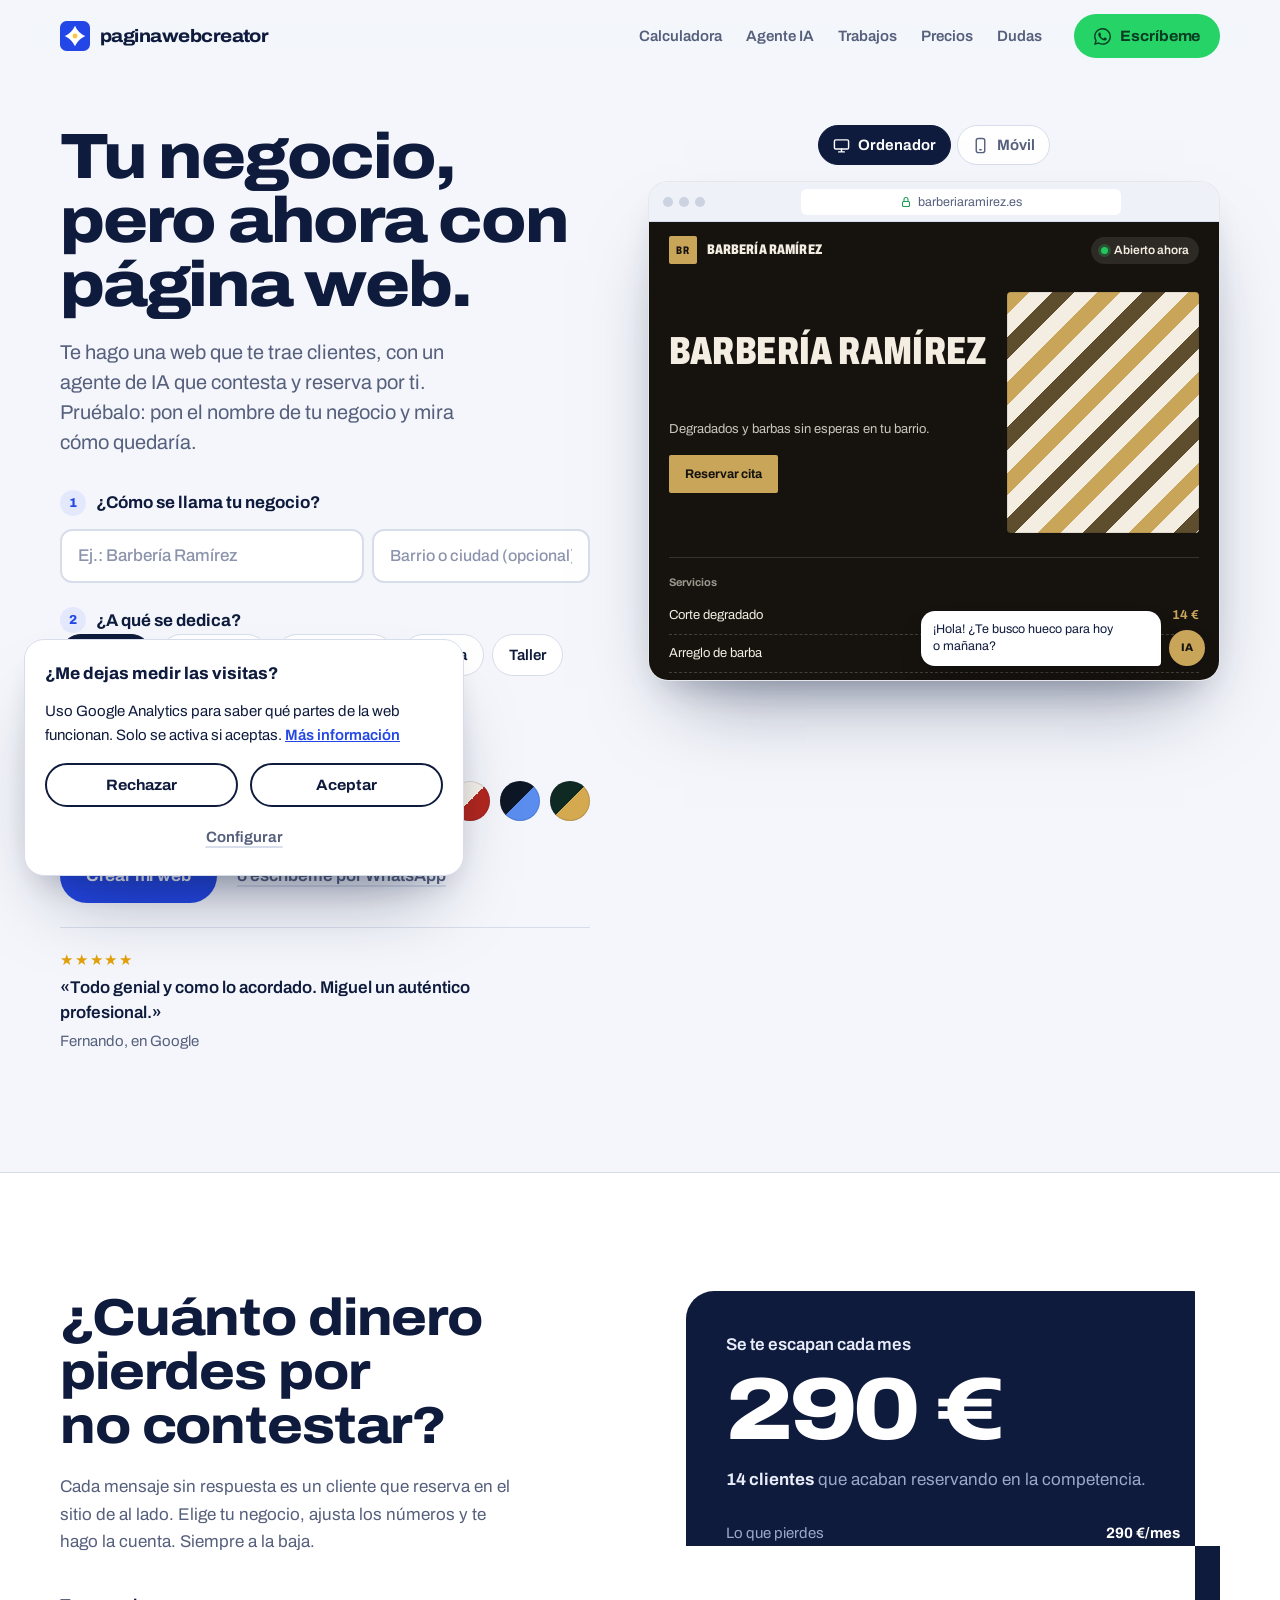
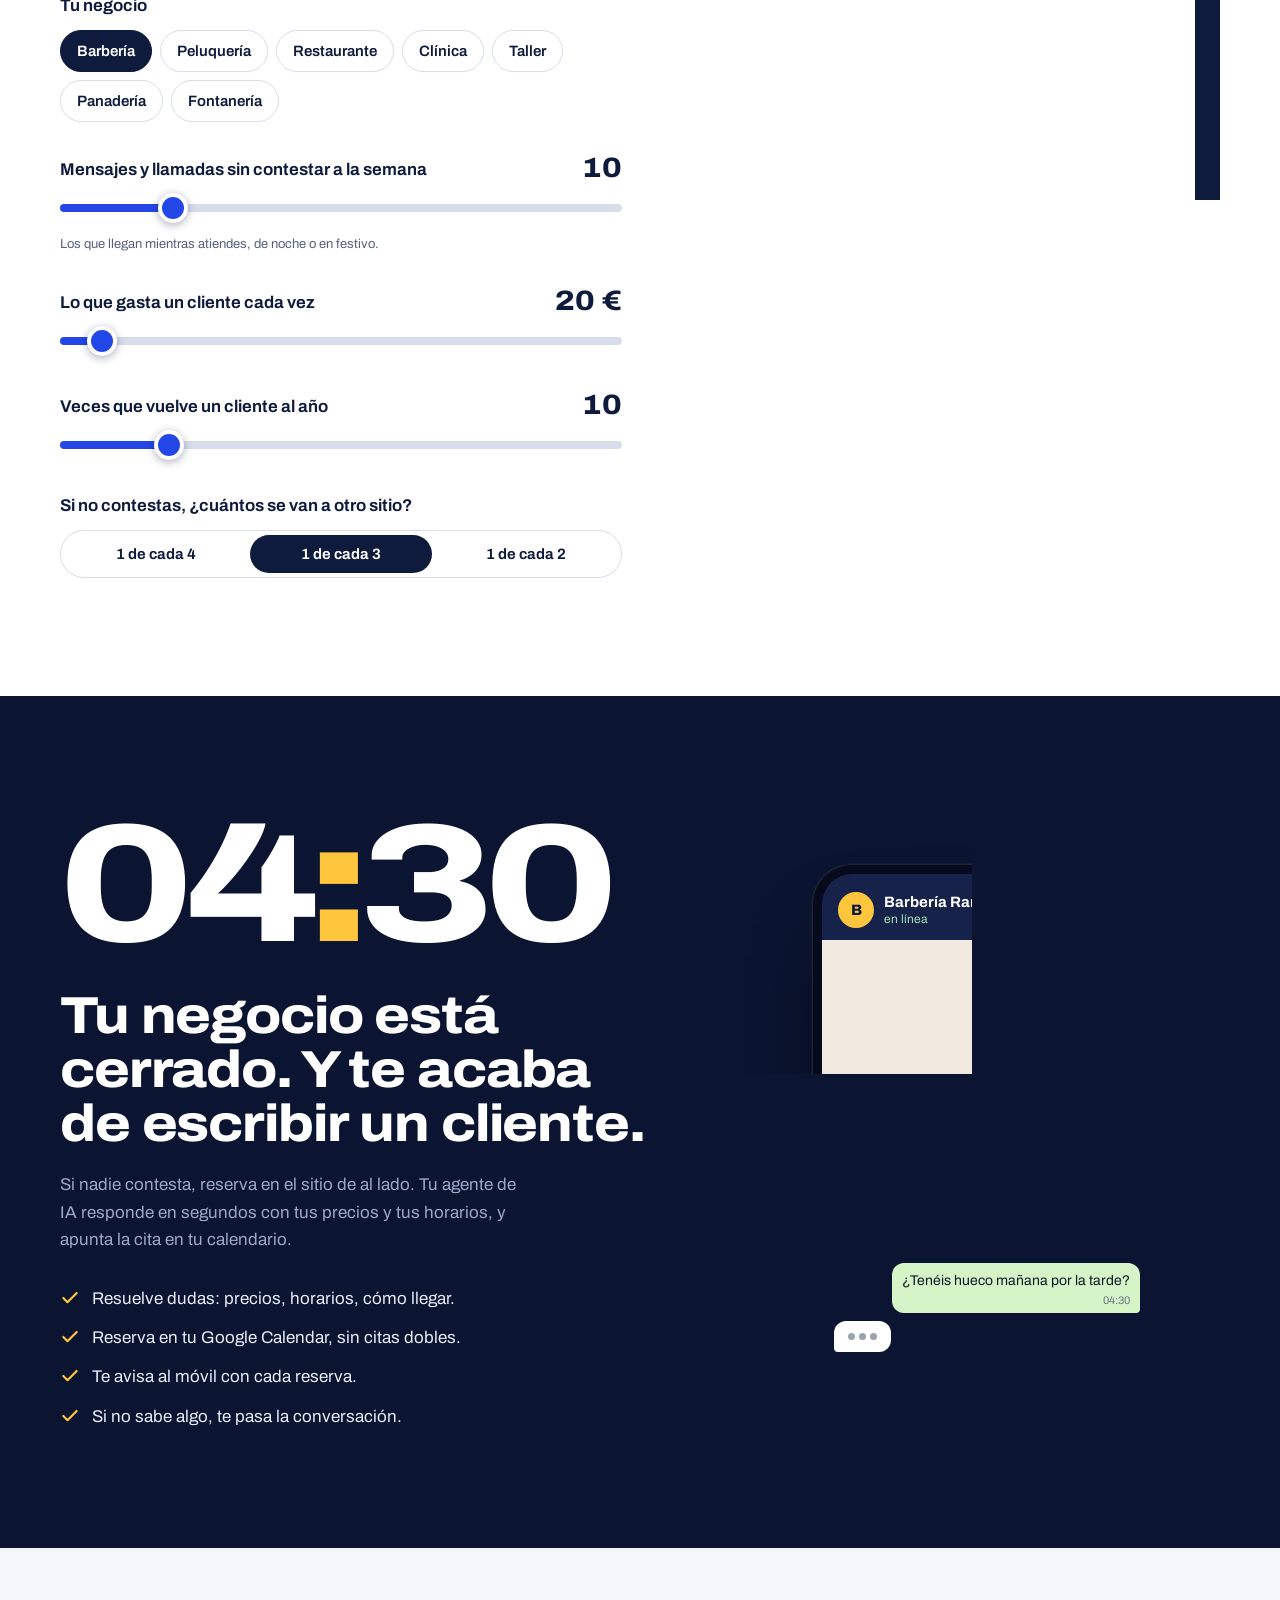
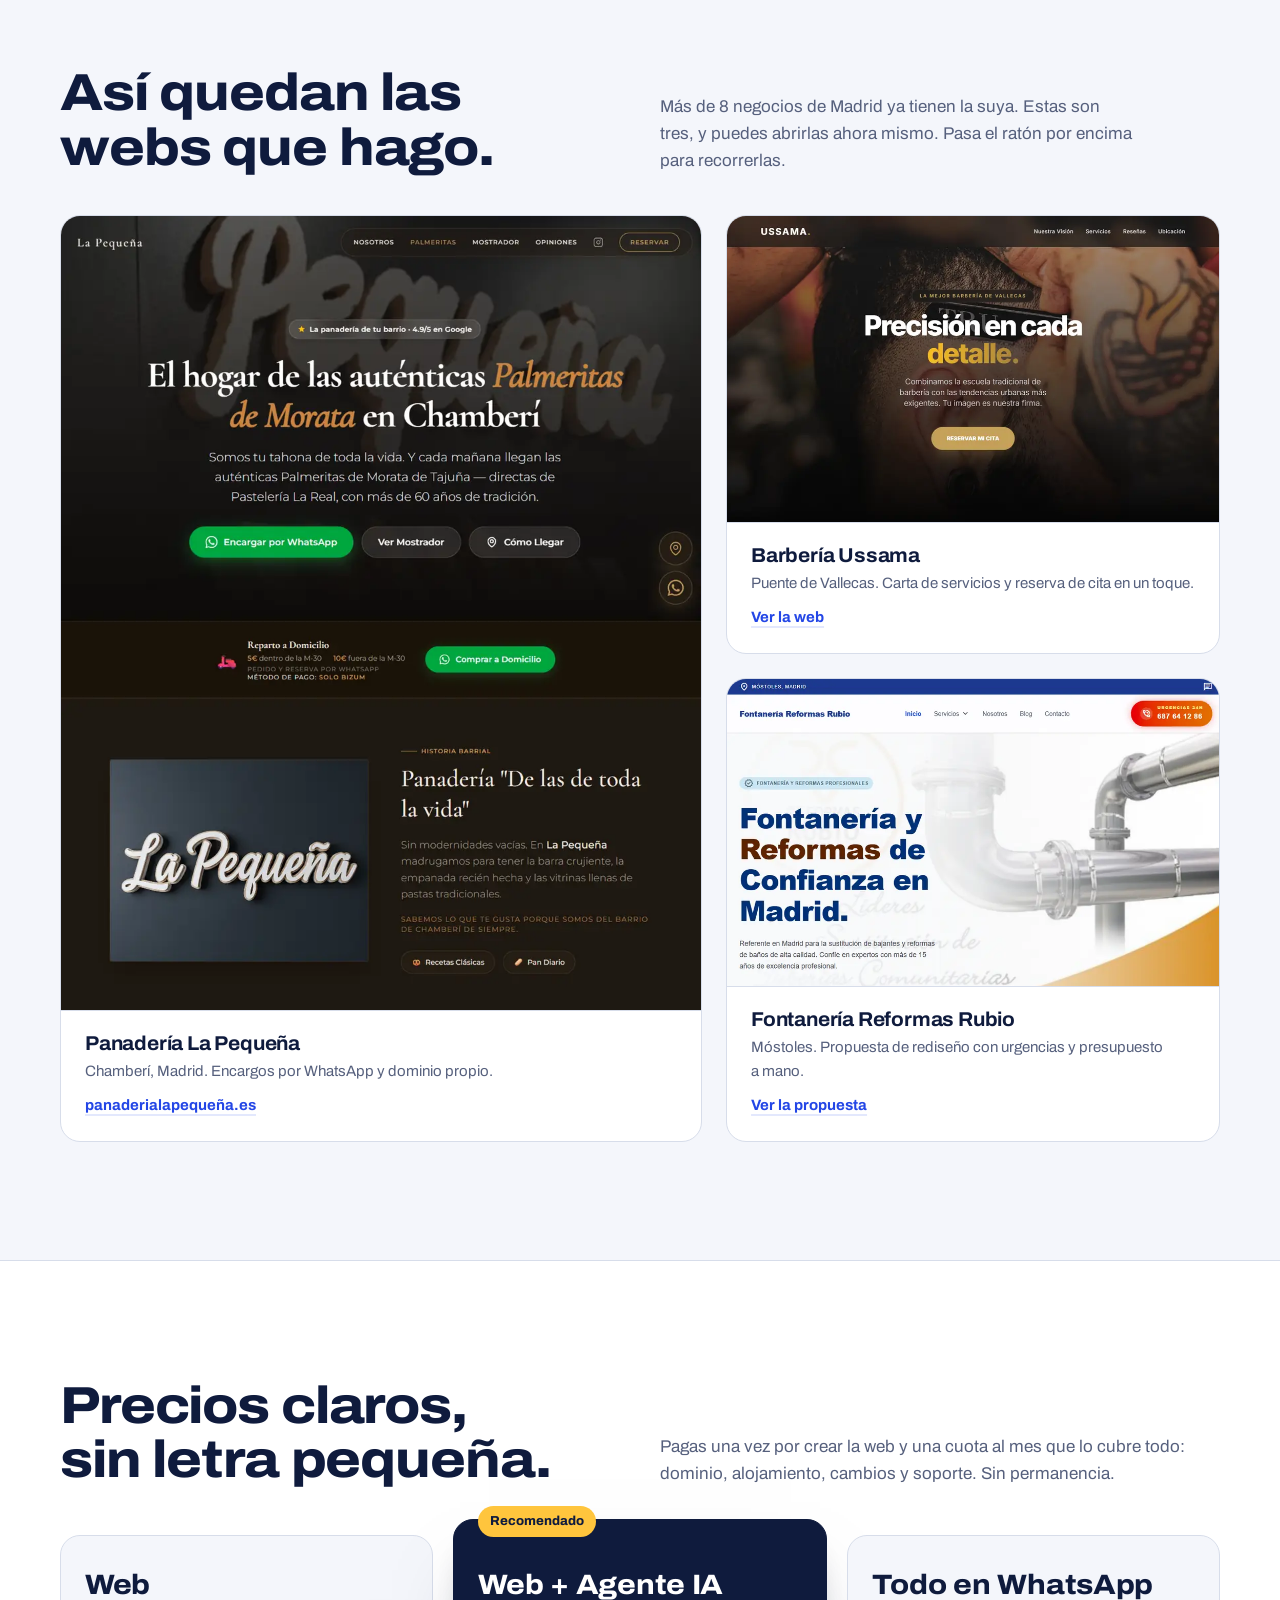
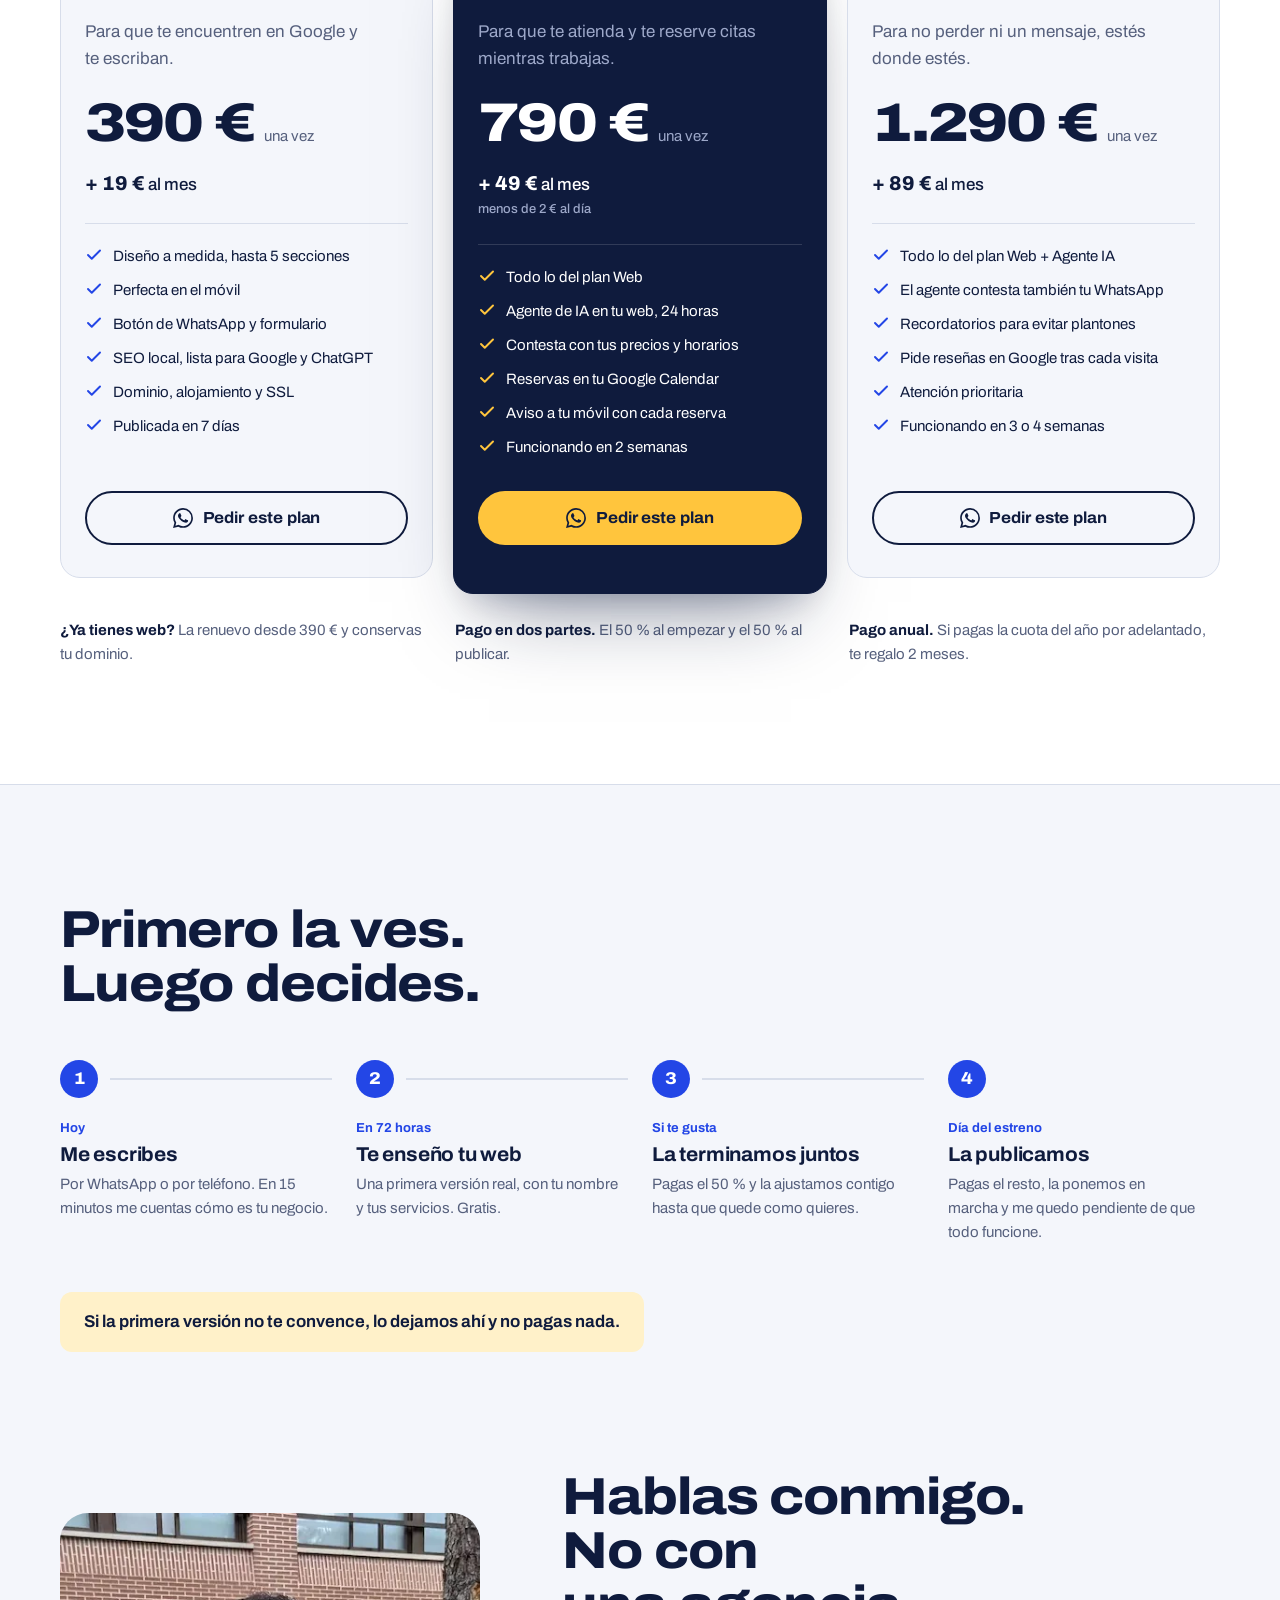
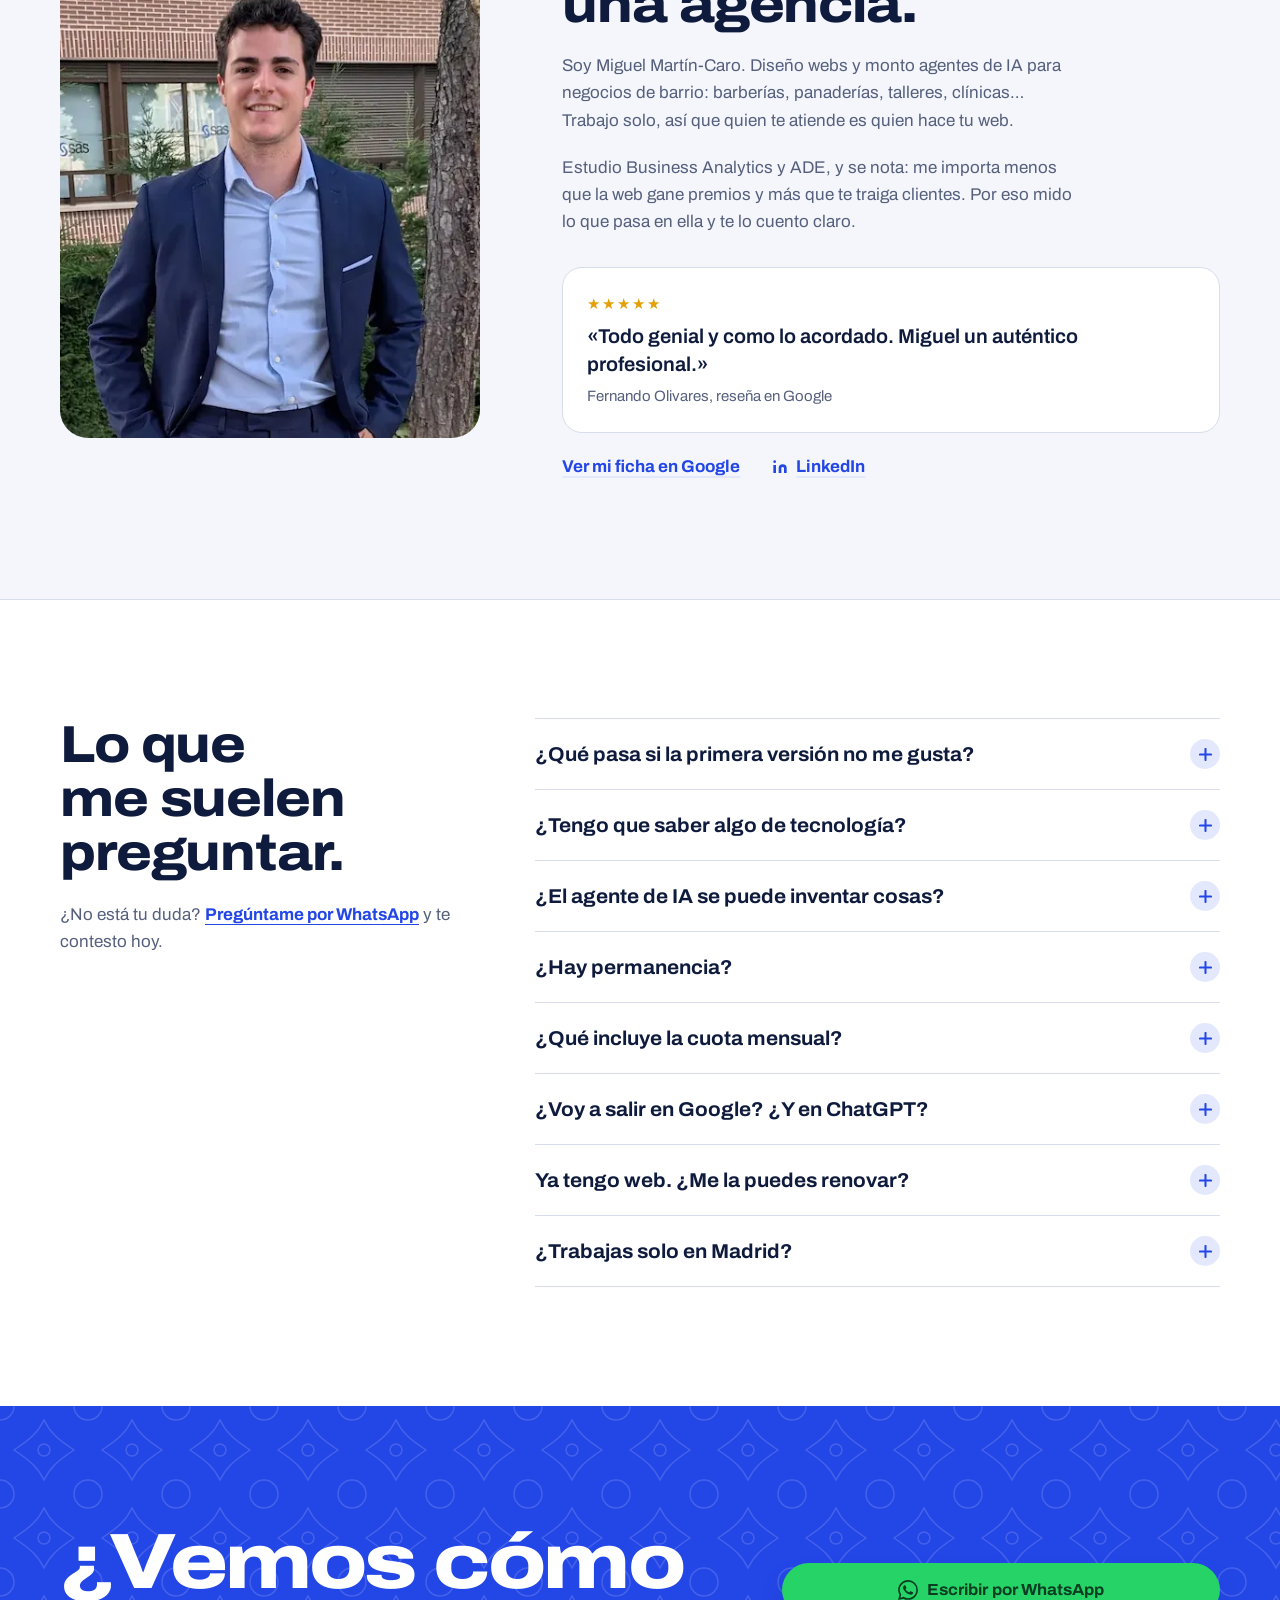
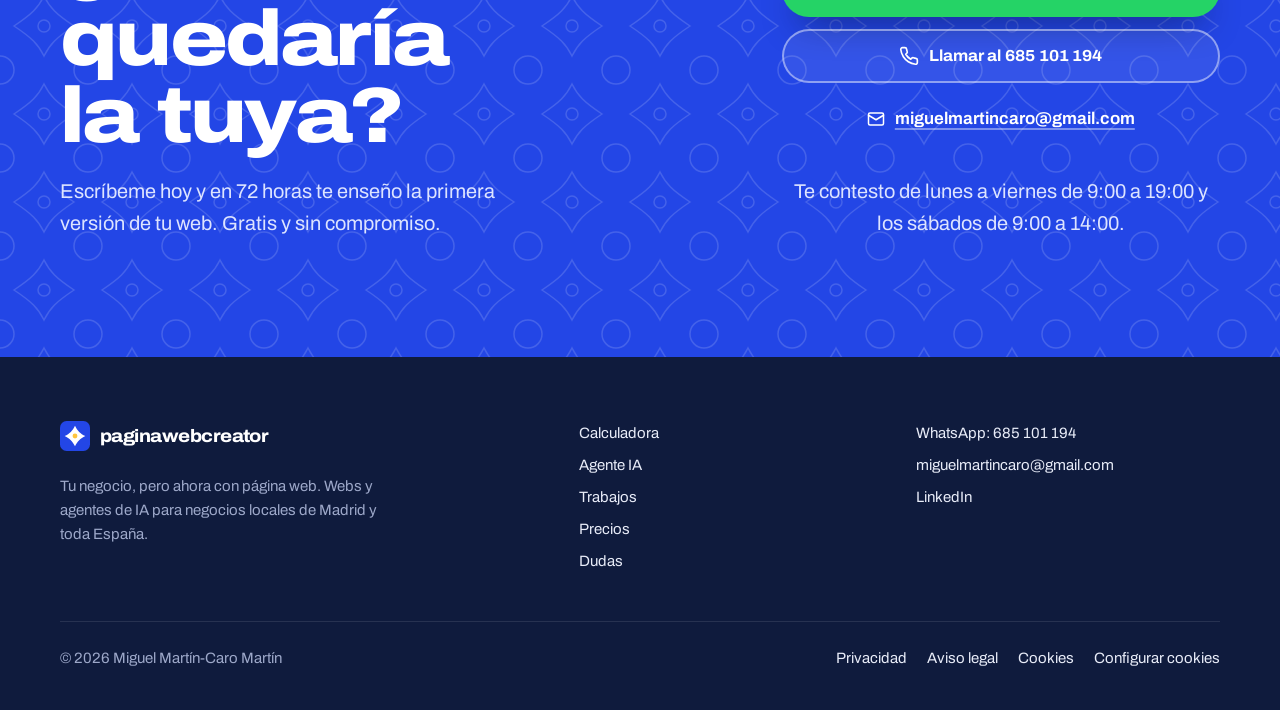
==== commit 67e46951: "Publicar web desde n8n-agent-audit @ 7aa2537" ====
--- a/index.html
+++ b/index.html
@@ -24,8 +24,8 @@
 <meta name="twitter:card" content="summary_large_image">
 
 <link rel="icon" href="favicon.svg" type="image/svg+xml">
-<link rel="icon" href="favicon-32x32.png" sizes="32x32" type="image/png">
-<link rel="apple-touch-icon" href="apple-touch-icon.png">
+<link rel="icon" href="favicon-96x96.png" sizes="96x96" type="image/png">
+<link rel="apple-touch-icon" href="apple-touch-icon.png?v=2">
 <link rel="manifest" href="site.webmanifest">
 <link rel="preload" href="assets/fonts/archivo-latin.woff2" as="font" type="font/woff2" crossorigin>
 <link rel="stylesheet" href="assets/css/sitio.css">
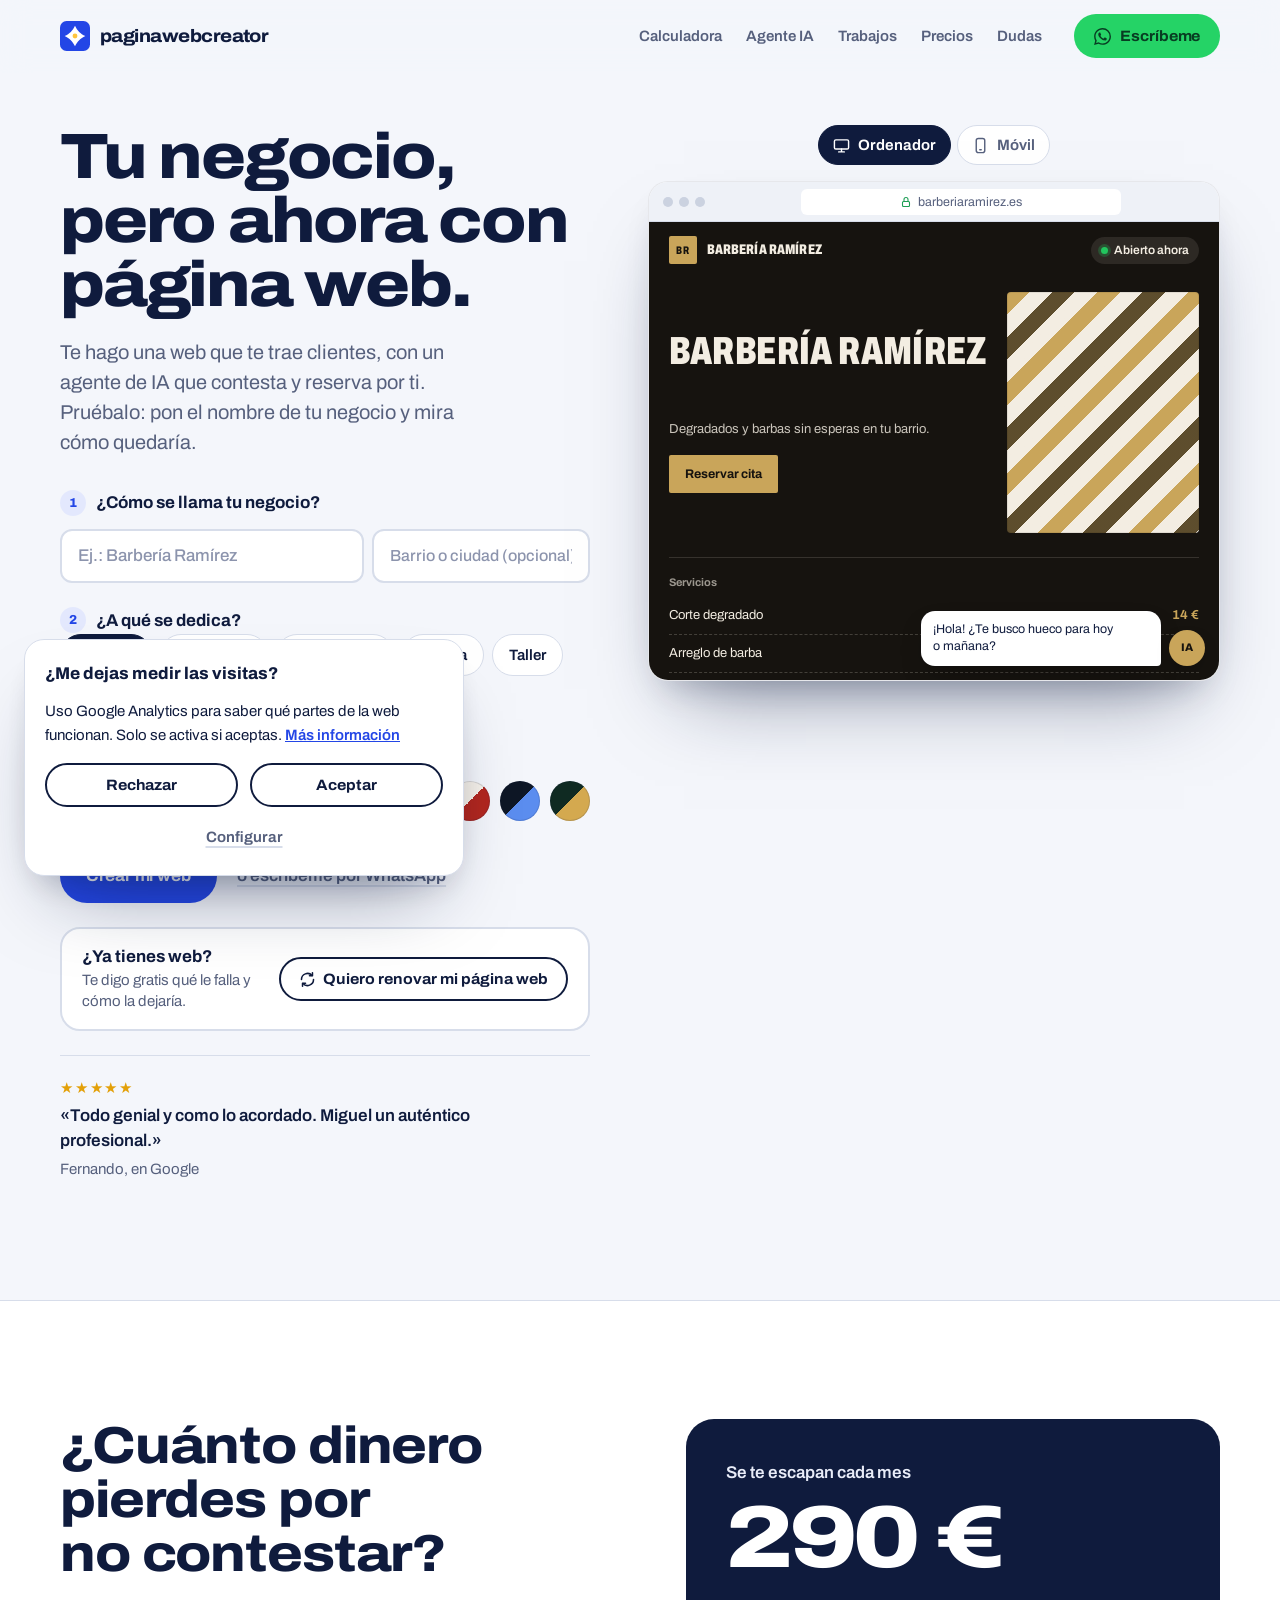
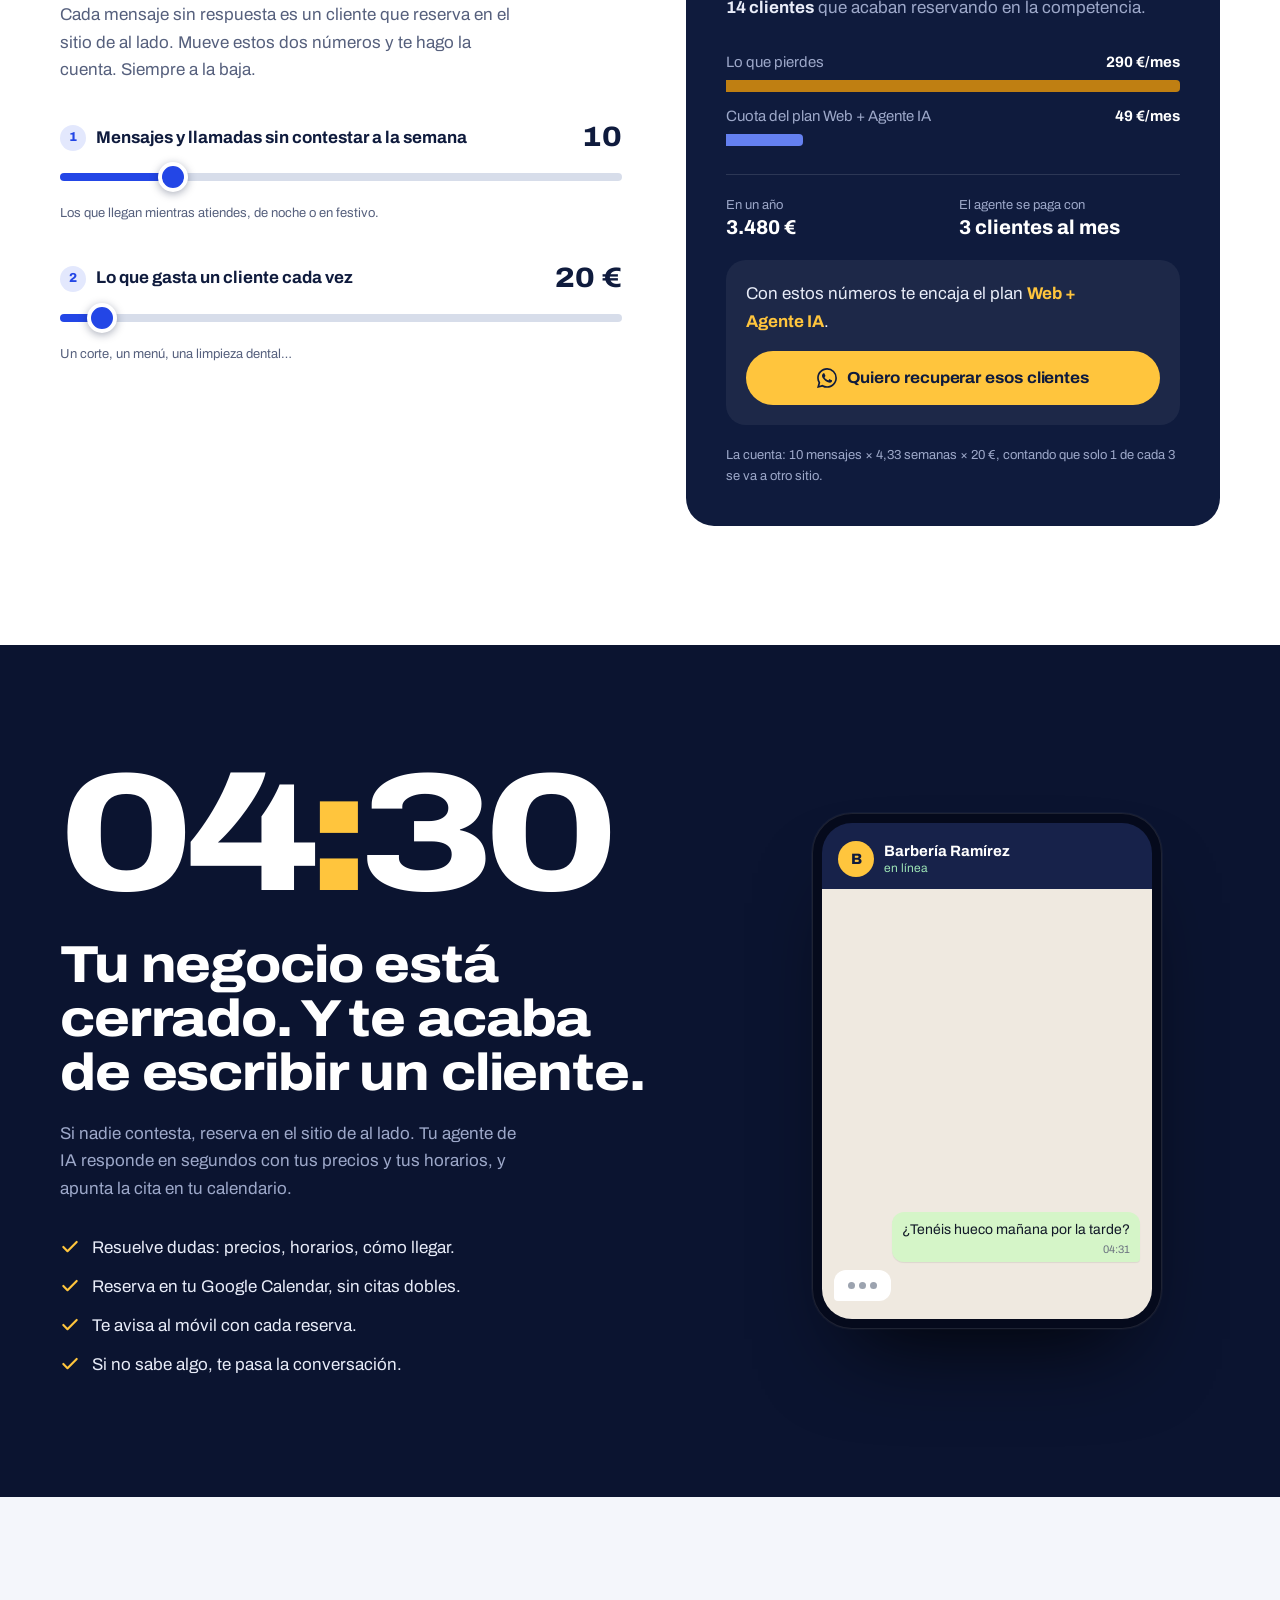
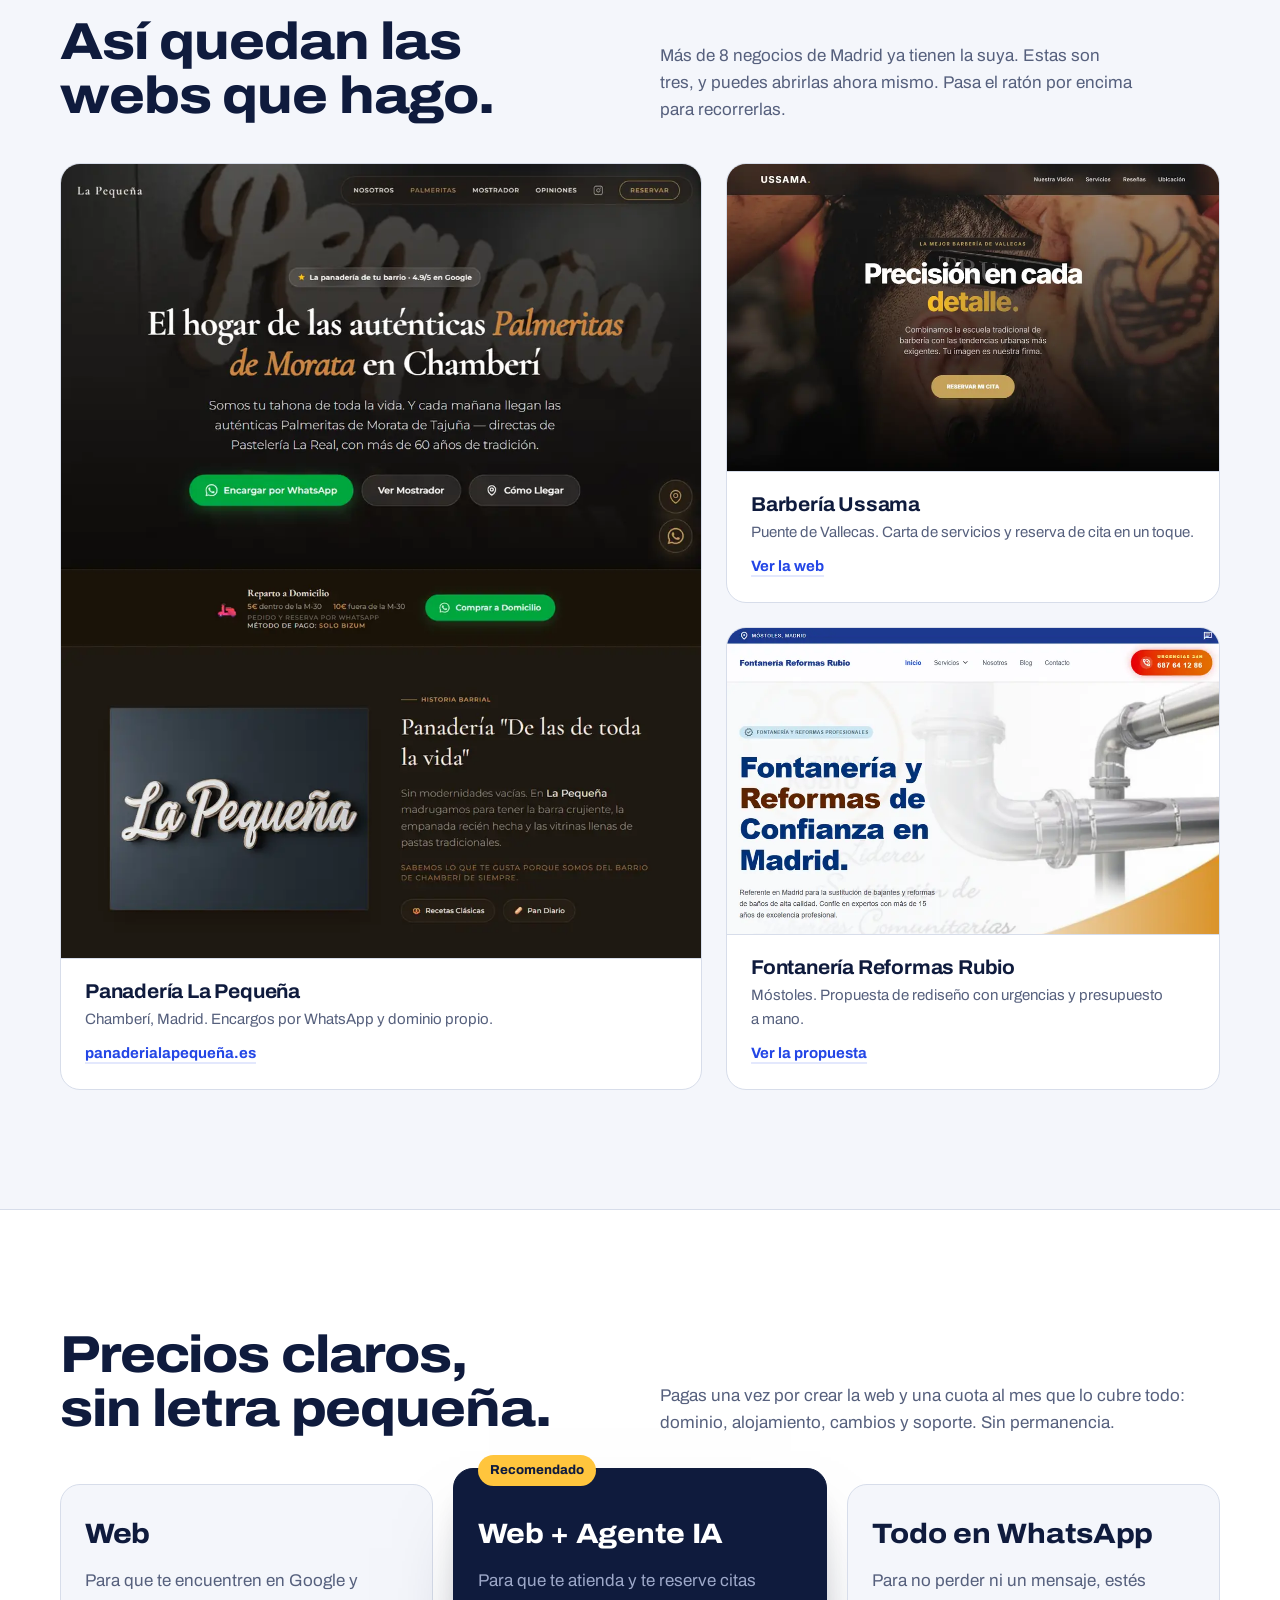
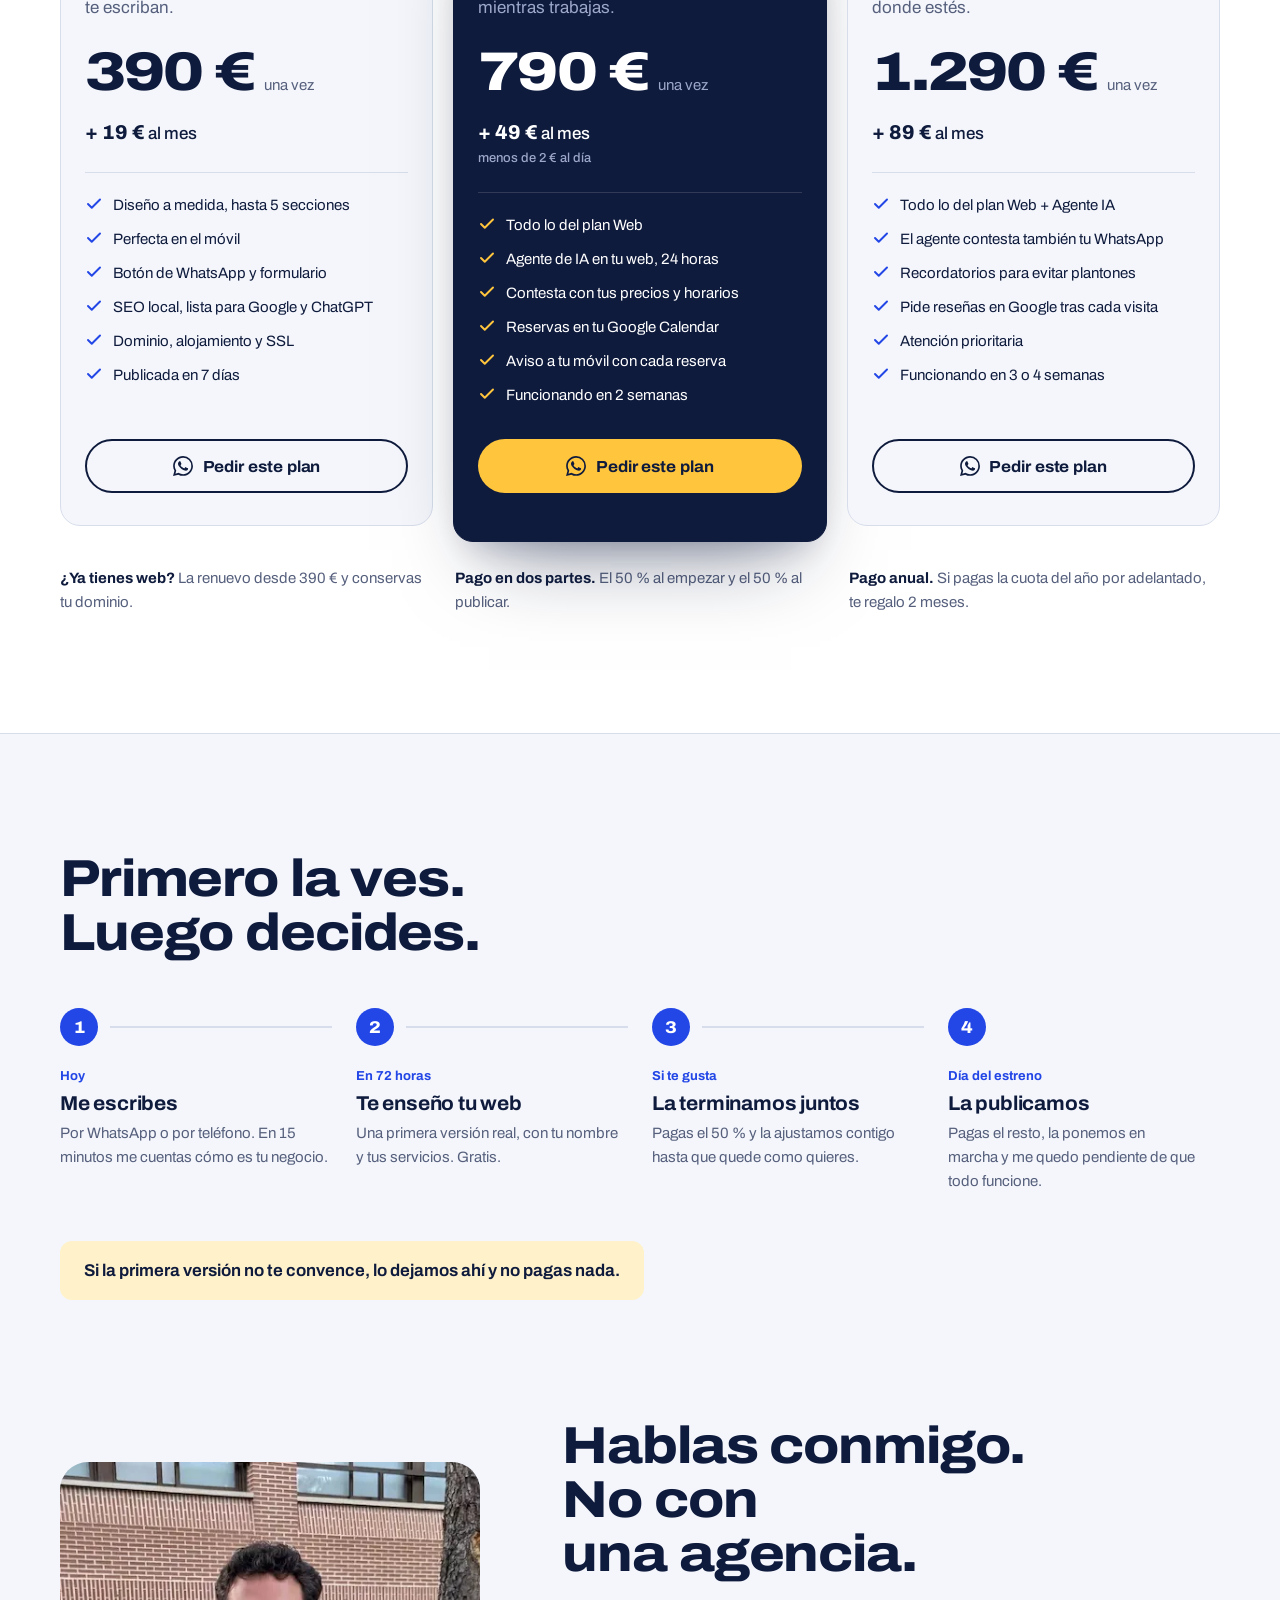
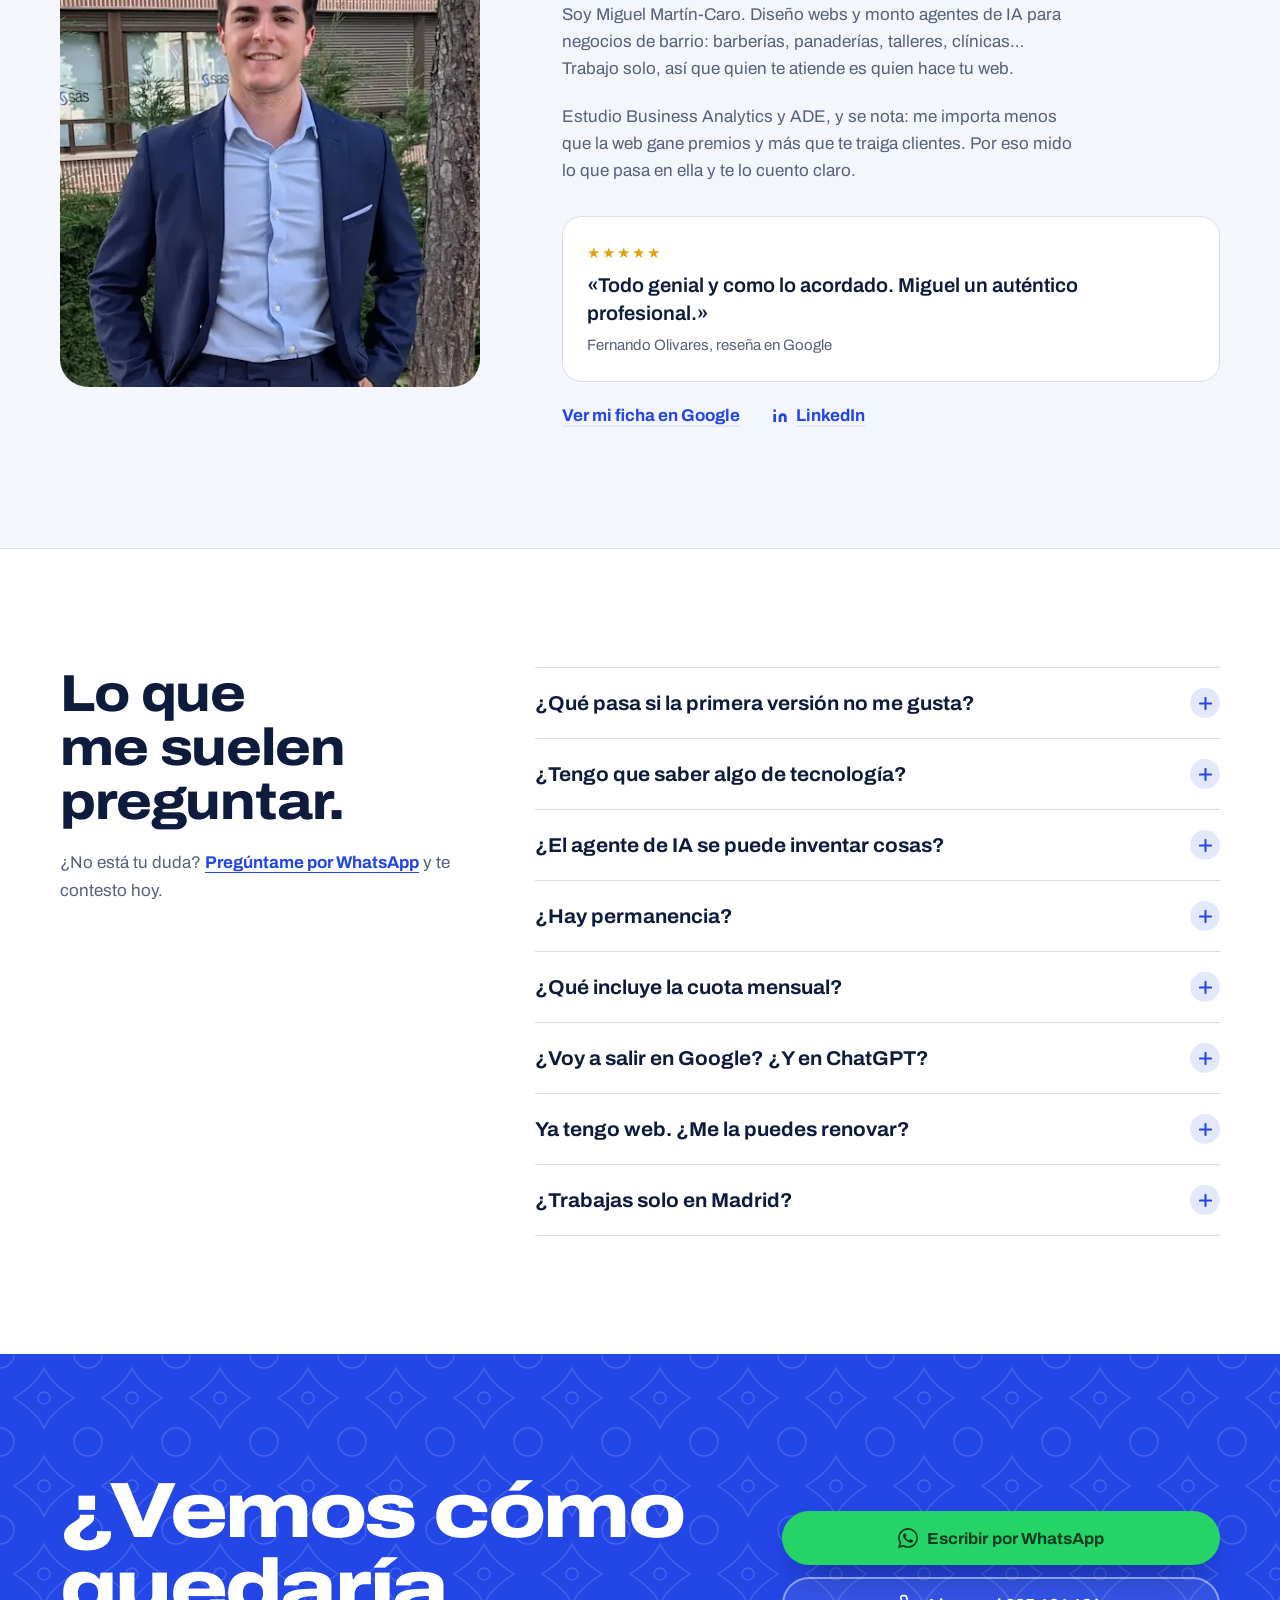
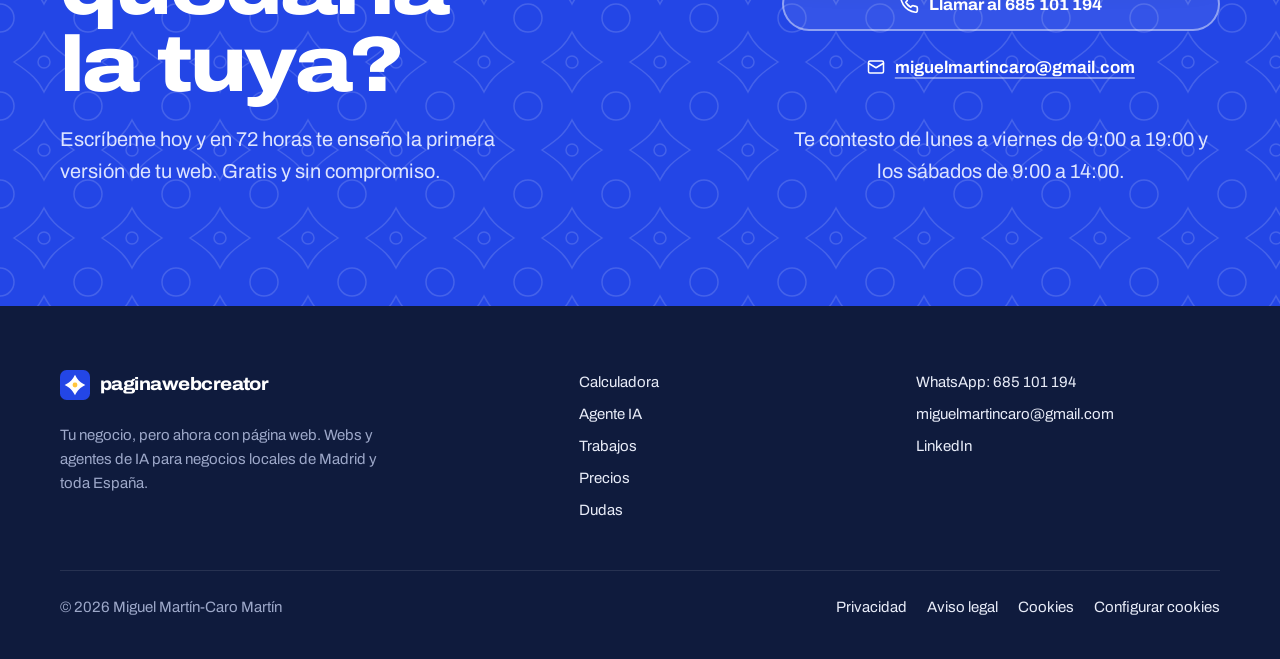
==== commit eebb7553: "Publicar web desde n8n-agent-audit @ 2872188" ====
--- a/index.html
+++ b/index.html
@@ -115,6 +115,7 @@
   <symbol id="i-linkedin" viewBox="0 0 24 24"><g fill="currentColor"><path d="M16 8a6 6 0 0 1 6 6v7h-4v-7a2 2 0 0 0-4 0v7h-4v-7a6 6 0 0 1 6-6z"/><rect x="2" y="9" width="4" height="12"/><circle cx="4" cy="4" r="2"/></g></symbol>
   <symbol id="i-ordenador" viewBox="0 0 24 24"><g fill="none" stroke="currentColor" stroke-width="2" stroke-linecap="round" stroke-linejoin="round"><rect x="2" y="4" width="20" height="13" rx="2"/><path d="M8 21h8M12 17v4"/></g></symbol>
   <symbol id="i-movil" viewBox="0 0 24 24"><g fill="none" stroke="currentColor" stroke-width="2" stroke-linecap="round" stroke-linejoin="round"><rect x="6" y="2" width="12" height="20" rx="3"/><path d="M11 18h2"/></g></symbol>
+  <symbol id="i-renovar" viewBox="0 0 24 24"><g fill="none" stroke="currentColor" stroke-width="2.2" stroke-linecap="round" stroke-linejoin="round"><path d="M20.5 12a8.5 8.5 0 0 1-14.9 5.6"/><path d="M3.5 12A8.5 8.5 0 0 1 18.4 6.4"/><path d="M19 2.5v4.2h-4.2M5 21.5v-4.2h4.2"/></g></symbol>
   <symbol id="i-azulejo" viewBox="0 0 32 32"><rect width="32" height="32" rx="7" fill="#2346E6"/><path fill="#fff" d="M16 5c2.6 5.4 5.6 8.4 11 11-5.4 2.6-8.4 5.6-11 11-2.6-5.4-5.6-8.4-11-11 5.4-2.6 8.4-5.6 11-11z"/><circle cx="16" cy="16" r="2.6" fill="#FFC53D"/></symbol>
 </svg>
 
@@ -264,6 +265,10 @@
           <button type="submit" class="boton boton--cobalto" data-crear>Crear mi web</button>
           <a class="probador__directo" href="https://wa.me/34685101194?text=Hola%20Miguel%2C%20quiero%20informaci%C3%B3n%20sobre%20una%20web%20para%20mi%20negocio." target="_blank" rel="noopener" data-evento="clic_whatsapp" data-ubicacion="probador">o escríbeme por WhatsApp</a>
         </div>
+        <a class="renovar-atajo" href="renovar.html" target="_blank" rel="noopener" data-evento="clic_renovar" data-ubicacion="escaparate">
+          <span class="renovar-atajo__texto"><strong>¿Ya tienes web?</strong> Te digo gratis qué le falla y cómo la dejaría.</span>
+          <span class="renovar-atajo__boton"><svg aria-hidden="true"><use href="#i-renovar"/></svg>Quiero renovar mi página web<span class="solo-lector"> (se abre en otra pestaña)</span></span>
+        </a>
         <figure class="resena-mini">
           <span class="estrellas" role="img" aria-label="5 de 5 estrellas">★★★★★</span>
           <blockquote>«Todo genial y como lo acordado. Miguel un auténtico profesional.»</blockquote>
@@ -277,58 +282,34 @@
     <div class="fugas__rejilla">
       <div class="fugas__intro">
         <h2 id="titulo-fugas" data-persiana>¿Cuánto dinero pierdes por no contestar?</h2>
-        <p data-revelar>Cada mensaje sin respuesta es un cliente que reserva en el sitio de al lado. Elige tu negocio, ajusta los números y te hago la cuenta. Siempre a la baja.</p>
+        <p data-revelar>Cada mensaje sin respuesta es un cliente que reserva en el sitio de al lado. Mueve estos dos números y te hago la cuenta. Siempre a la baja.</p>
       </div>
 
       <form class="fugas__controles" data-calculadora data-revelar onsubmit="return false">
-        <fieldset class="fugas__sectores">
-          <legend class="fugas__etiqueta">Tu negocio</legend>
-          <div class="sectores">
-            <label class="sector"><input type="radio" name="calc-sector" value="barberia" checked><span>Barbería</span></label>
-            <label class="sector"><input type="radio" name="calc-sector" value="peluqueria"><span>Peluquería</span></label>
-            <label class="sector"><input type="radio" name="calc-sector" value="restaurante"><span>Restaurante</span></label>
-            <label class="sector"><input type="radio" name="calc-sector" value="clinica"><span>Clínica</span></label>
-            <label class="sector"><input type="radio" name="calc-sector" value="taller"><span>Taller</span></label>
-            <label class="sector"><input type="radio" name="calc-sector" value="panaderia"><span>Panadería</span></label>
-            <label class="sector"><input type="radio" name="calc-sector" value="fontaneria"><span>Fontanería</span></label>
-          </div>
-        </fieldset>
         <div class="deslizador">
-          <label class="fugas__etiqueta" for="perdidos">Mensajes y llamadas sin contestar a la semana</label>
+          <label class="fugas__etiqueta" for="perdidos"><span class="probador__num">1</span>Mensajes y llamadas sin contestar a la semana</label>
           <output for="perdidos" data-salida="perdidos">10</output>
           <input id="perdidos" name="perdidos" type="range" min="1" max="50" step="1" value="10">
           <p class="deslizador__pista">Los que llegan mientras atiendes, de noche o en festivo.</p>
         </div>
         <div class="deslizador">
-          <label class="fugas__etiqueta" for="ticket">Lo que gasta un cliente cada vez</label>
+          <label class="fugas__etiqueta" for="ticket"><span class="probador__num">2</span>Lo que gasta un cliente cada vez</label>
           <output for="ticket" data-salida="ticket">20 €</output>
           <input id="ticket" name="ticket" type="range" min="5" max="300" step="5" value="20">
-        </div>
-        <div class="deslizador">
-          <label class="fugas__etiqueta" for="visitas">Veces que vuelve un cliente al año</label>
-          <output for="visitas" data-salida="visitas">10</output>
-          <input id="visitas" name="visitas" type="range" min="1" max="52" step="1" value="10">
-        </div>
-        <fieldset class="fugas__fuga">
-          <legend class="fugas__etiqueta">Si no contestas, ¿cuántos se van a otro sitio?</legend>
-          <div class="segmentos">
-            <label><input type="radio" name="fuga" value="4"><span>1 de cada 4</span></label>
-            <label><input type="radio" name="fuga" value="3" checked><span>1 de cada 3</span></label>
-            <label><input type="radio" name="fuga" value="2"><span>1 de cada 2</span></label>
-          </div>
-        </fieldset>
-        <p class="fugas__mini" aria-hidden="true">Pierdes <strong data-salida="mini">190 €</strong> al mes</p>
+          <p class="deslizador__pista">Un corte, un menú, una limpieza dental…</p>
+        </div>
+        <p class="fugas__mini" aria-hidden="true">Pierdes <strong data-salida="mini">290 €</strong> al mes</p>
       </form>
 
       <div class="fugas__resultado" data-revelar aria-live="polite">
         <p class="fugas__antetitulo">Se te escapan cada mes</p>
-        <p class="fugas__cifra"><span data-salida="mes">190</span> €</p>
+        <p class="fugas__cifra"><span data-salida="mes">290</span> €</p>
         <p class="fugas__clientes"><strong data-salida="clientes">14 clientes</strong> que acaban reservando en la competencia.</p>
 
-        <div class="comparativa" role="img" data-comparativa aria-label="Pierdes 190 € al mes. El agente de IA cuesta 49 € al mes.">
+        <div class="comparativa" role="img" data-comparativa aria-label="Pierdes 290 € al mes. El agente de IA cuesta 49 € al mes.">
           <div class="comparativa__fila">
             <span class="comparativa__nombre">Lo que pierdes</span>
-            <span class="comparativa__valor" data-salida="barra-perdida">190 €/mes</span>
+            <span class="comparativa__valor" data-salida="barra-perdida">290 €/mes</span>
             <span class="comparativa__pista"><i class="comparativa__barra comparativa__barra--perdida" data-barra="perdida"></i></span>
           </div>
           <div class="comparativa__fila">
@@ -339,8 +320,7 @@
         </div>
 
         <dl class="fugas__datos">
-          <div><dt>En un año</dt><dd><span data-salida="anio">2.280</span> €</dd></div>
-          <div><dt>Cada cliente perdido valía</dt><dd><span data-salida="valor-cliente">200</span> € al año</dd></div>
+          <div><dt>En un año</dt><dd><span data-salida="anio">3.480</span> €</dd></div>
           <div><dt>El agente se paga con</dt><dd data-salida="recuperar">3 clientes al mes</dd></div>
         </dl>
 
@@ -348,7 +328,7 @@
           <p>Con estos números te encaja el plan <strong data-salida="plan">Web + Agente IA</strong>.</p>
           <a class="boton boton--yema" data-calc-cta href="https://wa.me/34685101194" target="_blank" rel="noopener" data-evento="clic_whatsapp" data-ubicacion="calculadora"><svg aria-hidden="true"><use href="#i-wa"/></svg>Quiero recuperar esos clientes</a>
         </div>
-        <p class="fugas__formula">La cuenta: <span data-salida="formula">10 mensajes × 4,33 semanas × 1 de cada 3 × 20 €</span>.</p>
+        <p class="fugas__formula">La cuenta: <span data-salida="formula">10 mensajes × 4,33 semanas × 20 €</span>, contando que solo 1 de cada 3 se va a otro sitio.</p>
       </div>
     </div>
   </section>
@@ -563,7 +543,7 @@
         </details>
         <details class="duda" name="dudas">
           <summary>Ya tengo web. ¿Me la puedes renovar?</summary>
-          <div class="duda__respuesta"><p>Sí, desde 390 € y sin perder tu dominio. Preparo la nueva versión en paralelo y hacemos el cambio sin que tu web deje de funcionar ni un día.</p></div>
+          <div class="duda__respuesta"><p>Sí, desde 390 € y sin perder tu dominio. Preparo la nueva versión en paralelo y hacemos el cambio sin que tu web deje de funcionar ni un día. <a href="renovar.html" target="_blank" rel="noopener" data-evento="clic_renovar" data-ubicacion="dudas">Mira gratis qué le falla a la tuya</a>.</p></div>
         </details>
         <details class="duda" name="dudas">
           <summary>¿Trabajas solo en Madrid?</summary>
--- a/assets/css/sitio.css
+++ b/assets/css/sitio.css
@@ -380,6 +380,29 @@
 .probador__directo:hover { color: var(--tinta); text-decoration-color: var(--tinta); }
 [data-crear][aria-busy="true"] { opacity: 0.7; pointer-events: none; }
 
+.renovar-atajo {
+  display: grid; gap: var(--sp-3);
+  padding: var(--sp-4) var(--sp-5);
+  border: 2px solid var(--linea); border-radius: var(--r-lg);
+  background: var(--blanco);
+  text-decoration: none;
+  transition: border-color var(--rapido);
+}
+@media (min-width: 560px) { .renovar-atajo { grid-template-columns: minmax(0, 1fr) auto; align-items: center; } }
+.renovar-atajo__texto { font-size: var(--t-sm); line-height: 1.45; color: var(--gris); }
+.renovar-atajo__texto strong { display: block; color: var(--tinta); font-size: var(--t-base); }
+.renovar-atajo__boton {
+  display: inline-flex; align-items: center; justify-content: center; gap: 0.5em;
+  min-height: 44px; padding: 0 1.1rem;
+  border: 2px solid var(--tinta); border-radius: var(--r-pill);
+  font-size: var(--t-sm); font-weight: 700; font-stretch: 106%; white-space: nowrap;
+  transition: background-color var(--rapido), color var(--rapido);
+}
+.renovar-atajo__boton svg { width: 17px; height: 17px; flex: none; transition: transform var(--lento); }
+.renovar-atajo:hover { border-color: var(--tinta); }
+.renovar-atajo:hover .renovar-atajo__boton { background: var(--tinta); color: #FFFFFF; }
+.renovar-atajo:hover .renovar-atajo__boton svg { transform: rotate(180deg); }
+
 .resena-mini {
   display: grid; gap: 4px;
   padding-top: var(--sp-5);
@@ -713,12 +736,8 @@
 .fugas__intro h2 { max-width: 15ch; }
 .fugas__intro p { margin-top: var(--sp-5); max-width: 46ch; color: var(--gris); }
 
-.fugas__controles { display: grid; gap: var(--sp-8); }
-.fugas__etiqueta { display: block; font-weight: 650; line-height: 1.35; }
-.fugas__sectores legend { margin-bottom: var(--sp-3); }
-.fugas__fuga legend { margin-bottom: var(--sp-3); }
-.fugas__fuga .segmentos span { font-size: var(--t-xs); }
-@media (min-width: 420px) { .fugas__fuga .segmentos span { font-size: var(--t-sm); } }
+.fugas__controles { display: grid; gap: var(--sp-10); }
+.fugas__etiqueta { display: flex; align-items: center; gap: 10px; font-weight: 700; line-height: 1.35; }
 
 .deslizador {
   display: grid; grid-template-columns: minmax(0, 1fr) auto;
@@ -806,7 +825,7 @@
   display: grid; gap: var(--sp-3);
   padding-top: var(--sp-5); border-top: 1px solid rgba(255, 255, 255, 0.12);
 }
-@media (min-width: 560px) { .fugas__datos { grid-template-columns: repeat(3, minmax(0, 1fr)); } }
+@media (min-width: 560px) { .fugas__datos { grid-template-columns: repeat(2, minmax(0, 1fr)); } }
 .fugas__datos dt { font-size: var(--t-xs); }
 .fugas__datos dd { color: #FFFFFF; font-weight: 750; font-size: var(--t-lg); font-variant-numeric: tabular-nums; line-height: 1.25; }
 .fugas__plan {
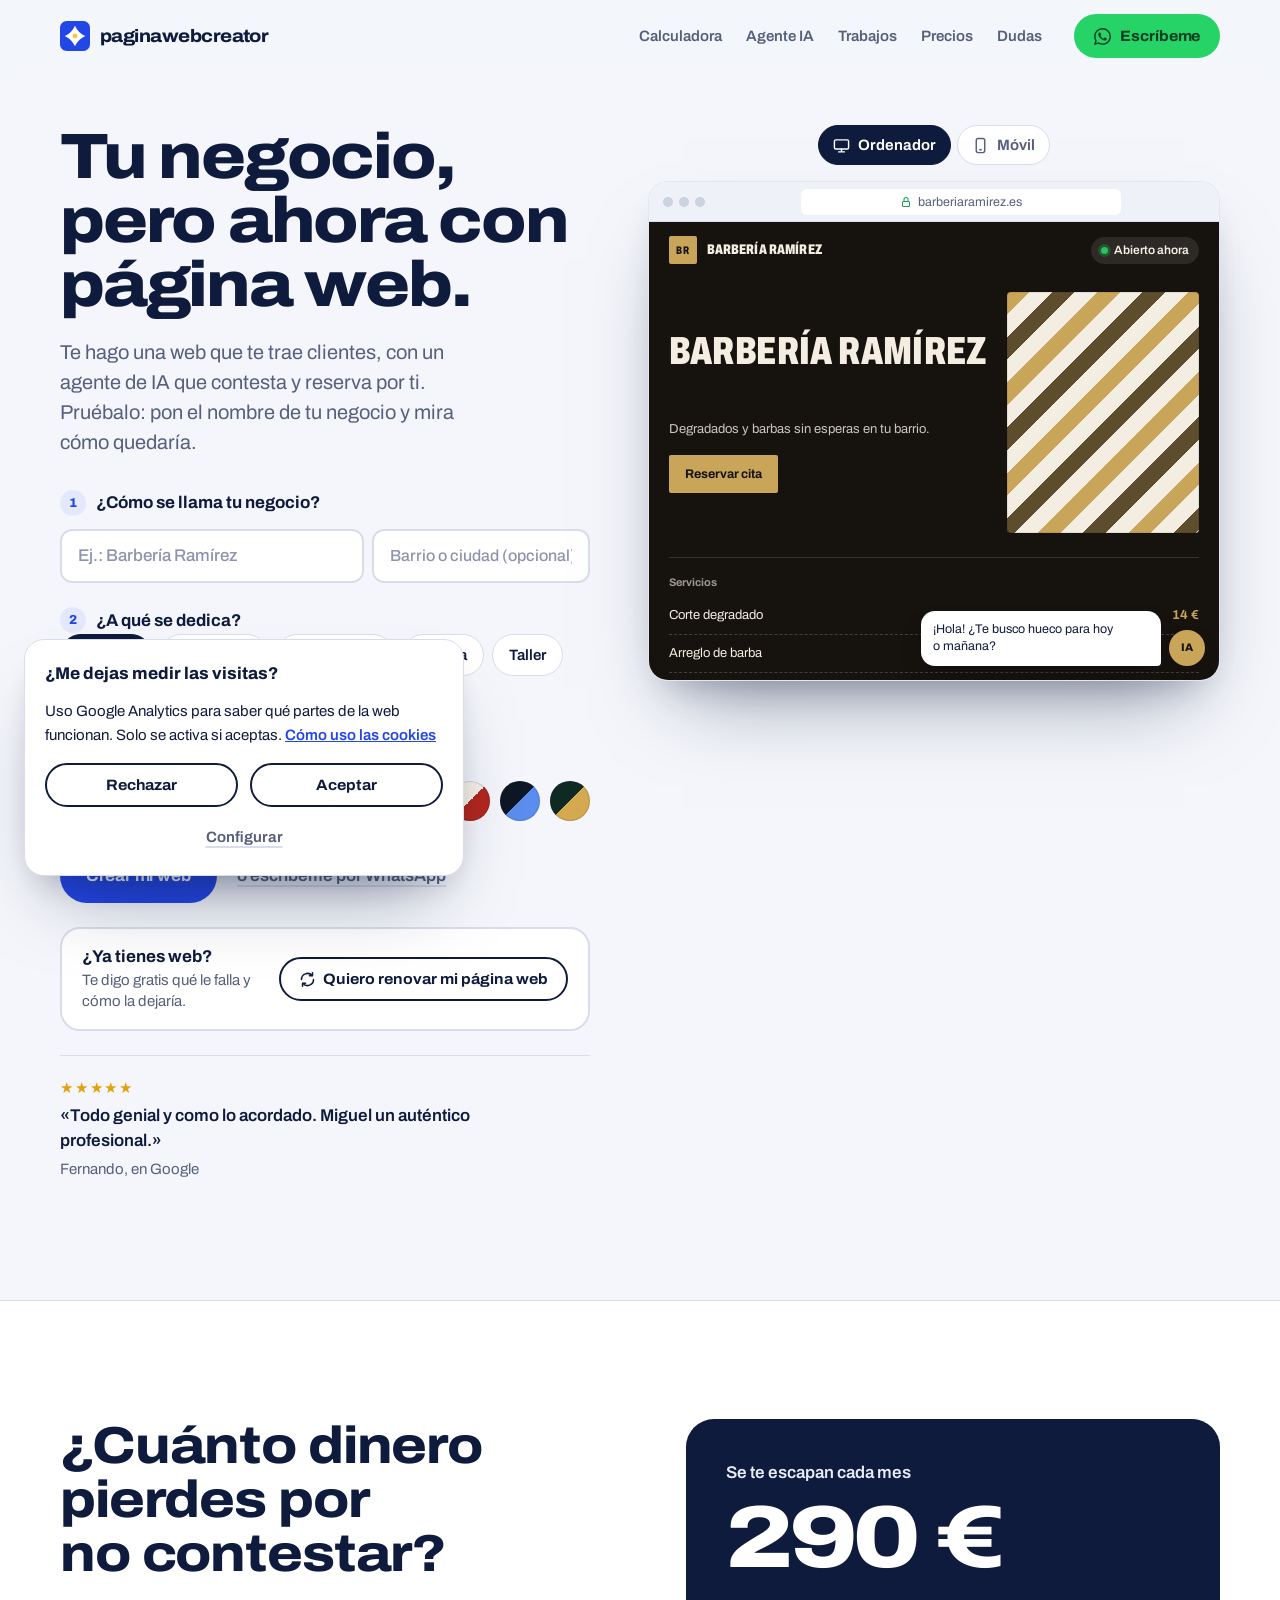
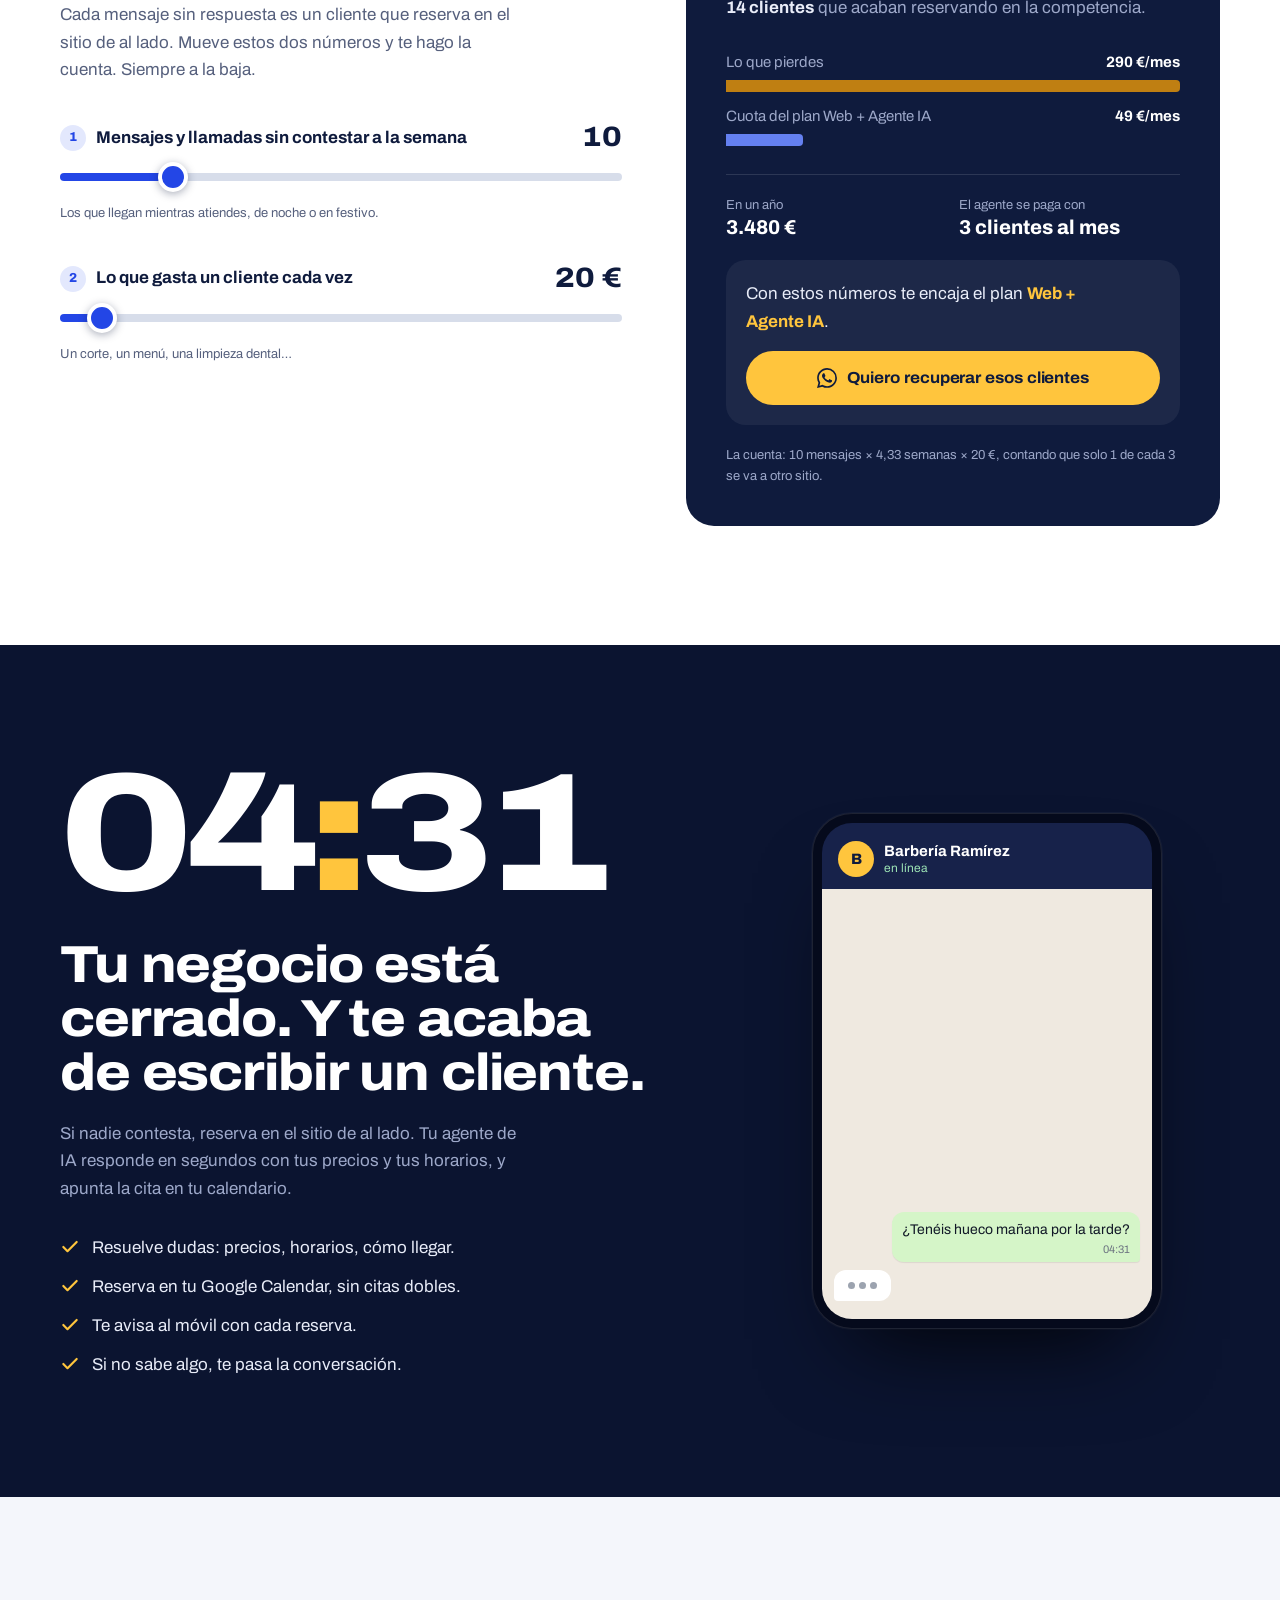
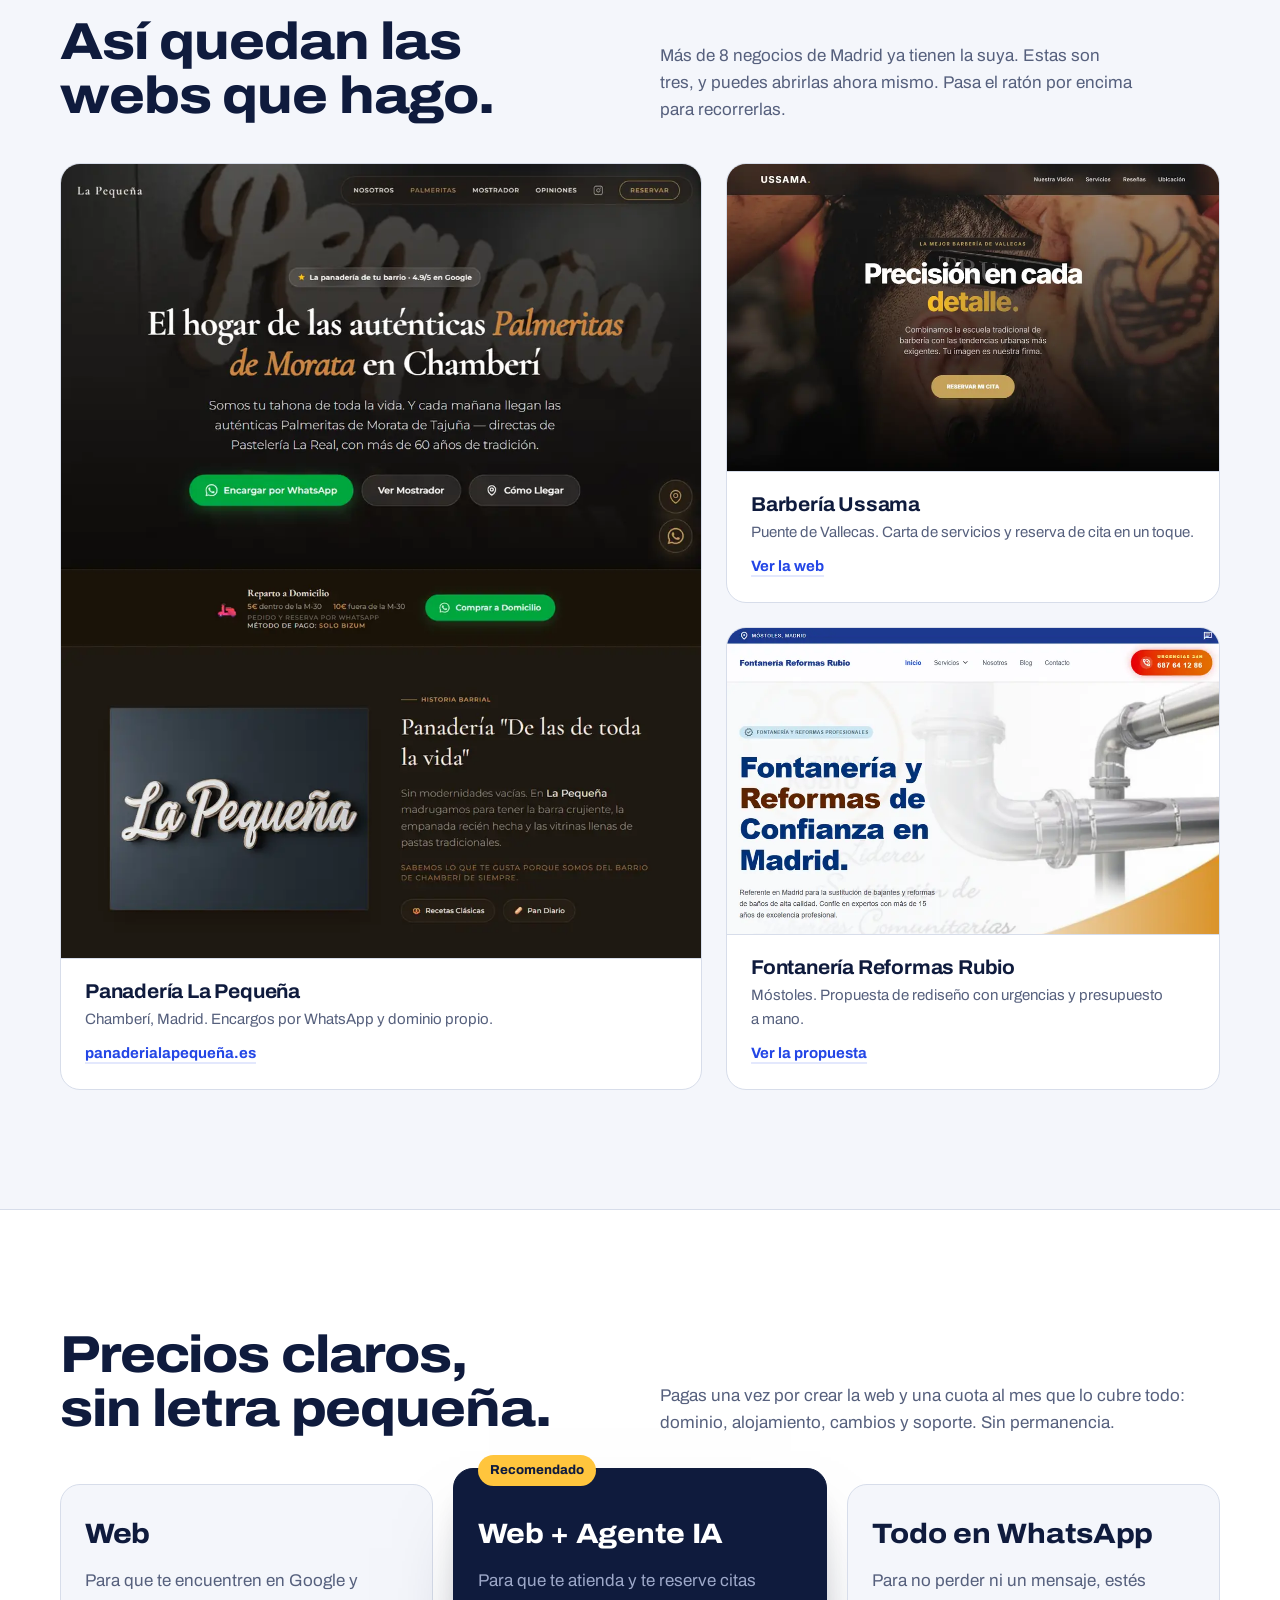
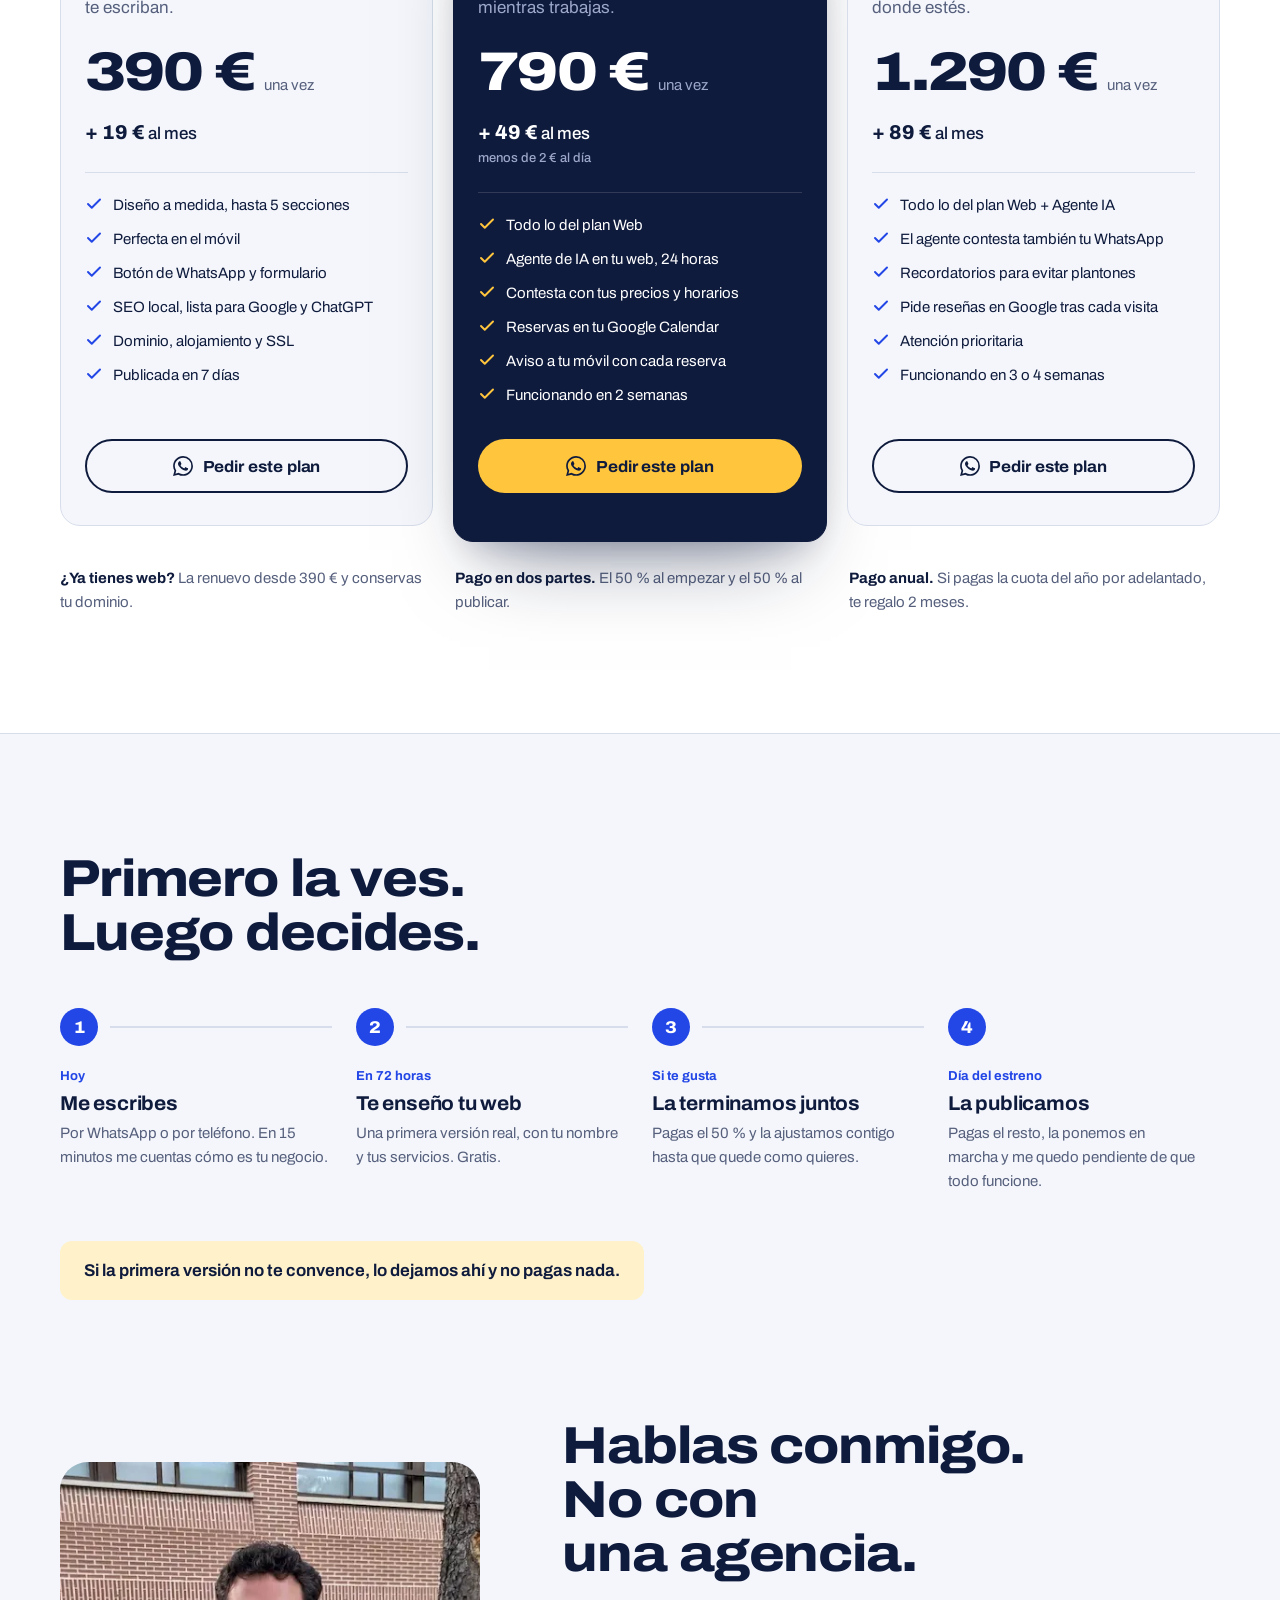
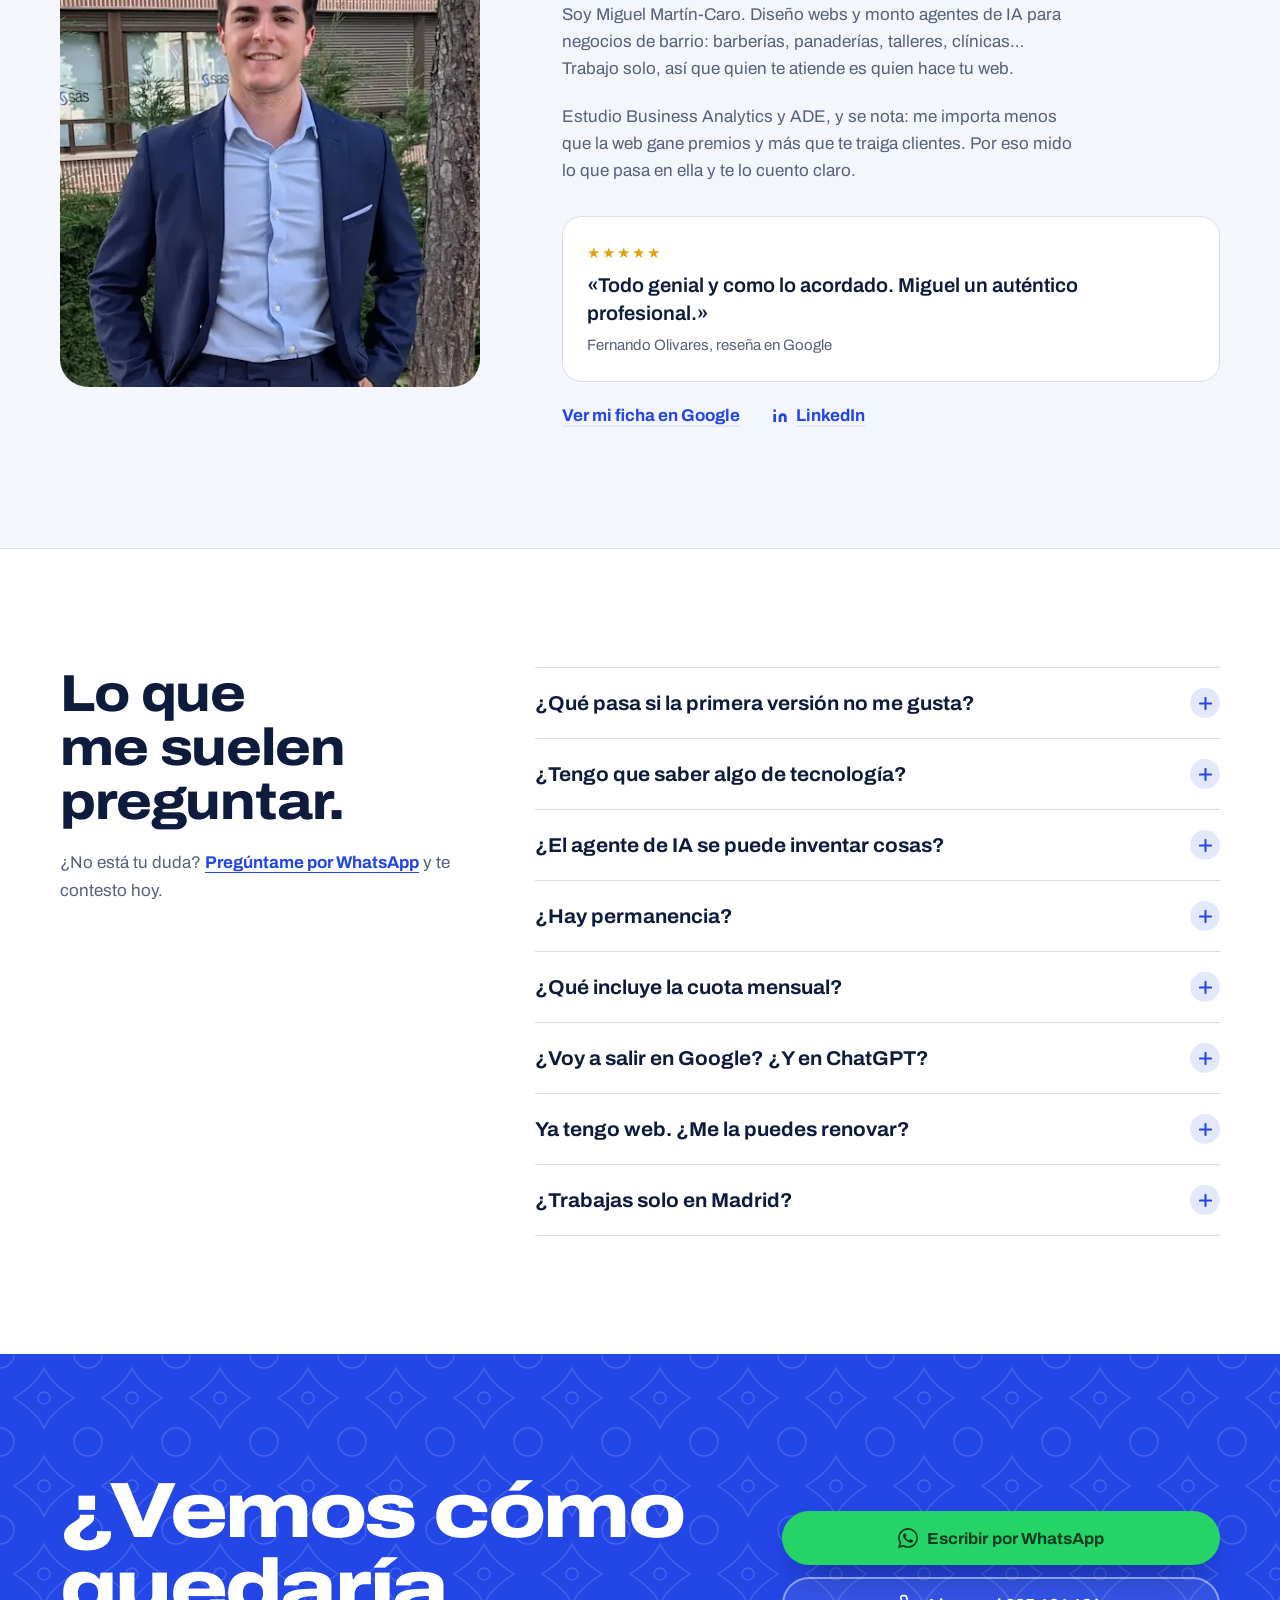
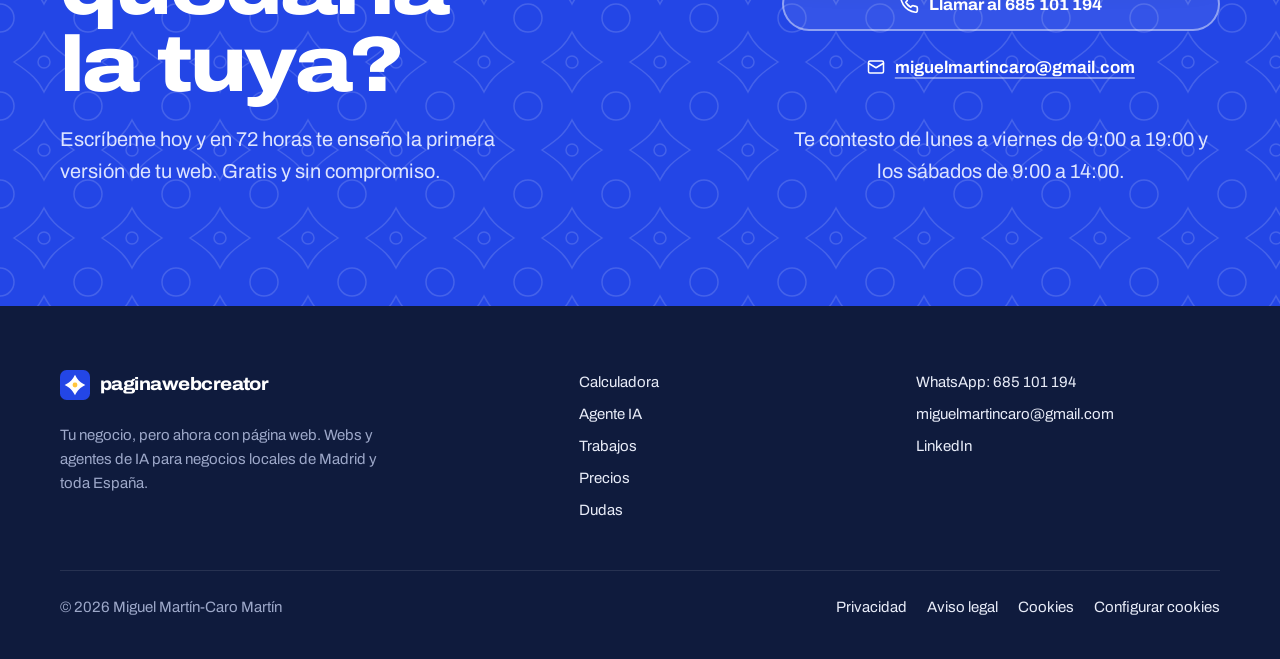
==== commit c37dd534: "Publicar web desde n8n-agent-audit @ 71769d3" ====
--- a/index.html
+++ b/index.html
@@ -607,7 +607,7 @@
 
 <div class="aviso-cookies" role="dialog" aria-labelledby="titulo-cookies" hidden>
   <p class="aviso-cookies__titulo" id="titulo-cookies">¿Me dejas medir las visitas?</p>
-  <p>Uso Google Analytics para saber qué partes de la web funcionan. Solo se activa si aceptas. <a href="privacidad.html#cookies">Más información</a></p>
+  <p>Uso Google Analytics para saber qué partes de la web funcionan. Solo se activa si aceptas. <a href="privacidad.html#cookies">Cómo uso las cookies</a></p>
   <div class="aviso-cookies__ajustes" data-cookies-ajustes hidden>
     <label class="interruptor">
       <input type="checkbox" checked disabled>
